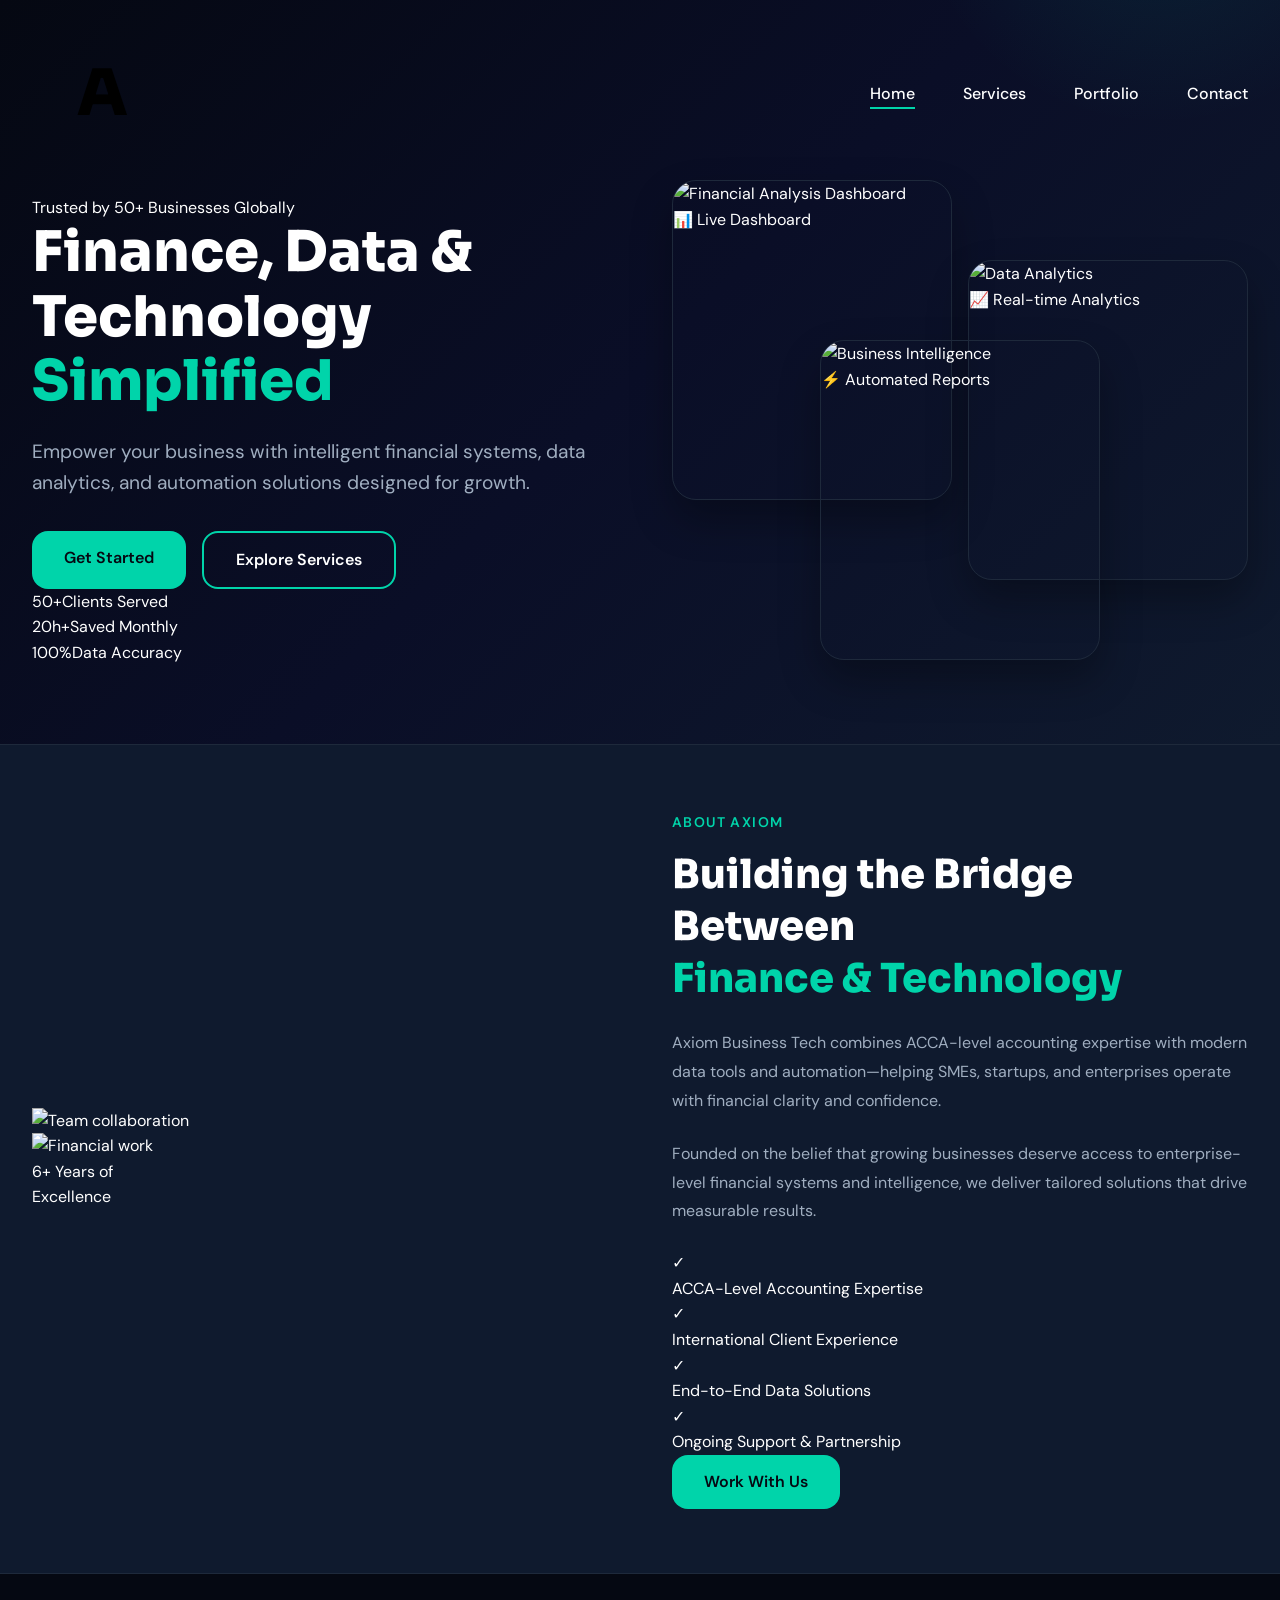
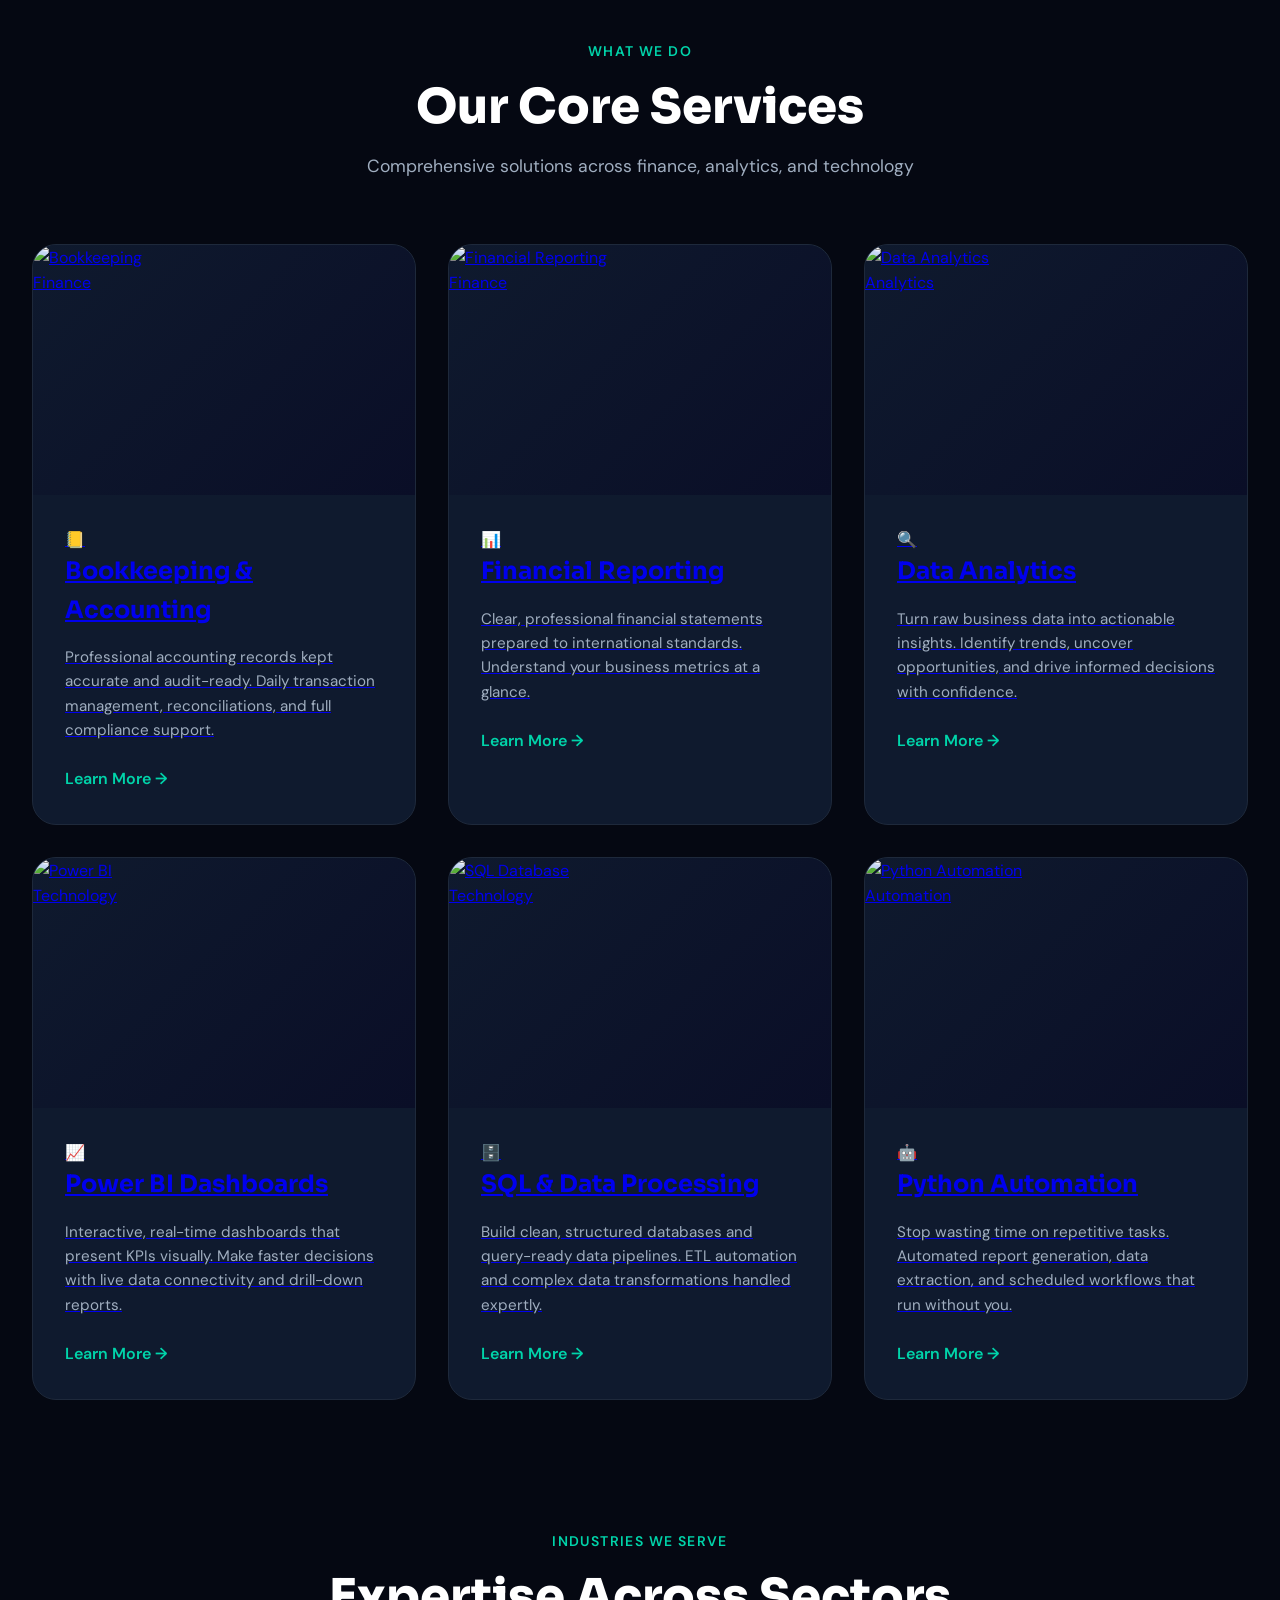
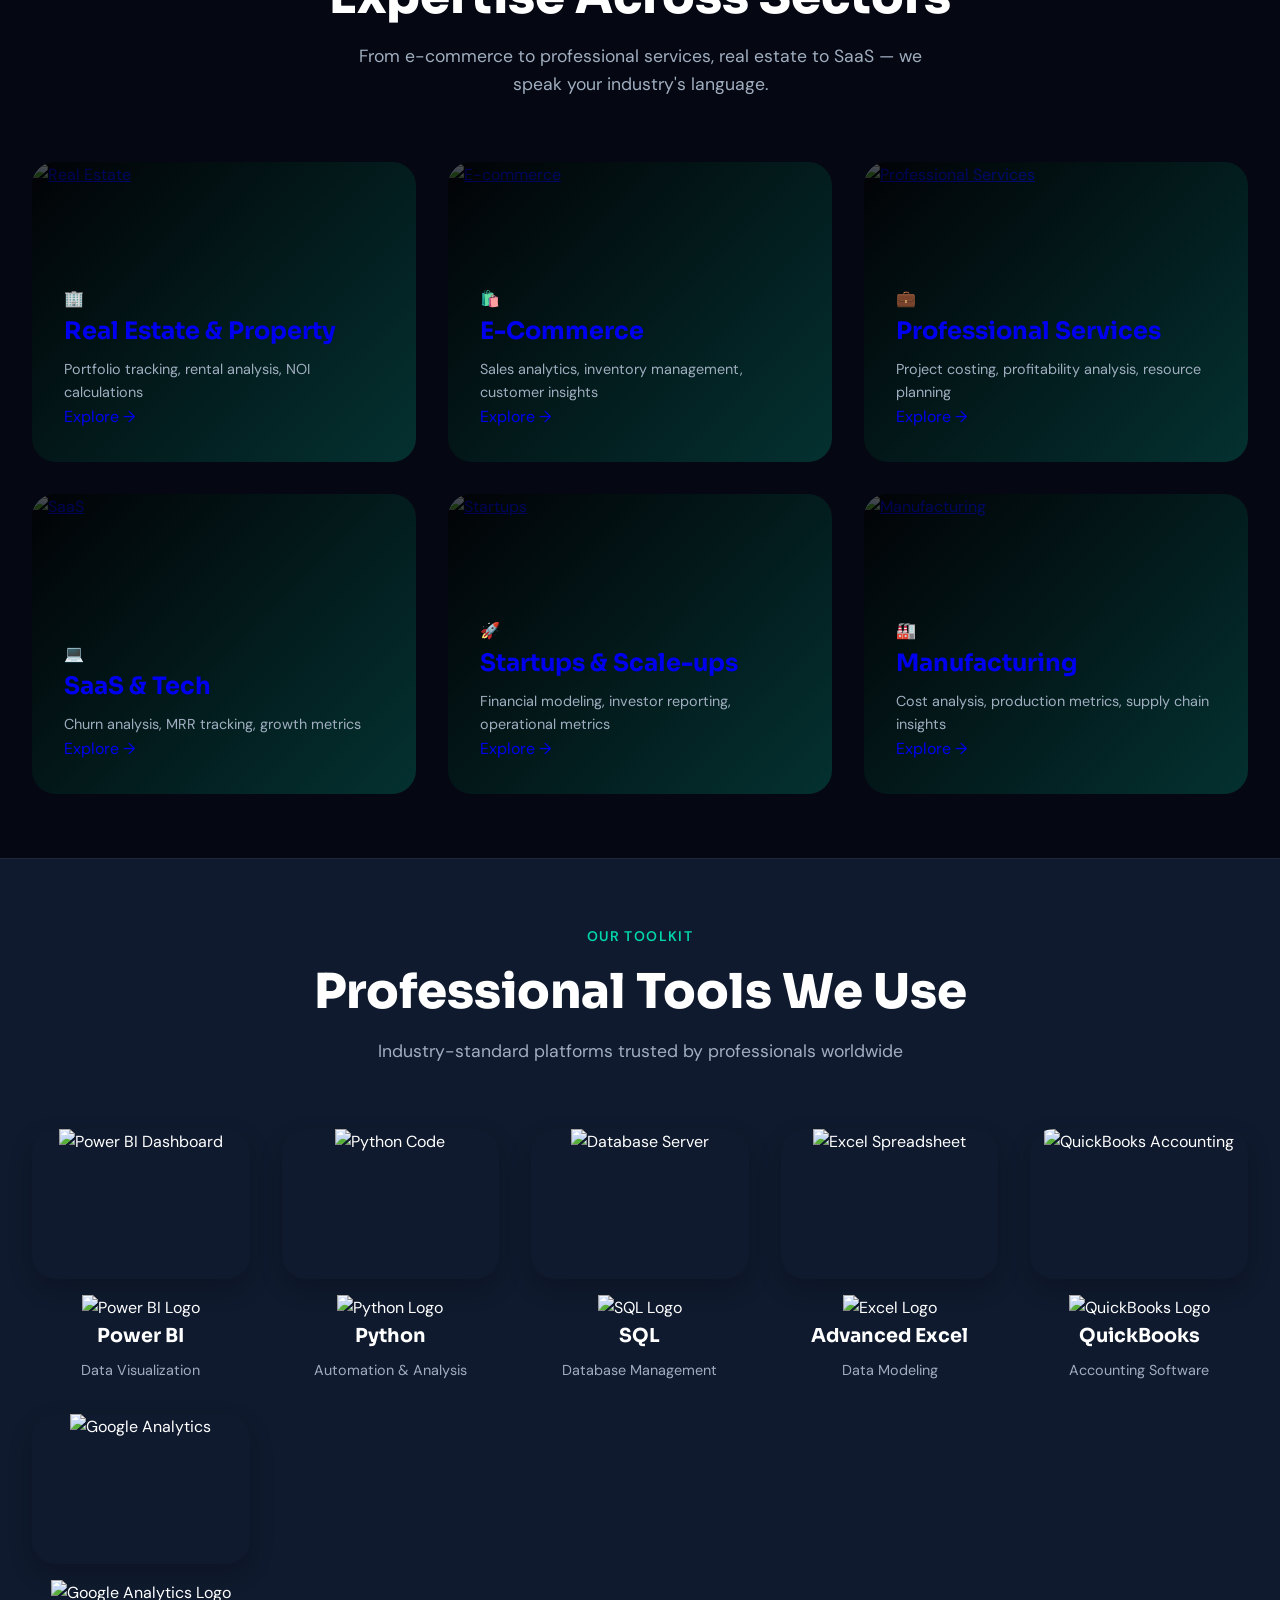
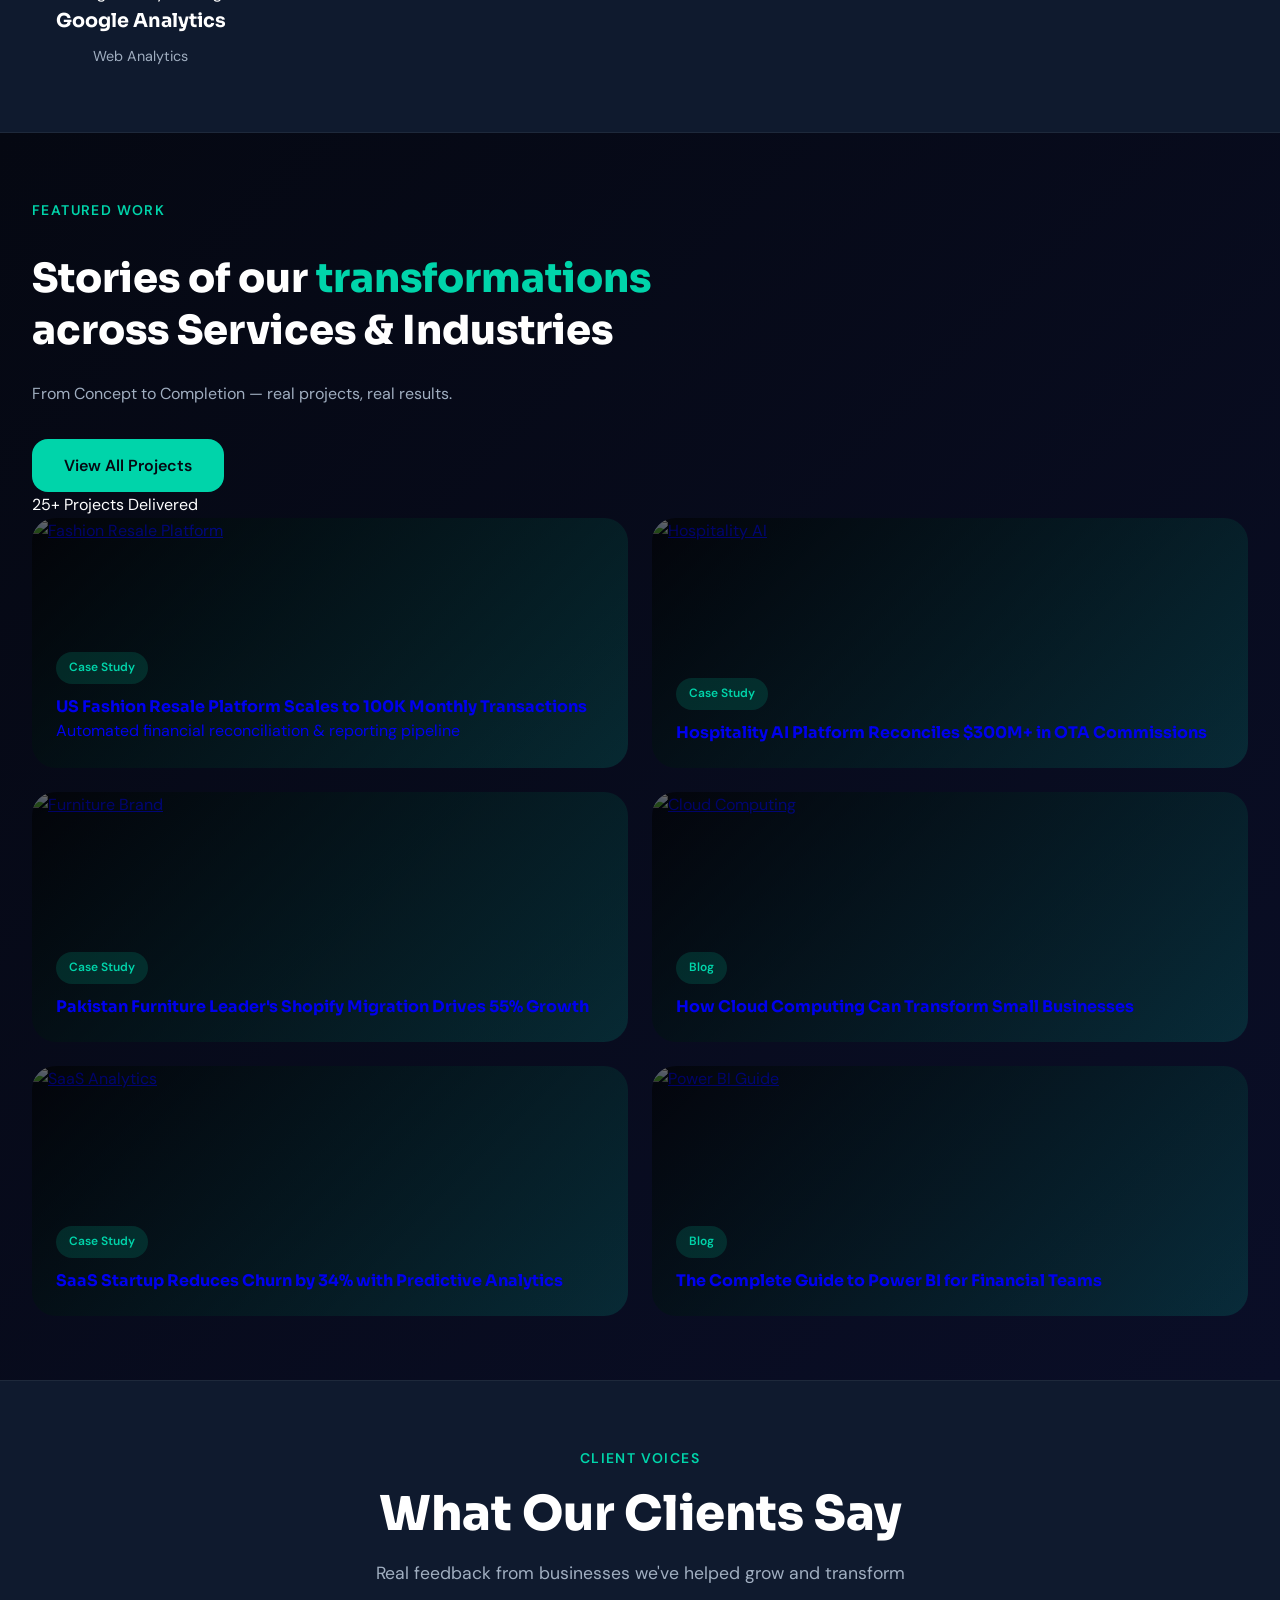
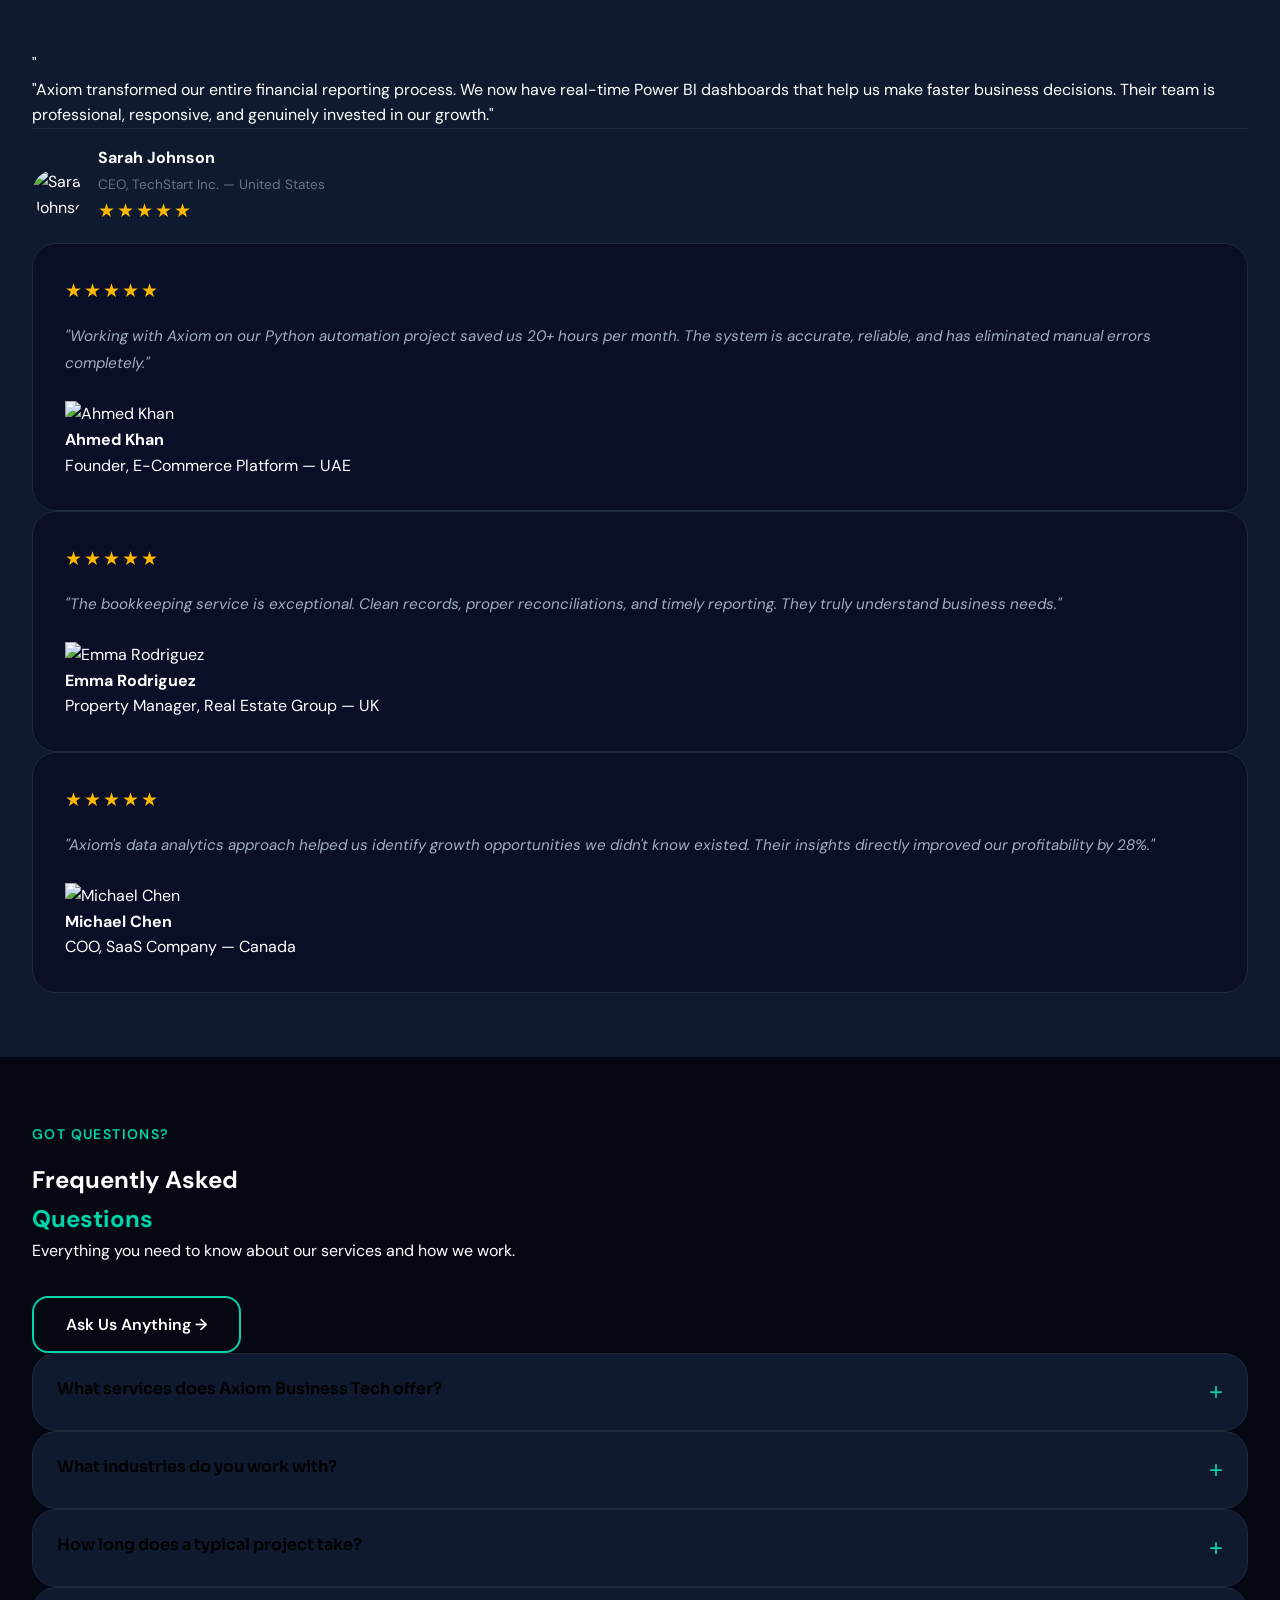
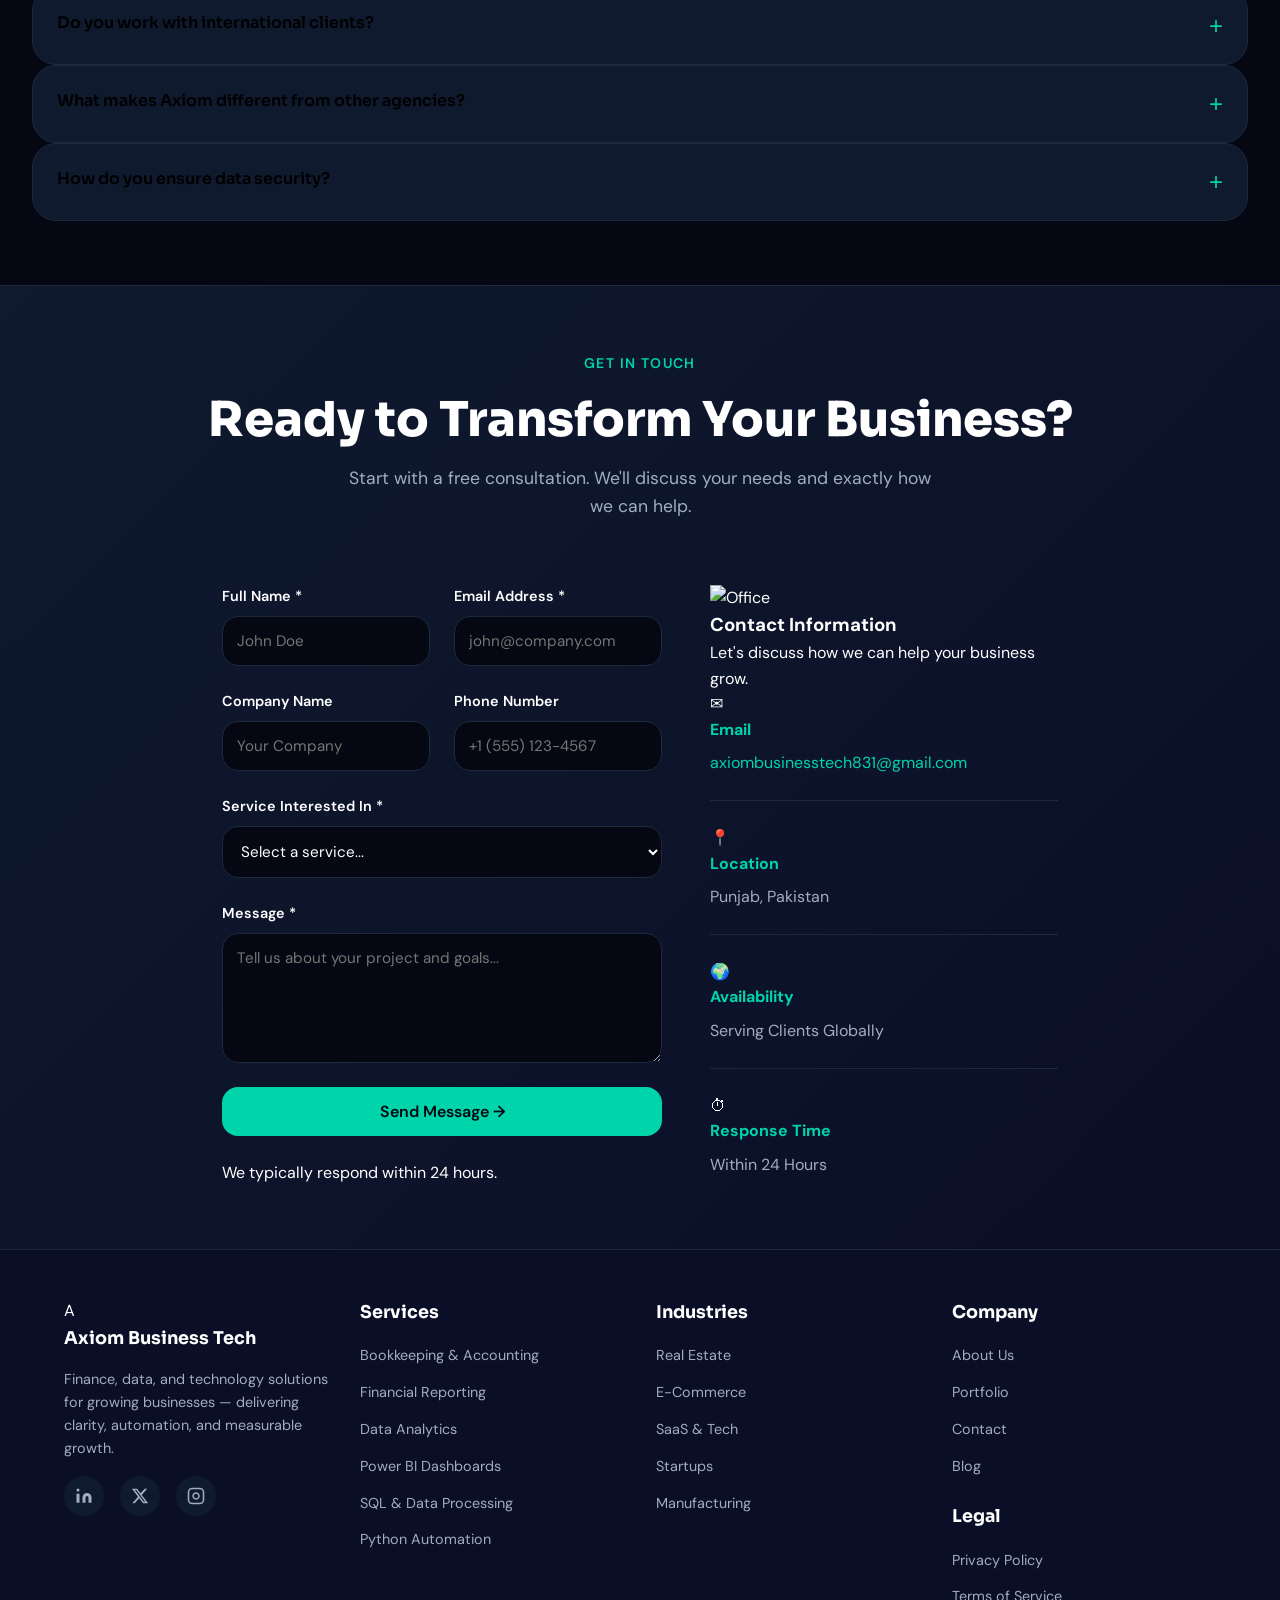
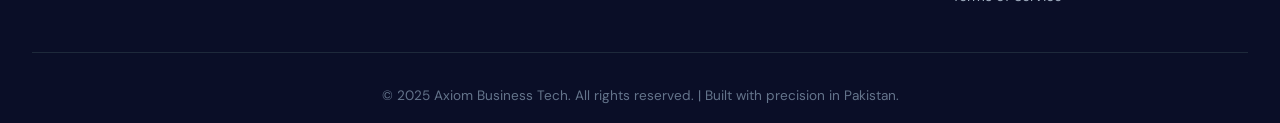
==== index.html @ f7ac33ca "Update index.html" ====
<!DOCTYPE html>
<html lang="en">
<head>
  <meta charset="UTF-8">
  <meta name="viewport" content="width=device-width, initial-scale=1.0">
  <title>Axiom Business Tech — Finance, Data & Technology Solutions</title>
  <meta name="description" content="Modern finance, data analytics, and technology solutions for growing businesses. Bookkeeping, Power BI dashboards, Python automation, and more.">

  <link rel="preconnect" href="https://fonts.googleapis.com">
  <link rel="preconnect" href="https://fonts.gstatic.com" crossorigin>
  <link href="https://fonts.googleapis.com/css2?family=Sora:wght@300;400;500;600;700;800;900&family=DM+Sans:ital,opsz,wght@0,9..40,300;0,9..40,400;0,9..40,500;0,9..40,600;1,9..40,400&display=swap" rel="stylesheet">

  <link rel="stylesheet" href="style.css">
</head>
<body>

<!-- ═══════════════════════════════════════════ NAVBAR ═══════════════════════════════════════════ -->
<nav class="navbar" id="navbar">
  <div class="nav-container">

    <div class="nav-logo-wrapper" id="logoWrapper">
      <div class="nav-logo">A</div>
      <span class="logo-text" id="logoText">Axiom Business Tech</span>
    </div>

    <ul class="nav-links">
      <li><a href="#home"      class="nav-link active">Home</a></li>
      <li><a href="#services"  class="nav-link">Services</a></li>
      <li><a href="#portfolio" class="nav-link">Portfolio</a></li>
      <li><a href="#contact"   class="nav-link">Contact</a></li>
    </ul>

    <button class="hamburger" id="hamburger" aria-label="Toggle menu">
      <span></span><span></span><span></span>
    </button>
  </div>

  <div class="mobile-menu" id="mobileMenu">
    <a href="#home"      class="mobile-link">Home</a>
    <a href="#services"  class="mobile-link">Services</a>
    <a href="#portfolio" class="mobile-link">Portfolio</a>
    <a href="#contact"   class="mobile-link">Contact</a>
  </div>
</nav>

<!-- ═══════════════════════════════════════════ HERO ═══════════════════════════════════════════ -->
<section class="hero" id="home">
  <div class="hero-bg-glow"></div>
  <div class="hero-content">
    <div class="hero-text">
      <span class="hero-badge">Trusted by 50+ Businesses Globally</span>
      <h1 class="hero-title">Finance, Data &amp; Technology<br><span class="accent">Simplified</span></h1>
      <p class="hero-subtitle">Empower your business with intelligent financial systems, data analytics, and automation solutions designed for growth.</p>
      <div class="hero-buttons">
        <a href="#contact" class="btn btn-primary">Get Started</a>
        <a href="#services" class="btn btn-outline">Explore Services</a>
      </div>
      <div class="hero-stats">
        <div class="stat"><span class="stat-num">50+</span><span class="stat-label">Clients Served</span></div>
        <div class="stat-divider"></div>
        <div class="stat"><span class="stat-num">20h+</span><span class="stat-label">Saved Monthly</span></div>
        <div class="stat-divider"></div>
        <div class="stat"><span class="stat-num">100%</span><span class="stat-label">Data Accuracy</span></div>
      </div>
    </div>

    <div class="hero-images">
      <div class="hero-img-card img-1">
        <img src="https://images.unsplash.com/photo-1551288049-bebda4e38f71?w=600&q=80" alt="Financial Analysis Dashboard">
        <div class="img-badge">📊 Live Dashboard</div>
      </div>
      <div class="hero-img-card img-2">
        <img src="https://images.unsplash.com/photo-1460925895917-afdab827c52f?w=600&q=80" alt="Data Analytics">
        <div class="img-badge">📈 Real-time Analytics</div>
      </div>
      <div class="hero-img-card img-3">
        <img src="https://images.unsplash.com/photo-1504868584819-f8e8b4b6d7e3?w=600&q=80" alt="Business Intelligence">
        <div class="img-badge">⚡ Automated Reports</div>
      </div>
    </div>
  </div>
</section>

<!-- ═══════════════════════════════════════════ ABOUT ═══════════════════════════════════════════ -->
<section class="about-preview" id="about">
  <div class="container">
    <div class="about-grid">
      <div class="about-images-collage">
        <div class="collage-main">
          <img src="https://images.unsplash.com/photo-1552664730-d307ca884978?w=700&q=80" alt="Team collaboration">
        </div>
        <div class="collage-secondary">
          <img src="https://images.unsplash.com/photo-1454165804606-c3d57bc86b40?w=400&q=80" alt="Financial work">
        </div>
        <div class="collage-badge">
          <span class="badge-num">6+</span>
          <span class="badge-text">Years of<br>Excellence</span>
        </div>
      </div>
      <div class="about-content">
        <span class="section-label">About Axiom</span>
        <h2>Building the Bridge Between<br><span class="accent">Finance &amp; Technology</span></h2>
        <p>Axiom Business Tech combines ACCA-level accounting expertise with modern data tools and automation—helping SMEs, startups, and enterprises operate with financial clarity and confidence.</p>
        <p>Founded on the belief that growing businesses deserve access to enterprise-level financial systems and intelligence, we deliver tailored solutions that drive measurable results.</p>
        <div class="about-features">
          <div class="about-feature">
            <div class="feature-icon">✓</div>
            <span>ACCA-Level Accounting Expertise</span>
          </div>
          <div class="about-feature">
            <div class="feature-icon">✓</div>
            <span>International Client Experience</span>
          </div>
          <div class="about-feature">
            <div class="feature-icon">✓</div>
            <span>End-to-End Data Solutions</span>
          </div>
          <div class="about-feature">
            <div class="feature-icon">✓</div>
            <span>Ongoing Support & Partnership</span>
          </div>
        </div>
        <a href="#contact" class="btn btn-primary">Work With Us</a>
      </div>
    </div>
  </div>
</section>

<!-- ═══════════════════════════════════════════ SERVICES ═══════════════════════════════════════════ -->
<section class="services" id="services">
  <div class="container">
    <div class="section-header">
      <span class="section-label">What We Do</span>
      <h2 class="section-title">Our Core Services</h2>
      <p class="section-subtitle">Comprehensive solutions across finance, analytics, and technology</p>
    </div>

    <div class="services-grid">
      <a href="services/bookkeeping.html" class="service-card">
        <div class="service-image">
          <img src="Assets/jakub-zerdzicki-heiYgqp0Tsk-unsplash.jpg" alt="Bookkeeping">
          <div class="service-tag">Finance</div>
        </div>
        <div class="service-content">
          <div class="service-icon">📒</div>
          <h3>Bookkeeping &amp; Accounting</h3>
          <p>Professional accounting records kept accurate and audit-ready. Daily transaction management, reconciliations, and full compliance support.</p>
          <span class="service-link">Learn More →</span>
        </div>
      </a>

      <a href="services/financial-reporting.html" class="service-card">
        <div class="service-image">
          <img src="https://images.unsplash.com/photo-1551288049-bebda4e38f71?w=600&q=80" alt="Financial Reporting">
          <div class="service-tag">Finance</div>
        </div>
        <div class="service-content">
          <div class="service-icon">📊</div>
          <h3>Financial Reporting</h3>
          <p>Clear, professional financial statements prepared to international standards. Understand your business metrics at a glance.</p>
          <span class="service-link">Learn More →</span>
        </div>
      </a>

      <a href="services/data-analytics.html" class="service-card">
        <div class="service-image">
          <img src="https://images.unsplash.com/photo-1460925895917-afdab827c52f?w=600&q=80" alt="Data Analytics">
          <div class="service-tag">Analytics</div>
        </div>
        <div class="service-content">
          <div class="service-icon">🔍</div>
          <h3>Data Analytics</h3>
          <p>Turn raw business data into actionable insights. Identify trends, uncover opportunities, and drive informed decisions with confidence.</p>
          <span class="service-link">Learn More →</span>
        </div>
      </a>

      <a href="services/power-bi.html" class="service-card">
        <div class="service-image">
          <img src="https://images.unsplash.com/photo-1504868584819-f8e8b4b6d7e3?w=600&q=80" alt="Power BI">
          <div class="service-tag">Technology</div>
        </div>
        <div class="service-content">
          <div class="service-icon">📈</div>
          <h3>Power BI Dashboards</h3>
          <p>Interactive, real-time dashboards that present KPIs visually. Make faster decisions with live data connectivity and drill-down reports.</p>
          <span class="service-link">Learn More →</span>
        </div>
      </a>

      <a href="services/sql.html" class="service-card">
        <div class="service-image">
          <img src="https://images.unsplash.com/photo-1558494949-ef010cbdcc31?w=600&q=80" alt="SQL Database">
          <div class="service-tag">Technology</div>
        </div>
        <div class="service-content">
          <div class="service-icon">🗄️</div>
          <h3>SQL &amp; Data Processing</h3>
          <p>Build clean, structured databases and query-ready data pipelines. ETL automation and complex data transformations handled expertly.</p>
          <span class="service-link">Learn More →</span>
        </div>
      </a>

      <a href="services/automation.html" class="service-card">
        <div class="service-image">
          <img src="https://images.unsplash.com/photo-1526374965328-7f61d4dc18c5?w=600&q=80" alt="Python Automation">
          <div class="service-tag">Automation</div>
        </div>
        <div class="service-content">
          <div class="service-icon">🤖</div>
          <h3>Python Automation</h3>
          <p>Stop wasting time on repetitive tasks. Automated report generation, data extraction, and scheduled workflows that run without you.</p>
          <span class="service-link">Learn More →</span>
        </div>
      </a>
    </div>
  </div>
</section>

<!-- ═══════════════════════════════════════════ INDUSTRIES ═══════════════════════════════════════════ -->
<section class="industries" id="industries">
  <div class="container">
    <div class="section-header">
      <span class="section-label">Industries We Serve</span>
      <h2 class="section-title">Expertise Across Sectors</h2>
      <p class="section-subtitle">From e-commerce to professional services, real estate to SaaS — we speak your industry's language.</p>
    </div>

    <div class="industries-grid">
      <a href="industries/real-estate.html" class="industry-card">
        <img src="https://images.unsplash.com/photo-1560518883-ce09059eeffa?q=80&w=773&auto=format&fit=crop&ixlib=rb-4.1.0&ixid=M3wxMjA3fDB8MHxwaG90by1wYWdlfHx8fGVufDB8fHx8fA%3D%3D" alt="Real Estate">
        <div class="industry-overlay">
          <div class="industry-icon">🏢</div>
          <h3>Real Estate &amp; Property</h3>
          <p>Portfolio tracking, rental analysis, NOI calculations</p>
          <span class="industry-link">Explore →</span>
        </div>
      </a>

      <a href="industries/ecommerce.html" class="industry-card">
        <img src="https://images.unsplash.com/photo-1556742049-0cfed4f6a45d?w=700&q=80" alt="E-commerce">
        <div class="industry-overlay">
          <div class="industry-icon">🛍️</div>
          <h3>E-Commerce</h3>
          <p>Sales analytics, inventory management, customer insights</p>
          <span class="industry-link">Explore →</span>
        </div>
      </a>

      <a href="industries/professional-services.html" class="industry-card">
        <img src="https://images.unsplash.com/photo-1521737604893-d14cc237f11d?w=700&q=80" alt="Professional Services">
        <div class="industry-overlay">
          <div class="industry-icon">💼</div>
          <h3>Professional Services</h3>
          <p>Project costing, profitability analysis, resource planning</p>
          <span class="industry-link">Explore →</span>
        </div>
      </a>

      <a href="industries/saas.html" class="industry-card">
        <img src="https://images.unsplash.com/photo-1519389950473-47ba0277781c?w=700&q=80" alt="SaaS">
        <div class="industry-overlay">
          <div class="industry-icon">💻</div>
          <h3>SaaS &amp; Tech</h3>
          <p>Churn analysis, MRR tracking, growth metrics</p>
          <span class="industry-link">Explore →</span>
        </div>
      </a>

      <a href="industries/startups.html" class="industry-card">
        <img src="https://images.unsplash.com/photo-1559136555-9303baea8ebd?w=700&q=80" alt="Startups">
        <div class="industry-overlay">
          <div class="industry-icon">🚀</div>
          <h3>Startups &amp; Scale-ups</h3>
          <p>Financial modeling, investor reporting, operational metrics</p>
          <span class="industry-link">Explore →</span>
        </div>
      </a>

      <a href="industries/manufacturing.html" class="industry-card">
        <img src="https://images.unsplash.com/photo-1581091226825-a6a2a5aee158?w=700&q=80" alt="Manufacturing">
        <div class="industry-overlay">
          <div class="industry-icon">🏭</div>
          <h3>Manufacturing</h3>
          <p>Cost analysis, production metrics, supply chain insights</p>
          <span class="industry-link">Explore →</span>
        </div>
      </a>
    </div>
  </div>
</section>

<!-- ═══════════════════════════════════════════ TOOLS ═══════════════════════════════════════════ -->
<section class="tools" id="tools">
  <div class="container">
    <div class="section-header">
      <span class="section-label">Our Toolkit</span>
      <h2 class="section-title">Professional Tools We Use</h2>
      <p class="section-subtitle">Industry-standard platforms trusted by professionals worldwide</p>
    </div>

    <div class="tools-grid">
      <div class="tool-item">
        <div class="tool-image">
          <img src="https://images.unsplash.com/photo-1551288049-bebda4e38f71?w=400&q=80" alt="Power BI Dashboard">
        </div>
        <div class="tool-logo">
          <img src="https://upload.wikimedia.org/wikipedia/commons/c/cf/New_Power_BI_Logo.svg" alt="Power BI Logo" class="tool-logo-img">
        </div>
        <h4>Power BI</h4>
        <p>Data Visualization</p>
      </div>

      <div class="tool-item">
        <div class="tool-image">
          <img src="https://images.unsplash.com/photo-1526374965328-7f61d4dc18c5?w=400&q=80" alt="Python Code">
        </div>
        <div class="tool-logo">
          <img src="https://upload.wikimedia.org/wikipedia/commons/c/c3/Python-logo-notext.svg" alt="Python Logo" class="tool-logo-img">
        </div>
        <h4>Python</h4>
        <p>Automation &amp; Analysis</p>
      </div>

      <div class="tool-item">
        <div class="tool-image">
          <img src="https://images.unsplash.com/photo-1558494949-ef010cbdcc31?w=400&q=80" alt="Database Server">
        </div>
        <div class="tool-logo">
          <img src="https://upload.wikimedia.org/wikipedia/commons/8/87/Sql_data_base_with_logo.png" alt="SQL Logo" class="tool-logo-img tool-logo-white">
        </div>
        <h4>SQL</h4>
        <p>Database Management</p>
      </div>

      <div class="tool-item">
        <div class="tool-image">
          <img src="https://images.unsplash.com/photo-1460925895917-afdab827c52f?w=400&q=80" alt="Excel Spreadsheet">
        </div>
        <div class="tool-logo">
          <img src="https://upload.wikimedia.org/wikipedia/commons/3/34/Microsoft_Office_Excel_%282019%E2%80%93present%29.svg" alt="Excel Logo" class="tool-logo-img">
        </div>
        <h4>Advanced Excel</h4>
        <p>Data Modeling</p>
      </div>

      <div class="tool-item">
        <div class="tool-image">
          <img src="https://images.unsplash.com/photo-1504868584819-f8e8b4b6d7e3?w=400&q=80" alt="QuickBooks Accounting">
        </div>
        <div class="tool-logo">
          <img src="https://upload.wikimedia.org/wikipedia/commons/9/96/Intuit_QuickBooks_logo.png" alt="QuickBooks Logo" class="tool-logo-img">
        </div>
        <h4>QuickBooks</h4>
        <p>Accounting Software</p>
      </div>

      <div class="tool-item">
        <div class="tool-image">
          <img src="https://images.unsplash.com/photo-1573804633927-bfcbcd909acd?w=400&q=80" alt="Google Analytics">
        </div>
        <div class="tool-logo">
          <img src="https://upload.wikimedia.org/wikipedia/commons/8/89/Logo_Google_Analytics.svg" alt="Google Analytics Logo" class="tool-logo-img">
        </div>
        <h4>Google Analytics</h4>
        <p>Web Analytics</p>
      </div>
    </div>
  </div>
</section>

<!-- ═══════════════════════════════════════════ PORTFOLIO ═══════════════════════════════════════════ -->
<section class="portfolio" id="portfolio">
  <div class="container">
    <div class="portfolio-header">
      <div class="portfolio-header-left">
        <span class="section-label">Featured Work</span>
        <h2 class="portfolio-title">Stories of our <span class="accent">transformations</span><br>across Services &amp; Industries</h2>
        <p class="portfolio-subtitle">From Concept to Completion — real projects, real results.</p>
        <a href="portfolio.html" class="btn btn-primary">View All Projects</a>
      </div>
      <div class="portfolio-header-right">
        <div class="portfolio-counter">
          <span class="counter-num">25+</span>
          <span class="counter-text">Projects Delivered</span>
        </div>
      </div>
    </div>

    <div class="portfolio-grid">
      <a href="case-studies/fashion-resale.html" class="portfolio-card portfolio-card-lg">
        <img src="https://images.unsplash.com/photo-1441986300917-64674bd600d8?w=800&q=80" alt="Fashion Resale Platform">
        <div class="portfolio-overlay">
          <span class="portfolio-tag">Case Study</span>
          <h3>US Fashion Resale Platform Scales to 100K Monthly Transactions</h3>
          <p class="portfolio-desc">Automated financial reconciliation &amp; reporting pipeline</p>
        </div>
      </a>

      <a href="case-studies/hospitality-ai.html" class="portfolio-card">
        <img src="https://images.unsplash.com/photo-1566073771259-6a8506099945?w=600&q=80" alt="Hospitality AI">
        <div class="portfolio-overlay">
          <span class="portfolio-tag">Case Study</span>
          <h3>Hospitality AI Platform Reconciles $300M+ in OTA Commissions</h3>
        </div>
      </a>

      <a href="case-studies/furniture-shopify.html" class="portfolio-card">
        <img src="https://images.unsplash.com/photo-1555041469-a586c61ea9bc?w=600&q=80" alt="Furniture Brand">
        <div class="portfolio-overlay">
          <span class="portfolio-tag">Case Study</span>
          <h3>Pakistan Furniture Leader's Shopify Migration Drives 55% Growth</h3>
        </div>
      </a>

      <a href="blog/cloud-computing.html" class="portfolio-card">
        <img src="https://images.unsplash.com/photo-1451187580459-43490279c0fa?w=600&q=80" alt="Cloud Computing">
        <div class="portfolio-overlay">
          <span class="portfolio-tag">Blog</span>
          <h3>How Cloud Computing Can Transform Small Businesses</h3>
        </div>
      </a>

      <a href="case-studies/saas-analytics.html" class="portfolio-card">
        <img src="https://images.unsplash.com/photo-1551288049-bebda4e38f71?w=600&q=80" alt="SaaS Analytics">
        <div class="portfolio-overlay">
          <span class="portfolio-tag">Case Study</span>
          <h3>SaaS Startup Reduces Churn by 34% with Predictive Analytics</h3>
        </div>
      </a>

      <a href="blog/power-bi-guide.html" class="portfolio-card">
        <img src="https://images.unsplash.com/photo-1504868584819-f8e8b4b6d7e3?w=600&q=80" alt="Power BI Guide">
        <div class="portfolio-overlay">
          <span class="portfolio-tag">Blog</span>
          <h3>The Complete Guide to Power BI for Financial Teams</h3>
        </div>
      </a>
    </div>
  </div>
</section>

<!-- ═══════════════════════════════════════════ TESTIMONIALS ═══════════════════════════════════════════ -->
<section class="testimonials" id="testimonials">
  <div class="container">
    <div class="section-header">
      <span class="section-label">Client Voices</span>
      <h2 class="section-title">What Our Clients Say</h2>
      <p class="section-subtitle">Real feedback from businesses we've helped grow and transform</p>
    </div>

    <div class="testimonials-layout">
      <!-- Featured large testimonial -->
      <div class="testimonial-featured">
        <div class="testimonial-quote-mark">"</div>
        <p class="testimonial-text-lg">"Axiom transformed our entire financial reporting process. We now have real-time Power BI dashboards that help us make faster business decisions. Their team is professional, responsive, and genuinely invested in our growth."</p>
        <div class="testimonial-author">
          <div class="author-image">
            <img src="https://images.unsplash.com/photo-1494790108377-be9c29b29330?w=120&q=80" alt="Sarah Johnson">
          </div>
          <div class="author-info">
            <h4>Sarah Johnson</h4>
            <p>CEO, TechStart Inc. — United States</p>
            <div class="testimonial-stars">★★★★★</div>
          </div>
        </div>
      </div>

      <!-- Grid of 3 smaller testimonials -->
      <div class="testimonials-grid-3">
        <div class="testimonial-card">
          <div class="testimonial-stars">★★★★★</div>
          <p class="testimonial-text">"Working with Axiom on our Python automation project saved us 20+ hours per month. The system is accurate, reliable, and has eliminated manual errors completely."</p>
          <div class="testimonial-author-sm">
            <div class="author-image-sm">
              <img src="https://images.unsplash.com/photo-1507003211169-0a1dd7228f2d?w=80&q=80" alt="Ahmed Khan">
            </div>
            <div>
              <h4>Ahmed Khan</h4>
              <p>Founder, E-Commerce Platform — UAE</p>
            </div>
          </div>
        </div>

        <div class="testimonial-card">
          <div class="testimonial-stars">★★★★★</div>
          <p class="testimonial-text">"The bookkeeping service is exceptional. Clean records, proper reconciliations, and timely reporting. They truly understand business needs."</p>
          <div class="testimonial-author-sm">
            <div class="author-image-sm">
              <img src="https://images.unsplash.com/photo-1438761681033-6461ffad8d80?w=80&q=80" alt="Emma Rodriguez">
            </div>
            <div>
              <h4>Emma Rodriguez</h4>
              <p>Property Manager, Real Estate Group — UK</p>
            </div>
          </div>
        </div>

        <div class="testimonial-card">
          <div class="testimonial-stars">★★★★★</div>
          <p class="testimonial-text">"Axiom's data analytics approach helped us identify growth opportunities we didn't know existed. Their insights directly improved our profitability by 28%."</p>
          <div class="testimonial-author-sm">
            <div class="author-image-sm">
              <img src="https://images.unsplash.com/photo-1472099645785-5658abf4ff4e?w=80&q=80" alt="Michael Chen">
            </div>
            <div>
              <h4>Michael Chen</h4>
              <p>COO, SaaS Company — Canada</p>
            </div>
          </div>
        </div>
      </div>
    </div>
  </div>
</section>

<!-- ═══════════════════════════════════════════ FAQ ═══════════════════════════════════════════ -->
<section class="faq" id="faq">
  <div class="container">
    <div class="faq-layout">
      <div class="faq-left">
        <span class="section-label">Got Questions?</span>
        <h2>Frequently Asked<br><span class="accent">Questions</span></h2>
        <p>Everything you need to know about our services and how we work.</p>
        <a href="#contact" class="btn btn-outline" style="margin-top:2rem;display:inline-block;">Ask Us Anything →</a>
      </div>

      <div class="faq-right">
        <div class="faq-list">

          <div class="faq-item">
            <button class="faq-header">
              <h3>What services does Axiom Business Tech offer?</h3>
              <span class="faq-icon">+</span>
            </button>
            <div class="faq-content">
              <p>We provide comprehensive financial and technology solutions including bookkeeping &amp; accounting, financial reporting, data analytics, Power BI dashboards, SQL data processing, and Python automation — all tailored to your business needs.</p>
            </div>
          </div>

          <div class="faq-item">
            <button class="faq-header">
              <h3>What industries do you work with?</h3>
              <span class="faq-icon">+</span>
            </button>
            <div class="faq-content">
              <p>We serve diverse industries including real estate, e-commerce, professional services, SaaS, startups, and manufacturing. Our cross-sector expertise means we understand your unique challenges and metrics.</p>
            </div>
          </div>

          <div class="faq-item">
            <button class="faq-header">
              <h3>How long does a typical project take?</h3>
              <span class="faq-icon">+</span>
            </button>
            <div class="faq-content">
              <p>Project timelines vary by scope. Simple bookkeeping setups take 1–2 weeks. Complex Power BI dashboards or automation systems typically take 3–6 weeks. We always provide a clear timeline after an initial discovery call.</p>
            </div>
          </div>

          <div class="faq-item">
            <button class="faq-header">
              <h3>Do you work with international clients?</h3>
              <span class="faq-icon">+</span>
            </button>
            <div class="faq-content">
              <p>Absolutely. We're based in Pakistan but serve clients across the US, UK, EU, UAE, and beyond. Time zone differences are handled efficiently through async communication and scheduled video calls.</p>
            </div>
          </div>

          <div class="faq-item">
            <button class="faq-header">
              <h3>What makes Axiom different from other agencies?</h3>
              <span class="faq-icon">+</span>
            </button>
            <div class="faq-content">
              <p>We combine ACCA-level accounting expertise with modern technology skills — something most agencies lack. We're not just service providers; we act as long-term partners invested in your growth, offering transparency and personalized solutions.</p>
            </div>
          </div>

          <div class="faq-item">
            <button class="faq-header">
              <h3>How do you ensure data security?</h3>
              <span class="faq-icon">+</span>
            </button>
            <div class="faq-content">
              <p>Data security is paramount to us. We use encrypted connections, secure cloud platforms, NDA agreements, and follow industry best practices. All client data is handled with strict confidentiality and never shared with third parties.</p>
            </div>
          </div>

        </div>
      </div>
    </div>
  </div>
</section>

<!-- ═══════════════════════════════════════════ CONTACT ═══════════════════════════════════════════ -->
<section class="contact-section" id="contact">
  <div class="container">
    <div class="section-header">
      <span class="section-label">Get in Touch</span>
      <h2 class="section-title">Ready to Transform Your Business?</h2>
      <p class="section-subtitle">Start with a free consultation. We'll discuss your needs and exactly how we can help.</p>
    </div>

    <div class="contact-container">
      <form class="contact-form" id="contactForm">
        <div class="form-row">
          <div class="form-group">
            <label for="name">Full Name *</label>
            <input type="text" id="name" name="name" placeholder="John Doe" required>
          </div>
          <div class="form-group">
            <label for="email">Email Address *</label>
            <input type="email" id="email" name="email" placeholder="john@company.com" required>
          </div>
        </div>
        <div class="form-row">
          <div class="form-group">
            <label for="company">Company Name</label>
            <input type="text" id="company" name="company" placeholder="Your Company">
          </div>
          <div class="form-group">
            <label for="phone">Phone Number</label>
            <input type="tel" id="phone" name="phone" placeholder="+1 (555) 123-4567">
          </div>
        </div>
        <div class="form-group full-width">
          <label for="service">Service Interested In *</label>
          <select id="service" name="service" required>
            <option value="">Select a service...</option>
            <option value="bookkeeping">Bookkeeping &amp; Accounting</option>
            <option value="reporting">Financial Reporting</option>
            <option value="analytics">Data Analytics</option>
            <option value="powerbi">Power BI Dashboards</option>
            <option value="sql">SQL &amp; Data Processing</option>
            <option value="automation">Python Automation</option>
            <option value="other">Other</option>
          </select>
        </div>
        <div class="form-group full-width">
          <label for="message">Message *</label>
          <textarea id="message" name="message" placeholder="Tell us about your project and goals..." rows="5" required></textarea>
        </div>
        <button type="submit" class="btn btn-primary full-width">Send Message →</button>
        <p class="form-note">We typically respond within 24 hours.</p>
      </form>

      <div class="contact-info-panel">
        <div class="contact-info-header">
          <img src="https://images.unsplash.com/photo-1497366216548-37526070297c?w=600&q=80" alt="Office" class="contact-info-bg">
          <div class="contact-info-overlay">
            <h3>Contact Information</h3>
            <p>Let's discuss how we can help your business grow.</p>
          </div>
        </div>
        <div class="contact-details">
          <div class="contact-item">
            <div class="contact-item-icon">✉</div>
            <div>
              <strong>Email</strong>
              <p><a href="mailto:axiombusinesstech831@gmail.com">axiombusinesstech831@gmail.com</a></p>
            </div>
          </div>
          <div class="contact-item">
            <div class="contact-item-icon">📍</div>
            <div>
              <strong>Location</strong>
              <p>Punjab, Pakistan</p>
            </div>
          </div>
          <div class="contact-item">
            <div class="contact-item-icon">🌍</div>
            <div>
              <strong>Availability</strong>
              <p>Serving Clients Globally</p>
            </div>
          </div>
          <div class="contact-item">
            <div class="contact-item-icon">⏱</div>
            <div>
              <strong>Response Time</strong>
              <p>Within 24 Hours</p>
            </div>
          </div>
        </div>
      </div>
    </div>
  </div>
</section>

<!-- ═══════════════════════════════════════════ FOOTER ═══════════════════════════════════════════ -->
<footer class="footer">
  <div class="footer-top">
    <div class="container">
      <div class="footer-content">
        <div class="footer-col footer-brand">
          <div class="footer-logo">A</div>
          <h4>Axiom Business Tech</h4>
          <p>Finance, data, and technology solutions for growing businesses — delivering clarity, automation, and measurable growth.</p>
          <div class="social-links">
            <a href="#" title="LinkedIn" aria-label="LinkedIn">
              <svg width="18" height="18" viewBox="0 0 24 24" fill="currentColor"><path d="M16 8a6 6 0 0 1 6 6v7h-4v-7a2 2 0 0 0-2-2 2 2 0 0 0-2 2v7h-4v-7a6 6 0 0 1 6-6z"/><rect x="2" y="9" width="4" height="12"/><circle cx="4" cy="4" r="2"/></svg>
            </a>
            <a href="#" title="Twitter/X" aria-label="Twitter">
              <svg width="18" height="18" viewBox="0 0 24 24" fill="currentColor"><path d="M18.244 2.25h3.308l-7.227 8.26 8.502 11.24H16.17l-5.214-6.817L4.99 21.75H1.68l7.73-8.835L1.254 2.25H8.08l4.713 6.231zm-1.161 17.52h1.833L7.084 4.126H5.117z"/></svg>
            </a>
            <a href="#" title="Instagram" aria-label="Instagram">
              <svg width="18" height="18" viewBox="0 0 24 24" fill="none" stroke="currentColor" stroke-width="2"><rect x="2" y="2" width="20" height="20" rx="5" ry="5"/><path d="M16 11.37A4 4 0 1 1 12.63 8 4 4 0 0 1 16 11.37z"/><line x1="17.5" y1="6.5" x2="17.51" y2="6.5"/></svg>
            </a>
          </div>
        </div>

        <div class="footer-col">
          <h4>Services</h4>
          <ul>
            <li><a href="services/bookkeeping.html">Bookkeeping &amp; Accounting</a></li>
            <li><a href="services/financial-reporting.html">Financial Reporting</a></li>
            <li><a href="services/data-analytics.html">Data Analytics</a></li>
            <li><a href="services/power-bi.html">Power BI Dashboards</a></li>
            <li><a href="services/sql.html">SQL &amp; Data Processing</a></li>
            <li><a href="services/automation.html">Python Automation</a></li>
          </ul>
        </div>

        <div class="footer-col">
          <h4>Industries</h4>
          <ul>
            <li><a href="industries/real-estate.html">Real Estate</a></li>
            <li><a href="industries/ecommerce.html">E-Commerce</a></li>
            <li><a href="industries/saas.html">SaaS &amp; Tech</a></li>
            <li><a href="industries/startups.html">Startups</a></li>
            <li><a href="industries/manufacturing.html">Manufacturing</a></li>
          </ul>
        </div>

        <div class="footer-col">
          <h4>Company</h4>
          <ul>
            <li><a href="#about">About Us</a></li>
            <li><a href="portfolio.html">Portfolio</a></li>
            <li><a href="#contact">Contact</a></li>
            <li><a href="blog.html">Blog</a></li>
          </ul>
          <h4 style="margin-top:1.5rem">Legal</h4>
          <ul>
            <li><a href="#">Privacy Policy</a></li>
            <li><a href="#">Terms of Service</a></li>
          </ul>
        </div>
      </div>
    </div>
  </div>

  <div class="footer-bottom">
    <div class="container">
      <p>&copy; 2025 Axiom Business Tech. All rights reserved. | Built with precision in Pakistan.</p>
    </div>
  </div>
</footer>

<script src="js/main.js"></script>
</body>
</html>
---- style.css ----
/* ═══════════════════════════════════════════════════════════════
   AXIOM BUSINESS TECH - STYLESHEET V2
   Modern Dark Theme with Light Navbar for Black Logo
   ═══════════════════════════════════════════════════════════════ */

:root {
  /* Colors */
  --primary-accent: #00D4AA;
  --secondary-accent: #818CF8;
  --dark-bg: #0A0E27;
  --darker-bg: #050812;
  --card-bg: #0F1A2E;
  --light-bg: #FFFFFF;
  --text-light: #FFFFFF;
  --text-gray: #A0AEC0;
  --text-muted: #64748B;
  --border-color: #1E293B;

  /* Spacing */
  --spacing-xs: 0.5rem;
  --spacing-sm: 1rem;
  --spacing-md: 1.5rem;
  --spacing-lg: 2rem;
  --spacing-xl: 3rem;
  --spacing-2xl: 4rem;

  /* Border Radius */
  --radius-sm: 0.5rem;
  --radius-md: 1rem;
  --radius-lg: 1.5rem;
  --radius-xl: 2rem;

  /* Transitions */
  --transition: all 0.3s cubic-bezier(0.4, 0, 0.2, 1);
  --transition-slow: all 0.5s cubic-bezier(0.4, 0, 0.2, 1);
}

/* ═══════════════════════════════════════════════════════════════
   GLOBAL STYLES
   ═══════════════════════════════════════════════════════════════ */

* {
  margin: 0;
  padding: 0;
  box-sizing: border-box;
}

html {
  scroll-behavior: smooth;
}

body {
  font-family: 'DM Sans', sans-serif;
  background-color: var(--darker-bg);
  color: var(--text-light);
  line-height: 1.6;
  overflow-x: hidden;
}

/* ═══════════════════════════════════════════════════════════════
   NAVBAR - Light on Scroll to Show Black Logo
   ═══════════════════════════════════════════════════════════════ */

.navbar {
  position: fixed;
  top: 0;
  width: 100%;
  z-index: 1000;
  transition: var(--transition);
  background-color: transparent;
  backdrop-filter: none;
}

.navbar.scrolled {
  background-color: rgba(255, 255, 255, 0.95);
  backdrop-filter: blur(10px);
  box-shadow: 0 2px 20px rgba(0, 0, 0, 0.1);
}

.navbar.scrolled .nav-link,
.navbar.scrolled .logo-text {
  color: var(--darker-bg);
}

.navbar.scrolled .nav-link:hover {
  color: var(--primary-accent);
}

.navbar.scrolled .btn-outline {
  color: var(--darker-bg);
  border-color: var(--darker-bg);
}

.navbar.scrolled .btn-outline:hover {
  background-color: var(--darker-bg);
  color: var(--light-bg);
}

.nav-container {
  max-width: 1400px;
  margin: 0 auto;
  padding: 1.5rem 2rem;
  display: flex;
  justify-content: space-between;
  align-items: center;
}

/* Logo - 140px, Black, Hover Shows Name */
.nav-logo-wrapper {
  position: relative;
  display: flex;
  align-items: center;
  gap: 1rem;
  cursor: pointer;
}

.nav-logo {
  width: 140px;
  height: 140px;
  display: flex;
  align-items: center;
  justify-content: center;
  font-size: 4rem;
  font-weight: 900;
  color: black;
  font-family: 'Sora', sans-serif;
  transition: var(--transition);
}

.logo-text {
  color: transparent;
  font-size: 1.2rem;
  font-weight: 600;
  white-space: nowrap;
  font-family: 'Sora', sans-serif;
  transition: var(--transition);
  position: absolute;
  left: 0;
  top: 50%;
  transform: translateY(-50%);
  opacity: 0;
  pointer-events: none;
}

.nav-logo-wrapper:hover .logo-text {
  opacity: 1;
  color: var(--text-light);
  animation: showName 2s ease-in-out forwards;
}

@keyframes showName {
  0% {
    opacity: 0;
    transform: translateY(-50%) translateX(-10px);
  }
  50% {
    opacity: 1;
    transform: translateY(-50%) translateX(0);
  }
  80% {
    opacity: 1;
    transform: translateY(-50%) translateX(0);
  }
  100% {
    opacity: 0;
    transform: translateY(-50%) translateX(10px);
  }
}

.navbar.scrolled .nav-logo-wrapper:hover .logo-text {
  color: var(--darker-bg);
}

/* Navigation Links */
.nav-links {
  display: flex;
  gap: 3rem;
  list-style: none;
  align-items: center;
}

.nav-link {
  color: var(--text-light);
  text-decoration: none;
  font-size: 1rem;
  font-weight: 500;
  transition: var(--transition);
  position: relative;
}

.nav-link:hover {
  color: var(--primary-accent);
}

.nav-link::after {
  content: '';
  position: absolute;
  bottom: -5px;
  left: 0;
  width: 0;
  height: 2px;
  background-color: var(--primary-accent);
  transition: width 0.3s ease;
}

.nav-link:hover::after {
  width: 100%;
}

.nav-link.active::after {
  width: 100%;
}

/* Hamburger Menu */
.hamburger {
  display: none;
  flex-direction: column;
  background: none;
  border: none;
  cursor: pointer;
  gap: 0.4rem;
}

.hamburger span {
  width: 25px;
  height: 3px;
  background-color: var(--text-light);
  border-radius: 2px;
  transition: var(--transition);
}

.navbar.scrolled .hamburger span {
  background-color: var(--darker-bg);
}

.hamburger.open span:nth-child(1) {
  transform: rotate(45deg) translate(10px, 10px);
}

.hamburger.open span:nth-child(2) {
  opacity: 0;
}

.hamburger.open span:nth-child(3) {
  transform: rotate(-45deg) translate(7px, -7px);
}

/* Mobile Menu */
.mobile-menu {
  display: none;
  position: absolute;
  top: 100%;
  left: 0;
  right: 0;
  background-color: var(--darker-bg);
  flex-direction: column;
  padding: 2rem;
  gap: 1rem;
  border-bottom: 1px solid var(--border-color);
}

.mobile-menu.open {
  display: flex;
}

.mobile-link {
  color: var(--text-light);
  text-decoration: none;
  font-size: 1.1rem;
  transition: var(--transition);
}

.mobile-link:hover {
  color: var(--primary-accent);
}

/* ═══════════════════════════════════════════════════════════════
   BUTTONS
   ═══════════════════════════════════════════════════════════════ */

.btn {
  padding: 0.875rem 2rem;
  border: none;
  border-radius: var(--radius-md);
  font-size: 1rem;
  font-weight: 600;
  cursor: pointer;
  transition: var(--transition);
  font-family: 'DM Sans', sans-serif;
  text-decoration: none;
  display: inline-block;
  text-align: center;
}

.btn-primary {
  background-color: var(--primary-accent);
  color: var(--darker-bg);
}

.btn-primary:hover {
  background-color: #00B894;
  transform: translateY(-2px);
  box-shadow: 0 10px 30px rgba(0, 212, 170, 0.3);
}

.btn-outline {
  background-color: transparent;
  color: var(--text-light);
  border: 2px solid var(--primary-accent);
}

.btn-outline:hover {
  background-color: var(--primary-accent);
  color: var(--darker-bg);
  transform: translateY(-2px);
}

.btn.full-width {
  width: 100%;
}

/* ═══════════════════════════════════════════════════════════════
   CONTAINER & LAYOUT
   ═══════════════════════════════════════════════════════════════ */

.container {
  max-width: 1400px;
  margin: 0 auto;
  padding: 0 2rem;
}

section {
  padding: var(--spacing-2xl) 0;
}

.section-header {
  text-align: center;
  margin-bottom: 4rem;
}

.section-label {
  display: inline-block;
  font-size: 0.875rem;
  font-weight: 600;
  color: var(--primary-accent);
  text-transform: uppercase;
  letter-spacing: 0.1em;
  margin-bottom: 1rem;
}

.section-title {
  font-size: 3rem;
  font-weight: 800;
  font-family: 'Sora', sans-serif;
  margin-bottom: 1rem;
  line-height: 1.2;
}

.section-subtitle {
  font-size: 1.1rem;
  color: var(--text-gray);
  max-width: 600px;
  margin: 0 auto;
}

.accent {
  color: var(--primary-accent);
}

/* ═══════════════════════════════════════════════════════════════
   HERO SECTION
   ═══════════════════════════════════════════════════════════════ */

.hero {
  background: linear-gradient(135deg, var(--darker-bg) 0%, var(--dark-bg) 50%, var(--card-bg) 100%);
  padding-top: 180px;
  padding-bottom: var(--spacing-2xl);
  position: relative;
  overflow: hidden;
}

.hero::before {
  content: '';
  position: absolute;
  top: -50%;
  right: -10%;
  width: 500px;
  height: 500px;
  background: radial-gradient(circle, rgba(0, 212, 170, 0.1) 0%, transparent 70%);
  border-radius: 50%;
  pointer-events: none;
}

.hero-content {
  max-width: 1400px;
  margin: 0 auto;
  padding: 0 2rem;
  display: grid;
  grid-template-columns: 1fr 1fr;
  gap: 4rem;
  align-items: center;
  position: relative;
  z-index: 1;
}

.hero-title {
  font-size: 3.5rem;
  font-weight: 900;
  font-family: 'Sora', sans-serif;
  line-height: 1.15;
  margin-bottom: 1.5rem;
}

.hero-subtitle {
  font-size: 1.2rem;
  color: var(--text-gray);
  margin-bottom: 2rem;
  line-height: 1.6;
}

.hero-buttons {
  display: flex;
  gap: 1rem;
}

.hero-images {
  position: relative;
  height: 500px;
}

.hero-img-card {
  position: absolute;
  border-radius: var(--radius-lg);
  overflow: hidden;
  box-shadow: 0 20px 40px rgba(0, 0, 0, 0.3);
  border: 1px solid var(--border-color);
}

.hero-img-card img {
  width: 100%;
  height: 100%;
  object-fit: cover;
}

.hero-img-card.img-1 {
  width: 280px;
  height: 320px;
  top: 0;
  left: 0;
  animation: float 6s ease-in-out infinite;
}

.hero-img-card.img-2 {
  width: 280px;
  height: 320px;
  top: 80px;
  right: 0;
  animation: float 7s ease-in-out infinite 0.5s;
}

.hero-img-card.img-3 {
  width: 280px;
  height: 320px;
  top: 160px;
  left: 50%;
  transform: translateX(-50%);
  animation: float 8s ease-in-out infinite 1s;
}

@keyframes float {
  0%, 100% {
    transform: translateY(0px);
  }
  50% {
    transform: translateY(-20px);
  }
}

/* ═══════════════════════════════════════════════════════════════
   MARQUEE SECTION
   ═══════════════════════════════════════════════════════════════ */

.marquee-section {
  background-color: var(--card-bg);
  border-top: 1px solid var(--border-color);
  border-bottom: 1px solid var(--border-color);
  padding: 2rem 0;
  overflow: hidden;
}

.marquee-container {
  max-width: 100%;
  overflow: hidden;
}

.marquee-track {
  display: flex;
  gap: 2rem;
  animation: marquee 30s linear infinite;
  will-change: transform;
}

@keyframes marquee {
  0% {
    transform: translateX(0);
  }
  100% {
    transform: translateX(-50%);
  }
}

.marquee-item {
  display: flex;
  align-items: center;
  gap: 0.75rem;
  padding: 1rem;
  white-space: nowrap;
  flex-shrink: 0;
}

.marquee-icon {
  width: 40px;
  height: 40px;
  border-radius: var(--radius-md);
  object-fit: cover;
}

/* ═══════════════════════════════════════════════════════════════
   SERVICES SECTION
   ═══════════════════════════════════════════════════════════════ */

.services {
  background-color: var(--darker-bg);
}

.services-grid {
  display: grid;
  grid-template-columns: repeat(auto-fit, minmax(350px, 1fr));
  gap: 2rem;
}

.service-card {
  background-color: var(--card-bg);
  border: 1px solid var(--border-color);
  border-radius: var(--radius-lg);
  overflow: hidden;
  transition: var(--transition-slow);
  cursor: pointer;
}

.service-card:hover {
  border-color: var(--primary-accent);
  transform: translateY(-10px);
  box-shadow: 0 20px 40px rgba(0, 212, 170, 0.15);
}

.service-image {
  width: 100%;
  height: 250px;
  overflow: hidden;
  background: linear-gradient(135deg, var(--card-bg), var(--dark-bg));
}

.service-image img {
  width: 100%;
  height: 100%;
  object-fit: cover;
  transition: var(--transition-slow);
}

.service-card:hover .service-image img {
  transform: scale(1.1);
}

.service-content {
  padding: 2rem;
}

.service-content h3 {
  font-size: 1.5rem;
  font-weight: 700;
  margin-bottom: 1rem;
  font-family: 'Sora', sans-serif;
}

.service-content p {
  color: var(--text-gray);
  margin-bottom: 1.5rem;
  font-size: 0.95rem;
}

.service-link {
  display: inline-flex;
  align-items: center;
  gap: 0.5rem;
  color: var(--primary-accent);
  text-decoration: none;
  font-weight: 600;
  transition: var(--transition);
}

.service-link:hover {
  gap: 1rem;
}

/* ═══════════════════════════════════════════════════════════════
   ABOUT PREVIEW
   ═══════════════════════════════════════════════════════════════ */

.about-preview {
  background-color: var(--card-bg);
  border-top: 1px solid var(--border-color);
  border-bottom: 1px solid var(--border-color);
}

.about-grid {
  display: grid;
  grid-template-columns: 1fr 1fr;
  gap: 4rem;
  align-items: center;
}

.about-content h2 {
  font-size: 2.5rem;
  font-weight: 800;
  font-family: 'Sora', sans-serif;
  margin-bottom: 1.5rem;
  line-height: 1.3;
}

.about-content p {
  color: var(--text-gray);
  margin-bottom: 1.5rem;
  font-size: 1rem;
  line-height: 1.8;
}

.about-image {
  border-radius: var(--radius-lg);
  overflow: hidden;
  box-shadow: 0 20px 40px rgba(0, 0, 0, 0.3);
}

.about-image img {
  width: 100%;
  height: 100%;
  object-fit: cover;
}

/* ═══════════════════════════════════════════════════════════════
   INDUSTRIES SECTION
   ═══════════════════════════════════════════════════════════════ */

.industries {
  background-color: var(--darker-bg);
}

.industries-grid {
  display: grid;
  grid-template-columns: repeat(auto-fit, minmax(300px, 1fr));
  gap: 2rem;
}

.industry-card {
  position: relative;
  height: 300px;
  border-radius: var(--radius-lg);
  overflow: hidden;
  cursor: pointer;
  group: "industry";
}

.industry-card img {
  width: 100%;
  height: 100%;
  object-fit: cover;
  transition: var(--transition-slow);
}

.industry-overlay {
  position: absolute;
  top: 0;
  left: 0;
  right: 0;
  bottom: 0;
  background: linear-gradient(135deg, rgba(0, 0, 0, 0.7) 0%, rgba(0, 212, 170, 0.2) 100%);
  display: flex;
  flex-direction: column;
  justify-content: flex-end;
  padding: 2rem;
  transition: var(--transition);
}

.industry-card:hover img {
  transform: scale(1.1);
}

.industry-card:hover .industry-overlay {
  background: linear-gradient(135deg, rgba(0, 0, 0, 0.8) 0%, rgba(0, 212, 170, 0.3) 100%);
}

.industry-overlay h3 {
  font-size: 1.5rem;
  font-weight: 700;
  margin-bottom: 0.5rem;
  font-family: 'Sora', sans-serif;
}

.industry-overlay p {
  color: var(--text-gray);
  font-size: 0.9rem;
}

/* ═══════════════════════════════════════════════════════════════
   TOOLS SECTION
   ═══════════════════════════════════════════════════════════════ */

.tools {
  background-color: var(--card-bg);
  border-top: 1px solid var(--border-color);
}

.tools-grid {
  display: grid;
  grid-template-columns: repeat(auto-fit, minmax(200px, 1fr));
  gap: 2rem;
}

.tool-item {
  text-align: center;
  transition: var(--transition);
}

.tool-item:hover {
  transform: translateY(-10px);
}

.tool-image {
  width: 100%;
  height: 150px;
  border-radius: var(--radius-lg);
  overflow: hidden;
  margin-bottom: 1rem;
  box-shadow: 0 10px 25px rgba(0, 0, 0, 0.2);
}

.tool-image img {
  width: 100%;
  height: 100%;
  object-fit: cover;
  transition: var(--transition);
}

.tool-item:hover .tool-image img {
  transform: scale(1.1);
}

.tool-item h4 {
  font-size: 1.2rem;
  font-weight: 700;
  margin-bottom: 0.5rem;
  font-family: 'Sora', sans-serif;
}

.tool-item p {
  color: var(--text-gray);
  font-size: 0.9rem;
}

/* ═══════════════════════════════════════════════════════════════
   PORTFOLIO SECTION (Devsinc Style)
   ═══════════════════════════════════════════════════════════════ */

.portfolio {
  background: linear-gradient(135deg, var(--darker-bg) 0%, var(--dark-bg) 100%);
  border-top: 1px solid var(--border-color);
}

.portfolio-container {
  max-width: 1400px;
  margin: 0 auto;
  padding: 0 2rem;
  display: grid;
  grid-template-columns: 1fr 1.2fr;
  gap: 4rem;
  align-items: start;
}

.portfolio-left {
  padding-top: 2rem;
}

.portfolio-title {
  font-size: 2.5rem;
  font-weight: 800;
  font-family: 'Sora', sans-serif;
  line-height: 1.3;
  margin: 1rem 0 1.5rem;
}

.portfolio-subtitle {
  color: var(--text-gray);
  font-size: 1rem;
  margin-bottom: 2rem;
}

.portfolio-right {
  padding-top: 0;
}

.portfolio-grid {
  display: grid;
  grid-template-columns: repeat(2, 1fr);
  gap: 1.5rem;
}

.portfolio-card {
  position: relative;
  height: 250px;
  border-radius: var(--radius-lg);
  overflow: hidden;
  cursor: pointer;
  group: "portfolio";
}

.portfolio-card img {
  width: 100%;
  height: 100%;
  object-fit: cover;
  transition: var(--transition-slow);
}

.portfolio-overlay {
  position: absolute;
  top: 0;
  left: 0;
  right: 0;
  bottom: 0;
  background: linear-gradient(135deg, rgba(0, 0, 0, 0.6) 0%, rgba(0, 212, 170, 0.15) 100%);
  display: flex;
  flex-direction: column;
  justify-content: flex-end;
  padding: 1.5rem;
  transition: var(--transition);
}

.portfolio-card:hover img {
  transform: scale(1.1);
}

.portfolio-card:hover .portfolio-overlay {
  background: linear-gradient(135deg, rgba(0, 0, 0, 0.8) 0%, rgba(0, 212, 170, 0.2) 100%);
}

.portfolio-tag {
  display: inline-block;
  font-size: 0.75rem;
  font-weight: 600;
  color: var(--primary-accent);
  background-color: rgba(0, 212, 170, 0.15);
  padding: 0.4rem 0.8rem;
  border-radius: var(--radius-md);
  margin-bottom: 0.75rem;
  width: fit-content;
}

.portfolio-overlay h3 {
  font-size: 1rem;
  font-weight: 700;
  font-family: 'Sora', sans-serif;
  line-height: 1.4;
}

/* ═══════════════════════════════════════════════════════════════
   TESTIMONIALS SECTION
   ═══════════════════════════════════════════════════════════════ */

.testimonials {
  background-color: var(--card-bg);
  border-top: 1px solid var(--border-color);
}

.testimonials-grid {
  display: grid;
  grid-template-columns: repeat(auto-fit, minmax(300px, 1fr));
  gap: 2rem;
}

.testimonial-card {
  background-color: var(--dark-bg);
  padding: 2rem;
  border-radius: var(--radius-lg);
  border: 1px solid var(--border-color);
  transition: var(--transition);
}

.testimonial-card:hover {
  border-color: var(--primary-accent);
  box-shadow: 0 15px 35px rgba(0, 212, 170, 0.1);
}

.testimonial-stars {
  color: #FFB800;
  font-size: 1.2rem;
  margin-bottom: 1rem;
  letter-spacing: 2px;
}

.testimonial-text {
  color: var(--text-gray);
  font-size: 0.95rem;
  line-height: 1.8;
  margin-bottom: 1.5rem;
  font-style: italic;
}

.testimonial-author {
  display: flex;
  align-items: center;
  gap: 1rem;
  padding-top: 1rem;
  border-top: 1px solid var(--border-color);
}

.author-image {
  width: 50px;
  height: 50px;
  border-radius: 50%;
  overflow: hidden;
  flex-shrink: 0;
}

.author-image img {
  width: 100%;
  height: 100%;
  object-fit: cover;
}

.author-info h4 {
  font-size: 1rem;
  font-weight: 700;
  margin-bottom: 0.25rem;
}

.author-info p {
  color: var(--text-muted);
  font-size: 0.85rem;
}

/* ═══════════════════════════════════════════════════════════════
   FAQ SECTION
   ═══════════════════════════════════════════════════════════════ */

.faq {
  background-color: var(--darker-bg);
}

.faq-grid {
  display: grid;
  grid-template-columns: repeat(auto-fit, minmax(350px, 1fr));
  gap: 1.5rem;
  max-width: 900px;
  margin: 0 auto;
}

.faq-item {
  background-color: var(--card-bg);
  border: 1px solid var(--border-color);
  border-radius: var(--radius-lg);
  overflow: hidden;
  transition: var(--transition);
}

.faq-item.open {
  border-color: var(--primary-accent);
}

.faq-header {
  width: 100%;
  padding: 1.5rem;
  background: none;
  border: none;
  cursor: pointer;
  display: flex;
  justify-content: space-between;
  align-items: flex-start;
  gap: 1rem;
  transition: var(--transition);
}

.faq-item:hover .faq-header {
  background-color: var(--dark-bg);
}

.faq-header h3 {
  font-size: 1rem;
  font-weight: 600;
  text-align: left;
  font-family: 'Sora', sans-serif;
}

.faq-icon {
  font-size: 1.5rem;
  flex-shrink: 0;
  transition: var(--transition);
  color: var(--primary-accent);
}

.faq-item.open .faq-icon {
  transform: rotate(45deg);
}

.faq-content {
  max-height: 0;
  overflow: hidden;
  transition: max-height 0.3s ease-out;
}

.faq-item.open .faq-content {
  max-height: 300px;
}

.faq-content p {
  padding: 0 1.5rem 1.5rem;
  color: var(--text-gray);
  font-size: 0.95rem;
  line-height: 1.6;
}

/* ═══════════════════════════════════════════════════════════════
   CONTACT SECTION
   ═══════════════════════════════════════════════════════════════ */

.contact-section {
  background: linear-gradient(135deg, var(--card-bg) 0%, var(--dark-bg) 100%);
  border-top: 1px solid var(--border-color);
}

.contact-container {
  max-width: 900px;
  margin: 0 auto;
  padding: 0 2rem;
  display: grid;
  grid-template-columns: 1fr 1fr;
  gap: 3rem;
}

.contact-form {
  display: flex;
  flex-direction: column;
  gap: 1.5rem;
}

.form-row {
  display: grid;
  grid-template-columns: 1fr 1fr;
  gap: 1.5rem;
}

.form-group {
  display: flex;
  flex-direction: column;
}

.form-group.full-width {
  grid-column: 1 / -1;
}

.form-group label {
  font-size: 0.9rem;
  font-weight: 600;
  margin-bottom: 0.5rem;
  color: var(--text-light);
}

.form-group input,
.form-group select,
.form-group textarea {
  background-color: var(--darker-bg);
  border: 1px solid var(--border-color);
  border-radius: var(--radius-md);
  padding: 0.875rem;
  color: var(--text-light);
  font-family: 'DM Sans', sans-serif;
  font-size: 0.95rem;
  transition: var(--transition);
}

.form-group input:focus,
.form-group select:focus,
.form-group textarea:focus {
  outline: none;
  border-color: var(--primary-accent);
  background-color: var(--dark-bg);
  box-shadow: 0 0 0 3px rgba(0, 212, 170, 0.1);
}

.contact-info {
  background-color: var(--darker-bg);
  padding: 2rem;
  border-radius: var(--radius-lg);
  border: 1px solid var(--border-color);
  height: fit-content;
}

.contact-info h3 {
  font-size: 1.3rem;
  font-weight: 700;
  margin-bottom: 1.5rem;
  font-family: 'Sora', sans-serif;
}

.contact-item {
  margin-bottom: 1.5rem;
  padding-bottom: 1.5rem;
  border-bottom: 1px solid var(--border-color);
}

.contact-item:last-child {
  border-bottom: none;
  margin-bottom: 0;
  padding-bottom: 0;
}

.contact-item strong {
  color: var(--primary-accent);
  display: block;
  margin-bottom: 0.5rem;
}

.contact-item p {
  color: var(--text-gray);
  margin: 0;
}

.contact-item a {
  color: var(--primary-accent);
  text-decoration: none;
  transition: var(--transition);
}

.contact-item a:hover {
  text-decoration: underline;
}

/* ═══════════════════════════════════════════════════════════════
   FOOTER
   ═══════════════════════════════════════════════════════════════ */

.footer {
  background-color: var(--dark-bg);
  border-top: 1px solid var(--border-color);
  padding: 3rem 0 1rem;
}

.footer-content {
  max-width: 1400px;
  margin: 0 auto;
  padding: 0 2rem;
  display: grid;
  grid-template-columns: repeat(auto-fit, minmax(250px, 1fr));
  gap: 2rem;
  margin-bottom: 2rem;
  padding-bottom: 2rem;
  border-bottom: 1px solid var(--border-color);
}

.footer-col h4 {
  font-size: 1.1rem;
  font-weight: 700;
  margin-bottom: 1rem;
  font-family: 'Sora', sans-serif;
}

.footer-col p {
  color: var(--text-gray);
  font-size: 0.9rem;
  line-height: 1.6;
  margin-bottom: 1rem;
}

.footer-col ul {
  list-style: none;
}

.footer-col li {
  margin-bottom: 0.7rem;
}

.footer-col a {
  color: var(--text-gray);
  text-decoration: none;
  font-size: 0.9rem;
  transition: var(--transition);
}

.footer-col a:hover {
  color: var(--primary-accent);
}

.social-links {
  display: flex;
  gap: 1rem;
}

.social-links a {
  display: inline-flex;
  align-items: center;
  justify-content: center;
  width: 40px;
  height: 40px;
  background-color: var(--card-bg);
  border-radius: 50%;
  transition: var(--transition);
}

.social-links a:hover {
  background-color: var(--primary-accent);
  color: var(--darker-bg);
  transform: translateY(-3px);
}

.footer-bottom {
  text-align: center;
  color: var(--text-muted);
  font-size: 0.85rem;
  padding: 0 2rem;
}

/* ═══════════════════════════════════════════════════════════════
   RESPONSIVE DESIGN
   ═══════════════════════════════════════════════════════════════ */

@media (max-width: 768px) {
  .nav-links {
    display: none;
  }

  .hamburger {
    display: flex;
  }

  .nav-logo {
    width: 100px;
    height: 100px;
    font-size: 2.5rem;
  }

  .hero-content {
    grid-template-columns: 1fr;
    gap: 2rem;
  }

  .hero-title {
    font-size: 2.5rem;
  }

  .hero-images {
    height: 350px;
  }

  .hero-img-card {
    width: 200px !important;
    height: 240px !important;
  }

  .section-title {
    font-size: 2rem;
  }

  .services-grid {
    grid-template-columns: 1fr;
  }

  .about-grid {
    grid-template-columns: 1fr;
    gap: 2rem;
  }

  .about-content h2 {
    font-size: 2rem;
  }

  .industries-grid {
    grid-template-columns: repeat(2, 1fr);
  }

  .portfolio-container {
    grid-template-columns: 1fr;
    gap: 2rem;
  }

  .portfolio-grid {
    grid-template-columns: 1fr;
  }

  .contact-container {
    grid-template-columns: 1fr;
  }

  .form-row {
    grid-template-columns: 1fr;
  }

  .contact-info {
    height: auto;
  }

  .footer-content {
    grid-template-columns: 1fr;
  }
}

@media (max-width: 480px) {
  .nav-logo {
    width: 80px;
    height: 80px;
    font-size: 2rem;
  }

  .nav-container {
    padding: 1rem;
  }

  .hero {
    padding-top: 120px;
  }

  .hero-title {
    font-size: 2rem;
  }

  .hero-buttons {
    flex-direction: column;
  }

  .btn {
    width: 100%;
    text-align: center;
  }

  .section-title {
    font-size: 1.75rem;
  }

  .portfolio-left .portfolio-title {
    font-size: 1.75rem;
  }

  .testimonials-grid {
    grid-template-columns: 1fr;
  }

  .faq-grid {
    grid-template-columns: 1fr;
  }
}
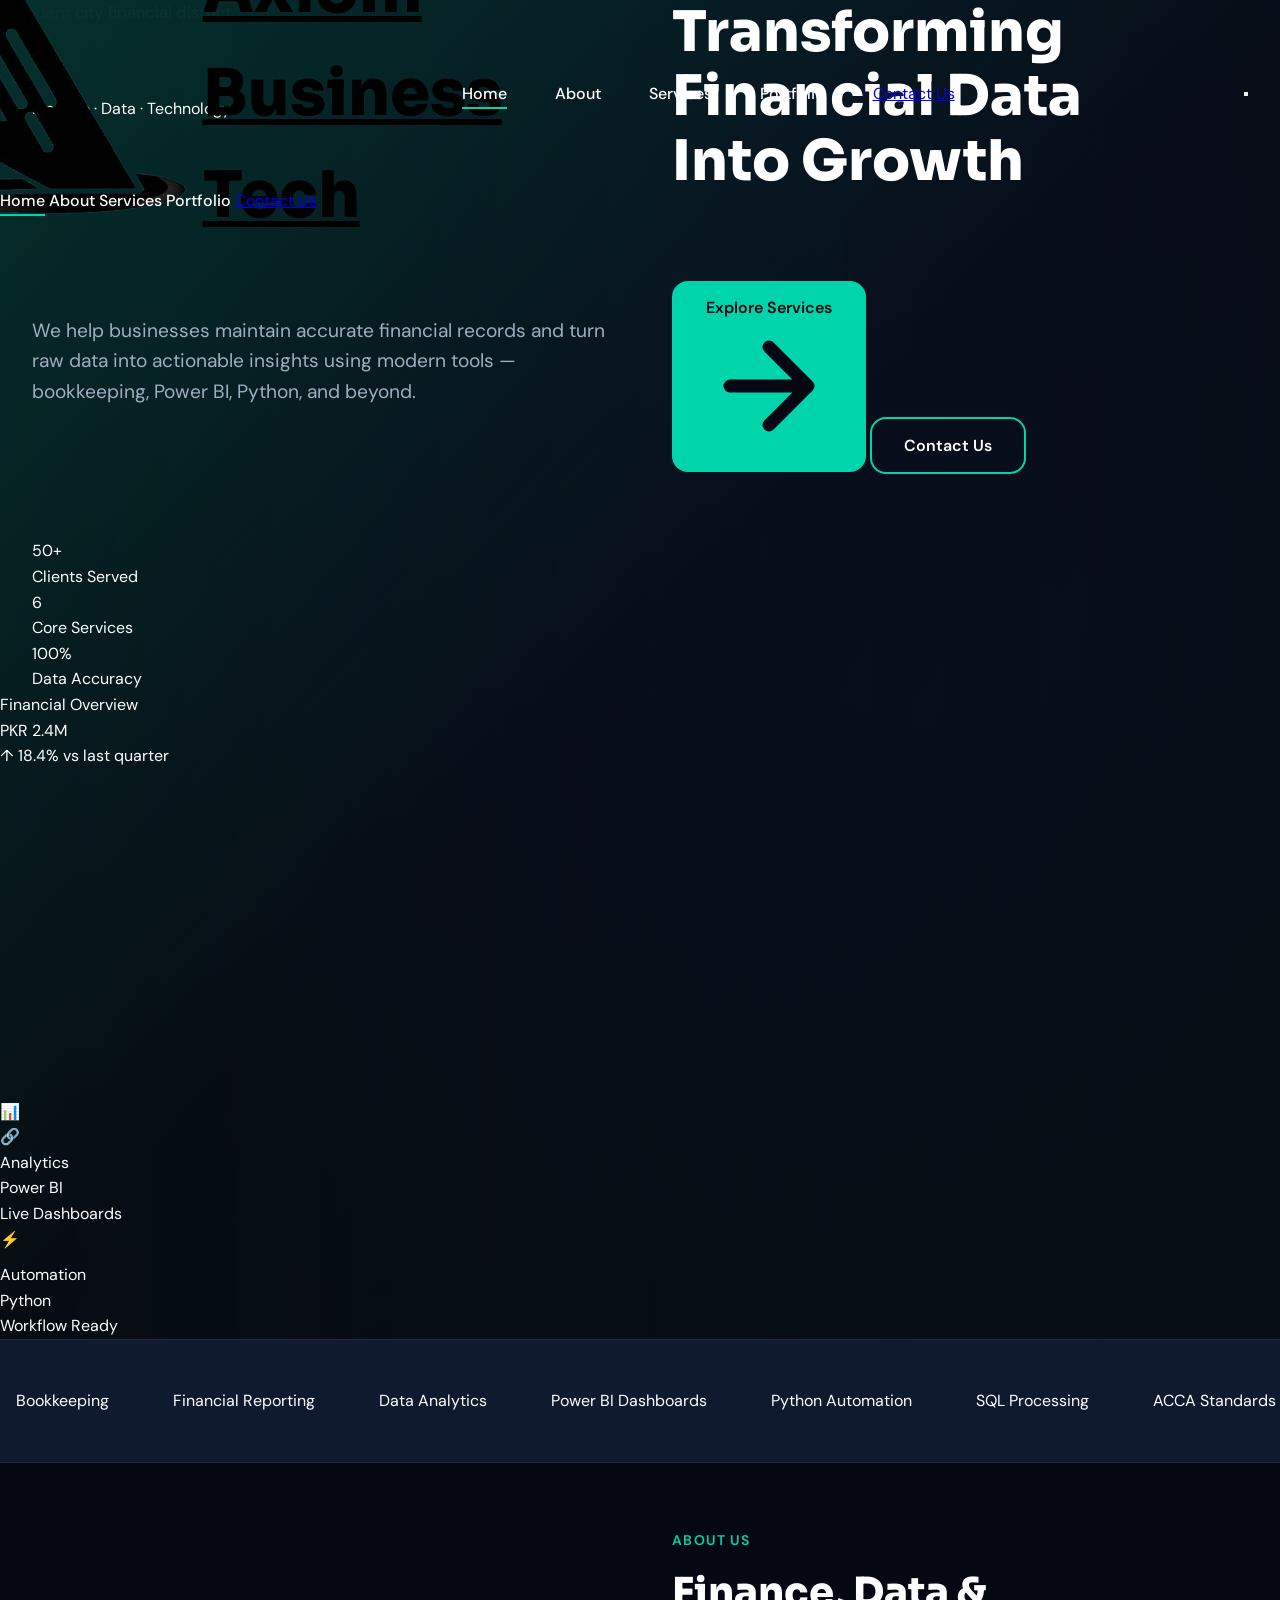
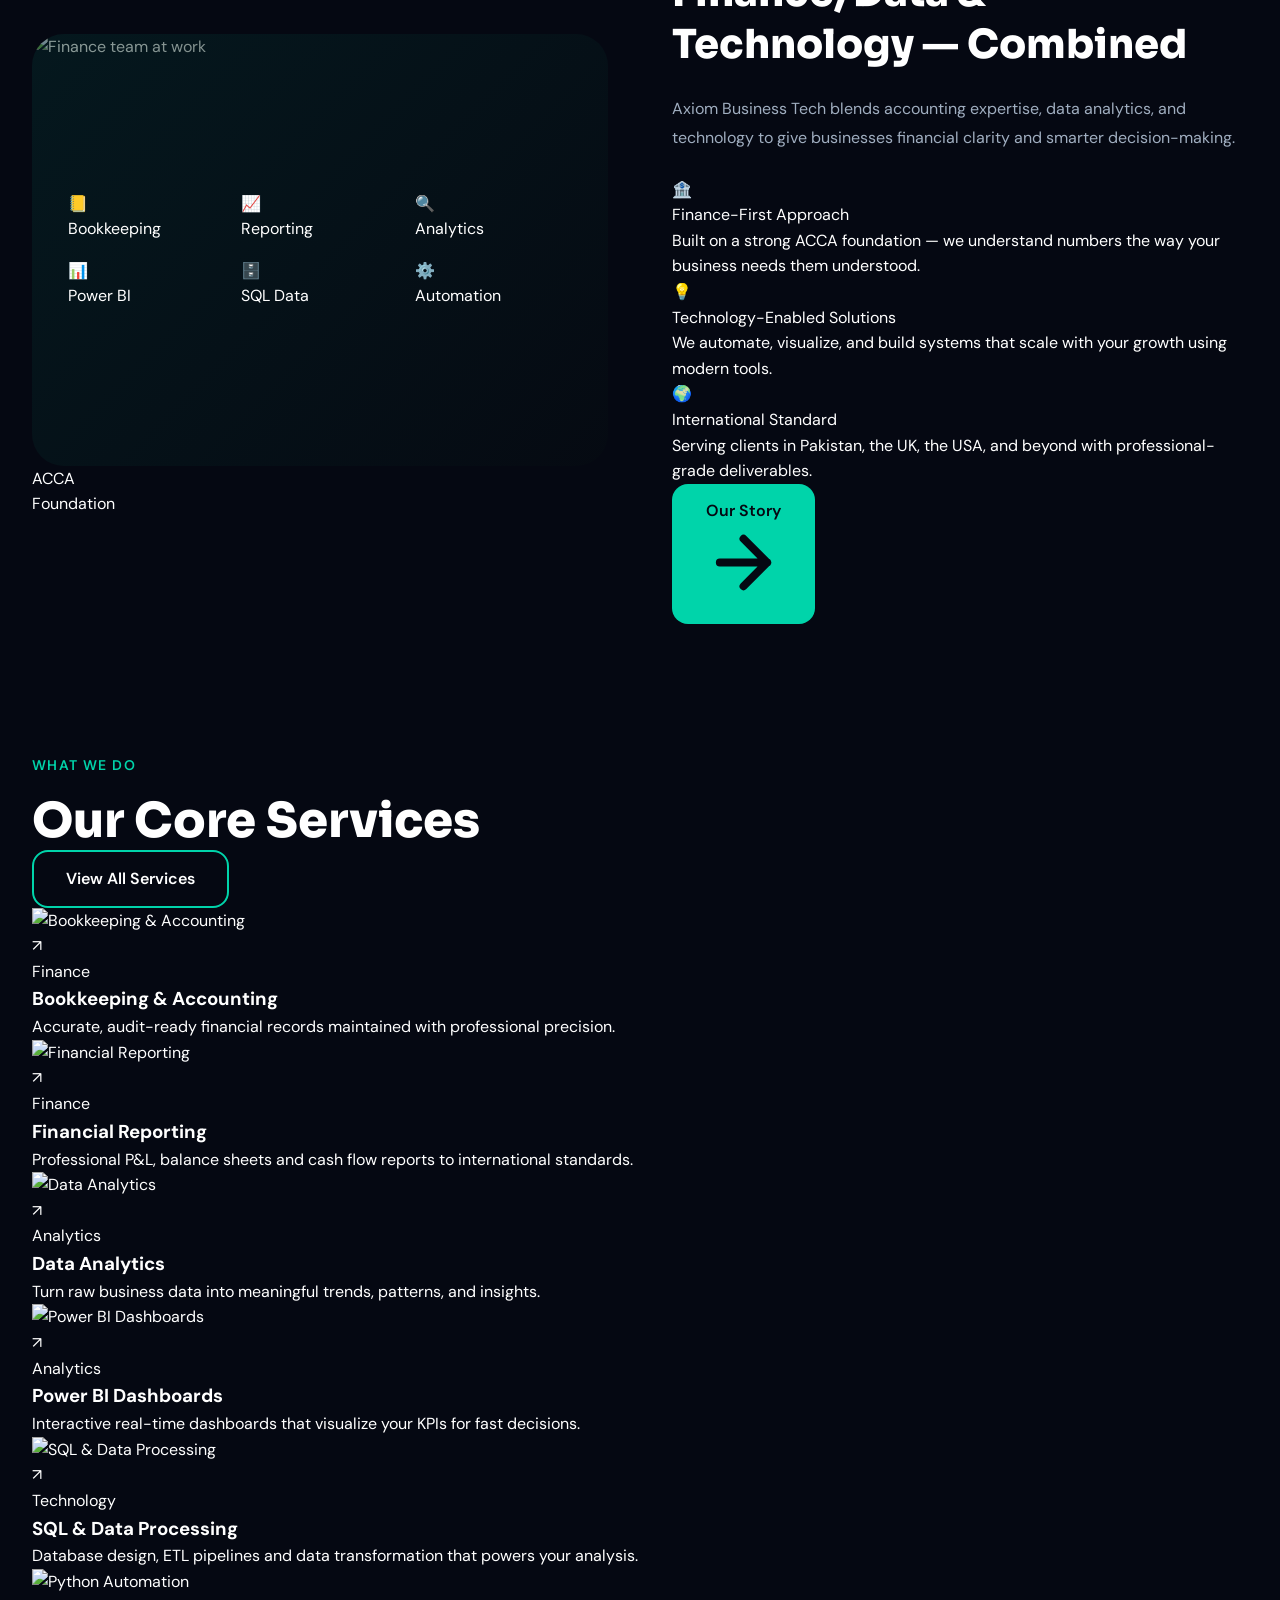
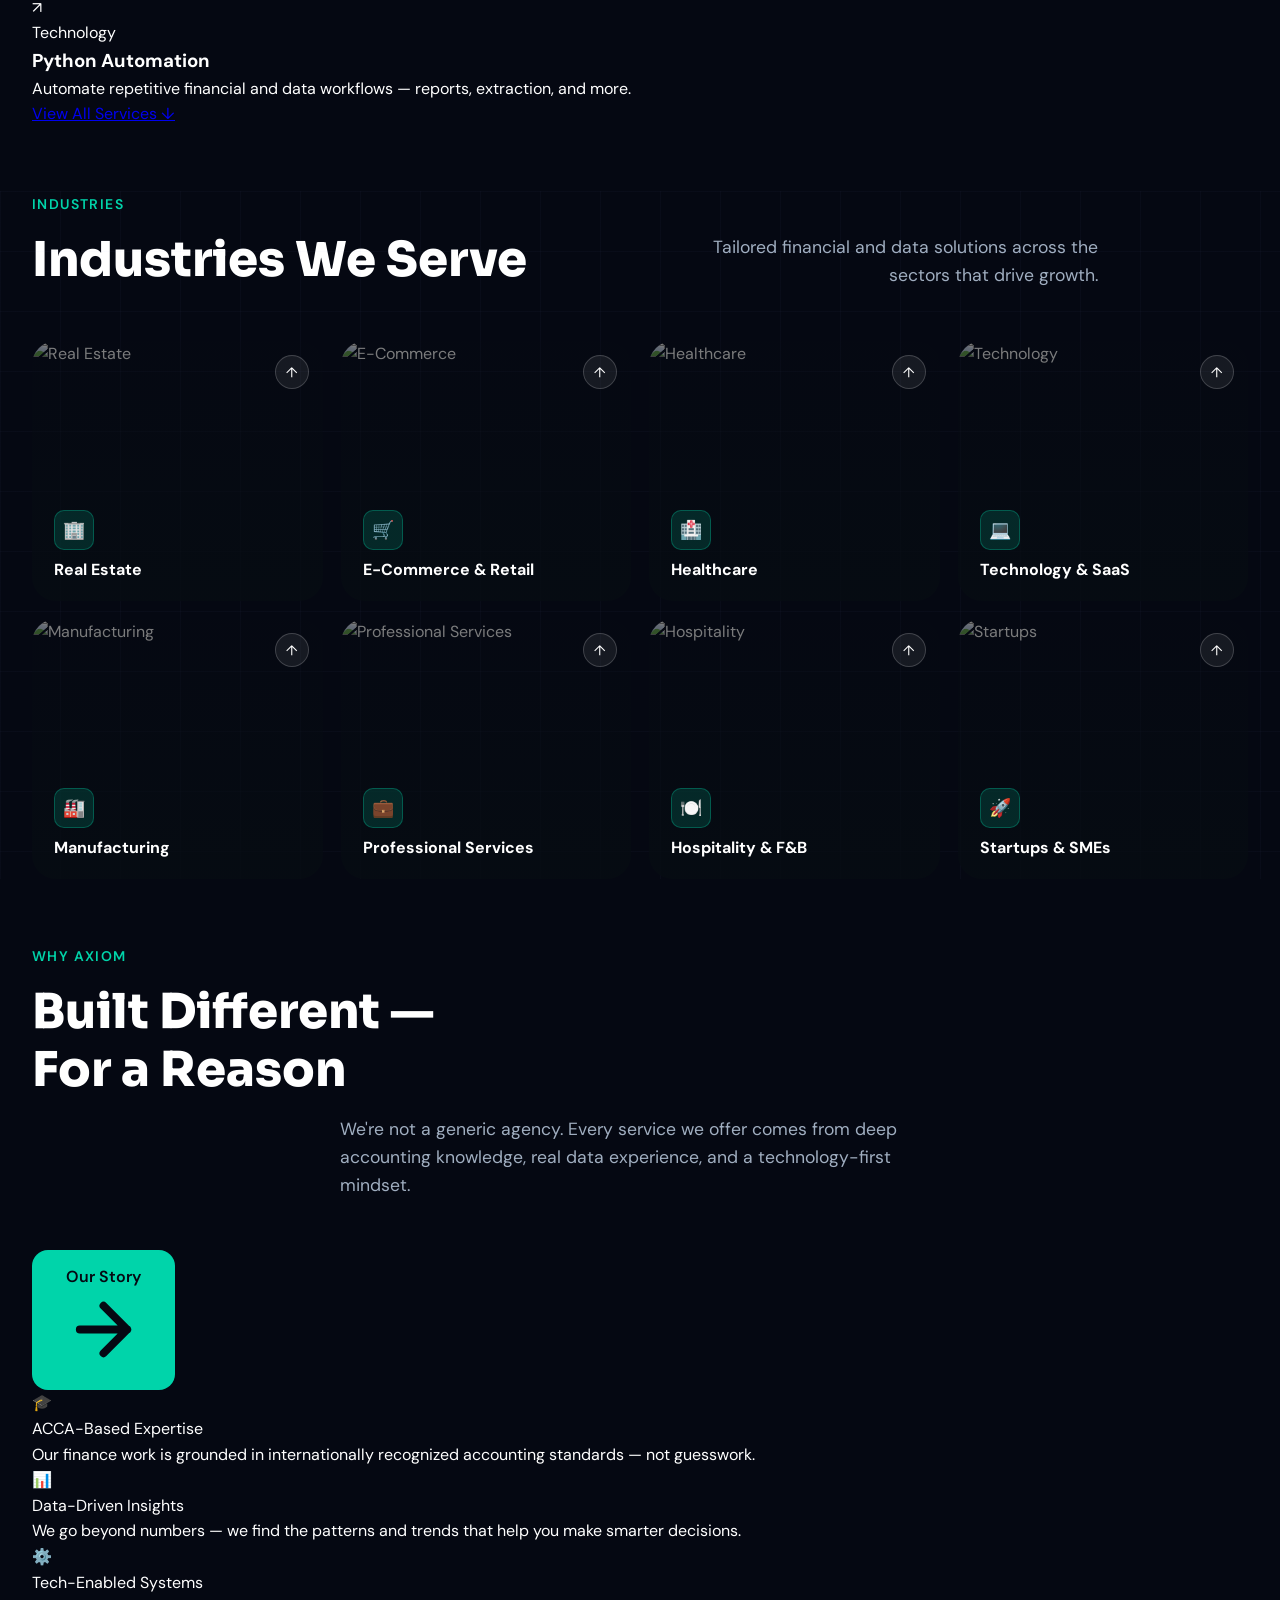
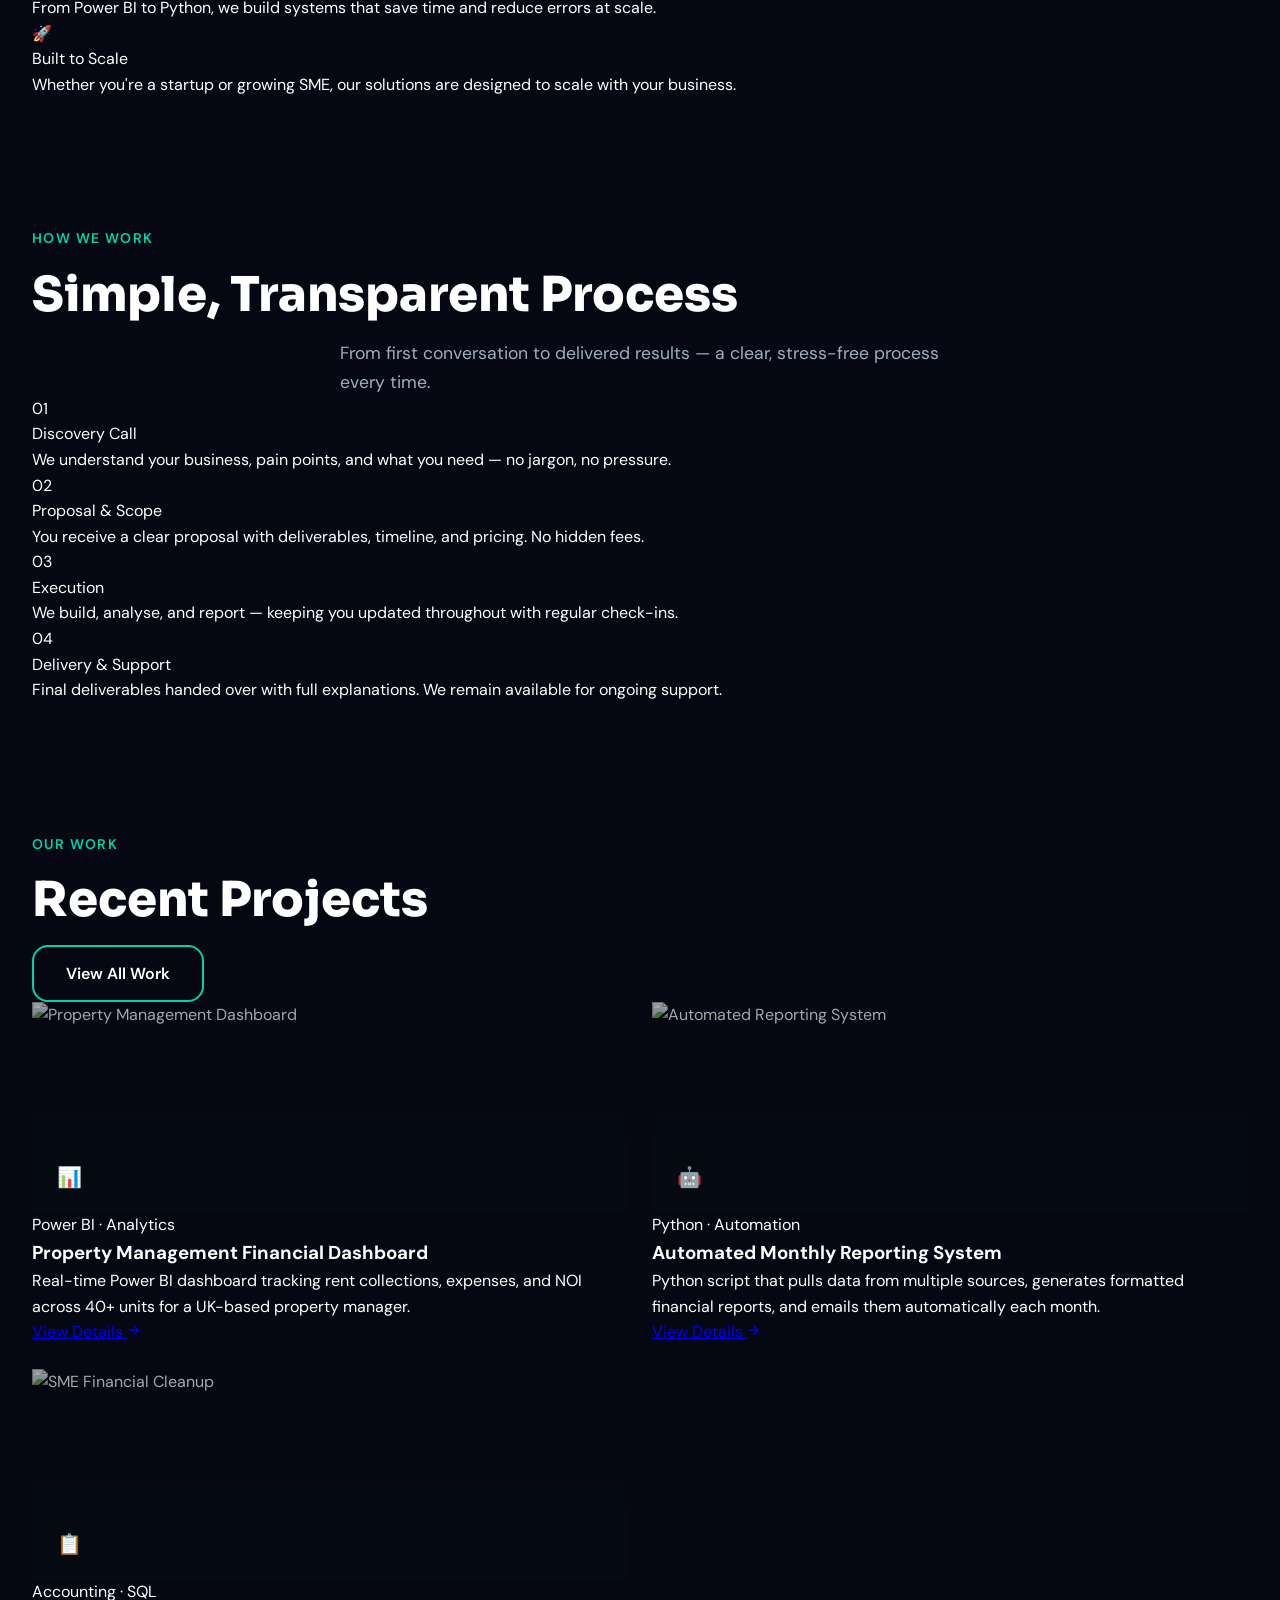
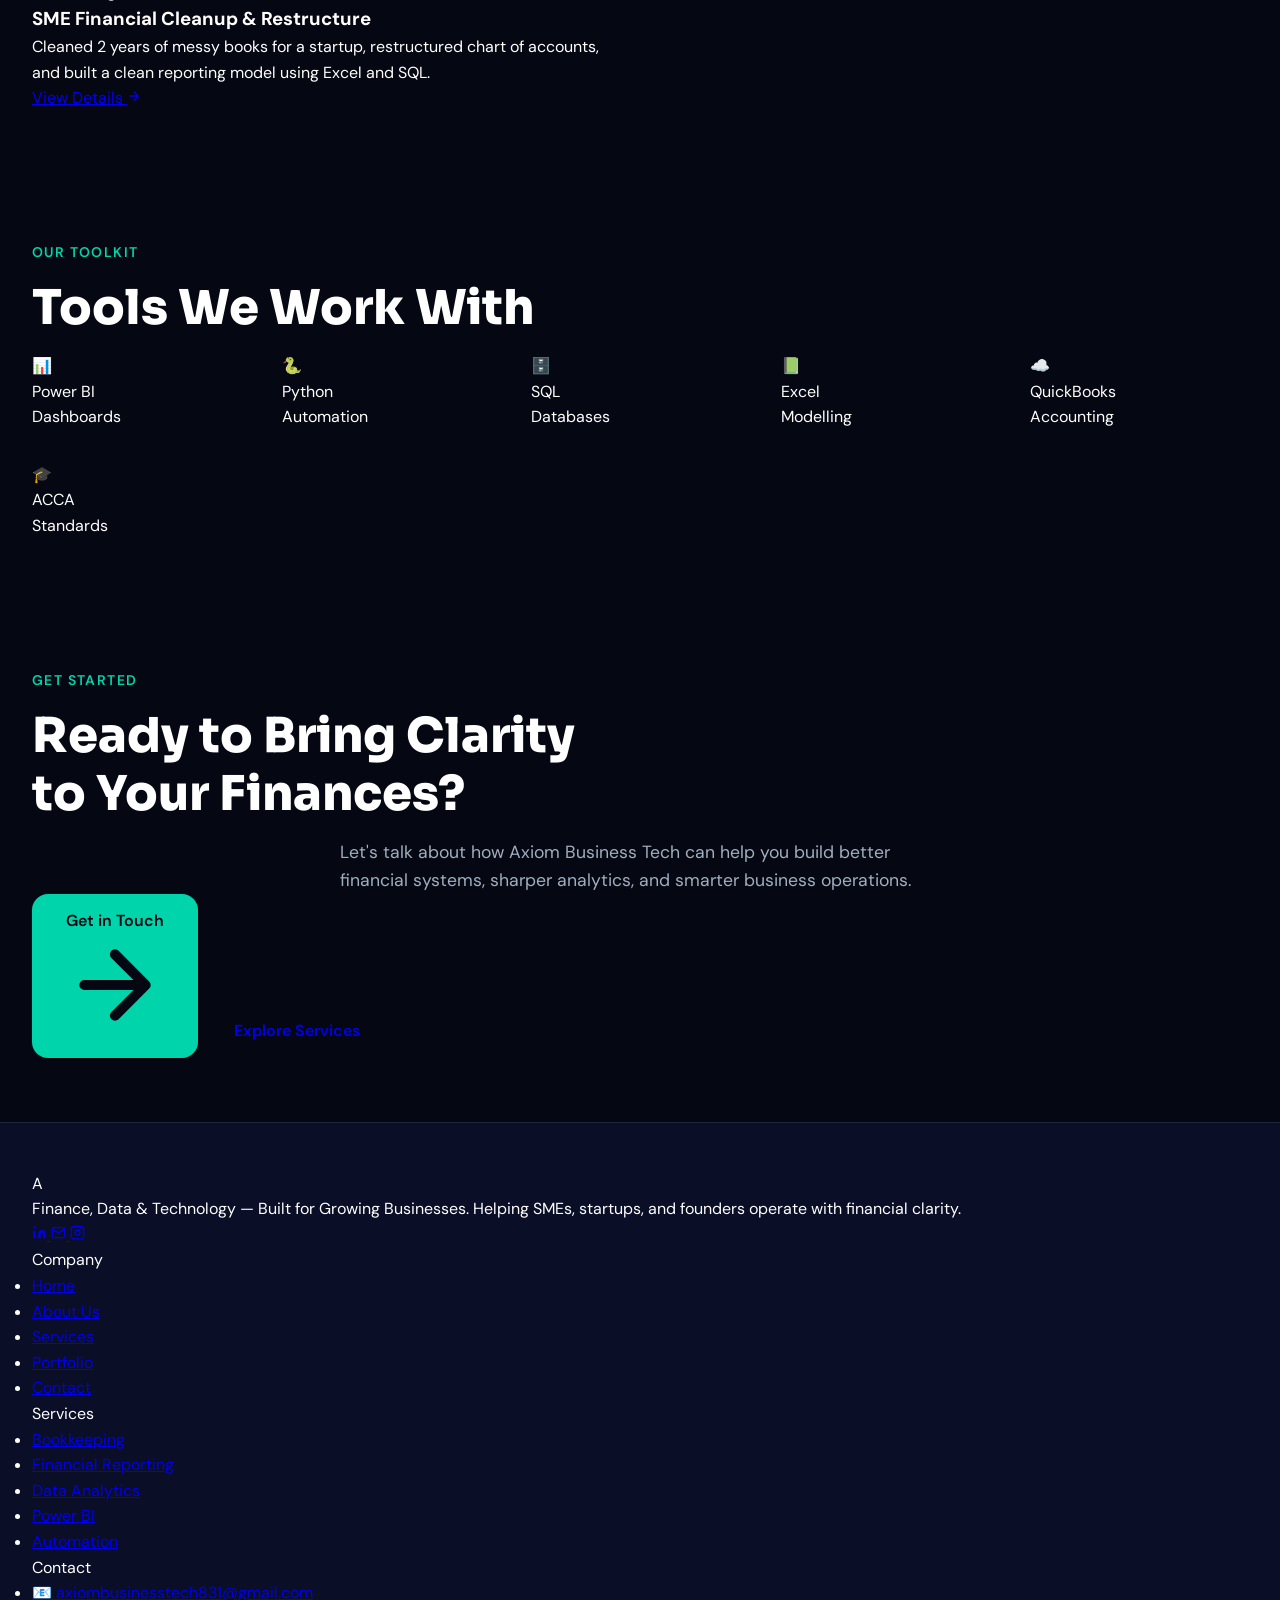
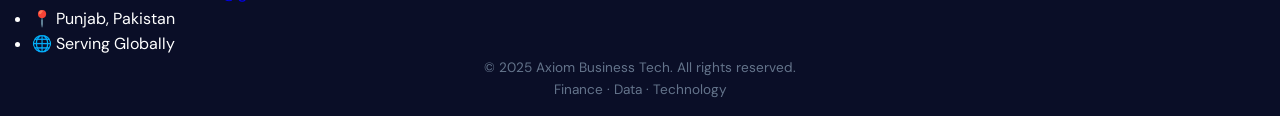
==== commit ef7891d7: "Update index.html" ====
--- a/index.html
+++ b/index.html
@@ -1,764 +1,956 @@
 <!DOCTYPE html>
 <html lang="en">
 <head>
-  <meta charset="UTF-8">
-  <meta name="viewport" content="width=device-width, initial-scale=1.0">
-  <title>Axiom Business Tech — Finance, Data & Technology Solutions</title>
-  <meta name="description" content="Modern finance, data analytics, and technology solutions for growing businesses. Bookkeeping, Power BI dashboards, Python automation, and more.">
-
-  <link rel="preconnect" href="https://fonts.googleapis.com">
-  <link rel="preconnect" href="https://fonts.gstatic.com" crossorigin>
-  <link href="https://fonts.googleapis.com/css2?family=Sora:wght@300;400;500;600;700;800;900&family=DM+Sans:ital,opsz,wght@0,9..40,300;0,9..40,400;0,9..40,500;0,9..40,600;1,9..40,400&display=swap" rel="stylesheet">
-
-  <link rel="stylesheet" href="style.css">
+  <meta charset="UTF-8"/>
+  <meta name="viewport" content="width=device-width, initial-scale=1.0"/>
+  <link rel="icon" href="Assets/axiomlogo.svg" type="image/svg+xml"/>
+  <title>Axiom Business Tech — Finance, Data & Technology</title>
+  <meta name="description" content="Axiom Business Tech combines accounting expertise, data analytics, and technology to help businesses improve financial clarity and make data-driven decisions."/>
+  <meta name="keywords" content="bookkeeping, accounting, financial reporting, data analytics, Power BI dashboards, business intelligence, Python automation, SQL, ACCA"/>
+  <meta name="author" content="Axiom Business Tech"/>
+  <meta name="robots" content="index, follow"/>
+  <meta property="og:title" content="Axiom Business Tech"/>
+  <meta property="og:description" content="Finance, Data & Technology — Built for Growing Businesses"/>
+  <meta property="og:type" content="website"/>
+  <link rel="preconnect" href="https://fonts.googleapis.com"/>
+  <link rel="preconnect" href="https://fonts.gstatic.com" crossorigin/>
+  <link href="https://fonts.googleapis.com/css2?family=Sora:wght@300;400;500;600;700;800;900&family=DM+Sans:ital,opsz,wght@0,9..40,300;0,9..40,400;0,9..40,500;0,9..40,600;1,9..40,400&display=swap" rel="stylesheet"/>
+  <link rel="stylesheet" href="style.css"/>
+
+  <style>
+    /* ── HERO IMAGE UPGRADE ─────────────────────────────── */
+    .hero {
+      position: relative;
+      min-height: 100vh;
+      display: flex;
+      align-items: center;
+      overflow: hidden;
+      padding: calc(var(--nav-h) + 60px) 0 80px;
+    }
+    .hero-bg-image {
+      position: absolute;
+      inset: 0;
+      z-index: 0;
+    }
+    .hero-bg-image img {
+      width: 100%;
+      height: 100%;
+      object-fit: cover;
+      object-position: center;
+      filter: brightness(0.25) saturate(0.6);
+      transform: scale(1.04);
+      animation: heroImageZoom 14s ease-in-out infinite alternate;
+    }
+    @keyframes heroImageZoom {
+      from { transform: scale(1.04); }
+      to   { transform: scale(1.12); }
+    }
+    .hero-bg-gradient {
+      position: absolute;
+      inset: 0;
+      background:
+        linear-gradient(135deg, rgba(0,212,170,0.18) 0%, transparent 50%),
+        linear-gradient(to right, rgba(6,12,18,0.92) 0%, rgba(6,12,18,0.55) 60%, rgba(6,12,18,0.75) 100%),
+        linear-gradient(to top, rgba(6,12,18,0.8) 0%, transparent 50%);
+      z-index: 1;
+    }
+    .hero-grid-bg { z-index: 2; }
+    .hero-orb { z-index: 2; }
+    .hero-container { z-index: 3; }
+
+    /* ── INDUSTRIES SECTION ─────────────────────────────── */
+    .industries-section {
+      padding: var(--section-pad);
+      background: var(--bg-primary);
+      position: relative;
+      overflow: hidden;
+    }
+    .industries-section::before {
+      content: '';
+      position: absolute;
+      inset: 0;
+      background-image:
+        linear-gradient(rgba(129,140,248,.03) 1px, transparent 1px),
+        linear-gradient(90deg, rgba(129,140,248,.03) 1px, transparent 1px);
+      background-size: 60px 60px;
+      pointer-events: none;
+    }
+    .industries-header {
+      display: flex;
+      align-items: flex-end;
+      justify-content: space-between;
+      margin-bottom: 52px;
+      flex-wrap: wrap;
+      gap: 20px;
+    }
+    .industries-grid {
+      display: grid;
+      grid-template-columns: repeat(4, 1fr);
+      gap: 18px;
+    }
+    .ind-card {
+      position: relative;
+      border-radius: var(--radius-lg);
+      overflow: hidden;
+      height: 260px;
+      cursor: pointer;
+      border: 1px solid var(--border);
+      background: var(--bg-card);
+      transition: transform .5s cubic-bezier(.4,0,.2,1), box-shadow .5s ease, border-color .4s ease;
+    }
+    .ind-card:hover {
+      transform: translateY(-8px);
+      box-shadow: 0 24px 60px rgba(0,0,0,.6);
+      border-color: rgba(0,212,170,.35);
+    }
+    .ind-card img {
+      width: 100%;
+      height: 100%;
+      object-fit: cover;
+      display: block;
+      transition: transform .7s cubic-bezier(.4,0,.2,1), filter .5s ease;
+      filter: brightness(.55) saturate(.75);
+    }
+    .ind-card:hover img {
+      transform: scale(1.1);
+      filter: brightness(.4) saturate(.85);
+    }
+    .ind-overlay {
+      position: absolute;
+      inset: 0;
+      background: linear-gradient(180deg, rgba(6,12,18,.1) 0%, rgba(6,12,18,.8) 100%);
+      transition: background .4s ease;
+    }
+    .ind-card:hover .ind-overlay {
+      background: linear-gradient(180deg, rgba(6,12,18,.2) 0%, rgba(6,12,18,.92) 100%);
+    }
+    .ind-content {
+      position: absolute;
+      bottom: 0;
+      left: 0;
+      right: 0;
+      padding: 20px 22px;
+      transform: translateY(4px);
+      transition: transform .4s ease;
+    }
+    .ind-card:hover .ind-content { transform: translateY(0); }
+    .ind-icon {
+      width: 40px; height: 40px;
+      border-radius: 10px;
+      background: rgba(0,212,170,.15);
+      border: 1px solid rgba(0,212,170,.3);
+      display: flex; align-items: center; justify-content: center;
+      font-size: 18px;
+      margin-bottom: 10px;
+      transition: background .3s, transform .3s;
+    }
+    .ind-card:hover .ind-icon {
+      background: rgba(0,212,170,.25);
+      transform: scale(1.1);
+    }
+    .ind-title {
+      font-family: var(--font-head);
+      font-size: 16px;
+      font-weight: 700;
+      color: #fff;
+      margin-bottom: 5px;
+      line-height: 1.25;
+    }
+    .ind-sub {
+      font-size: 12px;
+      color: rgba(255,255,255,.55);
+      line-height: 1.4;
+      max-height: 0;
+      overflow: hidden;
+      opacity: 0;
+      transition: max-height .4s ease, opacity .35s ease;
+    }
+    .ind-card:hover .ind-sub { max-height: 40px; opacity: 1; }
+    .ind-arrow {
+      position: absolute;
+      top: 14px; right: 14px;
+      width: 34px; height: 34px;
+      border-radius: 50%;
+      background: rgba(255,255,255,.07);
+      border: 1px solid rgba(255,255,255,.18);
+      display: flex; align-items: center; justify-content: center;
+      font-size: 14px; color: #fff;
+      transition: var(--transition);
+      transform: rotate(-45deg);
+    }
+    .ind-card:hover .ind-arrow {
+      background: var(--teal);
+      border-color: var(--teal);
+      color: #060C12;
+      transform: rotate(0deg);
+    }
+
+    /* ── PORTFOLIO WITH UNSPLASH ────────────────────────── */
+    .port-card-img-wrap {
+      position: relative;
+      height: 210px;
+      overflow: hidden;
+      border-bottom: 1px solid var(--border);
+    }
+    .port-card-img-wrap img {
+      width: 100%;
+      height: 100%;
+      object-fit: cover;
+      filter: brightness(.65) saturate(.8);
+      transition: transform .6s cubic-bezier(.4,0,.2,1), filter .5s ease;
+    }
+    .port-card:hover .port-card-img-wrap img {
+      transform: scale(1.08);
+      filter: brightness(.5) saturate(.85);
+    }
+    .port-card-img-wrap .port-img-overlay {
+      position: absolute;
+      inset: 0;
+      background: linear-gradient(180deg, transparent 40%, rgba(6,12,18,.7) 100%);
+    }
+    .port-card-img-wrap .port-img-emoji {
+      position: absolute;
+      bottom: 14px; left: 16px;
+      width: 42px; height: 42px;
+      border-radius: 10px;
+      background: rgba(6,12,18,.7);
+      backdrop-filter: blur(8px);
+      border: 1px solid var(--border);
+      display: flex; align-items: center; justify-content: center;
+      font-size: 20px;
+    }
+    /* Remove old port-card-img color styles when using new wrap */
+    .port-card .port-card-img { display: none !important; }
+
+    /* ── ABOUT SECTION IMAGE ────────────────────────────── */
+    .about-img-wrap {
+      position: relative;
+      border-radius: var(--radius-xl);
+      overflow: hidden;
+      aspect-ratio: 4/3;
+      border: 1px solid var(--border);
+    }
+    .about-img-wrap img {
+      width: 100%;
+      height: 100%;
+      object-fit: cover;
+      filter: brightness(.6) saturate(.7);
+      transition: transform .7s ease, filter .5s ease;
+    }
+    .about-img-wrap:hover img {
+      transform: scale(1.05);
+      filter: brightness(.5) saturate(.8);
+    }
+    .about-img-overlay {
+      position: absolute;
+      inset: 0;
+      background: linear-gradient(135deg, rgba(0,212,170,.08) 0%, rgba(6,12,18,.5) 100%);
+    }
+    .about-img-grid-overlay {
+      position: absolute;
+      inset: 0;
+      display: grid;
+      grid-template-columns: repeat(3,1fr);
+      gap: 16px;
+      padding: 36px;
+      align-content: center;
+    }
+
+    /* ── RESPONSIVE INDUSTRIES ──────────────────────────── */
+    @media (max-width: 1100px) {
+      .industries-grid { grid-template-columns: repeat(2, 1fr); }
+    }
+    @media (max-width: 600px) {
+      .industries-grid { grid-template-columns: 1fr; }
+    }
+
+    /* ── SERVICE CARD ARROW TO SERVICES PAGE ───────────── */
+    .svc-img-card-link {
+      display: block;
+      position: relative;
+      height: 100%;
+      color: inherit;
+      text-decoration: none;
+    }
+  </style>
 </head>
 <body>
 
-<!-- ═══════════════════════════════════════════ NAVBAR ═══════════════════════════════════════════ -->
-<nav class="navbar" id="navbar">
+<!-- ── NAVBAR ─────────────────────────────────────────────── -->
+<nav class="navbar" id="mainNav" role="navigation" aria-label="Main navigation">
   <div class="nav-container">
-
-    <div class="nav-logo-wrapper" id="logoWrapper">
-      <div class="nav-logo">A</div>
-      <span class="logo-text" id="logoText">Axiom Business Tech</span>
-    </div>
-
-    <ul class="nav-links">
-      <li><a href="#home"      class="nav-link active">Home</a></li>
-      <li><a href="#services"  class="nav-link">Services</a></li>
-      <li><a href="#portfolio" class="nav-link">Portfolio</a></li>
-      <li><a href="#contact"   class="nav-link">Contact</a></li>
+    <a href="index.html" class="nav-logo" aria-label="Axiom Business Tech">
+      <img src="Assets/axiomlogo.png" alt="Axiom Business Tech" class="nav-logo-img" onerror="this.style.display='none'"/>
+      <span class="nav-logo-text">Axiom Business Tech</span>
+    </a>
+    <ul class="nav-links" role="list">
+      <li><a href="index.html" class="nav-link active">Home</a></li>
+      <li><a href="about.html" class="nav-link">About</a></li>
+      <li><a href="services.html" class="nav-link">Services</a></li>
+      <li><a href="portfolio.html" class="nav-link">Portfolio</a></li>
+      <li><a href="contact.html" class="nav-cta">Contact Us</a></li>
     </ul>
-
-    <button class="hamburger" id="hamburger" aria-label="Toggle menu">
+    <button id="hamburgerBtn" class="nav-hamburger" aria-label="Toggle menu" aria-expanded="false">
       <span></span><span></span><span></span>
     </button>
   </div>
-
-  <div class="mobile-menu" id="mobileMenu">
-    <a href="#home"      class="mobile-link">Home</a>
-    <a href="#services"  class="mobile-link">Services</a>
-    <a href="#portfolio" class="mobile-link">Portfolio</a>
-    <a href="#contact"   class="mobile-link">Contact</a>
+  <div id="mobileMenu" class="nav-mobile">
+    <a href="index.html" class="nav-link active">Home</a>
+    <a href="about.html" class="nav-link">About</a>
+    <a href="services.html" class="nav-link">Services</a>
+    <a href="portfolio.html" class="nav-link">Portfolio</a>
+    <a href="contact.html" class="nav-cta">Contact Us</a>
   </div>
 </nav>
 
-<!-- ═══════════════════════════════════════════ HERO ═══════════════════════════════════════════ -->
-<section class="hero" id="home">
-  <div class="hero-bg-glow"></div>
-  <div class="hero-content">
-    <div class="hero-text">
-      <span class="hero-badge">Trusted by 50+ Businesses Globally</span>
-      <h1 class="hero-title">Finance, Data &amp; Technology<br><span class="accent">Simplified</span></h1>
-      <p class="hero-subtitle">Empower your business with intelligent financial systems, data analytics, and automation solutions designed for growth.</p>
-      <div class="hero-buttons">
-        <a href="#contact" class="btn btn-primary">Get Started</a>
-        <a href="#services" class="btn btn-outline">Explore Services</a>
+<main>
+
+<!-- ── HERO ───────────────────────────────────────────────── -->
+<section class="hero" id="home" aria-label="Hero">
+
+  <!-- Background Unsplash Image -->
+  <div class="hero-bg-image">
+    <img
+      src="https://images.unsplash.com/photo-1486406146926-c627a92ad1ab?w=1800&q=80"
+      alt="Modern city financial district"
+      fetchpriority="high"
+    />
+  </div>
+  <div class="hero-bg-gradient"></div>
+
+  <div class="hero-grid-bg" aria-hidden="true"></div>
+  <div class="hero-orb hero-orb-1" aria-hidden="true"></div>
+  <div class="hero-orb hero-orb-2" aria-hidden="true"></div>
+  <div class="hero-orb hero-orb-3" aria-hidden="true"></div>
+
+  <div class="hero-container">
+    <div class="hero-content">
+      <div class="hero-badge">
+        <span class="hero-badge-pulse" aria-hidden="true"></span>
+        Finance · Data · Technology
+      </div>
+      <h1 class="hero-title">
+        Transforming<br/><span class="grad">Financial Data</span><br/>Into Growth
+      </h1>
+      <p class="hero-subtitle">
+        We help businesses maintain accurate financial records and turn raw data into actionable insights using modern tools — bookkeeping, Power BI, Python, and beyond.
+      </p>
+      <div class="hero-actions">
+        <a href="services.html" class="btn btn-primary">
+          Explore Services
+          <svg class="btn-icon" viewBox="0 0 20 20" fill="none" aria-hidden="true"><path d="M4 10h12M10 4l6 6-6 6" stroke="currentColor" stroke-width="2" stroke-linecap="round" stroke-linejoin="round"/></svg>
+        </a>
+        <a href="contact.html" class="btn btn-outline">Contact Us</a>
       </div>
       <div class="hero-stats">
-        <div class="stat"><span class="stat-num">50+</span><span class="stat-label">Clients Served</span></div>
-        <div class="stat-divider"></div>
-        <div class="stat"><span class="stat-num">20h+</span><span class="stat-label">Saved Monthly</span></div>
-        <div class="stat-divider"></div>
-        <div class="stat"><span class="stat-num">100%</span><span class="stat-label">Data Accuracy</span></div>
-      </div>
-    </div>
-
-    <div class="hero-images">
-      <div class="hero-img-card img-1">
-        <img src="https://images.unsplash.com/photo-1551288049-bebda4e38f71?w=600&q=80" alt="Financial Analysis Dashboard">
-        <div class="img-badge">📊 Live Dashboard</div>
-      </div>
-      <div class="hero-img-card img-2">
-        <img src="https://images.unsplash.com/photo-1460925895917-afdab827c52f?w=600&q=80" alt="Data Analytics">
-        <div class="img-badge">📈 Real-time Analytics</div>
-      </div>
-      <div class="hero-img-card img-3">
-        <img src="https://images.unsplash.com/photo-1504868584819-f8e8b4b6d7e3?w=600&q=80" alt="Business Intelligence">
-        <div class="img-badge">⚡ Automated Reports</div>
+        <div class="hero-stat">
+          <div class="hero-stat-val" data-count="50" data-suffix="+">50+</div>
+          <div class="hero-stat-label">Clients Served</div>
+        </div>
+        <div class="hero-stat">
+          <div class="hero-stat-val" data-count="6" data-suffix="">6</div>
+          <div class="hero-stat-label">Core Services</div>
+        </div>
+        <div class="hero-stat">
+          <div class="hero-stat-val" data-count="100" data-suffix="%">100%</div>
+          <div class="hero-stat-label">Data Accuracy</div>
+        </div>
+      </div>
+    </div>
+
+    <div class="hero-visual" aria-hidden="true">
+      <div class="hero-cards">
+        <div class="hcard hcard-main">
+          <div class="hcard-label">Financial Overview</div>
+          <div class="hcard-value">PKR 2.4M</div>
+          <div class="hcard-sub">↑ 18.4% vs last quarter</div>
+          <div class="hcard-bars">
+            <div class="hcard-bar" style="height:30px"></div>
+            <div class="hcard-bar" style="height:45px"></div>
+            <div class="hcard-bar" style="height:35px"></div>
+            <div class="hcard-bar" style="height:60px"></div>
+            <div class="hcard-bar" style="height:40px"></div>
+            <div class="hcard-bar" style="height:70px"></div>
+            <div class="hcard-bar" style="height:50px"></div>
+          </div>
+        </div>
+        <div class="hcard hcard-float-1">
+          <div class="hcard-icon-row">
+            <div class="hcard-icon">📊</div>
+            <div class="hcard-icon">🔗</div>
+          </div>
+          <div class="hcard-label">Analytics</div>
+          <div class="hcard-name">Power BI</div>
+          <div class="hcard-hint">Live Dashboards</div>
+        </div>
+        <div class="hcard hcard-float-2">
+          <div class="hcard-icon" style="margin-bottom:10px">⚡</div>
+          <div class="hcard-label">Automation</div>
+          <div class="hcard-name">Python</div>
+          <div class="hcard-hint" style="color:var(--indigo)">Workflow Ready</div>
+        </div>
       </div>
     </div>
   </div>
 </section>
 
-<!-- ═══════════════════════════════════════════ ABOUT ═══════════════════════════════════════════ -->
-<section class="about-preview" id="about">
+<!-- ── MARQUEE ─────────────────────────────────────────────── -->
+<div class="marquee-section" aria-hidden="true">
+  <div class="marquee-track">
+    <span class="marquee-item">Bookkeeping</span>
+    <span class="marquee-item">Financial Reporting</span>
+    <span class="marquee-item">Data Analytics</span>
+    <span class="marquee-item">Power BI Dashboards</span>
+    <span class="marquee-item">Python Automation</span>
+    <span class="marquee-item">SQL Processing</span>
+    <span class="marquee-item">ACCA Standards</span>
+    <span class="marquee-item">Business Intelligence</span>
+    <span class="marquee-item">Cash Flow Analysis</span>
+    <span class="marquee-item">KPI Tracking</span>
+    <span class="marquee-item">ETL Pipelines</span>
+    <span class="marquee-item">Report Automation</span>
+    <span class="marquee-item">Bookkeeping</span>
+    <span class="marquee-item">Financial Reporting</span>
+    <span class="marquee-item">Data Analytics</span>
+    <span class="marquee-item">Power BI Dashboards</span>
+    <span class="marquee-item">Python Automation</span>
+    <span class="marquee-item">SQL Processing</span>
+    <span class="marquee-item">ACCA Standards</span>
+    <span class="marquee-item">Business Intelligence</span>
+    <span class="marquee-item">Cash Flow Analysis</span>
+    <span class="marquee-item">KPI Tracking</span>
+    <span class="marquee-item">ETL Pipelines</span>
+    <span class="marquee-item">Report Automation</span>
+  </div>
+</div>
+
+<!-- ── ABOUT SECTION ───────────────────────────────────────── -->
+<section class="about-section" id="about" aria-label="About">
   <div class="container">
     <div class="about-grid">
-      <div class="about-images-collage">
-        <div class="collage-main">
-          <img src="https://images.unsplash.com/photo-1552664730-d307ca884978?w=700&q=80" alt="Team collaboration">
-        </div>
-        <div class="collage-secondary">
-          <img src="https://images.unsplash.com/photo-1454165804606-c3d57bc86b40?w=400&q=80" alt="Financial work">
-        </div>
-        <div class="collage-badge">
-          <span class="badge-num">6+</span>
-          <span class="badge-text">Years of<br>Excellence</span>
-        </div>
-      </div>
-      <div class="about-content">
-        <span class="section-label">About Axiom</span>
-        <h2>Building the Bridge Between<br><span class="accent">Finance &amp; Technology</span></h2>
-        <p>Axiom Business Tech combines ACCA-level accounting expertise with modern data tools and automation—helping SMEs, startups, and enterprises operate with financial clarity and confidence.</p>
-        <p>Founded on the belief that growing businesses deserve access to enterprise-level financial systems and intelligence, we deliver tailored solutions that drive measurable results.</p>
+      <div class="about-visual fade-up">
+        <div class="about-img-wrap">
+          <img
+            src="https://images.unsplash.com/photo-1507003211169-0a1dd7228f2d?w=800&q=75"
+            alt="Finance team at work"
+            loading="lazy"
+          />
+          <div class="about-img-overlay"></div>
+          <div class="about-img-grid-overlay">
+            <div class="about-icon-item"><div class="about-icon-box teal">📒</div><div class="about-icon-label">Bookkeeping</div></div>
+            <div class="about-icon-item"><div class="about-icon-box indigo">📈</div><div class="about-icon-label">Reporting</div></div>
+            <div class="about-icon-item"><div class="about-icon-box teal">🔍</div><div class="about-icon-label">Analytics</div></div>
+            <div class="about-icon-item"><div class="about-icon-box indigo">📊</div><div class="about-icon-label">Power BI</div></div>
+            <div class="about-icon-item"><div class="about-icon-box teal">🗄️</div><div class="about-icon-label">SQL Data</div></div>
+            <div class="about-icon-item"><div class="about-icon-box indigo">⚙️</div><div class="about-icon-label">Automation</div></div>
+          </div>
+        </div>
+        <div class="about-badge-box">
+          <div class="about-badge-num">ACCA</div>
+          <div class="about-badge-txt">Foundation</div>
+        </div>
+      </div>
+
+      <div class="about-content fade-up delay-2">
+        <div class="section-label">About Us</div>
+        <h2 class="section-title">Finance, Data &<br/>Technology — Combined</h2>
+        <p class="section-subtitle">Axiom Business Tech blends accounting expertise, data analytics, and technology to give businesses financial clarity and smarter decision-making.</p>
         <div class="about-features">
           <div class="about-feature">
-            <div class="feature-icon">✓</div>
-            <span>ACCA-Level Accounting Expertise</span>
+            <div class="about-feat-icon">🏦</div>
+            <div>
+              <div class="about-feat-title">Finance-First Approach</div>
+              <div class="about-feat-text">Built on a strong ACCA foundation — we understand numbers the way your business needs them understood.</div>
+            </div>
           </div>
           <div class="about-feature">
-            <div class="feature-icon">✓</div>
-            <span>International Client Experience</span>
+            <div class="about-feat-icon">💡</div>
+            <div>
+              <div class="about-feat-title">Technology-Enabled Solutions</div>
+              <div class="about-feat-text">We automate, visualize, and build systems that scale with your growth using modern tools.</div>
+            </div>
           </div>
           <div class="about-feature">
-            <div class="feature-icon">✓</div>
-            <span>End-to-End Data Solutions</span>
-          </div>
-          <div class="about-feature">
-            <div class="feature-icon">✓</div>
-            <span>Ongoing Support & Partnership</span>
-          </div>
-        </div>
-        <a href="#contact" class="btn btn-primary">Work With Us</a>
+            <div class="about-feat-icon">🌍</div>
+            <div>
+              <div class="about-feat-title">International Standard</div>
+              <div class="about-feat-text">Serving clients in Pakistan, the UK, the USA, and beyond with professional-grade deliverables.</div>
+            </div>
+          </div>
+        </div>
+        <a href="about.html" class="btn btn-primary">
+          Our Story
+          <svg class="btn-icon" viewBox="0 0 20 20" fill="none" aria-hidden="true"><path d="M4 10h12M10 4l6 6-6 6" stroke="currentColor" stroke-width="2" stroke-linecap="round" stroke-linejoin="round"/></svg>
+        </a>
       </div>
     </div>
   </div>
 </section>
 
-<!-- ═══════════════════════════════════════════ SERVICES ═══════════════════════════════════════════ -->
-<section class="services" id="services">
+<!-- ── SERVICES SHOWCASE ──────────────────────────────────── -->
+<section class="services-showcase" id="services" aria-label="Services">
   <div class="container">
-    <div class="section-header">
-      <span class="section-label">What We Do</span>
-      <h2 class="section-title">Our Core Services</h2>
-      <p class="section-subtitle">Comprehensive solutions across finance, analytics, and technology</p>
-    </div>
-
-    <div class="services-grid">
-      <a href="services/bookkeeping.html" class="service-card">
-        <div class="service-image">
-          <img src="Assets/jakub-zerdzicki-heiYgqp0Tsk-unsplash.jpg" alt="Bookkeeping">
-          <div class="service-tag">Finance</div>
-        </div>
-        <div class="service-content">
-          <div class="service-icon">📒</div>
-          <h3>Bookkeeping &amp; Accounting</h3>
-          <p>Professional accounting records kept accurate and audit-ready. Daily transaction management, reconciliations, and full compliance support.</p>
-          <span class="service-link">Learn More →</span>
-        </div>
+    <div class="showcase-header">
+      <div class="showcase-header-left fade-up">
+        <div class="section-label">What We Do</div>
+        <h2 class="section-title" style="margin-bottom:0">Our Core Services</h2>
+      </div>
+      <div class="showcase-header-right fade-up delay-2">
+        <a href="services.html" class="btn btn-outline">View All Services</a>
+      </div>
+    </div>
+
+    <div class="showcase-grid">
+
+      <!-- Card 1: Bookkeeping -->
+      <div class="svc-img-card fade-up delay-1">
+        <a href="services.html" class="svc-img-card-link" aria-label="Bookkeeping & Accounting">
+          <img src="https://images.unsplash.com/photo-1554224155-6726b3ff858f?w=700&q=75" alt="Bookkeeping & Accounting" loading="lazy"/>
+          <div class="svc-img-overlay"></div>
+          <div class="svc-img-arrow">↗</div>
+          <div class="svc-img-content">
+            <span class="svc-img-tag">Finance</span>
+            <h3 class="svc-img-title">Bookkeeping & Accounting</h3>
+            <p class="svc-img-desc">Accurate, audit-ready financial records maintained with professional precision.</p>
+          </div>
+        </a>
+      </div>
+
+      <!-- Card 2: Financial Reporting -->
+      <div class="svc-img-card fade-up delay-2">
+        <a href="services.html" class="svc-img-card-link" aria-label="Financial Reporting">
+          <img src="https://images.unsplash.com/photo-1551288049-bebda4e38f71?w=700&q=75" alt="Financial Reporting" loading="lazy"/>
+          <div class="svc-img-overlay"></div>
+          <div class="svc-img-arrow">↗</div>
+          <div class="svc-img-content">
+            <span class="svc-img-tag">Finance</span>
+            <h3 class="svc-img-title">Financial Reporting</h3>
+            <p class="svc-img-desc">Professional P&L, balance sheets and cash flow reports to international standards.</p>
+          </div>
+        </a>
+      </div>
+
+      <!-- Card 3: Data Analytics -->
+      <div class="svc-img-card fade-up delay-3">
+        <a href="services.html" class="svc-img-card-link" aria-label="Data Analytics">
+          <img src="https://images.unsplash.com/photo-1460925895917-afdab827c52f?w=700&q=75" alt="Data Analytics" loading="lazy"/>
+          <div class="svc-img-overlay"></div>
+          <div class="svc-img-arrow">↗</div>
+          <div class="svc-img-content">
+            <span class="svc-img-tag">Analytics</span>
+            <h3 class="svc-img-title">Data Analytics</h3>
+            <p class="svc-img-desc">Turn raw business data into meaningful trends, patterns, and insights.</p>
+          </div>
+        </a>
+      </div>
+
+      <!-- Card 4: Power BI -->
+      <div class="svc-img-card fade-up delay-4">
+        <a href="services.html" class="svc-img-card-link" aria-label="Power BI Dashboards">
+          <img src="https://images.unsplash.com/photo-1504868584819-f8e8b4b6d7e3?w=700&q=75" alt="Power BI Dashboards" loading="lazy"/>
+          <div class="svc-img-overlay"></div>
+          <div class="svc-img-arrow">↗</div>
+          <div class="svc-img-content">
+            <span class="svc-img-tag">Analytics</span>
+            <h3 class="svc-img-title">Power BI Dashboards</h3>
+            <p class="svc-img-desc">Interactive real-time dashboards that visualize your KPIs for fast decisions.</p>
+          </div>
+        </a>
+      </div>
+
+      <!-- Card 5: SQL -->
+      <div class="svc-img-card fade-up delay-1">
+        <a href="services.html" class="svc-img-card-link" aria-label="SQL & Data Processing">
+          <img src="https://images.unsplash.com/photo-1558494949-ef010cbdcc31?w=700&q=75" alt="SQL & Data Processing" loading="lazy"/>
+          <div class="svc-img-overlay"></div>
+          <div class="svc-img-arrow">↗</div>
+          <div class="svc-img-content">
+            <span class="svc-img-tag">Technology</span>
+            <h3 class="svc-img-title">SQL & Data Processing</h3>
+            <p class="svc-img-desc">Database design, ETL pipelines and data transformation that powers your analysis.</p>
+          </div>
+        </a>
+      </div>
+
+      <!-- Card 6: Python -->
+      <div class="svc-img-card fade-up delay-2">
+        <a href="services.html" class="svc-img-card-link" aria-label="Python Automation">
+          <img src="https://images.unsplash.com/photo-1526374965328-7f61d4dc18c5?w=700&q=75" alt="Python Automation" loading="lazy"/>
+          <div class="svc-img-overlay"></div>
+          <div class="svc-img-arrow">↗</div>
+          <div class="svc-img-content">
+            <span class="svc-img-tag">Technology</span>
+            <h3 class="svc-img-title">Python Automation</h3>
+            <p class="svc-img-desc">Automate repetitive financial and data workflows — reports, extraction, and more.</p>
+          </div>
+        </a>
+      </div>
+
+    </div>
+
+    <div class="showcase-cta fade-up delay-3">
+      <a href="services.html" class="btn-showcase">
+        View All Services
+        <span class="btn-showcase-arr">↓</span>
       </a>
-
-      <a href="services/financial-reporting.html" class="service-card">
-        <div class="service-image">
-          <img src="https://images.unsplash.com/photo-1551288049-bebda4e38f71?w=600&q=80" alt="Financial Reporting">
-          <div class="service-tag">Finance</div>
-        </div>
-        <div class="service-content">
-          <div class="service-icon">📊</div>
-          <h3>Financial Reporting</h3>
-          <p>Clear, professional financial statements prepared to international standards. Understand your business metrics at a glance.</p>
-          <span class="service-link">Learn More →</span>
-        </div>
-      </a>
-
-      <a href="services/data-analytics.html" class="service-card">
-        <div class="service-image">
-          <img src="https://images.unsplash.com/photo-1460925895917-afdab827c52f?w=600&q=80" alt="Data Analytics">
-          <div class="service-tag">Analytics</div>
-        </div>
-        <div class="service-content">
-          <div class="service-icon">🔍</div>
-          <h3>Data Analytics</h3>
-          <p>Turn raw business data into actionable insights. Identify trends, uncover opportunities, and drive informed decisions with confidence.</p>
-          <span class="service-link">Learn More →</span>
-        </div>
-      </a>
-
-      <a href="services/power-bi.html" class="service-card">
-        <div class="service-image">
-          <img src="https://images.unsplash.com/photo-1504868584819-f8e8b4b6d7e3?w=600&q=80" alt="Power BI">
-          <div class="service-tag">Technology</div>
-        </div>
-        <div class="service-content">
-          <div class="service-icon">📈</div>
-          <h3>Power BI Dashboards</h3>
-          <p>Interactive, real-time dashboards that present KPIs visually. Make faster decisions with live data connectivity and drill-down reports.</p>
-          <span class="service-link">Learn More →</span>
-        </div>
-      </a>
-
-      <a href="services/sql.html" class="service-card">
-        <div class="service-image">
-          <img src="https://images.unsplash.com/photo-1558494949-ef010cbdcc31?w=600&q=80" alt="SQL Database">
-          <div class="service-tag">Technology</div>
-        </div>
-        <div class="service-content">
-          <div class="service-icon">🗄️</div>
-          <h3>SQL &amp; Data Processing</h3>
-          <p>Build clean, structured databases and query-ready data pipelines. ETL automation and complex data transformations handled expertly.</p>
-          <span class="service-link">Learn More →</span>
-        </div>
-      </a>
-
-      <a href="services/automation.html" class="service-card">
-        <div class="service-image">
-          <img src="https://images.unsplash.com/photo-1526374965328-7f61d4dc18c5?w=600&q=80" alt="Python Automation">
-          <div class="service-tag">Automation</div>
-        </div>
-        <div class="service-content">
-          <div class="service-icon">🤖</div>
-          <h3>Python Automation</h3>
-          <p>Stop wasting time on repetitive tasks. Automated report generation, data extraction, and scheduled workflows that run without you.</p>
-          <span class="service-link">Learn More →</span>
-        </div>
-      </a>
     </div>
   </div>
 </section>
 
-<!-- ═══════════════════════════════════════════ INDUSTRIES ═══════════════════════════════════════════ -->
-<section class="industries" id="industries">
+<!-- ── INDUSTRIES WE SERVE ────────────────────────────────── -->
+<section class="industries-section" id="industries" aria-label="Industries We Serve">
   <div class="container">
-    <div class="section-header">
-      <span class="section-label">Industries We Serve</span>
-      <h2 class="section-title">Expertise Across Sectors</h2>
-      <p class="section-subtitle">From e-commerce to professional services, real estate to SaaS — we speak your industry's language.</p>
+    <div class="industries-header">
+      <div class="fade-up">
+        <div class="section-label">Industries</div>
+        <h2 class="section-title" style="margin-bottom:0">Industries We Serve</h2>
+      </div>
+      <p class="section-subtitle fade-up delay-2" style="max-width:400px; text-align:right;">
+        Tailored financial and data solutions across the sectors that drive growth.
+      </p>
     </div>
 
     <div class="industries-grid">
-      <a href="industries/real-estate.html" class="industry-card">
-        <img src="https://images.unsplash.com/photo-1560518883-ce09059eeffa?q=80&w=773&auto=format&fit=crop&ixlib=rb-4.1.0&ixid=M3wxMjA3fDB8MHxwaG90by1wYWdlfHx8fGVufDB8fHx8fA%3D%3D" alt="Real Estate">
-        <div class="industry-overlay">
-          <div class="industry-icon">🏢</div>
-          <h3>Real Estate &amp; Property</h3>
-          <p>Portfolio tracking, rental analysis, NOI calculations</p>
-          <span class="industry-link">Explore →</span>
-        </div>
-      </a>
-
-      <a href="industries/ecommerce.html" class="industry-card">
-        <img src="https://images.unsplash.com/photo-1556742049-0cfed4f6a45d?w=700&q=80" alt="E-commerce">
-        <div class="industry-overlay">
-          <div class="industry-icon">🛍️</div>
-          <h3>E-Commerce</h3>
-          <p>Sales analytics, inventory management, customer insights</p>
-          <span class="industry-link">Explore →</span>
-        </div>
-      </a>
-
-      <a href="industries/professional-services.html" class="industry-card">
-        <img src="https://images.unsplash.com/photo-1521737604893-d14cc237f11d?w=700&q=80" alt="Professional Services">
-        <div class="industry-overlay">
-          <div class="industry-icon">💼</div>
-          <h3>Professional Services</h3>
-          <p>Project costing, profitability analysis, resource planning</p>
-          <span class="industry-link">Explore →</span>
-        </div>
-      </a>
-
-      <a href="industries/saas.html" class="industry-card">
-        <img src="https://images.unsplash.com/photo-1519389950473-47ba0277781c?w=700&q=80" alt="SaaS">
-        <div class="industry-overlay">
-          <div class="industry-icon">💻</div>
-          <h3>SaaS &amp; Tech</h3>
-          <p>Churn analysis, MRR tracking, growth metrics</p>
-          <span class="industry-link">Explore →</span>
-        </div>
-      </a>
-
-      <a href="industries/startups.html" class="industry-card">
-        <img src="https://images.unsplash.com/photo-1559136555-9303baea8ebd?w=700&q=80" alt="Startups">
-        <div class="industry-overlay">
-          <div class="industry-icon">🚀</div>
-          <h3>Startups &amp; Scale-ups</h3>
-          <p>Financial modeling, investor reporting, operational metrics</p>
-          <span class="industry-link">Explore →</span>
-        </div>
-      </a>
-
-      <a href="industries/manufacturing.html" class="industry-card">
-        <img src="https://images.unsplash.com/photo-1581091226825-a6a2a5aee158?w=700&q=80" alt="Manufacturing">
-        <div class="industry-overlay">
-          <div class="industry-icon">🏭</div>
-          <h3>Manufacturing</h3>
-          <p>Cost analysis, production metrics, supply chain insights</p>
-          <span class="industry-link">Explore →</span>
-        </div>
-      </a>
+
+      <!-- 1. Real Estate -->
+      <div class="ind-card fade-up delay-1">
+        <img src="https://images.unsplash.com/photo-1560518883-ce09059eeffa?w=700&q=75" alt="Real Estate" loading="lazy"/>
+        <div class="ind-overlay"></div>
+        <div class="ind-arrow">↗</div>
+        <div class="ind-content">
+          <div class="ind-icon">🏢</div>
+          <div class="ind-title">Real Estate</div>
+          <div class="ind-sub">Property finances, NOI tracking & rent analytics</div>
+        </div>
+      </div>
+
+      <!-- 2. E-Commerce -->
+      <div class="ind-card fade-up delay-2">
+        <img src="https://images.unsplash.com/photo-1522204523234-8729aa6e3d5f?w=700&q=75" alt="E-Commerce" loading="lazy"/>
+        <div class="ind-overlay"></div>
+        <div class="ind-arrow">↗</div>
+        <div class="ind-content">
+          <div class="ind-icon">🛒</div>
+          <div class="ind-title">E-Commerce & Retail</div>
+          <div class="ind-sub">Sales reporting, inventory & margin analysis</div>
+        </div>
+      </div>
+
+      <!-- 3. Healthcare -->
+      <div class="ind-card fade-up delay-3">
+        <img src="https://images.unsplash.com/photo-1576091160550-2173dba999ef?w=700&q=75" alt="Healthcare" loading="lazy"/>
+        <div class="ind-overlay"></div>
+        <div class="ind-arrow">↗</div>
+        <div class="ind-content">
+          <div class="ind-icon">🏥</div>
+          <div class="ind-title">Healthcare</div>
+          <div class="ind-sub">Revenue cycle, billing & compliance reporting</div>
+        </div>
+      </div>
+
+      <!-- 4. Technology & SaaS -->
+      <div class="ind-card fade-up delay-4">
+        <img src="https://images.unsplash.com/photo-1518770660439-4636190af475?w=700&q=75" alt="Technology" loading="lazy"/>
+        <div class="ind-overlay"></div>
+        <div class="ind-arrow">↗</div>
+        <div class="ind-content">
+          <div class="ind-icon">💻</div>
+          <div class="ind-title">Technology & SaaS</div>
+          <div class="ind-sub">MRR/ARR tracking, burn rate & growth KPIs</div>
+        </div>
+      </div>
+
+      <!-- 5. Manufacturing -->
+      <div class="ind-card fade-up delay-1">
+        <img src="https://images.unsplash.com/photo-1581091226825-a6a2a5aee158?w=700&q=75" alt="Manufacturing" loading="lazy"/>
+        <div class="ind-overlay"></div>
+        <div class="ind-arrow">↗</div>
+        <div class="ind-content">
+          <div class="ind-icon">🏭</div>
+          <div class="ind-title">Manufacturing</div>
+          <div class="ind-sub">Cost of goods, supply chain & production analytics</div>
+        </div>
+      </div>
+
+      <!-- 6. Professional Services -->
+      <div class="ind-card fade-up delay-2">
+        <img src="https://images.unsplash.com/photo-1521737711867-e3b97375f902?w=700&q=75" alt="Professional Services" loading="lazy"/>
+        <div class="ind-overlay"></div>
+        <div class="ind-arrow">↗</div>
+        <div class="ind-content">
+          <div class="ind-icon">💼</div>
+          <div class="ind-title">Professional Services</div>
+          <div class="ind-sub">Consulting, legal & advisory firm financials</div>
+        </div>
+      </div>
+
+      <!-- 7. Hospitality & Food -->
+      <div class="ind-card fade-up delay-3">
+        <img src="https://images.unsplash.com/photo-1414235077428-338989a2e8c0?w=700&q=75" alt="Hospitality" loading="lazy"/>
+        <div class="ind-overlay"></div>
+        <div class="ind-arrow">↗</div>
+        <div class="ind-content">
+          <div class="ind-icon">🍽️</div>
+          <div class="ind-title">Hospitality & F&B</div>
+          <div class="ind-sub">Revenue per cover, food cost & operational reports</div>
+        </div>
+      </div>
+
+      <!-- 8. Startups & SMEs -->
+      <div class="ind-card fade-up delay-4">
+        <img src="https://images.unsplash.com/photo-1559136555-9303baea8ebd?w=700&q=75" alt="Startups" loading="lazy"/>
+        <div class="ind-overlay"></div>
+        <div class="ind-arrow">↗</div>
+        <div class="ind-content">
+          <div class="ind-icon">🚀</div>
+          <div class="ind-title">Startups & SMEs</div>
+          <div class="ind-sub">Runway, investor reporting & financial modelling</div>
+        </div>
+      </div>
+
     </div>
   </div>
 </section>
 
-<!-- ═══════════════════════════════════════════ TOOLS ═══════════════════════════════════════════ -->
-<section class="tools" id="tools">
+<!-- ── WHY CHOOSE US ───────────────────────────────────────── -->
+<section class="why-section" id="why-us" aria-label="Why Choose Axiom">
   <div class="container">
-    <div class="section-header">
-      <span class="section-label">Our Toolkit</span>
-      <h2 class="section-title">Professional Tools We Use</h2>
-      <p class="section-subtitle">Industry-standard platforms trusted by professionals worldwide</p>
-    </div>
-
-    <div class="tools-grid">
-      <div class="tool-item">
-        <div class="tool-image">
-          <img src="https://images.unsplash.com/photo-1551288049-bebda4e38f71?w=400&q=80" alt="Power BI Dashboard">
-        </div>
-        <div class="tool-logo">
-          <img src="https://upload.wikimedia.org/wikipedia/commons/c/cf/New_Power_BI_Logo.svg" alt="Power BI Logo" class="tool-logo-img">
-        </div>
-        <h4>Power BI</h4>
-        <p>Data Visualization</p>
-      </div>
-
-      <div class="tool-item">
-        <div class="tool-image">
-          <img src="https://images.unsplash.com/photo-1526374965328-7f61d4dc18c5?w=400&q=80" alt="Python Code">
-        </div>
-        <div class="tool-logo">
-          <img src="https://upload.wikimedia.org/wikipedia/commons/c/c3/Python-logo-notext.svg" alt="Python Logo" class="tool-logo-img">
-        </div>
-        <h4>Python</h4>
-        <p>Automation &amp; Analysis</p>
-      </div>
-
-      <div class="tool-item">
-        <div class="tool-image">
-          <img src="https://images.unsplash.com/photo-1558494949-ef010cbdcc31?w=400&q=80" alt="Database Server">
-        </div>
-        <div class="tool-logo">
-          <img src="https://upload.wikimedia.org/wikipedia/commons/8/87/Sql_data_base_with_logo.png" alt="SQL Logo" class="tool-logo-img tool-logo-white">
-        </div>
-        <h4>SQL</h4>
-        <p>Database Management</p>
-      </div>
-
-      <div class="tool-item">
-        <div class="tool-image">
-          <img src="https://images.unsplash.com/photo-1460925895917-afdab827c52f?w=400&q=80" alt="Excel Spreadsheet">
-        </div>
-        <div class="tool-logo">
-          <img src="https://upload.wikimedia.org/wikipedia/commons/3/34/Microsoft_Office_Excel_%282019%E2%80%93present%29.svg" alt="Excel Logo" class="tool-logo-img">
-        </div>
-        <h4>Advanced Excel</h4>
-        <p>Data Modeling</p>
-      </div>
-
-      <div class="tool-item">
-        <div class="tool-image">
-          <img src="https://images.unsplash.com/photo-1504868584819-f8e8b4b6d7e3?w=400&q=80" alt="QuickBooks Accounting">
-        </div>
-        <div class="tool-logo">
-          <img src="https://upload.wikimedia.org/wikipedia/commons/9/96/Intuit_QuickBooks_logo.png" alt="QuickBooks Logo" class="tool-logo-img">
-        </div>
-        <h4>QuickBooks</h4>
-        <p>Accounting Software</p>
-      </div>
-
-      <div class="tool-item">
-        <div class="tool-image">
-          <img src="https://images.unsplash.com/photo-1573804633927-bfcbcd909acd?w=400&q=80" alt="Google Analytics">
-        </div>
-        <div class="tool-logo">
-          <img src="https://upload.wikimedia.org/wikipedia/commons/8/89/Logo_Google_Analytics.svg" alt="Google Analytics Logo" class="tool-logo-img">
-        </div>
-        <h4>Google Analytics</h4>
-        <p>Web Analytics</p>
+    <div class="why-grid">
+      <div class="fade-up">
+        <div class="section-label">Why Axiom</div>
+        <h2 class="section-title">Built Different —<br/>For a Reason</h2>
+        <p class="section-subtitle">We're not a generic agency. Every service we offer comes from deep accounting knowledge, real data experience, and a technology-first mindset.</p>
+        <br/><br/>
+        <a href="about.html" class="btn btn-primary">
+          Our Story
+          <svg class="btn-icon" viewBox="0 0 20 20" fill="none" aria-hidden="true"><path d="M4 10h12M10 4l6 6-6 6" stroke="currentColor" stroke-width="2" stroke-linecap="round" stroke-linejoin="round"/></svg>
+        </a>
+      </div>
+      <div class="why-cards">
+        <div class="why-card fade-up delay-1">
+          <div class="why-icon">🎓</div>
+          <div class="why-title">ACCA-Based Expertise</div>
+          <div class="why-text">Our finance work is grounded in internationally recognized accounting standards — not guesswork.</div>
+        </div>
+        <div class="why-card fade-up delay-2">
+          <div class="why-icon">📊</div>
+          <div class="why-title">Data-Driven Insights</div>
+          <div class="why-text">We go beyond numbers — we find the patterns and trends that help you make smarter decisions.</div>
+        </div>
+        <div class="why-card fade-up delay-3">
+          <div class="why-icon">⚙️</div>
+          <div class="why-title">Tech-Enabled Systems</div>
+          <div class="why-text">From Power BI to Python, we build systems that save time and reduce errors at scale.</div>
+        </div>
+        <div class="why-card fade-up delay-4">
+          <div class="why-icon">🚀</div>
+          <div class="why-title">Built to Scale</div>
+          <div class="why-text">Whether you're a startup or growing SME, our solutions are designed to scale with your business.</div>
+        </div>
       </div>
     </div>
   </div>
 </section>
 
-<!-- ═══════════════════════════════════════════ PORTFOLIO ═══════════════════════════════════════════ -->
-<section class="portfolio" id="portfolio">
+<!-- ── PROCESS ─────────────────────────────────────────────── -->
+<section class="process-section" aria-label="Our Process">
+  <div class="container">
+    <div class="process-header fade-up">
+      <div class="section-label">How We Work</div>
+      <h2 class="section-title">Simple, Transparent Process</h2>
+      <p class="section-subtitle">From first conversation to delivered results — a clear, stress-free process every time.</p>
+    </div>
+    <div class="process-grid">
+      <div class="process-step fade-up delay-1">
+        <div class="process-num">01</div>
+        <div class="process-title">Discovery Call</div>
+        <p class="process-text">We understand your business, pain points, and what you need — no jargon, no pressure.</p>
+      </div>
+      <div class="process-step fade-up delay-2">
+        <div class="process-num">02</div>
+        <div class="process-title">Proposal & Scope</div>
+        <p class="process-text">You receive a clear proposal with deliverables, timeline, and pricing. No hidden fees.</p>
+      </div>
+      <div class="process-step fade-up delay-3">
+        <div class="process-num">03</div>
+        <div class="process-title">Execution</div>
+        <p class="process-text">We build, analyse, and report — keeping you updated throughout with regular check-ins.</p>
+      </div>
+      <div class="process-step fade-up delay-4">
+        <div class="process-num">04</div>
+        <div class="process-title">Delivery & Support</div>
+        <p class="process-text">Final deliverables handed over with full explanations. We remain available for ongoing support.</p>
+      </div>
+    </div>
+  </div>
+</section>
+
+<!-- ── PORTFOLIO PREVIEW ───────────────────────────────────── -->
+<section class="portfolio-section" id="portfolio" aria-label="Portfolio Preview">
   <div class="container">
     <div class="portfolio-header">
-      <div class="portfolio-header-left">
-        <span class="section-label">Featured Work</span>
-        <h2 class="portfolio-title">Stories of our <span class="accent">transformations</span><br>across Services &amp; Industries</h2>
-        <p class="portfolio-subtitle">From Concept to Completion — real projects, real results.</p>
-        <a href="portfolio.html" class="btn btn-primary">View All Projects</a>
-      </div>
-      <div class="portfolio-header-right">
-        <div class="portfolio-counter">
-          <span class="counter-num">25+</span>
-          <span class="counter-text">Projects Delivered</span>
-        </div>
-      </div>
-    </div>
-
+      <div>
+        <div class="section-label fade-up">Our Work</div>
+        <h2 class="section-title fade-up delay-1">Recent Projects</h2>
+      </div>
+      <a href="portfolio.html" class="btn btn-outline fade-up delay-2">View All Work</a>
+    </div>
     <div class="portfolio-grid">
-      <a href="case-studies/fashion-resale.html" class="portfolio-card portfolio-card-lg">
-        <img src="https://images.unsplash.com/photo-1441986300917-64674bd600d8?w=800&q=80" alt="Fashion Resale Platform">
-        <div class="portfolio-overlay">
-          <span class="portfolio-tag">Case Study</span>
-          <h3>US Fashion Resale Platform Scales to 100K Monthly Transactions</h3>
-          <p class="portfolio-desc">Automated financial reconciliation &amp; reporting pipeline</p>
-        </div>
-      </a>
-
-      <a href="case-studies/hospitality-ai.html" class="portfolio-card">
-        <img src="https://images.unsplash.com/photo-1566073771259-6a8506099945?w=600&q=80" alt="Hospitality AI">
-        <div class="portfolio-overlay">
-          <span class="portfolio-tag">Case Study</span>
-          <h3>Hospitality AI Platform Reconciles $300M+ in OTA Commissions</h3>
-        </div>
-      </a>
-
-      <a href="case-studies/furniture-shopify.html" class="portfolio-card">
-        <img src="https://images.unsplash.com/photo-1555041469-a586c61ea9bc?w=600&q=80" alt="Furniture Brand">
-        <div class="portfolio-overlay">
-          <span class="portfolio-tag">Case Study</span>
-          <h3>Pakistan Furniture Leader's Shopify Migration Drives 55% Growth</h3>
-        </div>
-      </a>
-
-      <a href="blog/cloud-computing.html" class="portfolio-card">
-        <img src="https://images.unsplash.com/photo-1451187580459-43490279c0fa?w=600&q=80" alt="Cloud Computing">
-        <div class="portfolio-overlay">
-          <span class="portfolio-tag">Blog</span>
-          <h3>How Cloud Computing Can Transform Small Businesses</h3>
-        </div>
-      </a>
-
-      <a href="case-studies/saas-analytics.html" class="portfolio-card">
-        <img src="https://images.unsplash.com/photo-1551288049-bebda4e38f71?w=600&q=80" alt="SaaS Analytics">
-        <div class="portfolio-overlay">
-          <span class="portfolio-tag">Case Study</span>
-          <h3>SaaS Startup Reduces Churn by 34% with Predictive Analytics</h3>
-        </div>
-      </a>
-
-      <a href="blog/power-bi-guide.html" class="portfolio-card">
-        <img src="https://images.unsplash.com/photo-1504868584819-f8e8b4b6d7e3?w=600&q=80" alt="Power BI Guide">
-        <div class="portfolio-overlay">
-          <span class="portfolio-tag">Blog</span>
-          <h3>The Complete Guide to Power BI for Financial Teams</h3>
-        </div>
-      </a>
+
+      <!-- Project 1 -->
+      <article class="port-card fade-up delay-1">
+        <div class="port-card-img-wrap">
+          <img
+            src="https://images.unsplash.com/photo-1560472354-b33ff0c44a43?w=700&q=75"
+            alt="Property Management Dashboard"
+            loading="lazy"
+          />
+          <div class="port-img-overlay"></div>
+          <div class="port-img-emoji">📊</div>
+        </div>
+        <div class="port-card-body">
+          <div class="port-tag">Power BI · Analytics</div>
+          <h3 class="port-title">Property Management Financial Dashboard</h3>
+          <p class="port-desc">Real-time Power BI dashboard tracking rent collections, expenses, and NOI across 40+ units for a UK-based property manager.</p>
+          <a href="portfolio.html" class="port-link">View Details <svg width="14" height="14" viewBox="0 0 20 20" fill="none" aria-hidden="true"><path d="M4 10h12M10 4l6 6-6 6" stroke="currentColor" stroke-width="2" stroke-linecap="round" stroke-linejoin="round"/></svg></a>
+        </div>
+      </article>
+
+      <!-- Project 2 -->
+      <article class="port-card fade-up delay-2">
+        <div class="port-card-img-wrap">
+          <img
+            src="https://images.unsplash.com/photo-1526374965328-7f61d4dc18c5?w=700&q=75"
+            alt="Automated Reporting System"
+            loading="lazy"
+          />
+          <div class="port-img-overlay"></div>
+          <div class="port-img-emoji">🤖</div>
+        </div>
+        <div class="port-card-body">
+          <div class="port-tag">Python · Automation</div>
+          <h3 class="port-title">Automated Monthly Reporting System</h3>
+          <p class="port-desc">Python script that pulls data from multiple sources, generates formatted financial reports, and emails them automatically each month.</p>
+          <a href="portfolio.html" class="port-link">View Details <svg width="14" height="14" viewBox="0 0 20 20" fill="none" aria-hidden="true"><path d="M4 10h12M10 4l6 6-6 6" stroke="currentColor" stroke-width="2" stroke-linecap="round" stroke-linejoin="round"/></svg></a>
+        </div>
+      </article>
+
+      <!-- Project 3 -->
+      <article class="port-card fade-up delay-3">
+        <div class="port-card-img-wrap">
+          <img
+            src="https://images.unsplash.com/photo-1554224155-8d04cb21cd6c?w=700&q=75"
+            alt="SME Financial Cleanup"
+            loading="lazy"
+          />
+          <div class="port-img-overlay"></div>
+          <div class="port-img-emoji">📋</div>
+        </div>
+        <div class="port-card-body">
+          <div class="port-tag">Accounting · SQL</div>
+          <h3 class="port-title">SME Financial Cleanup & Restructure</h3>
+          <p class="port-desc">Cleaned 2 years of messy books for a startup, restructured chart of accounts, and built a clean reporting model using Excel and SQL.</p>
+          <a href="portfolio.html" class="port-link">View Details <svg width="14" height="14" viewBox="0 0 20 20" fill="none" aria-hidden="true"><path d="M4 10h12M10 4l6 6-6 6" stroke="currentColor" stroke-width="2" stroke-linecap="round" stroke-linejoin="round"/></svg></a>
+        </div>
+      </article>
+
     </div>
   </div>
 </section>
 
-<!-- ═══════════════════════════════════════════ TESTIMONIALS ═══════════════════════════════════════════ -->
-<section class="testimonials" id="testimonials">
+<!-- ── TOOLS ───────────────────────────────────────────────── -->
+<section class="tools-section" aria-label="Tools We Use">
   <div class="container">
-    <div class="section-header">
-      <span class="section-label">Client Voices</span>
-      <h2 class="section-title">What Our Clients Say</h2>
-      <p class="section-subtitle">Real feedback from businesses we've helped grow and transform</p>
-    </div>
-
-    <div class="testimonials-layout">
-      <!-- Featured large testimonial -->
-      <div class="testimonial-featured">
-        <div class="testimonial-quote-mark">"</div>
-        <p class="testimonial-text-lg">"Axiom transformed our entire financial reporting process. We now have real-time Power BI dashboards that help us make faster business decisions. Their team is professional, responsive, and genuinely invested in our growth."</p>
-        <div class="testimonial-author">
-          <div class="author-image">
-            <img src="https://images.unsplash.com/photo-1494790108377-be9c29b29330?w=120&q=80" alt="Sarah Johnson">
-          </div>
-          <div class="author-info">
-            <h4>Sarah Johnson</h4>
-            <p>CEO, TechStart Inc. — United States</p>
-            <div class="testimonial-stars">★★★★★</div>
-          </div>
-        </div>
-      </div>
-
-      <!-- Grid of 3 smaller testimonials -->
-      <div class="testimonials-grid-3">
-        <div class="testimonial-card">
-          <div class="testimonial-stars">★★★★★</div>
-          <p class="testimonial-text">"Working with Axiom on our Python automation project saved us 20+ hours per month. The system is accurate, reliable, and has eliminated manual errors completely."</p>
-          <div class="testimonial-author-sm">
-            <div class="author-image-sm">
-              <img src="https://images.unsplash.com/photo-1507003211169-0a1dd7228f2d?w=80&q=80" alt="Ahmed Khan">
-            </div>
-            <div>
-              <h4>Ahmed Khan</h4>
-              <p>Founder, E-Commerce Platform — UAE</p>
-            </div>
-          </div>
-        </div>
-
-        <div class="testimonial-card">
-          <div class="testimonial-stars">★★★★★</div>
-          <p class="testimonial-text">"The bookkeeping service is exceptional. Clean records, proper reconciliations, and timely reporting. They truly understand business needs."</p>
-          <div class="testimonial-author-sm">
-            <div class="author-image-sm">
-              <img src="https://images.unsplash.com/photo-1438761681033-6461ffad8d80?w=80&q=80" alt="Emma Rodriguez">
-            </div>
-            <div>
-              <h4>Emma Rodriguez</h4>
-              <p>Property Manager, Real Estate Group — UK</p>
-            </div>
-          </div>
-        </div>
-
-        <div class="testimonial-card">
-          <div class="testimonial-stars">★★★★★</div>
-          <p class="testimonial-text">"Axiom's data analytics approach helped us identify growth opportunities we didn't know existed. Their insights directly improved our profitability by 28%."</p>
-          <div class="testimonial-author-sm">
-            <div class="author-image-sm">
-              <img src="https://images.unsplash.com/photo-1472099645785-5658abf4ff4e?w=80&q=80" alt="Michael Chen">
-            </div>
-            <div>
-              <h4>Michael Chen</h4>
-              <p>COO, SaaS Company — Canada</p>
-            </div>
-          </div>
-        </div>
-      </div>
+    <div class="tools-header fade-up">
+      <div class="section-label">Our Toolkit</div>
+      <h2 class="section-title">Tools We Work With</h2>
+    </div>
+    <div class="tools-grid">
+      <div class="tool-chip fade-up delay-1"><div class="tool-icon">📊</div><div class="tool-name">Power BI</div><div class="tool-type">Dashboards</div></div>
+      <div class="tool-chip fade-up delay-2"><div class="tool-icon">🐍</div><div class="tool-name">Python</div><div class="tool-type">Automation</div></div>
+      <div class="tool-chip fade-up delay-3"><div class="tool-icon">🗄️</div><div class="tool-name">SQL</div><div class="tool-type">Databases</div></div>
+      <div class="tool-chip fade-up delay-1"><div class="tool-icon">📗</div><div class="tool-name">Excel</div><div class="tool-type">Modelling</div></div>
+      <div class="tool-chip fade-up delay-2"><div class="tool-icon">☁️</div><div class="tool-name">QuickBooks</div><div class="tool-type">Accounting</div></div>
+      <div class="tool-chip fade-up delay-3"><div class="tool-icon">🎓</div><div class="tool-name">ACCA</div><div class="tool-type">Standards</div></div>
     </div>
   </div>
 </section>
 
-<!-- ═══════════════════════════════════════════ FAQ ═══════════════════════════════════════════ -->
-<section class="faq" id="faq">
+<!-- ── CTA ─────────────────────────────────────────────────── -->
+<section class="cta-section" aria-label="Call to Action">
   <div class="container">
-    <div class="faq-layout">
-      <div class="faq-left">
-        <span class="section-label">Got Questions?</span>
-        <h2>Frequently Asked<br><span class="accent">Questions</span></h2>
-        <p>Everything you need to know about our services and how we work.</p>
-        <a href="#contact" class="btn btn-outline" style="margin-top:2rem;display:inline-block;">Ask Us Anything →</a>
-      </div>
-
-      <div class="faq-right">
-        <div class="faq-list">
-
-          <div class="faq-item">
-            <button class="faq-header">
-              <h3>What services does Axiom Business Tech offer?</h3>
-              <span class="faq-icon">+</span>
-            </button>
-            <div class="faq-content">
-              <p>We provide comprehensive financial and technology solutions including bookkeeping &amp; accounting, financial reporting, data analytics, Power BI dashboards, SQL data processing, and Python automation — all tailored to your business needs.</p>
-            </div>
-          </div>
-
-          <div class="faq-item">
-            <button class="faq-header">
-              <h3>What industries do you work with?</h3>
-              <span class="faq-icon">+</span>
-            </button>
-            <div class="faq-content">
-              <p>We serve diverse industries including real estate, e-commerce, professional services, SaaS, startups, and manufacturing. Our cross-sector expertise means we understand your unique challenges and metrics.</p>
-            </div>
-          </div>
-
-          <div class="faq-item">
-            <button class="faq-header">
-              <h3>How long does a typical project take?</h3>
-              <span class="faq-icon">+</span>
-            </button>
-            <div class="faq-content">
-              <p>Project timelines vary by scope. Simple bookkeeping setups take 1–2 weeks. Complex Power BI dashboards or automation systems typically take 3–6 weeks. We always provide a clear timeline after an initial discovery call.</p>
-            </div>
-          </div>
-
-          <div class="faq-item">
-            <button class="faq-header">
-              <h3>Do you work with international clients?</h3>
-              <span class="faq-icon">+</span>
-            </button>
-            <div class="faq-content">
-              <p>Absolutely. We're based in Pakistan but serve clients across the US, UK, EU, UAE, and beyond. Time zone differences are handled efficiently through async communication and scheduled video calls.</p>
-            </div>
-          </div>
-
-          <div class="faq-item">
-            <button class="faq-header">
-              <h3>What makes Axiom different from other agencies?</h3>
-              <span class="faq-icon">+</span>
-            </button>
-            <div class="faq-content">
-              <p>We combine ACCA-level accounting expertise with modern technology skills — something most agencies lack. We're not just service providers; we act as long-term partners invested in your growth, offering transparency and personalized solutions.</p>
-            </div>
-          </div>
-
-          <div class="faq-item">
-            <button class="faq-header">
-              <h3>How do you ensure data security?</h3>
-              <span class="faq-icon">+</span>
-            </button>
-            <div class="faq-content">
-              <p>Data security is paramount to us. We use encrypted connections, secure cloud platforms, NDA agreements, and follow industry best practices. All client data is handled with strict confidentiality and never shared with third parties.</p>
-            </div>
-          </div>
-
-        </div>
+    <div class="cta-inner fade-up">
+      <div class="section-label" style="justify-content:center">Get Started</div>
+      <h2 class="section-title cta-title">Ready to Bring Clarity<br/>to Your Finances?</h2>
+      <p class="section-subtitle cta-subtitle">Let's talk about how Axiom Business Tech can help you build better financial systems, sharper analytics, and smarter business operations.</p>
+      <div class="cta-actions">
+        <a href="contact.html" class="btn btn-primary">
+          Get in Touch
+          <svg class="btn-icon" viewBox="0 0 20 20" fill="none" aria-hidden="true"><path d="M4 10h12M10 4l6 6-6 6" stroke="currentColor" stroke-width="2" stroke-linecap="round" stroke-linejoin="round"/></svg>
+        </a>
+        <a href="services.html" class="btn btn-ghost">Explore Services</a>
       </div>
     </div>
   </div>
 </section>
 
-<!-- ═══════════════════════════════════════════ CONTACT ═══════════════════════════════════════════ -->
-<section class="contact-section" id="contact">
+</main>
+
+<!-- ── FOOTER ──────────────────────────────────────────────── -->
+<footer class="footer" role="contentinfo">
   <div class="container">
-    <div class="section-header">
-      <span class="section-label">Get in Touch</span>
-      <h2 class="section-title">Ready to Transform Your Business?</h2>
-      <p class="section-subtitle">Start with a free consultation. We'll discuss your needs and exactly how we can help.</p>
-    </div>
-
-    <div class="contact-container">
-      <form class="contact-form" id="contactForm">
-        <div class="form-row">
-          <div class="form-group">
-            <label for="name">Full Name *</label>
-            <input type="text" id="name" name="name" placeholder="John Doe" required>
-          </div>
-          <div class="form-group">
-            <label for="email">Email Address *</label>
-            <input type="email" id="email" name="email" placeholder="john@company.com" required>
-          </div>
-        </div>
-        <div class="form-row">
-          <div class="form-group">
-            <label for="company">Company Name</label>
-            <input type="text" id="company" name="company" placeholder="Your Company">
-          </div>
-          <div class="form-group">
-            <label for="phone">Phone Number</label>
-            <input type="tel" id="phone" name="phone" placeholder="+1 (555) 123-4567">
-          </div>
-        </div>
-        <div class="form-group full-width">
-          <label for="service">Service Interested In *</label>
-          <select id="service" name="service" required>
-            <option value="">Select a service...</option>
-            <option value="bookkeeping">Bookkeeping &amp; Accounting</option>
-            <option value="reporting">Financial Reporting</option>
-            <option value="analytics">Data Analytics</option>
-            <option value="powerbi">Power BI Dashboards</option>
-            <option value="sql">SQL &amp; Data Processing</option>
-            <option value="automation">Python Automation</option>
-            <option value="other">Other</option>
-          </select>
-        </div>
-        <div class="form-group full-width">
-          <label for="message">Message *</label>
-          <textarea id="message" name="message" placeholder="Tell us about your project and goals..." rows="5" required></textarea>
-        </div>
-        <button type="submit" class="btn btn-primary full-width">Send Message →</button>
-        <p class="form-note">We typically respond within 24 hours.</p>
-      </form>
-
-      <div class="contact-info-panel">
-        <div class="contact-info-header">
-          <img src="https://images.unsplash.com/photo-1497366216548-37526070297c?w=600&q=80" alt="Office" class="contact-info-bg">
-          <div class="contact-info-overlay">
-            <h3>Contact Information</h3>
-            <p>Let's discuss how we can help your business grow.</p>
-          </div>
-        </div>
-        <div class="contact-details">
-          <div class="contact-item">
-            <div class="contact-item-icon">✉</div>
-            <div>
-              <strong>Email</strong>
-              <p><a href="mailto:axiombusinesstech831@gmail.com">axiombusinesstech831@gmail.com</a></p>
-            </div>
-          </div>
-          <div class="contact-item">
-            <div class="contact-item-icon">📍</div>
-            <div>
-              <strong>Location</strong>
-              <p>Punjab, Pakistan</p>
-            </div>
-          </div>
-          <div class="contact-item">
-            <div class="contact-item-icon">🌍</div>
-            <div>
-              <strong>Availability</strong>
-              <p>Serving Clients Globally</p>
-            </div>
-          </div>
-          <div class="contact-item">
-            <div class="contact-item-icon">⏱</div>
-            <div>
-              <strong>Response Time</strong>
-              <p>Within 24 Hours</p>
-            </div>
-          </div>
-        </div>
-      </div>
-    </div>
-  </div>
-</section>
-
-<!-- ═══════════════════════════════════════════ FOOTER ═══════════════════════════════════════════ -->
-<footer class="footer">
-  <div class="footer-top">
-    <div class="container">
-      <div class="footer-content">
-        <div class="footer-col footer-brand">
-          <div class="footer-logo">A</div>
-          <h4>Axiom Business Tech</h4>
-          <p>Finance, data, and technology solutions for growing businesses — delivering clarity, automation, and measurable growth.</p>
-          <div class="social-links">
-            <a href="#" title="LinkedIn" aria-label="LinkedIn">
-              <svg width="18" height="18" viewBox="0 0 24 24" fill="currentColor"><path d="M16 8a6 6 0 0 1 6 6v7h-4v-7a2 2 0 0 0-2-2 2 2 0 0 0-2 2v7h-4v-7a6 6 0 0 1 6-6z"/><rect x="2" y="9" width="4" height="12"/><circle cx="4" cy="4" r="2"/></svg>
-            </a>
-            <a href="#" title="Twitter/X" aria-label="Twitter">
-              <svg width="18" height="18" viewBox="0 0 24 24" fill="currentColor"><path d="M18.244 2.25h3.308l-7.227 8.26 8.502 11.24H16.17l-5.214-6.817L4.99 21.75H1.68l7.73-8.835L1.254 2.25H8.08l4.713 6.231zm-1.161 17.52h1.833L7.084 4.126H5.117z"/></svg>
-            </a>
-            <a href="#" title="Instagram" aria-label="Instagram">
-              <svg width="18" height="18" viewBox="0 0 24 24" fill="none" stroke="currentColor" stroke-width="2"><rect x="2" y="2" width="20" height="20" rx="5" ry="5"/><path d="M16 11.37A4 4 0 1 1 12.63 8 4 4 0 0 1 16 11.37z"/><line x1="17.5" y1="6.5" x2="17.51" y2="6.5"/></svg>
-            </a>
-          </div>
-        </div>
-
-        <div class="footer-col">
-          <h4>Services</h4>
-          <ul>
-            <li><a href="services/bookkeeping.html">Bookkeeping &amp; Accounting</a></li>
-            <li><a href="services/financial-reporting.html">Financial Reporting</a></li>
-            <li><a href="services/data-analytics.html">Data Analytics</a></li>
-            <li><a href="services/power-bi.html">Power BI Dashboards</a></li>
-            <li><a href="services/sql.html">SQL &amp; Data Processing</a></li>
-            <li><a href="services/automation.html">Python Automation</a></li>
-          </ul>
-        </div>
-
-        <div class="footer-col">
-          <h4>Industries</h4>
-          <ul>
-            <li><a href="industries/real-estate.html">Real Estate</a></li>
-            <li><a href="industries/ecommerce.html">E-Commerce</a></li>
-            <li><a href="industries/saas.html">SaaS &amp; Tech</a></li>
-            <li><a href="industries/startups.html">Startups</a></li>
-            <li><a href="industries/manufacturing.html">Manufacturing</a></li>
-          </ul>
-        </div>
-
-        <div class="footer-col">
-          <h4>Company</h4>
-          <ul>
-            <li><a href="#about">About Us</a></li>
-            <li><a href="portfolio.html">Portfolio</a></li>
-            <li><a href="#contact">Contact</a></li>
-            <li><a href="blog.html">Blog</a></li>
-          </ul>
-          <h4 style="margin-top:1.5rem">Legal</h4>
-          <ul>
-            <li><a href="#">Privacy Policy</a></li>
-            <li><a href="#">Terms of Service</a></li>
-          </ul>
-        </div>
-      </div>
-    </div>
-  </div>
-
-  <div class="footer-bottom">
-    <div class="container">
-      <p>&copy; 2025 Axiom Business Tech. All rights reserved. | Built with precision in Pakistan.</p>
+    <div class="footer-grid">
+      <div>
+        <div class="footer-brand-logo" aria-label="Axiom Business Tech">A</div>
+        <p class="footer-tagline">Finance, Data & Technology — Built for Growing Businesses. Helping SMEs, startups, and founders operate with financial clarity.</p>
+        <div class="footer-socials">
+          <a href="https://www.linkedin.com/company/axiombusinesstech831" target="_blank" rel="noopener" class="footer-social" aria-label="LinkedIn">
+            <svg width="15" height="15" viewBox="0 0 24 24" fill="currentColor"><path d="M16 8a6 6 0 016 6v7h-4v-7a2 2 0 00-2-2 2 2 0 00-2 2v7h-4v-7a6 6 0 016-6zM2 9h4v12H2z"/><circle cx="4" cy="4" r="2"/></svg>
+          </a>
+          <a href="mailto:axiombusinesstech831@gmail.com" class="footer-social" aria-label="Email">
+            <svg width="15" height="15" viewBox="0 0 24 24" fill="none" stroke="currentColor" stroke-width="2"><path d="M4 4h16c1.1 0 2 .9 2 2v12c0 1.1-.9 2-2 2H4c-1.1 0-2-.9-2-2V6c0-1.1.9-2 2-2z"/><polyline points="22,6 12,13 2,6"/></svg>
+          </a>
+          <a href="https://www.instagram.com/axiombusinesstech831" target="_blank" rel="noopener" class="footer-social" aria-label="Instagram">
+            <svg width="15" height="15" viewBox="0 0 24 24" fill="none" stroke="currentColor" stroke-width="2"><rect x="2" y="2" width="20" height="20" rx="5" ry="5"/><circle cx="12" cy="12" r="4"/><circle cx="17.5" cy="6.5" r="0.5" fill="currentColor"/></svg>
+          </a>
+        </div>
+      </div>
+      <div>
+        <div class="footer-col-title">Company</div>
+        <ul class="footer-links">
+          <li><a href="index.html" class="footer-link">Home</a></li>
+          <li><a href="about.html" class="footer-link">About Us</a></li>
+          <li><a href="services.html" class="footer-link">Services</a></li>
+          <li><a href="portfolio.html" class="footer-link">Portfolio</a></li>
+          <li><a href="contact.html" class="footer-link">Contact</a></li>
+        </ul>
+      </div>
+      <div>
+        <div class="footer-col-title">Services</div>
+        <ul class="footer-links">
+          <li><a href="services.html" class="footer-link">Bookkeeping</a></li>
+          <li><a href="services.html" class="footer-link">Financial Reporting</a></li>
+          <li><a href="services.html" class="footer-link">Data Analytics</a></li>
+          <li><a href="services.html" class="footer-link">Power BI</a></li>
+          <li><a href="services.html" class="footer-link">Automation</a></li>
+        </ul>
+      </div>
+      <div>
+        <div class="footer-col-title">Contact</div>
+        <ul class="footer-links">
+          <li><a href="mailto:axiombusinesstech831@gmail.com" class="footer-link">📧 axiombusinesstech831@gmail.com</a></li>
+          <li><span class="footer-link" style="cursor:default">📍 Punjab, Pakistan</span></li>
+          <li><span class="footer-link" style="cursor:default">🌐 Serving Globally</span></li>
+        </ul>
+      </div>
+    </div>
+    <div class="footer-bottom">
+      <p class="footer-copy">© 2025 <span>Axiom Business Tech</span>. All rights reserved.</p>
+      <p class="footer-made">Finance · Data · Technology</p>
     </div>
   </div>
 </footer>
 
-<script src="js/main.js"></script>
+<script src="main.js"></script>
 </body>
 </html>
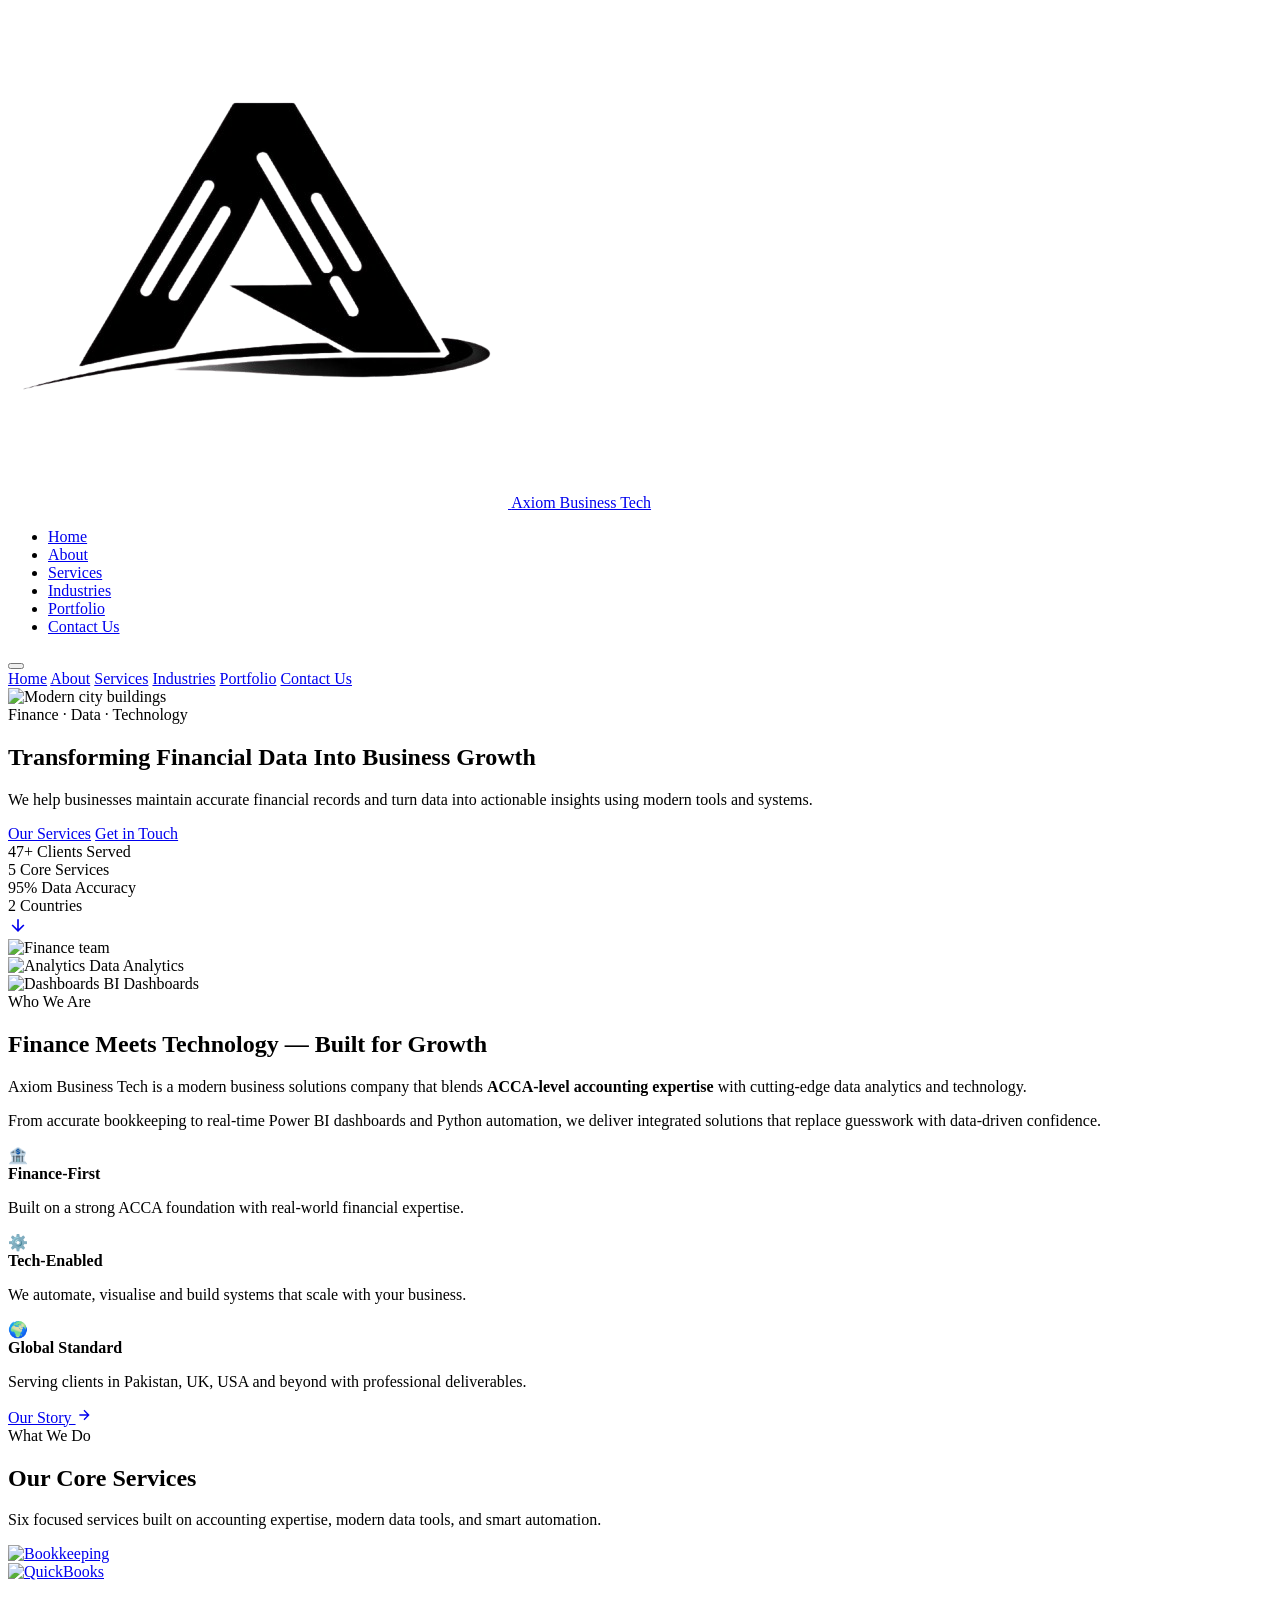
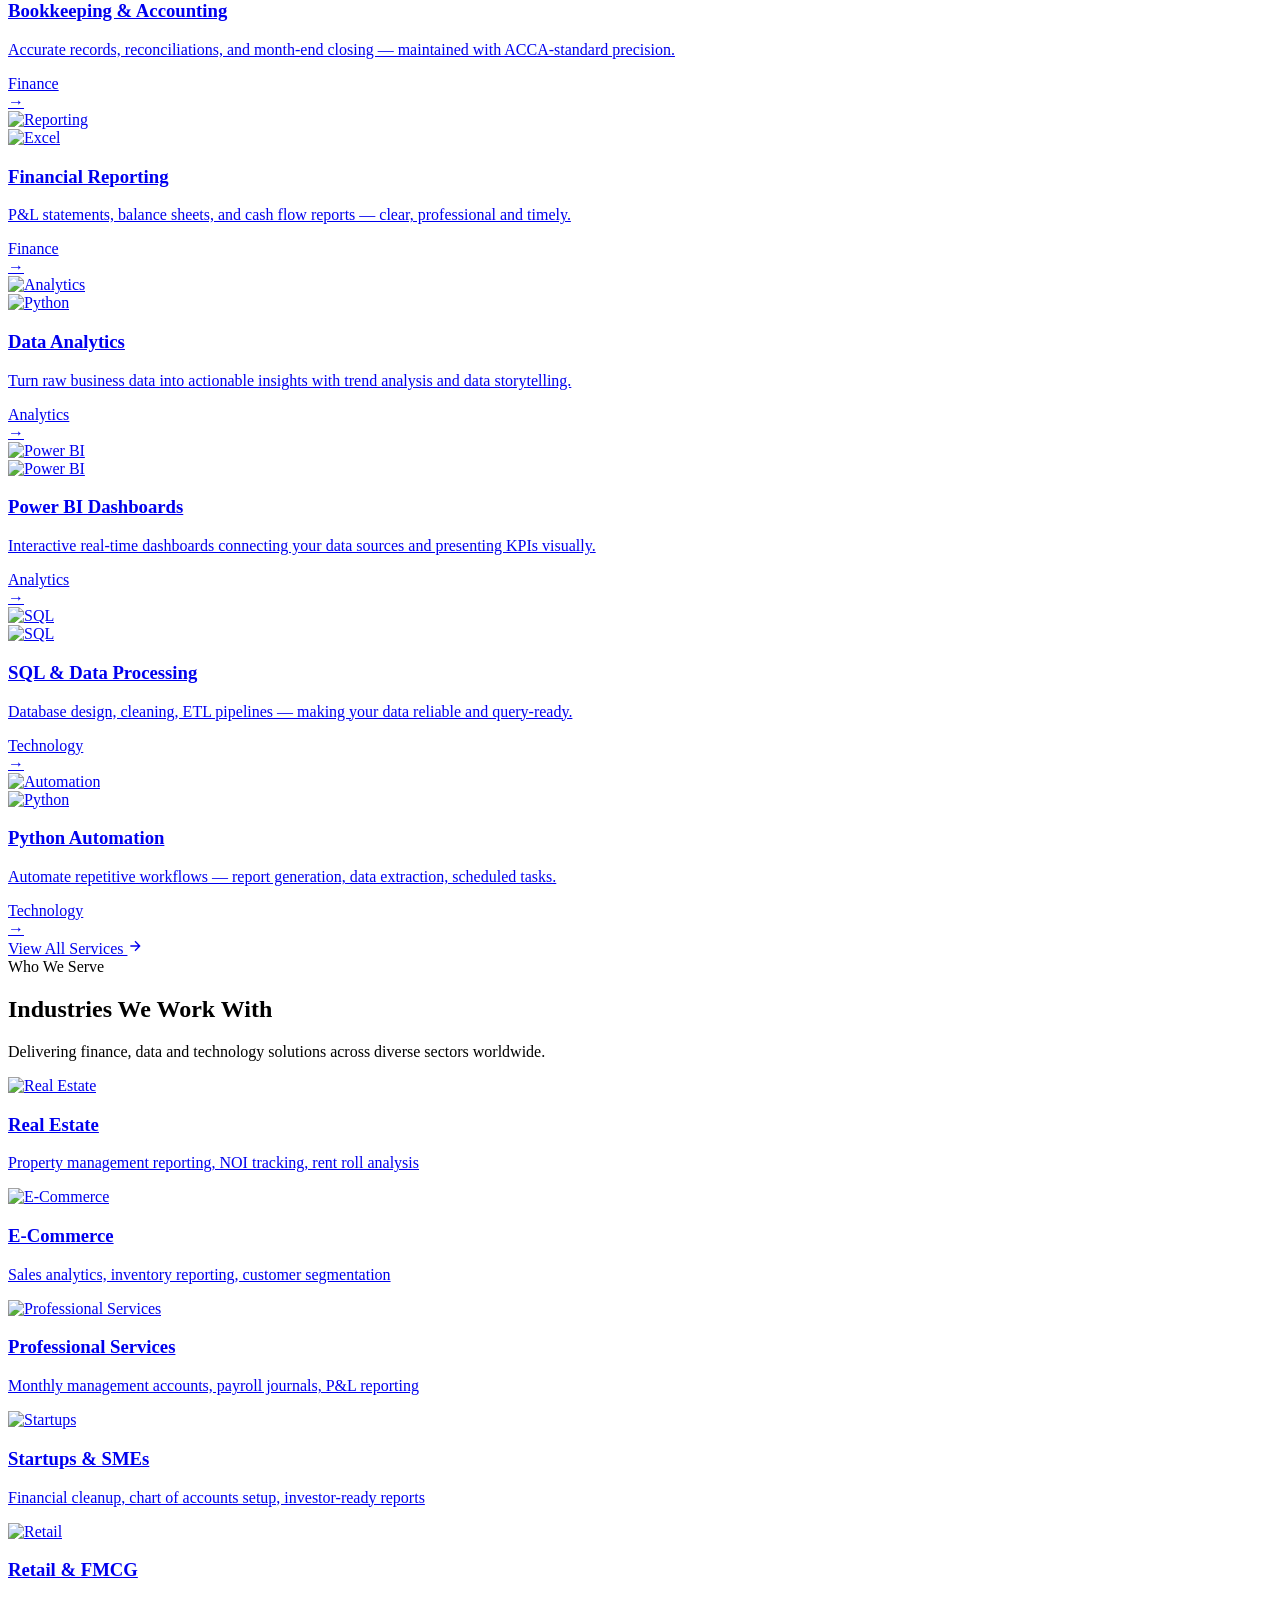
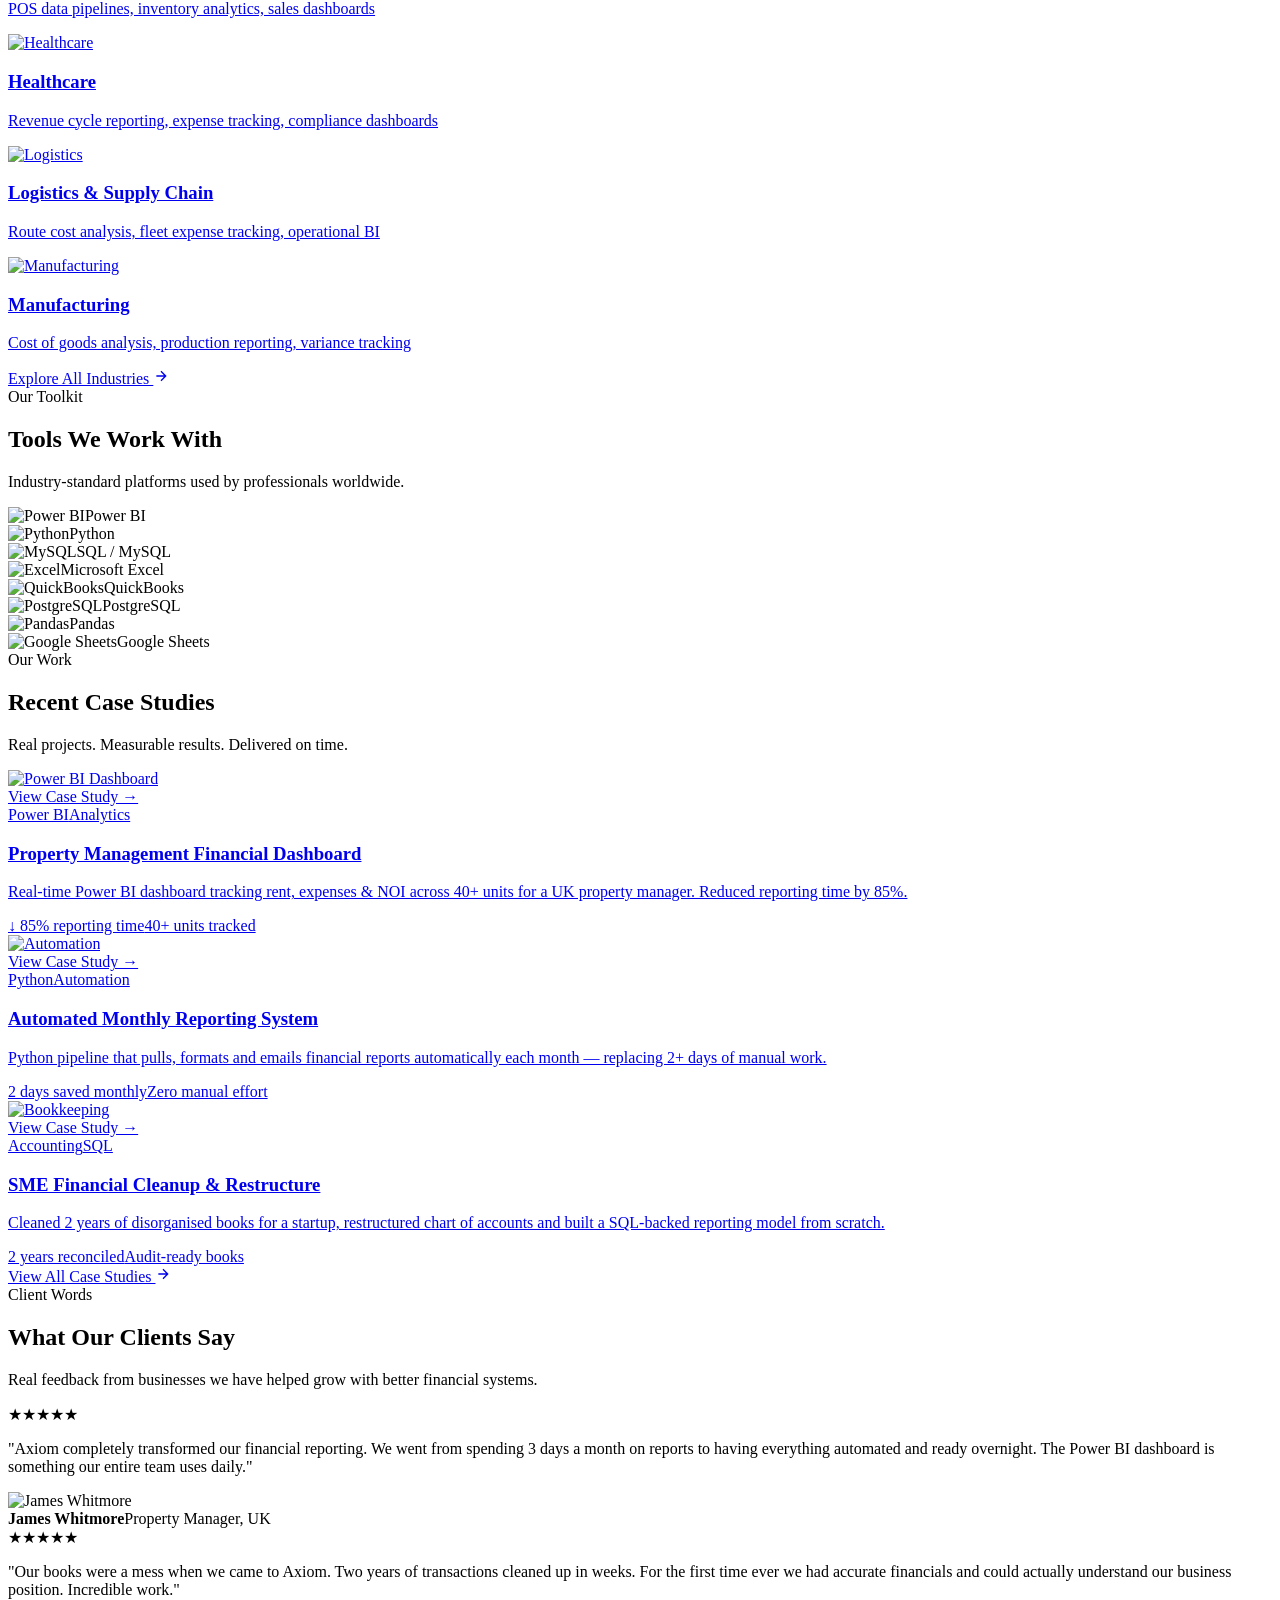
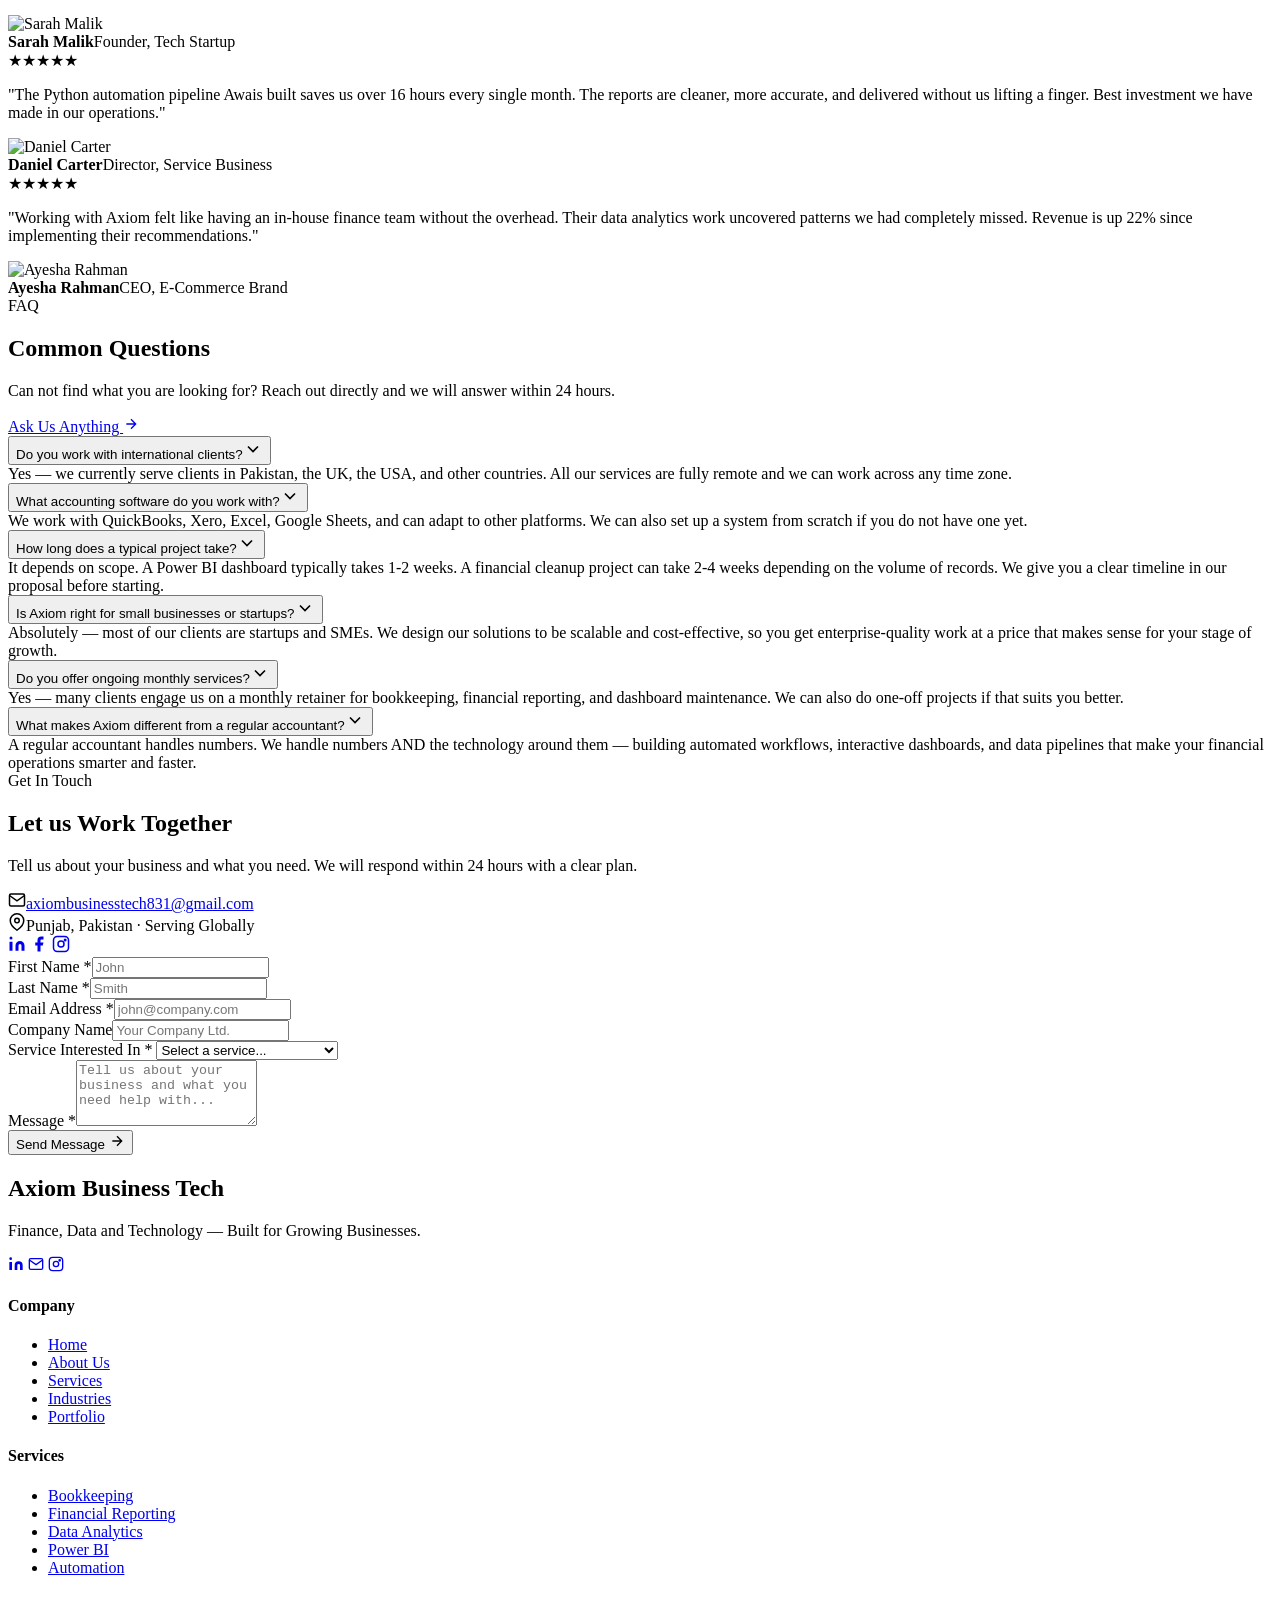
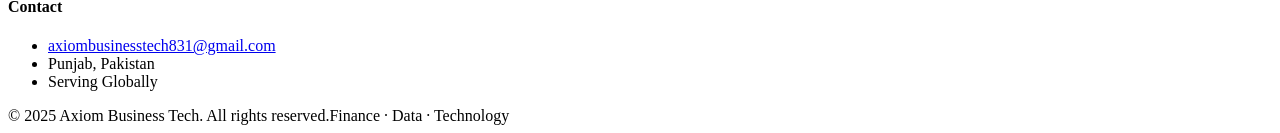
==== commit 4ead4962: "Update index.html" ====
--- a/index.html
+++ b/index.html
@@ -1,956 +1,533 @@
 <!DOCTYPE html>
 <html lang="en">
 <head>
-  <meta charset="UTF-8"/>
-  <meta name="viewport" content="width=device-width, initial-scale=1.0"/>
-  <link rel="icon" href="Assets/axiomlogo.svg" type="image/svg+xml"/>
+  <meta charset="UTF-8" />
+  <meta name="viewport" content="width=device-width, initial-scale=1.0" />
   <title>Axiom Business Tech — Finance, Data & Technology</title>
-  <meta name="description" content="Axiom Business Tech combines accounting expertise, data analytics, and technology to help businesses improve financial clarity and make data-driven decisions."/>
-  <meta name="keywords" content="bookkeeping, accounting, financial reporting, data analytics, Power BI dashboards, business intelligence, Python automation, SQL, ACCA"/>
-  <meta name="author" content="Axiom Business Tech"/>
-  <meta name="robots" content="index, follow"/>
-  <meta property="og:title" content="Axiom Business Tech"/>
-  <meta property="og:description" content="Finance, Data & Technology — Built for Growing Businesses"/>
-  <meta property="og:type" content="website"/>
-  <link rel="preconnect" href="https://fonts.googleapis.com"/>
-  <link rel="preconnect" href="https://fonts.gstatic.com" crossorigin/>
-  <link href="https://fonts.googleapis.com/css2?family=Sora:wght@300;400;500;600;700;800;900&family=DM+Sans:ital,opsz,wght@0,9..40,300;0,9..40,400;0,9..40,500;0,9..40,600;1,9..40,400&display=swap" rel="stylesheet"/>
-  <link rel="stylesheet" href="style.css"/>
-
-  <style>
-    /* ── HERO IMAGE UPGRADE ─────────────────────────────── */
-    .hero {
-      position: relative;
-      min-height: 100vh;
-      display: flex;
-      align-items: center;
-      overflow: hidden;
-      padding: calc(var(--nav-h) + 60px) 0 80px;
-    }
-    .hero-bg-image {
-      position: absolute;
-      inset: 0;
-      z-index: 0;
-    }
-    .hero-bg-image img {
-      width: 100%;
-      height: 100%;
-      object-fit: cover;
-      object-position: center;
-      filter: brightness(0.25) saturate(0.6);
-      transform: scale(1.04);
-      animation: heroImageZoom 14s ease-in-out infinite alternate;
-    }
-    @keyframes heroImageZoom {
-      from { transform: scale(1.04); }
-      to   { transform: scale(1.12); }
-    }
-    .hero-bg-gradient {
-      position: absolute;
-      inset: 0;
-      background:
-        linear-gradient(135deg, rgba(0,212,170,0.18) 0%, transparent 50%),
-        linear-gradient(to right, rgba(6,12,18,0.92) 0%, rgba(6,12,18,0.55) 60%, rgba(6,12,18,0.75) 100%),
-        linear-gradient(to top, rgba(6,12,18,0.8) 0%, transparent 50%);
-      z-index: 1;
-    }
-    .hero-grid-bg { z-index: 2; }
-    .hero-orb { z-index: 2; }
-    .hero-container { z-index: 3; }
-
-    /* ── INDUSTRIES SECTION ─────────────────────────────── */
-    .industries-section {
-      padding: var(--section-pad);
-      background: var(--bg-primary);
-      position: relative;
-      overflow: hidden;
-    }
-    .industries-section::before {
-      content: '';
-      position: absolute;
-      inset: 0;
-      background-image:
-        linear-gradient(rgba(129,140,248,.03) 1px, transparent 1px),
-        linear-gradient(90deg, rgba(129,140,248,.03) 1px, transparent 1px);
-      background-size: 60px 60px;
-      pointer-events: none;
-    }
-    .industries-header {
-      display: flex;
-      align-items: flex-end;
-      justify-content: space-between;
-      margin-bottom: 52px;
-      flex-wrap: wrap;
-      gap: 20px;
-    }
-    .industries-grid {
-      display: grid;
-      grid-template-columns: repeat(4, 1fr);
-      gap: 18px;
-    }
-    .ind-card {
-      position: relative;
-      border-radius: var(--radius-lg);
-      overflow: hidden;
-      height: 260px;
-      cursor: pointer;
-      border: 1px solid var(--border);
-      background: var(--bg-card);
-      transition: transform .5s cubic-bezier(.4,0,.2,1), box-shadow .5s ease, border-color .4s ease;
-    }
-    .ind-card:hover {
-      transform: translateY(-8px);
-      box-shadow: 0 24px 60px rgba(0,0,0,.6);
-      border-color: rgba(0,212,170,.35);
-    }
-    .ind-card img {
-      width: 100%;
-      height: 100%;
-      object-fit: cover;
-      display: block;
-      transition: transform .7s cubic-bezier(.4,0,.2,1), filter .5s ease;
-      filter: brightness(.55) saturate(.75);
-    }
-    .ind-card:hover img {
-      transform: scale(1.1);
-      filter: brightness(.4) saturate(.85);
-    }
-    .ind-overlay {
-      position: absolute;
-      inset: 0;
-      background: linear-gradient(180deg, rgba(6,12,18,.1) 0%, rgba(6,12,18,.8) 100%);
-      transition: background .4s ease;
-    }
-    .ind-card:hover .ind-overlay {
-      background: linear-gradient(180deg, rgba(6,12,18,.2) 0%, rgba(6,12,18,.92) 100%);
-    }
-    .ind-content {
-      position: absolute;
-      bottom: 0;
-      left: 0;
-      right: 0;
-      padding: 20px 22px;
-      transform: translateY(4px);
-      transition: transform .4s ease;
-    }
-    .ind-card:hover .ind-content { transform: translateY(0); }
-    .ind-icon {
-      width: 40px; height: 40px;
-      border-radius: 10px;
-      background: rgba(0,212,170,.15);
-      border: 1px solid rgba(0,212,170,.3);
-      display: flex; align-items: center; justify-content: center;
-      font-size: 18px;
-      margin-bottom: 10px;
-      transition: background .3s, transform .3s;
-    }
-    .ind-card:hover .ind-icon {
-      background: rgba(0,212,170,.25);
-      transform: scale(1.1);
-    }
-    .ind-title {
-      font-family: var(--font-head);
-      font-size: 16px;
-      font-weight: 700;
-      color: #fff;
-      margin-bottom: 5px;
-      line-height: 1.25;
-    }
-    .ind-sub {
-      font-size: 12px;
-      color: rgba(255,255,255,.55);
-      line-height: 1.4;
-      max-height: 0;
-      overflow: hidden;
-      opacity: 0;
-      transition: max-height .4s ease, opacity .35s ease;
-    }
-    .ind-card:hover .ind-sub { max-height: 40px; opacity: 1; }
-    .ind-arrow {
-      position: absolute;
-      top: 14px; right: 14px;
-      width: 34px; height: 34px;
-      border-radius: 50%;
-      background: rgba(255,255,255,.07);
-      border: 1px solid rgba(255,255,255,.18);
-      display: flex; align-items: center; justify-content: center;
-      font-size: 14px; color: #fff;
-      transition: var(--transition);
-      transform: rotate(-45deg);
-    }
-    .ind-card:hover .ind-arrow {
-      background: var(--teal);
-      border-color: var(--teal);
-      color: #060C12;
-      transform: rotate(0deg);
-    }
-
-    /* ── PORTFOLIO WITH UNSPLASH ────────────────────────── */
-    .port-card-img-wrap {
-      position: relative;
-      height: 210px;
-      overflow: hidden;
-      border-bottom: 1px solid var(--border);
-    }
-    .port-card-img-wrap img {
-      width: 100%;
-      height: 100%;
-      object-fit: cover;
-      filter: brightness(.65) saturate(.8);
-      transition: transform .6s cubic-bezier(.4,0,.2,1), filter .5s ease;
-    }
-    .port-card:hover .port-card-img-wrap img {
-      transform: scale(1.08);
-      filter: brightness(.5) saturate(.85);
-    }
-    .port-card-img-wrap .port-img-overlay {
-      position: absolute;
-      inset: 0;
-      background: linear-gradient(180deg, transparent 40%, rgba(6,12,18,.7) 100%);
-    }
-    .port-card-img-wrap .port-img-emoji {
-      position: absolute;
-      bottom: 14px; left: 16px;
-      width: 42px; height: 42px;
-      border-radius: 10px;
-      background: rgba(6,12,18,.7);
-      backdrop-filter: blur(8px);
-      border: 1px solid var(--border);
-      display: flex; align-items: center; justify-content: center;
-      font-size: 20px;
-    }
-    /* Remove old port-card-img color styles when using new wrap */
-    .port-card .port-card-img { display: none !important; }
-
-    /* ── ABOUT SECTION IMAGE ────────────────────────────── */
-    .about-img-wrap {
-      position: relative;
-      border-radius: var(--radius-xl);
-      overflow: hidden;
-      aspect-ratio: 4/3;
-      border: 1px solid var(--border);
-    }
-    .about-img-wrap img {
-      width: 100%;
-      height: 100%;
-      object-fit: cover;
-      filter: brightness(.6) saturate(.7);
-      transition: transform .7s ease, filter .5s ease;
-    }
-    .about-img-wrap:hover img {
-      transform: scale(1.05);
-      filter: brightness(.5) saturate(.8);
-    }
-    .about-img-overlay {
-      position: absolute;
-      inset: 0;
-      background: linear-gradient(135deg, rgba(0,212,170,.08) 0%, rgba(6,12,18,.5) 100%);
-    }
-    .about-img-grid-overlay {
-      position: absolute;
-      inset: 0;
-      display: grid;
-      grid-template-columns: repeat(3,1fr);
-      gap: 16px;
-      padding: 36px;
-      align-content: center;
-    }
-
-    /* ── RESPONSIVE INDUSTRIES ──────────────────────────── */
-    @media (max-width: 1100px) {
-      .industries-grid { grid-template-columns: repeat(2, 1fr); }
-    }
-    @media (max-width: 600px) {
-      .industries-grid { grid-template-columns: 1fr; }
-    }
-
-    /* ── SERVICE CARD ARROW TO SERVICES PAGE ───────────── */
-    .svc-img-card-link {
-      display: block;
-      position: relative;
-      height: 100%;
-      color: inherit;
-      text-decoration: none;
-    }
-  </style>
+  <meta name="description" content="Axiom Business Tech combines accounting expertise, data analytics, and technology to help businesses grow with financial clarity." />
+  <link rel="preconnect" href="https://fonts.googleapis.com" />
+  <link rel="preconnect" href="https://fonts.gstatic.com" crossorigin />
+  <link href="https://fonts.googleapis.com/css2?family=Sora:wght@300;400;500;600;700;800&family=DM+Sans:ital,opsz,wght@0,9..40,300;0,9..40,400;0,9..40,500;0,9..40,600;1,9..40,400&display=swap" rel="stylesheet" />
+  <link rel="stylesheet" href="style.css" />
 </head>
 <body>
 
-<!-- ── NAVBAR ─────────────────────────────────────────────── -->
-<nav class="navbar" id="mainNav" role="navigation" aria-label="Main navigation">
-  <div class="nav-container">
-    <a href="index.html" class="nav-logo" aria-label="Axiom Business Tech">
-      <img src="Assets/axiomlogo.png" alt="Axiom Business Tech" class="nav-logo-img" onerror="this.style.display='none'"/>
-      <span class="nav-logo-text">Axiom Business Tech</span>
-    </a>
-    <ul class="nav-links" role="list">
-      <li><a href="index.html" class="nav-link active">Home</a></li>
-      <li><a href="about.html" class="nav-link">About</a></li>
-      <li><a href="services.html" class="nav-link">Services</a></li>
-      <li><a href="portfolio.html" class="nav-link">Portfolio</a></li>
-      <li><a href="contact.html" class="nav-cta">Contact Us</a></li>
-    </ul>
-    <button id="hamburgerBtn" class="nav-hamburger" aria-label="Toggle menu" aria-expanded="false">
-      <span></span><span></span><span></span>
-    </button>
-  </div>
-  <div id="mobileMenu" class="nav-mobile">
-    <a href="index.html" class="nav-link active">Home</a>
-    <a href="about.html" class="nav-link">About</a>
-    <a href="services.html" class="nav-link">Services</a>
-    <a href="portfolio.html" class="nav-link">Portfolio</a>
-    <a href="contact.html" class="nav-cta">Contact Us</a>
-  </div>
-</nav>
-
-<main>
-
-<!-- ── HERO ───────────────────────────────────────────────── -->
-<section class="hero" id="home" aria-label="Hero">
-
-  <!-- Background Unsplash Image -->
-  <div class="hero-bg-image">
-    <img
-      src="https://images.unsplash.com/photo-1486406146926-c627a92ad1ab?w=1800&q=80"
-      alt="Modern city financial district"
-      fetchpriority="high"
-    />
-  </div>
-  <div class="hero-bg-gradient"></div>
-
-  <div class="hero-grid-bg" aria-hidden="true"></div>
-  <div class="hero-orb hero-orb-1" aria-hidden="true"></div>
-  <div class="hero-orb hero-orb-2" aria-hidden="true"></div>
-  <div class="hero-orb hero-orb-3" aria-hidden="true"></div>
-
-  <div class="hero-container">
+  <!-- NAVBAR -->
+  <nav class="navbar" id="navbar">
+    <div class="nav-inner">
+      <a href="index.html" class="nav-logo" id="navLogo">
+        <img src="Assets/axiomlogo.png" alt="Axiom" class="logo-img" />
+        <span class="logo-name">Axiom Business Tech</span>
+      </a>
+      <ul class="nav-links">
+        <li><a href="index.html" class="nav-link active">Home</a></li>
+        <li><a href="about.html" class="nav-link">About</a></li>
+        <li><a href="services.html" class="nav-link">Services</a></li>
+        <li><a href="industries.html" class="nav-link">Industries</a></li>
+        <li><a href="portfolio.html" class="nav-link">Portfolio</a></li>
+        <li><a href="contact.html" class="nav-link nav-cta">Contact Us</a></li>
+      </ul>
+      <button class="hamburger" id="hamburgerBtn" aria-label="Menu">
+        <span></span><span></span><span></span>
+      </button>
+    </div>
+    <div class="mobile-menu" id="mobileMenu">
+      <a href="index.html" class="mob-link">Home</a>
+      <a href="about.html" class="mob-link">About</a>
+      <a href="services.html" class="mob-link">Services</a>
+      <a href="industries.html" class="mob-link">Industries</a>
+      <a href="portfolio.html" class="mob-link">Portfolio</a>
+      <a href="contact.html" class="mob-link mob-cta">Contact Us</a>
+    </div>
+  </nav>
+
+  <!-- HERO -->
+  <section class="hero" id="home">
+    <div class="hero-bg">
+      <img src="https://images.unsplash.com/photo-1486406146926-c627a92ad1ab?w=1920&q=80&auto=format&fit=crop" alt="Modern city buildings" class="hero-bg-img" />
+      <div class="hero-overlay"></div>
+    </div>
     <div class="hero-content">
-      <div class="hero-badge">
-        <span class="hero-badge-pulse" aria-hidden="true"></span>
-        Finance · Data · Technology
-      </div>
-      <h1 class="hero-title">
-        Transforming<br/><span class="grad">Financial Data</span><br/>Into Growth
-      </h1>
-      <p class="hero-subtitle">
-        We help businesses maintain accurate financial records and turn raw data into actionable insights using modern tools — bookkeeping, Power BI, Python, and beyond.
-      </p>
+      <div class="hero-badge">Finance · Data · Technology</div>
+      <h1 class="hero-title">Transforming <span class="hero-accent">Financial Data</span> Into Business Growth</h1>
+      <p class="hero-sub">We help businesses maintain accurate financial records and turn data into actionable insights using modern tools and systems.</p>
       <div class="hero-actions">
-        <a href="services.html" class="btn btn-primary">
-          Explore Services
-          <svg class="btn-icon" viewBox="0 0 20 20" fill="none" aria-hidden="true"><path d="M4 10h12M10 4l6 6-6 6" stroke="currentColor" stroke-width="2" stroke-linecap="round" stroke-linejoin="round"/></svg>
-        </a>
-        <a href="contact.html" class="btn btn-outline">Contact Us</a>
+        <a href="services.html" class="btn btn-white">Our Services</a>
+        <a href="contact.html" class="btn btn-outline-white">Get in Touch</a>
       </div>
       <div class="hero-stats">
         <div class="hero-stat">
-          <div class="hero-stat-val" data-count="50" data-suffix="+">50+</div>
-          <div class="hero-stat-label">Clients Served</div>
-        </div>
+          <span class="stat-val" data-count="50" data-suffix="+">50+</span>
+          <span class="stat-label">Clients Served</span>
+        </div>
+        <div class="hero-stat-divider"></div>
         <div class="hero-stat">
-          <div class="hero-stat-val" data-count="6" data-suffix="">6</div>
-          <div class="hero-stat-label">Core Services</div>
-        </div>
+          <span class="stat-val" data-count="6" data-suffix="">6</span>
+          <span class="stat-label">Core Services</span>
+        </div>
+        <div class="hero-stat-divider"></div>
         <div class="hero-stat">
-          <div class="hero-stat-val" data-count="100" data-suffix="%">100%</div>
-          <div class="hero-stat-label">Data Accuracy</div>
-        </div>
-      </div>
-    </div>
-
-    <div class="hero-visual" aria-hidden="true">
-      <div class="hero-cards">
-        <div class="hcard hcard-main">
-          <div class="hcard-label">Financial Overview</div>
-          <div class="hcard-value">PKR 2.4M</div>
-          <div class="hcard-sub">↑ 18.4% vs last quarter</div>
-          <div class="hcard-bars">
-            <div class="hcard-bar" style="height:30px"></div>
-            <div class="hcard-bar" style="height:45px"></div>
-            <div class="hcard-bar" style="height:35px"></div>
-            <div class="hcard-bar" style="height:60px"></div>
-            <div class="hcard-bar" style="height:40px"></div>
-            <div class="hcard-bar" style="height:70px"></div>
-            <div class="hcard-bar" style="height:50px"></div>
-          </div>
-        </div>
-        <div class="hcard hcard-float-1">
-          <div class="hcard-icon-row">
-            <div class="hcard-icon">📊</div>
-            <div class="hcard-icon">🔗</div>
-          </div>
-          <div class="hcard-label">Analytics</div>
-          <div class="hcard-name">Power BI</div>
-          <div class="hcard-hint">Live Dashboards</div>
-        </div>
-        <div class="hcard hcard-float-2">
-          <div class="hcard-icon" style="margin-bottom:10px">⚡</div>
-          <div class="hcard-label">Automation</div>
-          <div class="hcard-name">Python</div>
-          <div class="hcard-hint" style="color:var(--indigo)">Workflow Ready</div>
-        </div>
-      </div>
-    </div>
-  </div>
-</section>
-
-<!-- ── MARQUEE ─────────────────────────────────────────────── -->
-<div class="marquee-section" aria-hidden="true">
-  <div class="marquee-track">
-    <span class="marquee-item">Bookkeeping</span>
-    <span class="marquee-item">Financial Reporting</span>
-    <span class="marquee-item">Data Analytics</span>
-    <span class="marquee-item">Power BI Dashboards</span>
-    <span class="marquee-item">Python Automation</span>
-    <span class="marquee-item">SQL Processing</span>
-    <span class="marquee-item">ACCA Standards</span>
-    <span class="marquee-item">Business Intelligence</span>
-    <span class="marquee-item">Cash Flow Analysis</span>
-    <span class="marquee-item">KPI Tracking</span>
-    <span class="marquee-item">ETL Pipelines</span>
-    <span class="marquee-item">Report Automation</span>
-    <span class="marquee-item">Bookkeeping</span>
-    <span class="marquee-item">Financial Reporting</span>
-    <span class="marquee-item">Data Analytics</span>
-    <span class="marquee-item">Power BI Dashboards</span>
-    <span class="marquee-item">Python Automation</span>
-    <span class="marquee-item">SQL Processing</span>
-    <span class="marquee-item">ACCA Standards</span>
-    <span class="marquee-item">Business Intelligence</span>
-    <span class="marquee-item">Cash Flow Analysis</span>
-    <span class="marquee-item">KPI Tracking</span>
-    <span class="marquee-item">ETL Pipelines</span>
-    <span class="marquee-item">Report Automation</span>
-  </div>
-</div>
-
-<!-- ── ABOUT SECTION ───────────────────────────────────────── -->
-<section class="about-section" id="about" aria-label="About">
-  <div class="container">
-    <div class="about-grid">
-      <div class="about-visual fade-up">
-        <div class="about-img-wrap">
-          <img
-            src="https://images.unsplash.com/photo-1507003211169-0a1dd7228f2d?w=800&q=75"
-            alt="Finance team at work"
-            loading="lazy"
-          />
-          <div class="about-img-overlay"></div>
-          <div class="about-img-grid-overlay">
-            <div class="about-icon-item"><div class="about-icon-box teal">📒</div><div class="about-icon-label">Bookkeeping</div></div>
-            <div class="about-icon-item"><div class="about-icon-box indigo">📈</div><div class="about-icon-label">Reporting</div></div>
-            <div class="about-icon-item"><div class="about-icon-box teal">🔍</div><div class="about-icon-label">Analytics</div></div>
-            <div class="about-icon-item"><div class="about-icon-box indigo">📊</div><div class="about-icon-label">Power BI</div></div>
-            <div class="about-icon-item"><div class="about-icon-box teal">🗄️</div><div class="about-icon-label">SQL Data</div></div>
-            <div class="about-icon-item"><div class="about-icon-box indigo">⚙️</div><div class="about-icon-label">Automation</div></div>
-          </div>
-        </div>
-        <div class="about-badge-box">
-          <div class="about-badge-num">ACCA</div>
-          <div class="about-badge-txt">Foundation</div>
-        </div>
-      </div>
-
-      <div class="about-content fade-up delay-2">
-        <div class="section-label">About Us</div>
-        <h2 class="section-title">Finance, Data &<br/>Technology — Combined</h2>
-        <p class="section-subtitle">Axiom Business Tech blends accounting expertise, data analytics, and technology to give businesses financial clarity and smarter decision-making.</p>
-        <div class="about-features">
-          <div class="about-feature">
-            <div class="about-feat-icon">🏦</div>
-            <div>
-              <div class="about-feat-title">Finance-First Approach</div>
-              <div class="about-feat-text">Built on a strong ACCA foundation — we understand numbers the way your business needs them understood.</div>
+          <span class="stat-val" data-count="100" data-suffix="%">100%</span>
+          <span class="stat-label">Data Accuracy</span>
+        </div>
+        <div class="hero-stat-divider"></div>
+        <div class="hero-stat">
+          <span class="stat-val" data-count="3" data-suffix="">3</span>
+          <span class="stat-label">Countries</span>
+        </div>
+      </div>
+    </div>
+    <a href="#about" class="hero-scroll-cue" aria-label="Scroll down">
+      <svg width="20" height="20" viewBox="0 0 24 24" fill="none" stroke="currentColor" stroke-width="2"><path d="M12 5v14M5 12l7 7 7-7"/></svg>
+    </a>
+  </section>
+
+  <!-- ABOUT -->
+  <section class="section about-section" id="about">
+    <div class="container">
+      <div class="about-grid">
+        <div class="about-visual reveal">
+          <div class="about-img-wrap">
+            <img src="https://images.unsplash.com/photo-1554224155-6726b3ff858f?w=800&q=80&auto=format&fit=crop" alt="Finance team" class="about-img" />
+          </div>
+          <div class="about-mini-cards">
+            <div class="about-mini-card">
+              <img src="https://images.unsplash.com/photo-1460925895917-afdab827c52f?w=200&q=70&auto=format&fit=crop" alt="Analytics" />
+              <span>Data Analytics</span>
             </div>
-          </div>
-          <div class="about-feature">
-            <div class="about-feat-icon">💡</div>
-            <div>
-              <div class="about-feat-title">Technology-Enabled Solutions</div>
-              <div class="about-feat-text">We automate, visualize, and build systems that scale with your growth using modern tools.</div>
+            <div class="about-mini-card">
+              <img src="https://images.unsplash.com/photo-1551288049-bebda4e38f71?w=200&q=70&auto=format&fit=crop" alt="Dashboards" />
+              <span>BI Dashboards</span>
             </div>
           </div>
-          <div class="about-feature">
-            <div class="about-feat-icon">🌍</div>
-            <div>
-              <div class="about-feat-title">International Standard</div>
-              <div class="about-feat-text">Serving clients in Pakistan, the UK, the USA, and beyond with professional-grade deliverables.</div>
+        </div>
+        <div class="about-text reveal reveal-delay-1">
+          <div class="section-label">Who We Are</div>
+          <h2 class="section-title">Finance Meets Technology — Built for Growth</h2>
+          <p class="section-body">Axiom Business Tech is a modern business solutions company that blends <strong>ACCA-level accounting expertise</strong> with cutting-edge data analytics and technology.</p>
+          <p class="section-body">From accurate bookkeeping to real-time Power BI dashboards and Python automation, we deliver integrated solutions that replace guesswork with data-driven confidence.</p>
+          <div class="about-features">
+            <div class="about-feat"><span class="feat-icon">🏦</span><div><strong>Finance-First</strong><p>Built on a strong ACCA foundation with real-world financial expertise.</p></div></div>
+            <div class="about-feat"><span class="feat-icon">⚙️</span><div><strong>Tech-Enabled</strong><p>We automate, visualise and build systems that scale with your business.</p></div></div>
+            <div class="about-feat"><span class="feat-icon">🌍</span><div><strong>Global Standard</strong><p>Serving clients in Pakistan, UK, USA and beyond with professional deliverables.</p></div></div>
+          </div>
+          <a href="about.html" class="btn btn-dark">Our Story <svg width="16" height="16" viewBox="0 0 24 24" fill="none" stroke="currentColor" stroke-width="2"><path d="M5 12h14M12 5l7 7-7 7"/></svg></a>
+        </div>
+      </div>
+    </div>
+  </section>
+
+  <!-- SERVICES -->
+  <section class="section services-section" id="services">
+    <div class="container">
+      <div class="section-header reveal">
+        <div class="section-label">What We Do</div>
+        <h2 class="section-title">Our Core Services</h2>
+        <p class="section-subtitle">Six focused services built on accounting expertise, modern data tools, and smart automation.</p>
+      </div>
+      <div class="services-grid">
+        <a href="services.html#bookkeeping" class="service-card reveal reveal-delay-1">
+          <div class="service-card-img"><img src="https://images.unsplash.com/photo-1554224154-26032ffc0d07?w=600&q=80&auto=format&fit=crop" alt="Bookkeeping" /><div class="service-card-overlay"></div></div>
+          <div class="service-card-body">
+            <div class="service-icon-wrap"><img src="https://cdn.simpleicons.org/quickbooks/2CA01C" alt="QuickBooks" class="tool-logo" /></div>
+            <h3>Bookkeeping & Accounting</h3>
+            <p>Accurate records, reconciliations, and month-end closing — maintained with ACCA-standard precision.</p>
+            <span class="service-tag">Finance</span>
+          </div>
+          <div class="service-card-arrow">→</div>
+        </a>
+        <a href="services.html#reporting" class="service-card reveal reveal-delay-2">
+          <div class="service-card-img"><img src="https://images.unsplash.com/photo-1543286386-713bdd548da4?w=600&q=80&auto=format&fit=crop" alt="Reporting" /><div class="service-card-overlay"></div></div>
+          <div class="service-card-body">
+            <div class="service-icon-wrap"><img src="https://img.icons8.com/fluency/96/microsoft-excel-2019.png" alt="Excel" class="tool-logo" /></div>
+            <h3>Financial Reporting</h3>
+            <p>P&amp;L statements, balance sheets, and cash flow reports — clear, professional and timely.</p>
+            <span class="service-tag">Finance</span>
+          </div>
+          <div class="service-card-arrow">→</div>
+        </a>
+        <a href="services.html#analytics" class="service-card reveal reveal-delay-3">
+          <div class="service-card-img"><img src="https://images.unsplash.com/photo-1551288049-bebda4e38f71?w=600&q=80&auto=format&fit=crop" alt="Analytics" /><div class="service-card-overlay"></div></div>
+          <div class="service-card-body">
+            <div class="service-icon-wrap"><img src="https://cdn.simpleicons.org/python/3776AB" alt="Python" class="tool-logo" /></div>
+            <h3>Data Analytics</h3>
+            <p>Turn raw business data into actionable insights with trend analysis and data storytelling.</p>
+            <span class="service-tag">Analytics</span>
+          </div>
+          <div class="service-card-arrow">→</div>
+        </a>
+        <a href="services.html#powerbi" class="service-card reveal reveal-delay-1">
+          <div class="service-card-img"><img src="https://images.unsplash.com/photo-1460925895917-afdab827c52f?w=600&q=80&auto=format&fit=crop" alt="Power BI" /><div class="service-card-overlay"></div></div>
+          <div class="service-card-body">
+            <div class="service-icon-wrap"><img src="https://upload.wikimedia.org/wikipedia/commons/c/cf/New_Power_BI_Logo.svg" alt="Power BI" class="tool-logo" /></div>
+            <h3>Power BI Dashboards</h3>
+            <p>Interactive real-time dashboards connecting your data sources and presenting KPIs visually.</p>
+            <span class="service-tag">Analytics</span>
+          </div>
+          <div class="service-card-arrow">→</div>
+        </a>
+        <a href="services.html#sql" class="service-card reveal reveal-delay-2">
+          <div class="service-card-img"><img src="https://images.unsplash.com/photo-1544383835-bda2bc66a55d?w=600&q=80&auto=format&fit=crop" alt="SQL" /><div class="service-card-overlay"></div></div>
+          <div class="service-card-body">
+            <div class="service-icon-wrap"><img src="https://cdn.simpleicons.org/mysql/4479A1" alt="SQL" class="tool-logo" /></div>
+            <h3>SQL & Data Processing</h3>
+            <p>Database design, cleaning, ETL pipelines — making your data reliable and query-ready.</p>
+            <span class="service-tag">Technology</span>
+          </div>
+          <div class="service-card-arrow">→</div>
+        </a>
+        <a href="services.html#automation" class="service-card reveal reveal-delay-3">
+          <div class="service-card-img"><img src="https://images.unsplash.com/photo-1518432031352-d6fc5c10da5a?w=600&q=80&auto=format&fit=crop" alt="Automation" /><div class="service-card-overlay"></div></div>
+          <div class="service-card-body">
+            <div class="service-icon-wrap"><img src="https://cdn.simpleicons.org/python/3776AB" alt="Python" class="tool-logo" /></div>
+            <h3>Python Automation</h3>
+            <p>Automate repetitive workflows — report generation, data extraction, scheduled tasks.</p>
+            <span class="service-tag">Technology</span>
+          </div>
+          <div class="service-card-arrow">→</div>
+        </a>
+      </div>
+      <div class="section-cta reveal"><a href="services.html" class="btn btn-dark">View All Services <svg width="16" height="16" viewBox="0 0 24 24" fill="none" stroke="currentColor" stroke-width="2"><path d="M5 12h14M12 5l7 7-7 7"/></svg></a></div>
+    </div>
+  </section>
+
+  <!-- INDUSTRIES -->
+  <section class="section industries-section" id="industries">
+    <div class="container">
+      <div class="section-header reveal">
+        <div class="section-label">Who We Serve</div>
+        <h2 class="section-title">Industries We Work With</h2>
+        <p class="section-subtitle">Delivering finance, data and technology solutions across diverse sectors worldwide.</p>
+      </div>
+      <div class="industries-grid">
+        <a href="industries.html#realestate" class="industry-card reveal reveal-delay-1"><img src="https://images.unsplash.com/photo-1560518883-ce09059eeffa?w=600&q=80&auto=format&fit=crop" alt="Real Estate" /><div class="industry-overlay"><h3>Real Estate</h3><p>Property management reporting, NOI tracking, rent roll analysis</p></div></a>
+        <a href="industries.html#ecommerce" class="industry-card reveal reveal-delay-2"><img src="https://images.unsplash.com/photo-1563013544-824ae1b704d3?w=600&q=80&auto=format&fit=crop" alt="E-Commerce" /><div class="industry-overlay"><h3>E-Commerce</h3><p>Sales analytics, inventory reporting, customer segmentation</p></div></a>
+        <a href="industries.html#professional" class="industry-card reveal reveal-delay-3"><img src="https://images.unsplash.com/photo-1507679799987-c73779587ccf?w=600&q=80&auto=format&fit=crop" alt="Professional Services" /><div class="industry-overlay"><h3>Professional Services</h3><p>Monthly management accounts, payroll journals, P&amp;L reporting</p></div></a>
+        <a href="industries.html#startups" class="industry-card reveal reveal-delay-1"><img src="https://images.unsplash.com/photo-1559136555-9303baea8ebd?w=600&q=80&auto=format&fit=crop" alt="Startups" /><div class="industry-overlay"><h3>Startups &amp; SMEs</h3><p>Financial cleanup, chart of accounts setup, investor-ready reports</p></div></a>
+        <a href="industries.html#retail" class="industry-card reveal reveal-delay-2"><img src="https://images.unsplash.com/photo-1441986300917-64674bd600d8?w=600&q=80&auto=format&fit=crop" alt="Retail" /><div class="industry-overlay"><h3>Retail &amp; FMCG</h3><p>POS data pipelines, inventory analytics, sales dashboards</p></div></a>
+        <a href="industries.html#healthcare" class="industry-card reveal reveal-delay-3"><img src="https://images.unsplash.com/photo-1631815589968-fdb09a223b1e?w=600&q=80&auto=format&fit=crop" alt="Healthcare" /><div class="industry-overlay"><h3>Healthcare</h3><p>Revenue cycle reporting, expense tracking, compliance dashboards</p></div></a>
+        <a href="industries.html#logistics" class="industry-card reveal reveal-delay-1"><img src="https://images.unsplash.com/photo-1586528116311-ad8dd3c8310d?w=600&q=80&auto=format&fit=crop" alt="Logistics" /><div class="industry-overlay"><h3>Logistics &amp; Supply Chain</h3><p>Route cost analysis, fleet expense tracking, operational BI</p></div></a>
+        <a href="industries.html#manufacturing" class="industry-card reveal reveal-delay-2"><img src="https://images.unsplash.com/photo-1565043589221-1a6fd9ae45c7?w=600&q=80&auto=format&fit=crop" alt="Manufacturing" /><div class="industry-overlay"><h3>Manufacturing</h3><p>Cost of goods analysis, production reporting, variance tracking</p></div></a>
+      </div>
+      <div class="section-cta reveal"><a href="industries.html" class="btn btn-dark">Explore All Industries <svg width="16" height="16" viewBox="0 0 24 24" fill="none" stroke="currentColor" stroke-width="2"><path d="M5 12h14M12 5l7 7-7 7"/></svg></a></div>
+    </div>
+  </section>
+
+  <!-- TOOLS -->
+  <section class="section tools-section" id="tools">
+    <div class="container">
+      <div class="section-header reveal">
+        <div class="section-label">Our Toolkit</div>
+        <h2 class="section-title">Tools We Work With</h2>
+        <p class="section-subtitle">Industry-standard platforms used by professionals worldwide.</p>
+      </div>
+      <div class="tools-grid">
+        <div class="tool-item reveal reveal-delay-1"><img src="https://upload.wikimedia.org/wikipedia/commons/c/cf/New_Power_BI_Logo.svg" alt="Power BI" /><span>Power BI</span></div>
+        <div class="tool-item reveal reveal-delay-2"><img src="https://cdn.simpleicons.org/python/3776AB" alt="Python" /><span>Python</span></div>
+        <div class="tool-item reveal reveal-delay-3"><img src="https://cdn.simpleicons.org/mysql/4479A1" alt="MySQL" /><span>SQL / MySQL</span></div>
+        <div class="tool-item reveal reveal-delay-1"><img src="https://img.icons8.com/fluency/96/microsoft-excel-2019.png" alt="Excel" /><span>Microsoft Excel</span></div>
+        <div class="tool-item reveal reveal-delay-2"><img src="https://cdn.simpleicons.org/quickbooks/2CA01C" alt="QuickBooks" /><span>QuickBooks</span></div>
+        <div class="tool-item reveal reveal-delay-3"><img src="https://cdn.simpleicons.org/postgresql/4169E1" alt="PostgreSQL" /><span>PostgreSQL</span></div>
+        <div class="tool-item reveal reveal-delay-1"><img src="https://cdn.simpleicons.org/pandas/150458" alt="Pandas" /><span>Pandas</span></div>
+        <div class="tool-item reveal reveal-delay-2"><img src="https://cdn.simpleicons.org/googlesheets/34A853" alt="Google Sheets" /><span>Google Sheets</span></div>
+      </div>
+    </div>
+  </section>
+
+  <!-- PORTFOLIO -->
+  <section class="section portfolio-section" id="portfolio">
+    <div class="container">
+      <div class="section-header reveal">
+        <div class="section-label">Our Work</div>
+        <h2 class="section-title">Recent Case Studies</h2>
+        <p class="section-subtitle">Real projects. Measurable results. Delivered on time.</p>
+      </div>
+      <div class="portfolio-grid">
+        <a href="portfolio.html#project1" class="portfolio-card reveal reveal-delay-1">
+          <div class="portfolio-card-img"><img src="https://images.unsplash.com/photo-1460925895917-afdab827c52f?w=800&q=80&auto=format&fit=crop" alt="Power BI Dashboard" /><div class="portfolio-card-overlay"><span class="portfolio-view">View Case Study →</span></div></div>
+          <div class="portfolio-card-body">
+            <div class="portfolio-tags"><span class="p-tag">Power BI</span><span class="p-tag">Analytics</span></div>
+            <h3>Property Management Financial Dashboard</h3>
+            <p>Real-time Power BI dashboard tracking rent, expenses & NOI across 40+ units for a UK property manager. Reduced reporting time by 85%.</p>
+            <div class="portfolio-result"><span>↓ 85% reporting time</span><span>40+ units tracked</span></div>
+          </div>
+        </a>
+        <a href="portfolio.html#project2" class="portfolio-card reveal reveal-delay-2">
+          <div class="portfolio-card-img"><img src="https://images.unsplash.com/photo-1518432031352-d6fc5c10da5a?w=800&q=80&auto=format&fit=crop" alt="Automation" /><div class="portfolio-card-overlay"><span class="portfolio-view">View Case Study →</span></div></div>
+          <div class="portfolio-card-body">
+            <div class="portfolio-tags"><span class="p-tag">Python</span><span class="p-tag">Automation</span></div>
+            <h3>Automated Monthly Reporting System</h3>
+            <p>Python pipeline that pulls, formats and emails financial reports automatically each month — replacing 2+ days of manual work.</p>
+            <div class="portfolio-result"><span>2 days saved monthly</span><span>Zero manual effort</span></div>
+          </div>
+        </a>
+        <a href="portfolio.html#project3" class="portfolio-card reveal reveal-delay-3">
+          <div class="portfolio-card-img"><img src="https://images.unsplash.com/photo-1554224154-26032ffc0d07?w=800&q=80&auto=format&fit=crop" alt="Bookkeeping" /><div class="portfolio-card-overlay"><span class="portfolio-view">View Case Study →</span></div></div>
+          <div class="portfolio-card-body">
+            <div class="portfolio-tags"><span class="p-tag">Accounting</span><span class="p-tag">SQL</span></div>
+            <h3>SME Financial Cleanup & Restructure</h3>
+            <p>Cleaned 2 years of disorganised books for a startup, restructured chart of accounts and built a SQL-backed reporting model from scratch.</p>
+            <div class="portfolio-result"><span>2 years reconciled</span><span>Audit-ready books</span></div>
+          </div>
+        </a>
+      </div>
+      <div class="section-cta reveal"><a href="portfolio.html" class="btn btn-dark">View All Case Studies <svg width="16" height="16" viewBox="0 0 24 24" fill="none" stroke="currentColor" stroke-width="2"><path d="M5 12h14M12 5l7 7-7 7"/></svg></a></div>
+    </div>
+  </section>
+
+  <!-- TESTIMONIALS -->
+  <section class="section testimonials-section" id="testimonials">
+    <div class="container">
+      <div class="section-header reveal">
+        <div class="section-label">Client Words</div>
+        <h2 class="section-title">What Our Clients Say</h2>
+        <p class="section-subtitle">Real feedback from businesses we have helped grow with better financial systems.</p>
+      </div>
+      <div class="testimonials-grid">
+        <div class="testimonial-card reveal reveal-delay-1">
+          <div class="testimonial-stars">★★★★★</div>
+          <p class="testimonial-text">"Axiom completely transformed our financial reporting. We went from spending 3 days a month on reports to having everything automated and ready overnight. The Power BI dashboard is something our entire team uses daily."</p>
+          <div class="testimonial-author">
+            <img src="https://images.unsplash.com/photo-1507003211169-0a1dd7228f2d?w=80&q=80&auto=format&fit=crop&facepad=3" alt="James Whitmore" class="testimonial-avatar" />
+            <div><strong>James Whitmore</strong><span>Property Manager, UK</span></div>
+          </div>
+        </div>
+        <div class="testimonial-card reveal reveal-delay-2">
+          <div class="testimonial-stars">★★★★★</div>
+          <p class="testimonial-text">"Our books were a mess when we came to Axiom. Two years of transactions cleaned up in weeks. For the first time ever we had accurate financials and could actually understand our business position. Incredible work."</p>
+          <div class="testimonial-author">
+            <img src="https://images.unsplash.com/photo-1494790108377-be9c29b29330?w=80&q=80&auto=format&fit=crop&facepad=3" alt="Sarah Malik" class="testimonial-avatar" />
+            <div><strong>Sarah Malik</strong><span>Founder, Tech Startup</span></div>
+          </div>
+        </div>
+        <div class="testimonial-card reveal reveal-delay-3">
+          <div class="testimonial-stars">★★★★★</div>
+          <p class="testimonial-text">"The Python automation pipeline Awais built saves us over 16 hours every single month. The reports are cleaner, more accurate, and delivered without us lifting a finger. Best investment we have made in our operations."</p>
+          <div class="testimonial-author">
+            <img src="https://images.unsplash.com/photo-1500648767791-00dcc994a43e?w=80&q=80&auto=format&fit=crop&facepad=3" alt="Daniel Carter" class="testimonial-avatar" />
+            <div><strong>Daniel Carter</strong><span>Director, Service Business</span></div>
+          </div>
+        </div>
+        <div class="testimonial-card reveal reveal-delay-1">
+          <div class="testimonial-stars">★★★★★</div>
+          <p class="testimonial-text">"Working with Axiom felt like having an in-house finance team without the overhead. Their data analytics work uncovered patterns we had completely missed. Revenue is up 22% since implementing their recommendations."</p>
+          <div class="testimonial-author">
+            <img src="https://images.unsplash.com/photo-1580489944761-15a19d654956?w=80&q=80&auto=format&fit=crop&facepad=3" alt="Ayesha Rahman" class="testimonial-avatar" />
+            <div><strong>Ayesha Rahman</strong><span>CEO, E-Commerce Brand</span></div>
+          </div>
+        </div>
+      </div>
+    </div>
+  </section>
+
+  <!-- FAQ -->
+  <section class="section faq-section" id="faq">
+    <div class="container">
+      <div class="faq-inner">
+        <div class="faq-left reveal">
+          <div class="section-label">FAQ</div>
+          <h2 class="section-title">Common Questions</h2>
+          <p class="section-body">Can not find what you are looking for? Reach out directly and we will answer within 24 hours.</p>
+          <a href="contact.html" class="btn btn-dark" style="margin-top:24px">Ask Us Anything <svg width="16" height="16" viewBox="0 0 24 24" fill="none" stroke="currentColor" stroke-width="2"><path d="M5 12h14M12 5l7 7-7 7"/></svg></a>
+        </div>
+        <div class="faq-right reveal reveal-delay-1">
+          <div class="faq-item">
+            <button class="faq-q" onclick="toggleFaq(this)">Do you work with international clients?<svg class="faq-icon" width="20" height="20" viewBox="0 0 24 24" fill="none" stroke="currentColor" stroke-width="2"><path d="M6 9l6 6 6-6"/></svg></button>
+            <div class="faq-a">Yes — we currently serve clients in Pakistan, the UK, the USA, and other countries. All our services are fully remote and we can work across any time zone.</div>
+          </div>
+          <div class="faq-item">
+            <button class="faq-q" onclick="toggleFaq(this)">What accounting software do you work with?<svg class="faq-icon" width="20" height="20" viewBox="0 0 24 24" fill="none" stroke="currentColor" stroke-width="2"><path d="M6 9l6 6 6-6"/></svg></button>
+            <div class="faq-a">We work with QuickBooks, Xero, Excel, Google Sheets, and can adapt to other platforms. We can also set up a system from scratch if you do not have one yet.</div>
+          </div>
+          <div class="faq-item">
+            <button class="faq-q" onclick="toggleFaq(this)">How long does a typical project take?<svg class="faq-icon" width="20" height="20" viewBox="0 0 24 24" fill="none" stroke="currentColor" stroke-width="2"><path d="M6 9l6 6 6-6"/></svg></button>
+            <div class="faq-a">It depends on scope. A Power BI dashboard typically takes 1-2 weeks. A financial cleanup project can take 2-4 weeks depending on the volume of records. We give you a clear timeline in our proposal before starting.</div>
+          </div>
+          <div class="faq-item">
+            <button class="faq-q" onclick="toggleFaq(this)">Is Axiom right for small businesses or startups?<svg class="faq-icon" width="20" height="20" viewBox="0 0 24 24" fill="none" stroke="currentColor" stroke-width="2"><path d="M6 9l6 6 6-6"/></svg></button>
+            <div class="faq-a">Absolutely — most of our clients are startups and SMEs. We design our solutions to be scalable and cost-effective, so you get enterprise-quality work at a price that makes sense for your stage of growth.</div>
+          </div>
+          <div class="faq-item">
+            <button class="faq-q" onclick="toggleFaq(this)">Do you offer ongoing monthly services?<svg class="faq-icon" width="20" height="20" viewBox="0 0 24 24" fill="none" stroke="currentColor" stroke-width="2"><path d="M6 9l6 6 6-6"/></svg></button>
+            <div class="faq-a">Yes — many clients engage us on a monthly retainer for bookkeeping, financial reporting, and dashboard maintenance. We can also do one-off projects if that suits you better.</div>
+          </div>
+          <div class="faq-item">
+            <button class="faq-q" onclick="toggleFaq(this)">What makes Axiom different from a regular accountant?<svg class="faq-icon" width="20" height="20" viewBox="0 0 24 24" fill="none" stroke="currentColor" stroke-width="2"><path d="M6 9l6 6 6-6"/></svg></button>
+            <div class="faq-a">A regular accountant handles numbers. We handle numbers AND the technology around them — building automated workflows, interactive dashboards, and data pipelines that make your financial operations smarter and faster.</div>
+          </div>
+        </div>
+      </div>
+    </div>
+  </section>
+
+  <!-- CONTACT -->
+  <section class="section contact-section" id="contact">
+    <div class="container">
+      <div class="contact-inner">
+        <div class="contact-left reveal">
+          <div class="section-label">Get In Touch</div>
+          <h2 class="section-title">Let us Work Together</h2>
+          <p class="section-body">Tell us about your business and what you need. We will respond within 24 hours with a clear plan.</p>
+          <div class="contact-details">
+            <div class="contact-detail"><svg width="18" height="18" viewBox="0 0 24 24" fill="none" stroke="currentColor" stroke-width="2"><path d="M4 4h16c1.1 0 2 .9 2 2v12c0 1.1-.9 2-2 2H4c-1.1 0-2-.9-2-2V6c0-1.1.9-2 2-2z"/><polyline points="22,6 12,13 2,6"/></svg><a href="mailto:axiombusinesstech831@gmail.com">axiombusinesstech831@gmail.com</a></div>
+            <div class="contact-detail"><svg width="18" height="18" viewBox="0 0 24 24" fill="none" stroke="currentColor" stroke-width="2"><path d="M21 10c0 7-9 13-9 13s-9-6-9-13a9 9 0 0118 0z"/><circle cx="12" cy="10" r="3"/></svg><span>Punjab, Pakistan · Serving Globally</span></div>
+          </div>
+          <div class="contact-socials">
+            <a href="https://linkedin.com/company/axiombusinesstech831" target="_blank" class="contact-social" aria-label="LinkedIn"><svg width="18" height="18" viewBox="0 0 24 24" fill="currentColor"><path d="M16 8a6 6 0 016 6v7h-4v-7a2 2 0 00-4 0v7h-4v-7a6 6 0 016-6zM2 9h4v12H2z"/><circle cx="4" cy="4" r="2"/></svg></a>
+            <a href="https://facebook.com/axiombusinesstech831" target="_blank" class="contact-social" aria-label="Facebook"><svg width="18" height="18" viewBox="0 0 24 24" fill="currentColor"><path d="M18 2h-3a5 5 0 00-5 5v3H7v4h3v8h4v-8h3l1-4h-4V7a1 1 0 011-1h3z"/></svg></a>
+            <a href="https://instagram.com/axiombusinesstech831" target="_blank" class="contact-social" aria-label="Instagram"><svg width="18" height="18" viewBox="0 0 24 24" fill="none" stroke="currentColor" stroke-width="2"><rect x="2" y="2" width="20" height="20" rx="5"/><circle cx="12" cy="12" r="4"/><circle cx="17.5" cy="6.5" r="1" fill="currentColor"/></svg></a>
+          </div>
+        </div>
+        <div class="contact-right reveal reveal-delay-1">
+          <form class="contact-form" id="contactForm">
+            <div class="form-row">
+              <div class="form-group"><label>First Name *</label><input type="text" placeholder="John" required /></div>
+              <div class="form-group"><label>Last Name *</label><input type="text" placeholder="Smith" required /></div>
             </div>
-          </div>
-        </div>
-        <a href="about.html" class="btn btn-primary">
-          Our Story
-          <svg class="btn-icon" viewBox="0 0 20 20" fill="none" aria-hidden="true"><path d="M4 10h12M10 4l6 6-6 6" stroke="currentColor" stroke-width="2" stroke-linecap="round" stroke-linejoin="round"/></svg>
-        </a>
-      </div>
-    </div>
-  </div>
-</section>
-
-<!-- ── SERVICES SHOWCASE ──────────────────────────────────── -->
-<section class="services-showcase" id="services" aria-label="Services">
-  <div class="container">
-    <div class="showcase-header">
-      <div class="showcase-header-left fade-up">
-        <div class="section-label">What We Do</div>
-        <h2 class="section-title" style="margin-bottom:0">Our Core Services</h2>
-      </div>
-      <div class="showcase-header-right fade-up delay-2">
-        <a href="services.html" class="btn btn-outline">View All Services</a>
-      </div>
-    </div>
-
-    <div class="showcase-grid">
-
-      <!-- Card 1: Bookkeeping -->
-      <div class="svc-img-card fade-up delay-1">
-        <a href="services.html" class="svc-img-card-link" aria-label="Bookkeeping & Accounting">
-          <img src="https://images.unsplash.com/photo-1554224155-6726b3ff858f?w=700&q=75" alt="Bookkeeping & Accounting" loading="lazy"/>
-          <div class="svc-img-overlay"></div>
-          <div class="svc-img-arrow">↗</div>
-          <div class="svc-img-content">
-            <span class="svc-img-tag">Finance</span>
-            <h3 class="svc-img-title">Bookkeeping & Accounting</h3>
-            <p class="svc-img-desc">Accurate, audit-ready financial records maintained with professional precision.</p>
-          </div>
-        </a>
-      </div>
-
-      <!-- Card 2: Financial Reporting -->
-      <div class="svc-img-card fade-up delay-2">
-        <a href="services.html" class="svc-img-card-link" aria-label="Financial Reporting">
-          <img src="https://images.unsplash.com/photo-1551288049-bebda4e38f71?w=700&q=75" alt="Financial Reporting" loading="lazy"/>
-          <div class="svc-img-overlay"></div>
-          <div class="svc-img-arrow">↗</div>
-          <div class="svc-img-content">
-            <span class="svc-img-tag">Finance</span>
-            <h3 class="svc-img-title">Financial Reporting</h3>
-            <p class="svc-img-desc">Professional P&L, balance sheets and cash flow reports to international standards.</p>
-          </div>
-        </a>
-      </div>
-
-      <!-- Card 3: Data Analytics -->
-      <div class="svc-img-card fade-up delay-3">
-        <a href="services.html" class="svc-img-card-link" aria-label="Data Analytics">
-          <img src="https://images.unsplash.com/photo-1460925895917-afdab827c52f?w=700&q=75" alt="Data Analytics" loading="lazy"/>
-          <div class="svc-img-overlay"></div>
-          <div class="svc-img-arrow">↗</div>
-          <div class="svc-img-content">
-            <span class="svc-img-tag">Analytics</span>
-            <h3 class="svc-img-title">Data Analytics</h3>
-            <p class="svc-img-desc">Turn raw business data into meaningful trends, patterns, and insights.</p>
-          </div>
-        </a>
-      </div>
-
-      <!-- Card 4: Power BI -->
-      <div class="svc-img-card fade-up delay-4">
-        <a href="services.html" class="svc-img-card-link" aria-label="Power BI Dashboards">
-          <img src="https://images.unsplash.com/photo-1504868584819-f8e8b4b6d7e3?w=700&q=75" alt="Power BI Dashboards" loading="lazy"/>
-          <div class="svc-img-overlay"></div>
-          <div class="svc-img-arrow">↗</div>
-          <div class="svc-img-content">
-            <span class="svc-img-tag">Analytics</span>
-            <h3 class="svc-img-title">Power BI Dashboards</h3>
-            <p class="svc-img-desc">Interactive real-time dashboards that visualize your KPIs for fast decisions.</p>
-          </div>
-        </a>
-      </div>
-
-      <!-- Card 5: SQL -->
-      <div class="svc-img-card fade-up delay-1">
-        <a href="services.html" class="svc-img-card-link" aria-label="SQL & Data Processing">
-          <img src="https://images.unsplash.com/photo-1558494949-ef010cbdcc31?w=700&q=75" alt="SQL & Data Processing" loading="lazy"/>
-          <div class="svc-img-overlay"></div>
-          <div class="svc-img-arrow">↗</div>
-          <div class="svc-img-content">
-            <span class="svc-img-tag">Technology</span>
-            <h3 class="svc-img-title">SQL & Data Processing</h3>
-            <p class="svc-img-desc">Database design, ETL pipelines and data transformation that powers your analysis.</p>
-          </div>
-        </a>
-      </div>
-
-      <!-- Card 6: Python -->
-      <div class="svc-img-card fade-up delay-2">
-        <a href="services.html" class="svc-img-card-link" aria-label="Python Automation">
-          <img src="https://images.unsplash.com/photo-1526374965328-7f61d4dc18c5?w=700&q=75" alt="Python Automation" loading="lazy"/>
-          <div class="svc-img-overlay"></div>
-          <div class="svc-img-arrow">↗</div>
-          <div class="svc-img-content">
-            <span class="svc-img-tag">Technology</span>
-            <h3 class="svc-img-title">Python Automation</h3>
-            <p class="svc-img-desc">Automate repetitive financial and data workflows — reports, extraction, and more.</p>
-          </div>
-        </a>
-      </div>
-
-    </div>
-
-    <div class="showcase-cta fade-up delay-3">
-      <a href="services.html" class="btn-showcase">
-        View All Services
-        <span class="btn-showcase-arr">↓</span>
-      </a>
-    </div>
-  </div>
-</section>
-
-<!-- ── INDUSTRIES WE SERVE ────────────────────────────────── -->
-<section class="industries-section" id="industries" aria-label="Industries We Serve">
-  <div class="container">
-    <div class="industries-header">
-      <div class="fade-up">
-        <div class="section-label">Industries</div>
-        <h2 class="section-title" style="margin-bottom:0">Industries We Serve</h2>
-      </div>
-      <p class="section-subtitle fade-up delay-2" style="max-width:400px; text-align:right;">
-        Tailored financial and data solutions across the sectors that drive growth.
-      </p>
-    </div>
-
-    <div class="industries-grid">
-
-      <!-- 1. Real Estate -->
-      <div class="ind-card fade-up delay-1">
-        <img src="https://images.unsplash.com/photo-1560518883-ce09059eeffa?w=700&q=75" alt="Real Estate" loading="lazy"/>
-        <div class="ind-overlay"></div>
-        <div class="ind-arrow">↗</div>
-        <div class="ind-content">
-          <div class="ind-icon">🏢</div>
-          <div class="ind-title">Real Estate</div>
-          <div class="ind-sub">Property finances, NOI tracking & rent analytics</div>
-        </div>
-      </div>
-
-      <!-- 2. E-Commerce -->
-      <div class="ind-card fade-up delay-2">
-        <img src="https://images.unsplash.com/photo-1522204523234-8729aa6e3d5f?w=700&q=75" alt="E-Commerce" loading="lazy"/>
-        <div class="ind-overlay"></div>
-        <div class="ind-arrow">↗</div>
-        <div class="ind-content">
-          <div class="ind-icon">🛒</div>
-          <div class="ind-title">E-Commerce & Retail</div>
-          <div class="ind-sub">Sales reporting, inventory & margin analysis</div>
-        </div>
-      </div>
-
-      <!-- 3. Healthcare -->
-      <div class="ind-card fade-up delay-3">
-        <img src="https://images.unsplash.com/photo-1576091160550-2173dba999ef?w=700&q=75" alt="Healthcare" loading="lazy"/>
-        <div class="ind-overlay"></div>
-        <div class="ind-arrow">↗</div>
-        <div class="ind-content">
-          <div class="ind-icon">🏥</div>
-          <div class="ind-title">Healthcare</div>
-          <div class="ind-sub">Revenue cycle, billing & compliance reporting</div>
-        </div>
-      </div>
-
-      <!-- 4. Technology & SaaS -->
-      <div class="ind-card fade-up delay-4">
-        <img src="https://images.unsplash.com/photo-1518770660439-4636190af475?w=700&q=75" alt="Technology" loading="lazy"/>
-        <div class="ind-overlay"></div>
-        <div class="ind-arrow">↗</div>
-        <div class="ind-content">
-          <div class="ind-icon">💻</div>
-          <div class="ind-title">Technology & SaaS</div>
-          <div class="ind-sub">MRR/ARR tracking, burn rate & growth KPIs</div>
-        </div>
-      </div>
-
-      <!-- 5. Manufacturing -->
-      <div class="ind-card fade-up delay-1">
-        <img src="https://images.unsplash.com/photo-1581091226825-a6a2a5aee158?w=700&q=75" alt="Manufacturing" loading="lazy"/>
-        <div class="ind-overlay"></div>
-        <div class="ind-arrow">↗</div>
-        <div class="ind-content">
-          <div class="ind-icon">🏭</div>
-          <div class="ind-title">Manufacturing</div>
-          <div class="ind-sub">Cost of goods, supply chain & production analytics</div>
-        </div>
-      </div>
-
-      <!-- 6. Professional Services -->
-      <div class="ind-card fade-up delay-2">
-        <img src="https://images.unsplash.com/photo-1521737711867-e3b97375f902?w=700&q=75" alt="Professional Services" loading="lazy"/>
-        <div class="ind-overlay"></div>
-        <div class="ind-arrow">↗</div>
-        <div class="ind-content">
-          <div class="ind-icon">💼</div>
-          <div class="ind-title">Professional Services</div>
-          <div class="ind-sub">Consulting, legal & advisory firm financials</div>
-        </div>
-      </div>
-
-      <!-- 7. Hospitality & Food -->
-      <div class="ind-card fade-up delay-3">
-        <img src="https://images.unsplash.com/photo-1414235077428-338989a2e8c0?w=700&q=75" alt="Hospitality" loading="lazy"/>
-        <div class="ind-overlay"></div>
-        <div class="ind-arrow">↗</div>
-        <div class="ind-content">
-          <div class="ind-icon">🍽️</div>
-          <div class="ind-title">Hospitality & F&B</div>
-          <div class="ind-sub">Revenue per cover, food cost & operational reports</div>
-        </div>
-      </div>
-
-      <!-- 8. Startups & SMEs -->
-      <div class="ind-card fade-up delay-4">
-        <img src="https://images.unsplash.com/photo-1559136555-9303baea8ebd?w=700&q=75" alt="Startups" loading="lazy"/>
-        <div class="ind-overlay"></div>
-        <div class="ind-arrow">↗</div>
-        <div class="ind-content">
-          <div class="ind-icon">🚀</div>
-          <div class="ind-title">Startups & SMEs</div>
-          <div class="ind-sub">Runway, investor reporting & financial modelling</div>
-        </div>
-      </div>
-
-    </div>
-  </div>
-</section>
-
-<!-- ── WHY CHOOSE US ───────────────────────────────────────── -->
-<section class="why-section" id="why-us" aria-label="Why Choose Axiom">
-  <div class="container">
-    <div class="why-grid">
-      <div class="fade-up">
-        <div class="section-label">Why Axiom</div>
-        <h2 class="section-title">Built Different —<br/>For a Reason</h2>
-        <p class="section-subtitle">We're not a generic agency. Every service we offer comes from deep accounting knowledge, real data experience, and a technology-first mindset.</p>
-        <br/><br/>
-        <a href="about.html" class="btn btn-primary">
-          Our Story
-          <svg class="btn-icon" viewBox="0 0 20 20" fill="none" aria-hidden="true"><path d="M4 10h12M10 4l6 6-6 6" stroke="currentColor" stroke-width="2" stroke-linecap="round" stroke-linejoin="round"/></svg>
-        </a>
-      </div>
-      <div class="why-cards">
-        <div class="why-card fade-up delay-1">
-          <div class="why-icon">🎓</div>
-          <div class="why-title">ACCA-Based Expertise</div>
-          <div class="why-text">Our finance work is grounded in internationally recognized accounting standards — not guesswork.</div>
-        </div>
-        <div class="why-card fade-up delay-2">
-          <div class="why-icon">📊</div>
-          <div class="why-title">Data-Driven Insights</div>
-          <div class="why-text">We go beyond numbers — we find the patterns and trends that help you make smarter decisions.</div>
-        </div>
-        <div class="why-card fade-up delay-3">
-          <div class="why-icon">⚙️</div>
-          <div class="why-title">Tech-Enabled Systems</div>
-          <div class="why-text">From Power BI to Python, we build systems that save time and reduce errors at scale.</div>
-        </div>
-        <div class="why-card fade-up delay-4">
-          <div class="why-icon">🚀</div>
-          <div class="why-title">Built to Scale</div>
-          <div class="why-text">Whether you're a startup or growing SME, our solutions are designed to scale with your business.</div>
-        </div>
-      </div>
-    </div>
-  </div>
-</section>
-
-<!-- ── PROCESS ─────────────────────────────────────────────── -->
-<section class="process-section" aria-label="Our Process">
-  <div class="container">
-    <div class="process-header fade-up">
-      <div class="section-label">How We Work</div>
-      <h2 class="section-title">Simple, Transparent Process</h2>
-      <p class="section-subtitle">From first conversation to delivered results — a clear, stress-free process every time.</p>
-    </div>
-    <div class="process-grid">
-      <div class="process-step fade-up delay-1">
-        <div class="process-num">01</div>
-        <div class="process-title">Discovery Call</div>
-        <p class="process-text">We understand your business, pain points, and what you need — no jargon, no pressure.</p>
-      </div>
-      <div class="process-step fade-up delay-2">
-        <div class="process-num">02</div>
-        <div class="process-title">Proposal & Scope</div>
-        <p class="process-text">You receive a clear proposal with deliverables, timeline, and pricing. No hidden fees.</p>
-      </div>
-      <div class="process-step fade-up delay-3">
-        <div class="process-num">03</div>
-        <div class="process-title">Execution</div>
-        <p class="process-text">We build, analyse, and report — keeping you updated throughout with regular check-ins.</p>
-      </div>
-      <div class="process-step fade-up delay-4">
-        <div class="process-num">04</div>
-        <div class="process-title">Delivery & Support</div>
-        <p class="process-text">Final deliverables handed over with full explanations. We remain available for ongoing support.</p>
-      </div>
-    </div>
-  </div>
-</section>
-
-<!-- ── PORTFOLIO PREVIEW ───────────────────────────────────── -->
-<section class="portfolio-section" id="portfolio" aria-label="Portfolio Preview">
-  <div class="container">
-    <div class="portfolio-header">
-      <div>
-        <div class="section-label fade-up">Our Work</div>
-        <h2 class="section-title fade-up delay-1">Recent Projects</h2>
-      </div>
-      <a href="portfolio.html" class="btn btn-outline fade-up delay-2">View All Work</a>
-    </div>
-    <div class="portfolio-grid">
-
-      <!-- Project 1 -->
-      <article class="port-card fade-up delay-1">
-        <div class="port-card-img-wrap">
-          <img
-            src="https://images.unsplash.com/photo-1560472354-b33ff0c44a43?w=700&q=75"
-            alt="Property Management Dashboard"
-            loading="lazy"
-          />
-          <div class="port-img-overlay"></div>
-          <div class="port-img-emoji">📊</div>
-        </div>
-        <div class="port-card-body">
-          <div class="port-tag">Power BI · Analytics</div>
-          <h3 class="port-title">Property Management Financial Dashboard</h3>
-          <p class="port-desc">Real-time Power BI dashboard tracking rent collections, expenses, and NOI across 40+ units for a UK-based property manager.</p>
-          <a href="portfolio.html" class="port-link">View Details <svg width="14" height="14" viewBox="0 0 20 20" fill="none" aria-hidden="true"><path d="M4 10h12M10 4l6 6-6 6" stroke="currentColor" stroke-width="2" stroke-linecap="round" stroke-linejoin="round"/></svg></a>
-        </div>
-      </article>
-
-      <!-- Project 2 -->
-      <article class="port-card fade-up delay-2">
-        <div class="port-card-img-wrap">
-          <img
-            src="https://images.unsplash.com/photo-1526374965328-7f61d4dc18c5?w=700&q=75"
-            alt="Automated Reporting System"
-            loading="lazy"
-          />
-          <div class="port-img-overlay"></div>
-          <div class="port-img-emoji">🤖</div>
-        </div>
-        <div class="port-card-body">
-          <div class="port-tag">Python · Automation</div>
-          <h3 class="port-title">Automated Monthly Reporting System</h3>
-          <p class="port-desc">Python script that pulls data from multiple sources, generates formatted financial reports, and emails them automatically each month.</p>
-          <a href="portfolio.html" class="port-link">View Details <svg width="14" height="14" viewBox="0 0 20 20" fill="none" aria-hidden="true"><path d="M4 10h12M10 4l6 6-6 6" stroke="currentColor" stroke-width="2" stroke-linecap="round" stroke-linejoin="round"/></svg></a>
-        </div>
-      </article>
-
-      <!-- Project 3 -->
-      <article class="port-card fade-up delay-3">
-        <div class="port-card-img-wrap">
-          <img
-            src="https://images.unsplash.com/photo-1554224155-8d04cb21cd6c?w=700&q=75"
-            alt="SME Financial Cleanup"
-            loading="lazy"
-          />
-          <div class="port-img-overlay"></div>
-          <div class="port-img-emoji">📋</div>
-        </div>
-        <div class="port-card-body">
-          <div class="port-tag">Accounting · SQL</div>
-          <h3 class="port-title">SME Financial Cleanup & Restructure</h3>
-          <p class="port-desc">Cleaned 2 years of messy books for a startup, restructured chart of accounts, and built a clean reporting model using Excel and SQL.</p>
-          <a href="portfolio.html" class="port-link">View Details <svg width="14" height="14" viewBox="0 0 20 20" fill="none" aria-hidden="true"><path d="M4 10h12M10 4l6 6-6 6" stroke="currentColor" stroke-width="2" stroke-linecap="round" stroke-linejoin="round"/></svg></a>
-        </div>
-      </article>
-
-    </div>
-  </div>
-</section>
-
-<!-- ── TOOLS ───────────────────────────────────────────────── -->
-<section class="tools-section" aria-label="Tools We Use">
-  <div class="container">
-    <div class="tools-header fade-up">
-      <div class="section-label">Our Toolkit</div>
-      <h2 class="section-title">Tools We Work With</h2>
-    </div>
-    <div class="tools-grid">
-      <div class="tool-chip fade-up delay-1"><div class="tool-icon">📊</div><div class="tool-name">Power BI</div><div class="tool-type">Dashboards</div></div>
-      <div class="tool-chip fade-up delay-2"><div class="tool-icon">🐍</div><div class="tool-name">Python</div><div class="tool-type">Automation</div></div>
-      <div class="tool-chip fade-up delay-3"><div class="tool-icon">🗄️</div><div class="tool-name">SQL</div><div class="tool-type">Databases</div></div>
-      <div class="tool-chip fade-up delay-1"><div class="tool-icon">📗</div><div class="tool-name">Excel</div><div class="tool-type">Modelling</div></div>
-      <div class="tool-chip fade-up delay-2"><div class="tool-icon">☁️</div><div class="tool-name">QuickBooks</div><div class="tool-type">Accounting</div></div>
-      <div class="tool-chip fade-up delay-3"><div class="tool-icon">🎓</div><div class="tool-name">ACCA</div><div class="tool-type">Standards</div></div>
-    </div>
-  </div>
-</section>
-
-<!-- ── CTA ─────────────────────────────────────────────────── -->
-<section class="cta-section" aria-label="Call to Action">
-  <div class="container">
-    <div class="cta-inner fade-up">
-      <div class="section-label" style="justify-content:center">Get Started</div>
-      <h2 class="section-title cta-title">Ready to Bring Clarity<br/>to Your Finances?</h2>
-      <p class="section-subtitle cta-subtitle">Let's talk about how Axiom Business Tech can help you build better financial systems, sharper analytics, and smarter business operations.</p>
-      <div class="cta-actions">
-        <a href="contact.html" class="btn btn-primary">
-          Get in Touch
-          <svg class="btn-icon" viewBox="0 0 20 20" fill="none" aria-hidden="true"><path d="M4 10h12M10 4l6 6-6 6" stroke="currentColor" stroke-width="2" stroke-linecap="round" stroke-linejoin="round"/></svg>
-        </a>
-        <a href="services.html" class="btn btn-ghost">Explore Services</a>
-      </div>
-    </div>
-  </div>
-</section>
-
-</main>
-
-<!-- ── FOOTER ──────────────────────────────────────────────── -->
-<footer class="footer" role="contentinfo">
-  <div class="container">
-    <div class="footer-grid">
-      <div>
-        <div class="footer-brand-logo" aria-label="Axiom Business Tech">A</div>
-        <p class="footer-tagline">Finance, Data & Technology — Built for Growing Businesses. Helping SMEs, startups, and founders operate with financial clarity.</p>
-        <div class="footer-socials">
-          <a href="https://www.linkedin.com/company/axiombusinesstech831" target="_blank" rel="noopener" class="footer-social" aria-label="LinkedIn">
-            <svg width="15" height="15" viewBox="0 0 24 24" fill="currentColor"><path d="M16 8a6 6 0 016 6v7h-4v-7a2 2 0 00-2-2 2 2 0 00-2 2v7h-4v-7a6 6 0 016-6zM2 9h4v12H2z"/><circle cx="4" cy="4" r="2"/></svg>
-          </a>
-          <a href="mailto:axiombusinesstech831@gmail.com" class="footer-social" aria-label="Email">
-            <svg width="15" height="15" viewBox="0 0 24 24" fill="none" stroke="currentColor" stroke-width="2"><path d="M4 4h16c1.1 0 2 .9 2 2v12c0 1.1-.9 2-2 2H4c-1.1 0-2-.9-2-2V6c0-1.1.9-2 2-2z"/><polyline points="22,6 12,13 2,6"/></svg>
-          </a>
-          <a href="https://www.instagram.com/axiombusinesstech831" target="_blank" rel="noopener" class="footer-social" aria-label="Instagram">
-            <svg width="15" height="15" viewBox="0 0 24 24" fill="none" stroke="currentColor" stroke-width="2"><rect x="2" y="2" width="20" height="20" rx="5" ry="5"/><circle cx="12" cy="12" r="4"/><circle cx="17.5" cy="6.5" r="0.5" fill="currentColor"/></svg>
-          </a>
-        </div>
-      </div>
-      <div>
-        <div class="footer-col-title">Company</div>
-        <ul class="footer-links">
-          <li><a href="index.html" class="footer-link">Home</a></li>
-          <li><a href="about.html" class="footer-link">About Us</a></li>
-          <li><a href="services.html" class="footer-link">Services</a></li>
-          <li><a href="portfolio.html" class="footer-link">Portfolio</a></li>
-          <li><a href="contact.html" class="footer-link">Contact</a></li>
-        </ul>
-      </div>
-      <div>
-        <div class="footer-col-title">Services</div>
-        <ul class="footer-links">
-          <li><a href="services.html" class="footer-link">Bookkeeping</a></li>
-          <li><a href="services.html" class="footer-link">Financial Reporting</a></li>
-          <li><a href="services.html" class="footer-link">Data Analytics</a></li>
-          <li><a href="services.html" class="footer-link">Power BI</a></li>
-          <li><a href="services.html" class="footer-link">Automation</a></li>
-        </ul>
-      </div>
-      <div>
-        <div class="footer-col-title">Contact</div>
-        <ul class="footer-links">
-          <li><a href="mailto:axiombusinesstech831@gmail.com" class="footer-link">📧 axiombusinesstech831@gmail.com</a></li>
-          <li><span class="footer-link" style="cursor:default">📍 Punjab, Pakistan</span></li>
-          <li><span class="footer-link" style="cursor:default">🌐 Serving Globally</span></li>
-        </ul>
-      </div>
-    </div>
-    <div class="footer-bottom">
-      <p class="footer-copy">© 2025 <span>Axiom Business Tech</span>. All rights reserved.</p>
-      <p class="footer-made">Finance · Data · Technology</p>
-    </div>
-  </div>
-</footer>
-
-<script src="main.js"></script>
+            <div class="form-group"><label>Email Address *</label><input type="email" placeholder="john@company.com" required /></div>
+            <div class="form-group"><label>Company Name</label><input type="text" placeholder="Your Company Ltd." /></div>
+            <div class="form-group"><label>Service Interested In *</label>
+              <select required>
+                <option value="" disabled selected>Select a service...</option>
+                <option>Bookkeeping &amp; Accounting</option>
+                <option>Financial Reporting</option>
+                <option>Data Analytics</option>
+                <option>Power BI Dashboards</option>
+                <option>SQL &amp; Data Processing</option>
+                <option>Python Automation</option>
+                <option>Other / Not Sure Yet</option>
+              </select>
+            </div>
+            <div class="form-group"><label>Message *</label><textarea rows="4" placeholder="Tell us about your business and what you need help with..." required></textarea></div>
+            <button type="submit" class="btn btn-dark btn-full">Send Message <svg width="16" height="16" viewBox="0 0 24 24" fill="none" stroke="currentColor" stroke-width="2"><path d="M5 12h14M12 5l7 7-7 7"/></svg></button>
+          </form>
+        </div>
+      </div>
+    </div>
+  </section>
+
+  <!-- FOOTER -->
+  <footer class="footer">
+    <div class="container">
+      <div class="footer-grid">
+       <div class="footer-brand">
+  <h2 class="footer-brand-name">Axiom Business Tech</h2>
+  <p>Finance, Data and Technology — Built for Growing Businesses.</p>
+          <div class="footer-socials">
+            <a href="https://linkedin.com/company/axiombusinesstech831" target="_blank" aria-label="LinkedIn"><svg width="16" height="16" viewBox="0 0 24 24" fill="currentColor"><path d="M16 8a6 6 0 016 6v7h-4v-7a2 2 0 00-4 0v7h-4v-7a6 6 0 016-6zM2 9h4v12H2z"/><circle cx="4" cy="4" r="2"/></svg></a>
+            <a href="mailto:axiombusinesstech831@gmail.com" aria-label="Email"><svg width="16" height="16" viewBox="0 0 24 24" fill="none" stroke="currentColor" stroke-width="2"><path d="M4 4h16c1.1 0 2 .9 2 2v12c0 1.1-.9 2-2 2H4c-1.1 0-2-.9-2-2V6c0-1.1.9-2 2-2z"/><polyline points="22,6 12,13 2,6"/></svg></a>
+            <a href="https://instagram.com/axiombusinesstech831" target="_blank" aria-label="Instagram"><svg width="16" height="16" viewBox="0 0 24 24" fill="none" stroke="currentColor" stroke-width="2"><rect x="2" y="2" width="20" height="20" rx="5"/><circle cx="12" cy="12" r="4"/><circle cx="17.5" cy="6.5" r="1" fill="currentColor"/></svg></a>
+          </div>
+        </div>
+        <div class="footer-col"><h4>Company</h4><ul><li><a href="index.html">Home</a></li><li><a href="about.html">About Us</a></li><li><a href="services.html">Services</a></li><li><a href="industries.html">Industries</a></li><li><a href="portfolio.html">Portfolio</a></li></ul></div>
+        <div class="footer-col"><h4>Services</h4><ul><li><a href="services.html#bookkeeping">Bookkeeping</a></li><li><a href="services.html#reporting">Financial Reporting</a></li><li><a href="services.html#analytics">Data Analytics</a></li><li><a href="services.html#powerbi">Power BI</a></li><li><a href="services.html#automation">Automation</a></li></ul></div>
+        <div class="footer-col"><h4>Contact</h4><ul><li><a href="mailto:axiombusinesstech831@gmail.com">axiombusinesstech831@gmail.com</a></li><li><span>Punjab, Pakistan</span></li><li><span>Serving Globally</span></li></ul></div>
+      </div>
+      <div class="footer-bottom"><span>© 2025 Axiom Business Tech. All rights reserved.</span><span>Finance · Data · Technology</span></div>
+    </div>
+  </footer>
+
+  <script>
+    // MOBILE MENU
+    var hamburger = document.getElementById('hamburgerBtn');
+    var mobileMenu = document.getElementById('mobileMenu');
+    if (hamburger && mobileMenu) {
+      hamburger.onclick = function(e) {
+        e.stopPropagation();
+        var open = mobileMenu.style.display === 'flex';
+        mobileMenu.style.display = open ? 'none' : 'flex';
+        hamburger.classList.toggle('open', !open);
+      };
+      mobileMenu.querySelectorAll('a').forEach(function(a) {
+        a.onclick = function() { mobileMenu.style.display = 'none'; hamburger.classList.remove('open'); };
+      });
+      document.addEventListener('click', function(e) {
+        if (!hamburger.contains(e.target) && !mobileMenu.contains(e.target)) {
+          mobileMenu.style.display = 'none'; hamburger.classList.remove('open');
+        }
+      });
+    }
+
+    // NAVBAR SCROLL
+    var navbar = document.getElementById('navbar');
+    window.addEventListener('scroll', function() {
+      navbar.classList.toggle('scrolled', window.scrollY > 60);
+    }, { passive: true });
+
+    // LOGO HOVER NAME
+    var navLogo = document.getElementById('navLogo');
+    var logoName = navLogo ? navLogo.querySelector('.logo-name') : null;
+    if (navLogo && logoName) {
+      var hideTimer;
+      navLogo.addEventListener('mouseenter', function() { clearTimeout(hideTimer); logoName.classList.add('visible'); });
+      navLogo.addEventListener('mouseleave', function() { hideTimer = setTimeout(function() { logoName.classList.remove('visible'); }, 800); });
+      navLogo.addEventListener('touchstart', function(e) {
+        e.preventDefault();
+        logoName.classList.toggle('visible');
+        clearTimeout(hideTimer);
+        hideTimer = setTimeout(function() { logoName.classList.remove('visible'); }, 1500);
+      });
+    }
+
+    // SCROLL REVEAL
+    function revealOnScroll() {
+      document.querySelectorAll('.reveal').forEach(function(el) {
+        if (el.getBoundingClientRect().top < window.innerHeight - 60) el.classList.add('visible');
+      });
+    }
+    window.addEventListener('scroll', revealOnScroll, { passive: true });
+    revealOnScroll();
+
+    // COUNTER ANIMATION
+    var countersStarted = false;
+    function startCounters() {
+      if (countersStarted) return;
+      countersStarted = true;
+      document.querySelectorAll('.stat-val[data-count]').forEach(function(el) {
+        var target = +el.dataset.count;
+        var suffix = el.dataset.suffix || '';
+        var cur = 0, step = target / 60;
+        var t = setInterval(function() {
+          cur += step;
+          if (cur >= target) { cur = target; clearInterval(t); }
+          el.textContent = Math.floor(cur) + suffix;
+        }, 25);
+      });
+    }
+    setTimeout(startCounters, 800);
+
+    // FAQ
+    function toggleFaq(btn) {
+      var item = btn.closest('.faq-item');
+      var isOpen = item.classList.contains('open');
+      document.querySelectorAll('.faq-item.open').forEach(function(i) { i.classList.remove('open'); });
+      if (!isOpen) item.classList.add('open');
+    }
+
+    // SMOOTH SCROLL
+    document.querySelectorAll('a[href^="#"]').forEach(function(a) {
+      a.addEventListener('click', function(e) {
+        var target = document.querySelector(this.getAttribute('href'));
+        if (target) { e.preventDefault(); window.scrollTo({ top: target.getBoundingClientRect().top + window.pageYOffset - 80, behavior: 'smooth' }); }
+      });
+    });
+
+    // CONTACT FORM
+    var form = document.getElementById('contactForm');
+    if (form) {
+      form.addEventListener('submit', function(e) {
+        e.preventDefault();
+        var btn = form.querySelector('button[type=submit]');
+        btn.textContent = 'Sending...';
+        btn.disabled = true;
+        setTimeout(function() {
+          btn.innerHTML = '✓ Message Sent!';
+          btn.style.background = '#16a34a';
+          form.reset();
+          setTimeout(function() { btn.innerHTML = 'Send Message <svg width="16" height="16" viewBox="0 0 24 24" fill="none" stroke="currentColor" stroke-width="2"><path d="M5 12h14M12 5l7 7-7 7"/></svg>'; btn.style.background = ''; btn.disabled = false; }, 3000);
+        }, 1200);
+      });
+    }
+  </script>
 </body>
 </html>
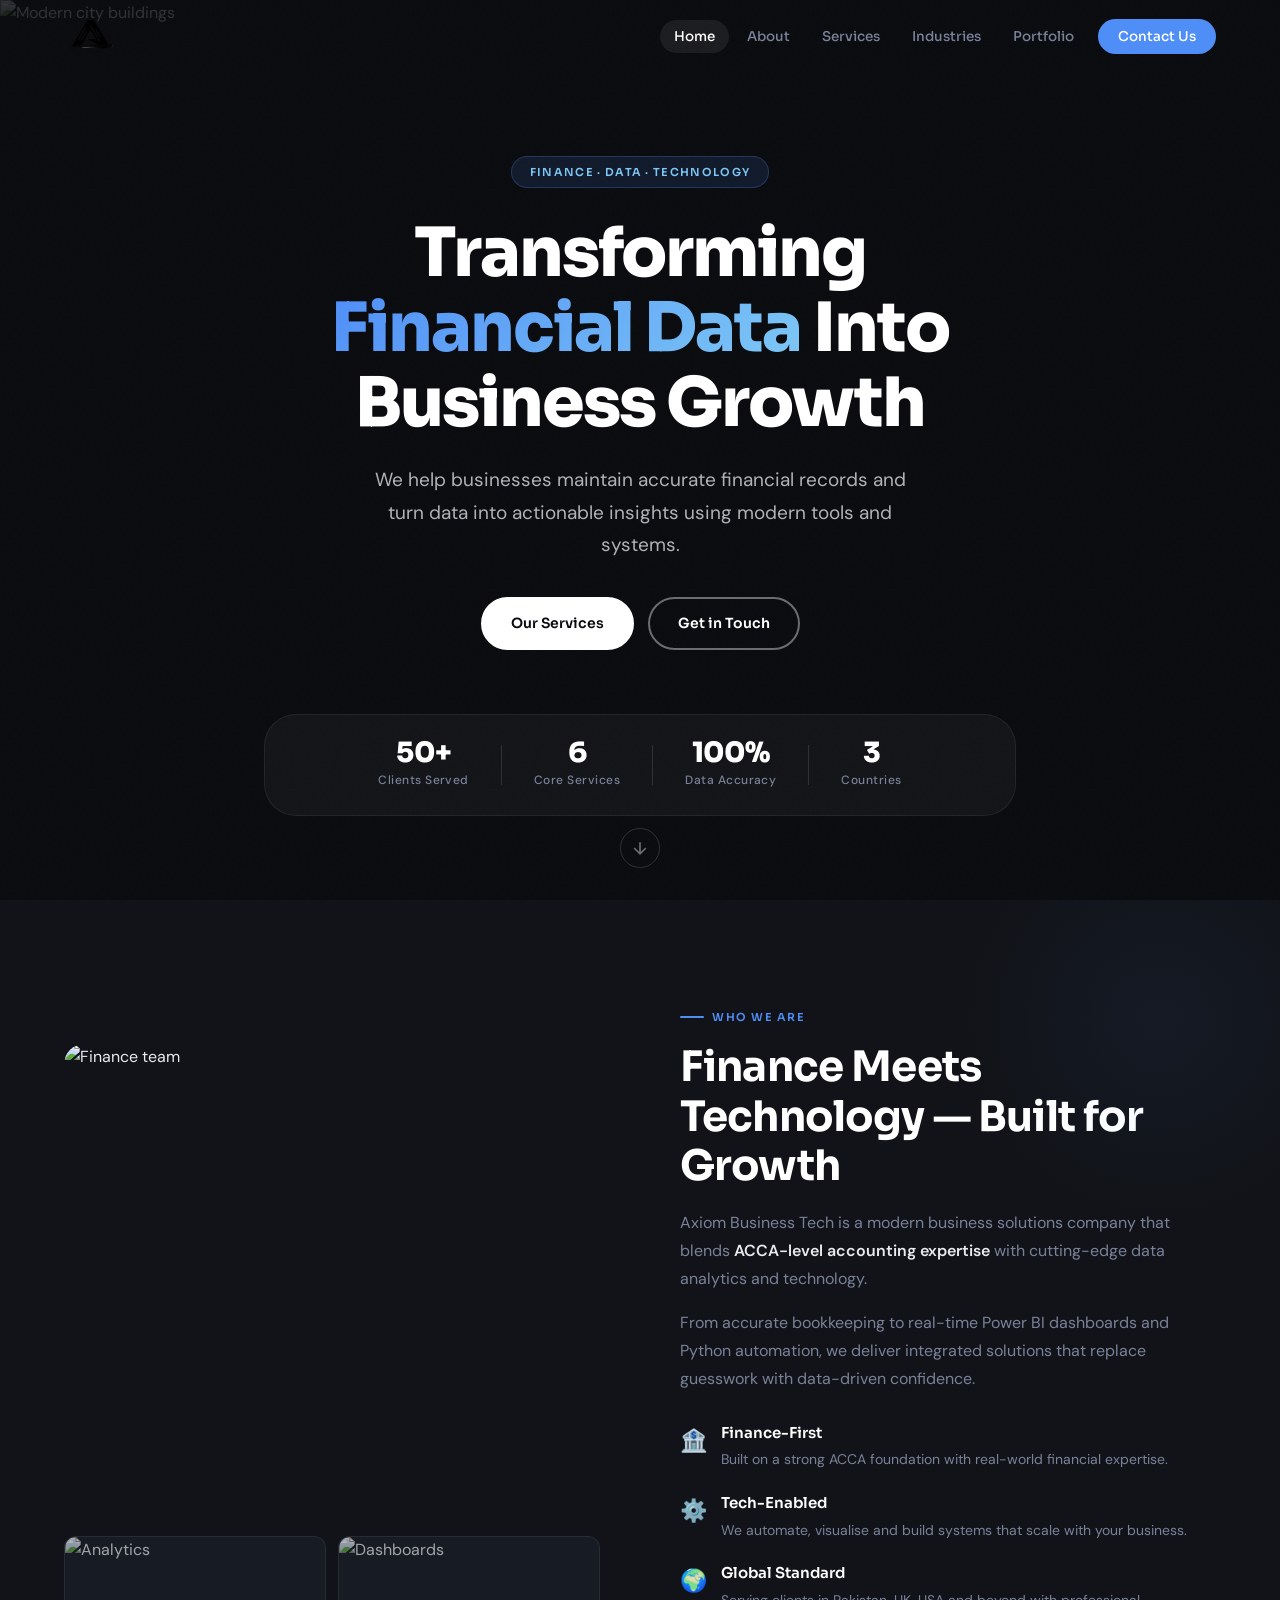
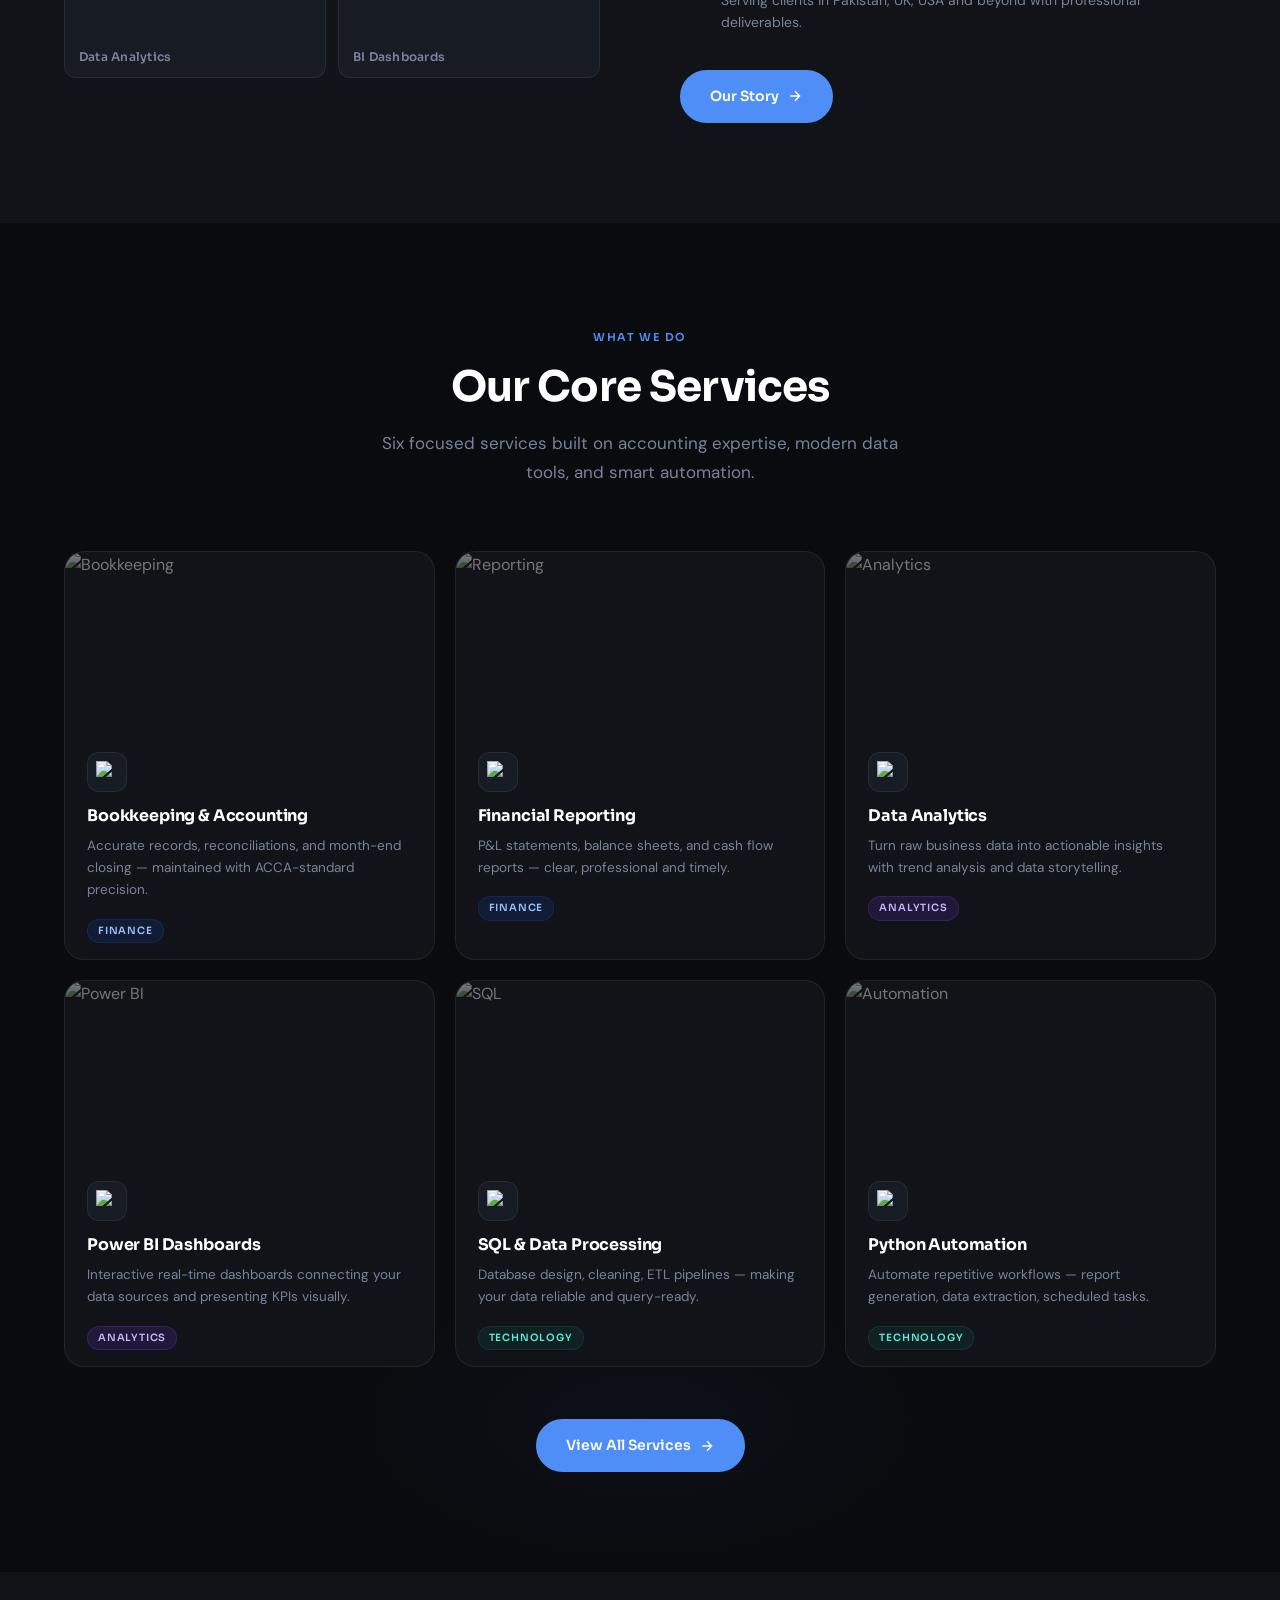
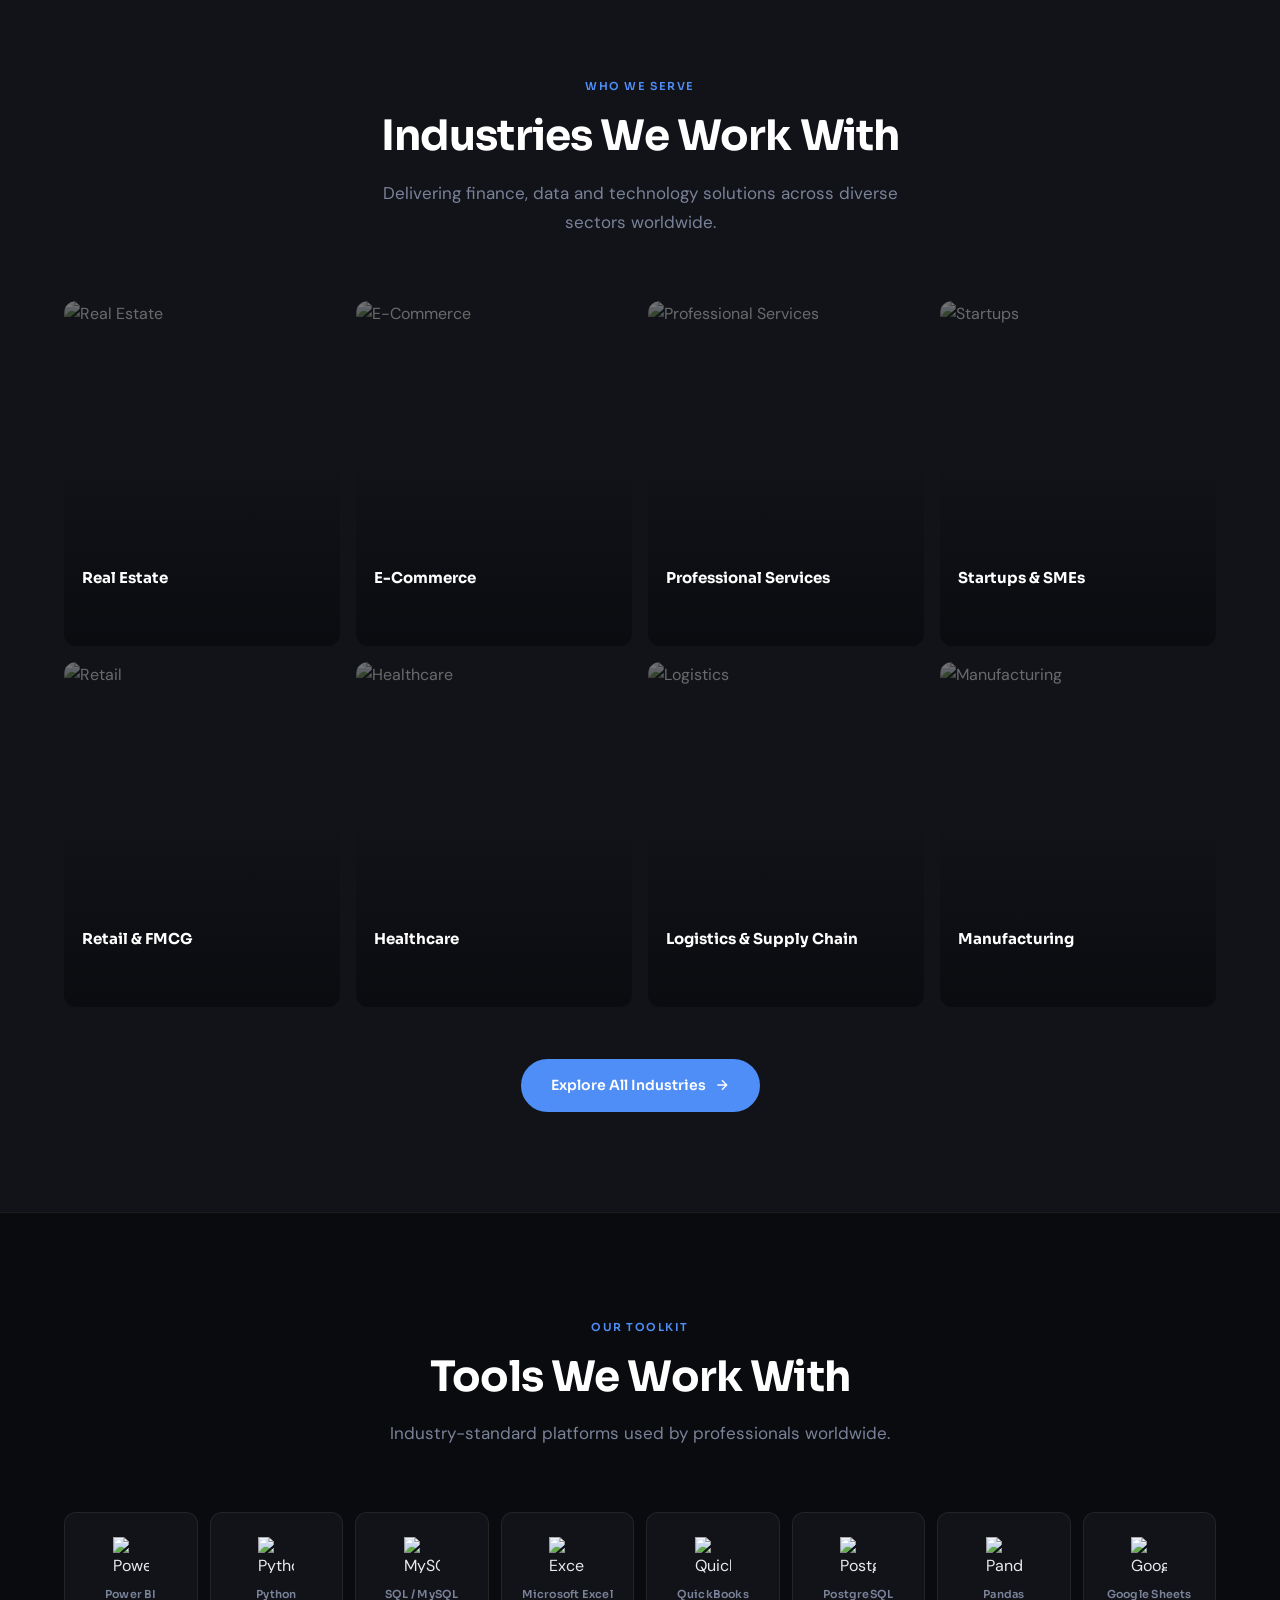
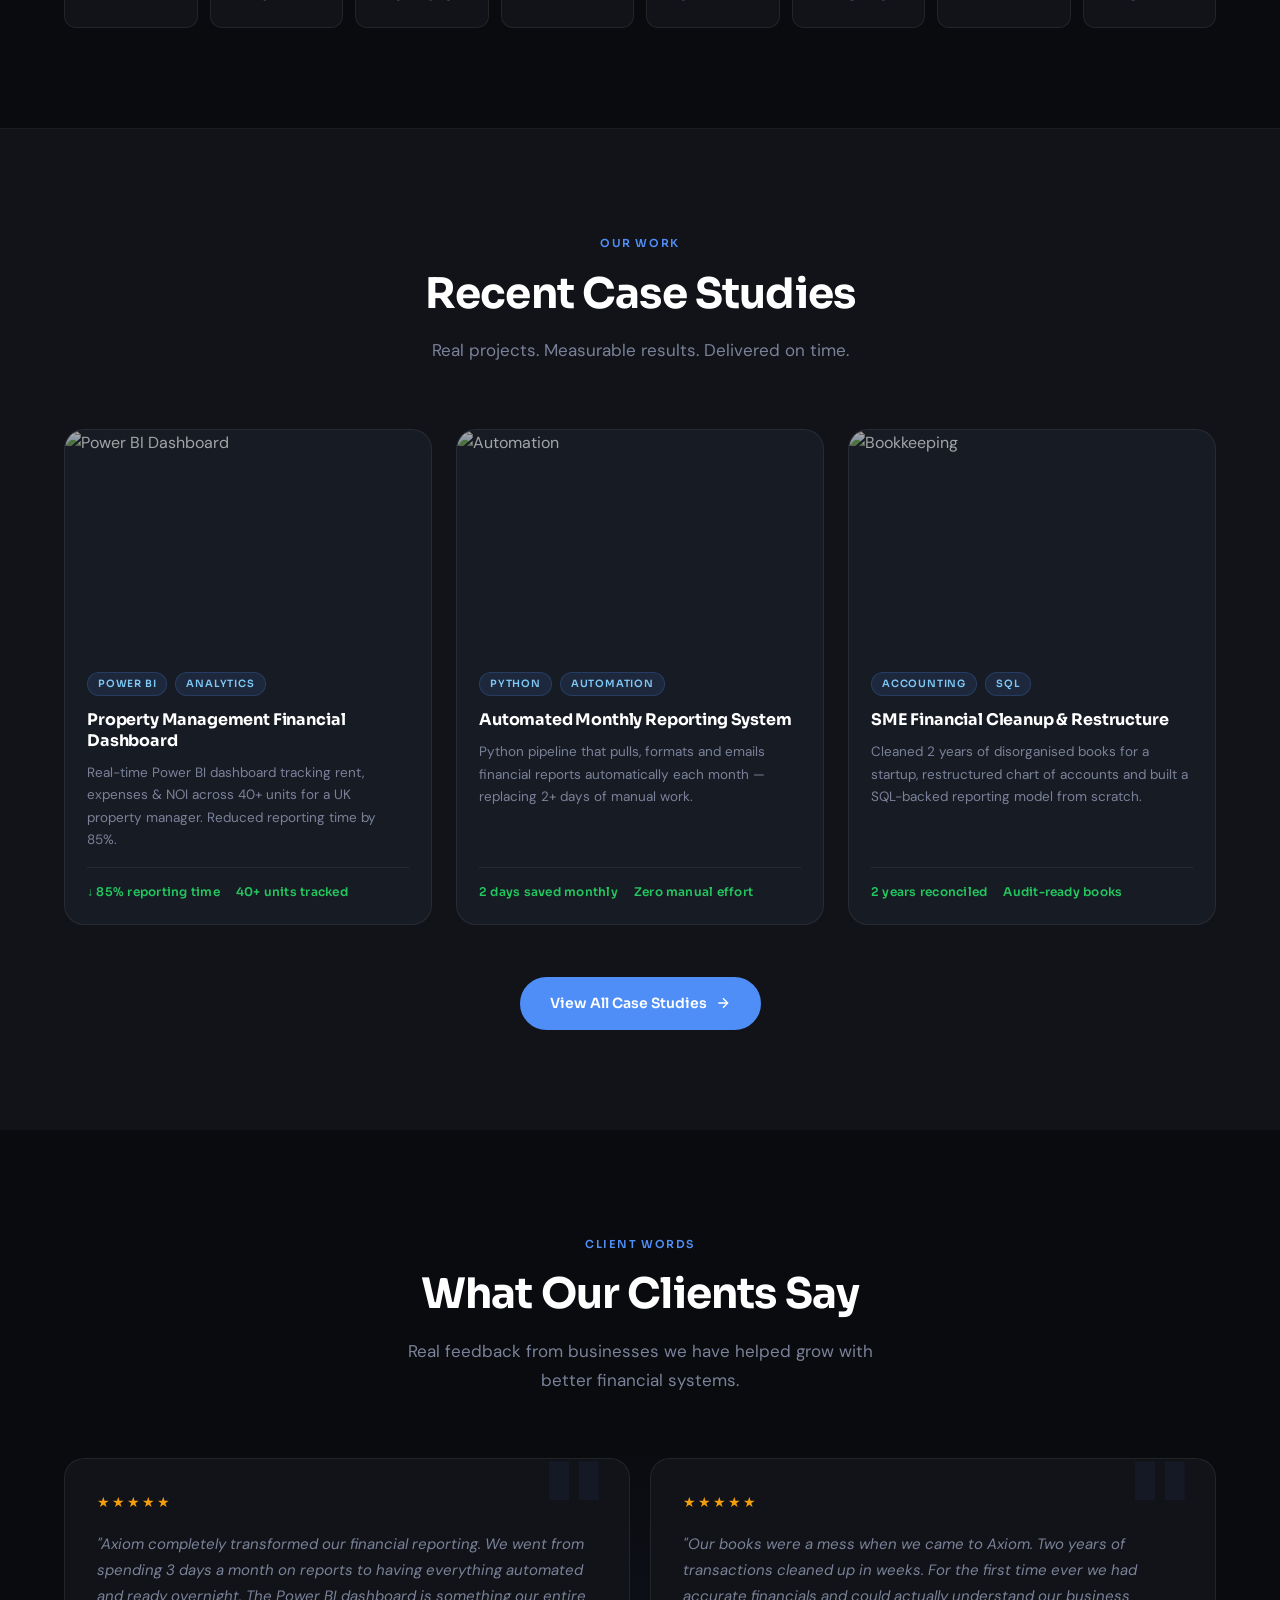
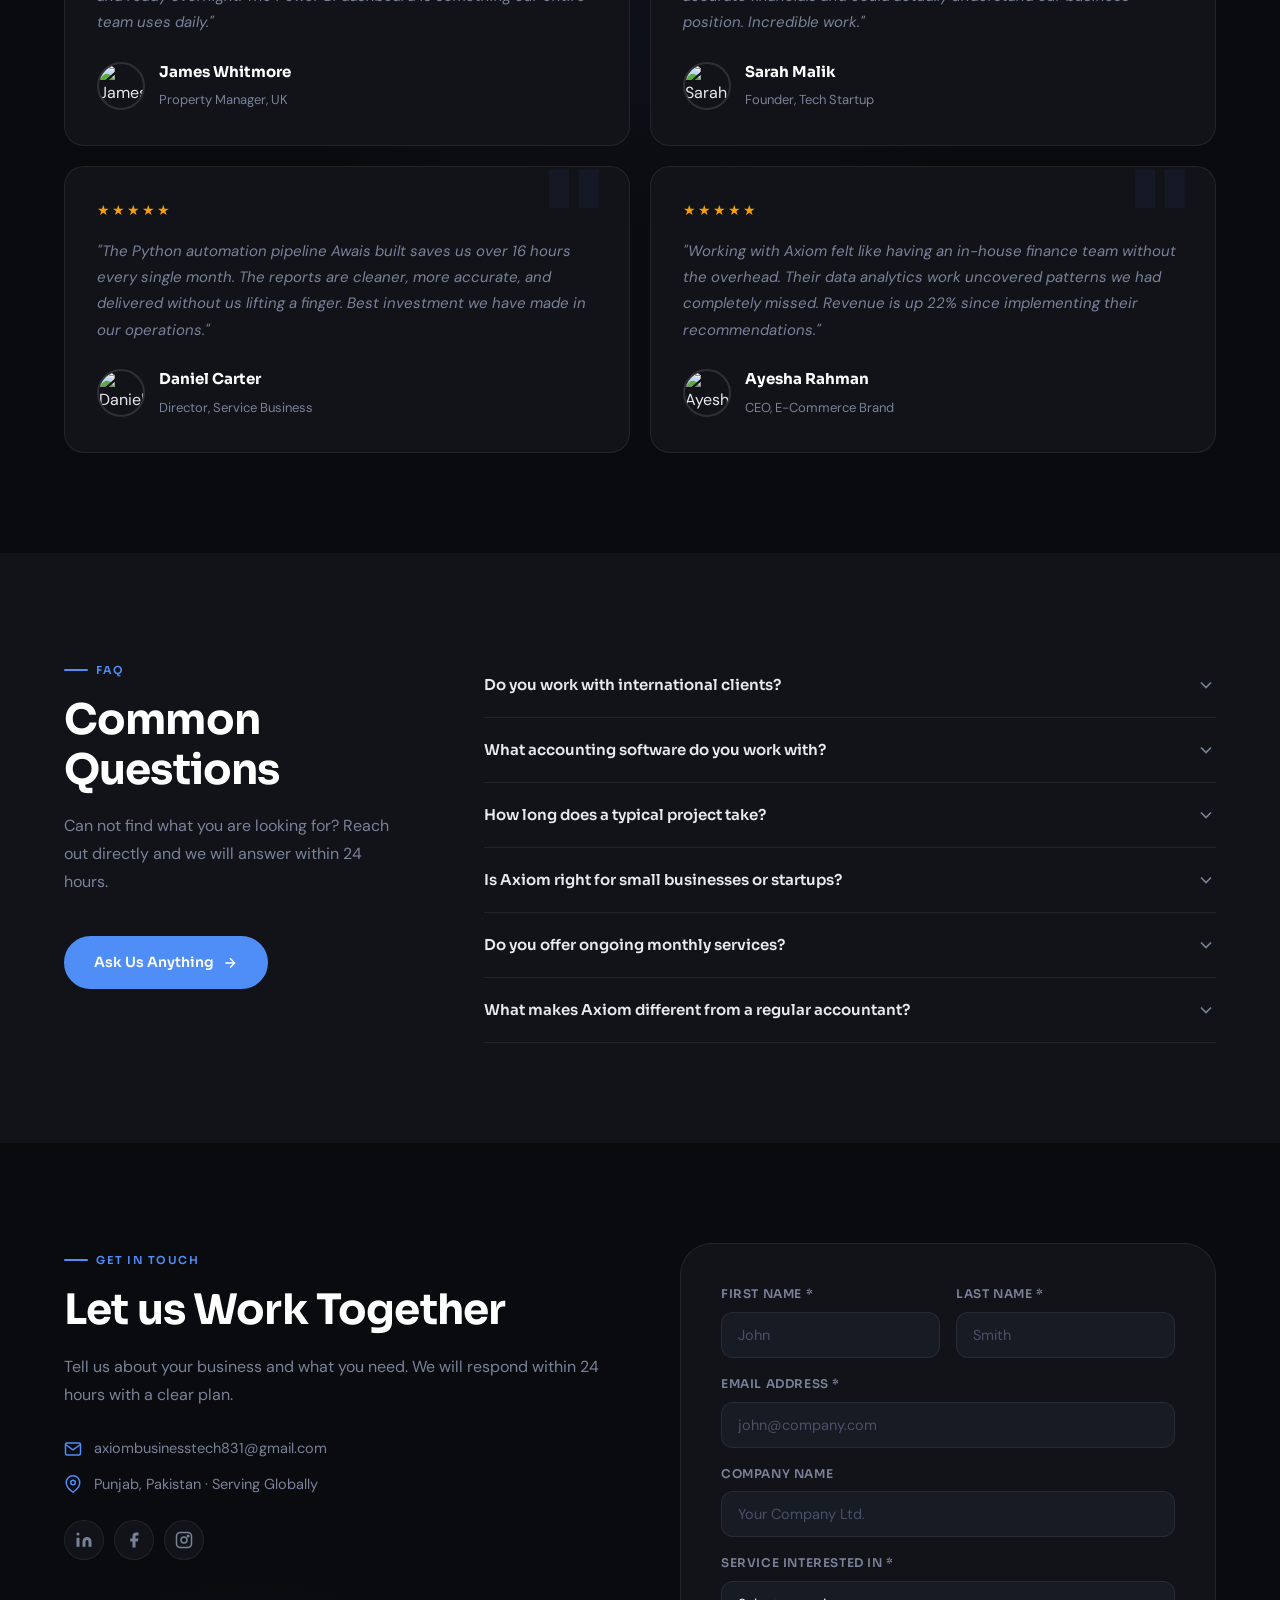
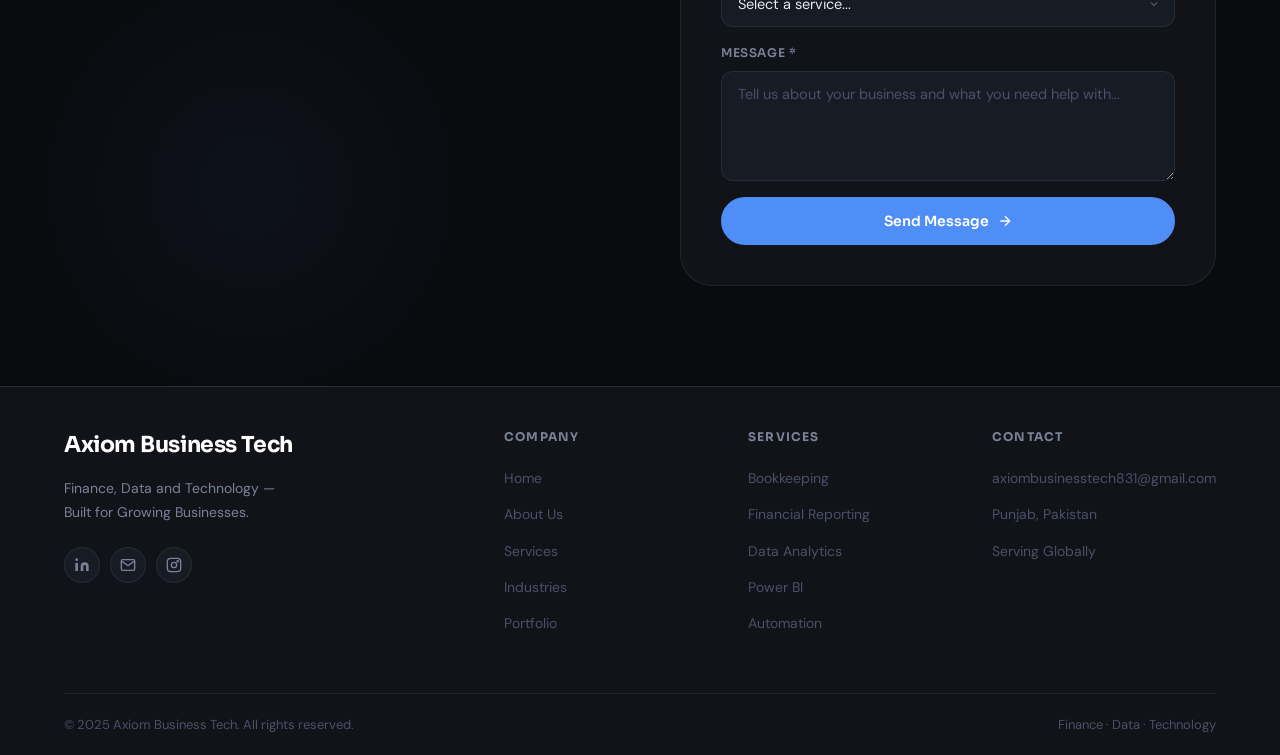
==== commit 96ccbd59: "Update index.html" ====
--- a/index.html
+++ b/index.html
@@ -3,6 +3,7 @@
 <head>
   <meta charset="UTF-8" />
   <meta name="viewport" content="width=device-width, initial-scale=1.0" />
+  <link rel="icon" type="image/svg+xml" href="Assets/axiologo.svg">
   <title>Axiom Business Tech — Finance, Data & Technology</title>
   <meta name="description" content="Axiom Business Tech combines accounting expertise, data analytics, and technology to help businesses grow with financial clarity." />
   <link rel="preconnect" href="https://fonts.googleapis.com" />
--- a/style.css
+++ b/style.css
@@ -0,0 +1,1619 @@
+/* ============================================================
+   AXIOM BUSINESS TECH — style.css
+   Finance · Data · Technology
+   ============================================================ */
+
+/* ── DESIGN TOKENS ───────────────────────────────────────── */
+:root {
+  --clr-bg:         #0a0b0f;
+  --clr-surface:    #111318;
+  --clr-surface-2:  #171b24;
+  --clr-border:     rgba(255,255,255,0.07);
+  --clr-border-med: rgba(255,255,255,0.12);
+
+  --clr-text:       #e8eaf0;
+  --clr-muted:      #7a8299;
+  --clr-subtle:     #4a5068;
+
+  --clr-accent:     #4f8ef7;
+  --clr-accent-2:   #7ec8f5;
+  --clr-accent-glow:rgba(79,142,247,0.18);
+
+  --clr-white:      #ffffff;
+  --clr-dark:       #0a0b0f;
+
+  --clr-green:      #22c55e;
+  --clr-amber:      #f59e0b;
+
+  /* Finance tag colours */
+  --tag-finance:    #1d4ed8;
+  --tag-analytics:  #7c3aed;
+  --tag-tech:       #0f766e;
+
+  --radius-sm:  6px;
+  --radius-md:  12px;
+  --radius-lg:  20px;
+  --radius-xl:  32px;
+  --radius-full: 9999px;
+
+  --shadow-sm:  0 2px 8px rgba(0,0,0,0.4);
+  --shadow-md:  0 8px 32px rgba(0,0,0,0.5);
+  --shadow-lg:  0 20px 60px rgba(0,0,0,0.6);
+  --glow:       0 0 40px rgba(79,142,247,0.15);
+
+  --font-display: 'Sora', sans-serif;
+  --font-body:    'DM Sans', sans-serif;
+
+  --nav-h: 72px;
+  --container: 1200px;
+  --transition: 0.28s cubic-bezier(0.4,0,0.2,1);
+}
+
+/* ── RESET & BASE ────────────────────────────────────────── */
+*, *::before, *::after { box-sizing: border-box; margin: 0; padding: 0; }
+
+html {
+  font-size: 16px;
+  scroll-behavior: smooth;
+  -webkit-font-smoothing: antialiased;
+}
+
+body {
+  font-family: var(--font-body);
+  background: var(--clr-bg);
+  color: var(--clr-text);
+  line-height: 1.65;
+  overflow-x: hidden;
+}
+
+img { display: block; max-width: 100%; height: auto; }
+a   { color: inherit; text-decoration: none; }
+ul  { list-style: none; }
+button, select { font-family: inherit; cursor: pointer; }
+
+/* ── SCROLLBAR ───────────────────────────────────────────── */
+::-webkit-scrollbar { width: 6px; }
+::-webkit-scrollbar-track { background: var(--clr-surface); }
+::-webkit-scrollbar-thumb { background: var(--clr-subtle); border-radius: 3px; }
+::-webkit-scrollbar-thumb:hover { background: var(--clr-muted); }
+
+/* ── TYPOGRAPHY HELPERS ──────────────────────────────────── */
+.section-label {
+  display: inline-flex;
+  align-items: center;
+  gap: 8px;
+  font-family: var(--font-display);
+  font-size: 11px;
+  font-weight: 600;
+  letter-spacing: 0.14em;
+  text-transform: uppercase;
+  color: var(--clr-accent);
+  margin-bottom: 16px;
+}
+.section-label::before {
+  content: '';
+  display: inline-block;
+  width: 24px;
+  height: 2px;
+  background: var(--clr-accent);
+  border-radius: 1px;
+}
+
+.section-title {
+  font-family: var(--font-display);
+  font-size: clamp(26px, 3.5vw, 42px);
+  font-weight: 700;
+  line-height: 1.18;
+  letter-spacing: -0.02em;
+  color: var(--clr-white);
+  margin-bottom: 18px;
+}
+
+.section-subtitle {
+  font-size: 17px;
+  color: var(--clr-muted);
+  max-width: 520px;
+  line-height: 1.7;
+}
+
+.section-body {
+  font-size: 16px;
+  color: var(--clr-muted);
+  line-height: 1.75;
+  margin-bottom: 16px;
+}
+.section-body strong { color: var(--clr-text); font-weight: 600; }
+
+/* ── CONTAINER ───────────────────────────────────────────── */
+.container {
+  width: 100%;
+  max-width: var(--container);
+  margin: 0 auto;
+  padding: 0 24px;
+}
+
+/* ── SECTION ─────────────────────────────────────────────── */
+.section { padding: 100px 0; }
+.section-header {
+  text-align: center;
+  margin-bottom: 64px;
+}
+.section-header .section-label { justify-content: center; }
+.section-header .section-label::before { display: none; }
+.section-header .section-subtitle { margin: 0 auto; }
+
+.section-cta {
+  text-align: center;
+  margin-top: 52px;
+}
+
+/* ── BUTTONS ─────────────────────────────────────────────── */
+.btn {
+  display: inline-flex;
+  align-items: center;
+  gap: 8px;
+  padding: 13px 28px;
+  font-family: var(--font-display);
+  font-size: 14px;
+  font-weight: 600;
+  border-radius: var(--radius-full);
+  border: 2px solid transparent;
+  transition: all var(--transition);
+  cursor: pointer;
+  white-space: nowrap;
+}
+
+.btn-dark {
+  background: var(--clr-accent);
+  color: var(--clr-white);
+  border-color: var(--clr-accent);
+}
+.btn-dark:hover {
+  background: transparent;
+  color: var(--clr-accent);
+  transform: translateY(-2px);
+  box-shadow: 0 8px 24px rgba(79,142,247,0.3);
+}
+
+.btn-white {
+  background: var(--clr-white);
+  color: var(--clr-dark);
+  border-color: var(--clr-white);
+}
+.btn-white:hover {
+  background: transparent;
+  color: var(--clr-white);
+  transform: translateY(-2px);
+}
+
+.btn-outline-white {
+  background: transparent;
+  color: var(--clr-white);
+  border-color: rgba(255,255,255,0.4);
+}
+.btn-outline-white:hover {
+  background: rgba(255,255,255,0.1);
+  border-color: var(--clr-white);
+  transform: translateY(-2px);
+}
+
+.btn-full { width: 100%; justify-content: center; }
+
+/* ── SCROLL REVEAL ───────────────────────────────────────── */
+.reveal {
+  opacity: 0;
+  transform: translateY(32px);
+  transition: opacity 0.65s ease, transform 0.65s ease;
+}
+.reveal.visible { opacity: 1; transform: none; }
+
+.reveal-delay-1 { transition-delay: 0.1s; }
+.reveal-delay-2 { transition-delay: 0.2s; }
+.reveal-delay-3 { transition-delay: 0.3s; }
+
+/* ── NAVBAR ──────────────────────────────────────────────── */
+.navbar {
+  position: fixed;
+  top: 0;
+  left: 0;
+  right: 0;
+  z-index: 999;
+  height: var(--nav-h);
+  transition: background var(--transition), box-shadow var(--transition), backdrop-filter var(--transition);
+}
+
+.navbar.scrolled {
+  background: rgba(255, 255, 255, 0.96);
+  backdrop-filter: blur(20px);
+  -webkit-backdrop-filter: blur(20px);
+  box-shadow: 0 1px 0 rgba(0,0,0,0.08), 0 2px 12px rgba(0,0,0,0.1);
+}
+.navbar.scrolled .hamburger span {
+  background: #000;  /* or #333 to match nav-link */
+}
+
+.navbar.scrolled .nav-link {
+  color: #333;
+}
+.navbar.scrolled .logo-name {
+  color: #000;
+}
+.navbar.scrolled .nav-link:hover,
+.navbar.scrolled .nav-link.active {
+  color: #000;
+  background: rgba(0,0,0,0.06);
+}
+
+.nav-inner {
+  display: flex;
+  align-items: center;
+  justify-content: space-between;
+  max-width: var(--container);
+  margin: 0 auto;
+  padding: 0 24px;
+  height: 100%;
+}
+
+/* Logo */
+.nav-logo {
+  display: flex;
+  align-items: center;
+  gap: 10px;
+  text-decoration: none;
+  flex-shrink: 0;
+}
+
+.logo-img {
+  width: 52px;
+  height: 52px;
+  border-radius: var(--radius-sm);
+  object-fit: contain;
+}
+
+.logo-name {
+  font-family: var(--font-display);
+  font-size: 20px;
+  font-weight: 700;
+  color: var(--clr-white);
+  letter-spacing: -0.01em;
+  opacity: 0;
+  transform: translateX(-6px);
+  transition: opacity 0.3s ease, transform 0.3s ease;
+  pointer-events: none;
+}
+.logo-name.visible {
+  opacity: 1;
+  transform: none;
+}
+
+/* Nav links */
+.nav-links {
+  display: flex;
+  align-items: center;
+  gap: 4px;
+}
+
+.nav-link {
+  font-family: var(--font-display);
+  font-size: 13.5px;
+  font-weight: 500;
+  color: var(--clr-muted);
+  padding: 8px 14px;
+  border-radius: var(--radius-full);
+  transition: color var(--transition), background var(--transition);
+}
+.nav-link:hover,
+.nav-link.active {
+  color: var(--clr-white);
+  background: rgba(255,255,255,0.07);
+}
+
+.nav-cta {
+  background: var(--clr-accent);
+  color: var(--clr-white) !important;
+  padding: 9px 20px;
+  margin-left: 6px;
+}
+.nav-cta:hover {
+  background: #3b78e8 !important;
+  color: var(--clr-white) !important;
+}
+
+/* Hamburger */
+.hamburger {
+  display: none;
+  flex-direction: column;
+  gap: 5px;
+  background: none;
+  border: none;
+  padding: 8px;
+  border-radius: var(--radius-sm);
+  transition: background var(--transition);
+}
+.hamburger:hover { background: rgba(255,255,255,0.07); }
+.hamburger span {
+  display: block;
+  width: 22px;
+  height: 2px;
+  background: var(--clr-white);
+  border-radius: 1px;
+  transition: all 0.28s ease;
+  transform-origin: center;
+}
+.hamburger.open span:nth-child(1) { transform: translateY(7px) rotate(45deg); }
+.hamburger.open span:nth-child(2) { opacity: 0; transform: scaleX(0); }
+.hamburger.open span:nth-child(3) { transform: translateY(-7px) rotate(-45deg); }
+
+/* Mobile menu */
+.mobile-menu {
+  display: none;
+  flex-direction: column;
+  gap: 2px;
+  padding: 16px 24px 24px;
+  background: rgba(10,11,15,0.97);
+  backdrop-filter: blur(24px);
+  border-top: 1px solid var(--clr-border);
+}
+
+.mob-link {
+  font-family: var(--font-display);
+  font-size: 15px;
+  font-weight: 500;
+  color: var(--clr-muted);
+  padding: 12px 16px;
+  border-radius: var(--radius-md);
+  transition: all var(--transition);
+}
+.mob-link:hover { color: var(--clr-white); background: rgba(255,255,255,0.06); }
+
+.mob-cta {
+  background: var(--clr-accent);
+  color: var(--clr-white) !important;
+  text-align: center;
+  margin-top: 8px;
+}
+.mob-cta:hover { background: #3b78e8; }
+
+/* ── HERO ─────────────────────────────────────────────────── */
+.hero {
+  position: relative;
+  min-height: 100vh;
+  display: flex;
+  align-items: center;
+  justify-content: center;
+  overflow: hidden;
+  padding-top: var(--nav-h);
+}
+
+.hero-bg {
+  position: absolute;
+  inset: 0;
+  z-index: 0;
+}
+
+.hero-bg-img {
+  width: 100%;
+  height: 100%;
+  object-fit: cover;
+  object-position: center;
+  filter: brightness(0.35) saturate(0.7);
+}
+
+.hero-overlay {
+  position: absolute;
+  inset: 0;
+  background: linear-gradient(
+    160deg,
+    rgba(10,11,15,0.5) 0%,
+    rgba(10,11,15,0.2) 40%,
+    rgba(10,11,15,0.85) 100%
+  );
+}
+
+/* Grain texture overlay */
+.hero::after {
+  content: '';
+  position: absolute;
+  inset: 0;
+  z-index: 1;
+  background-image: url("data:image/svg+xml,%3Csvg viewBox='0 0 256 256' xmlns='http://www.w3.org/2000/svg'%3E%3Cfilter id='n'%3E%3CfeTurbulence type='fractalNoise' baseFrequency='0.9' numOctaves='4' stitchTiles='stitch'/%3E%3C/filter%3E%3Crect width='100%25' height='100%25' filter='url(%23n)' opacity='0.04'/%3E%3C/svg%3E");
+  background-size: 200px 200px;
+  pointer-events: none;
+  opacity: 0.6;
+}
+
+.hero-content {
+  position: relative;
+  z-index: 2;
+  text-align: center;
+  max-width: 800px;
+  padding: 0 24px;
+  animation: heroFadeIn 1s ease both;
+}
+
+@keyframes heroFadeIn {
+  from { opacity: 0; transform: translateY(24px); }
+  to   { opacity: 1; transform: none; }
+}
+
+.hero-badge {
+  display: inline-flex;
+  align-items: center;
+  gap: 8px;
+  padding: 6px 18px;
+  font-family: var(--font-display);
+  font-size: 11px;
+  font-weight: 600;
+  letter-spacing: 0.12em;
+  text-transform: uppercase;
+  color: var(--clr-accent-2);
+  background: rgba(79,142,247,0.12);
+  border: 1px solid rgba(79,142,247,0.25);
+  border-radius: var(--radius-full);
+  margin-bottom: 28px;
+  animation: heroFadeIn 1s 0.15s ease both;
+}
+
+.hero-title {
+  font-family: var(--font-display);
+  font-size: clamp(36px, 5.5vw, 68px);
+  font-weight: 800;
+  line-height: 1.1;
+  letter-spacing: -0.03em;
+  color: var(--clr-white);
+  margin-bottom: 24px;
+  animation: heroFadeIn 1s 0.25s ease both;
+}
+
+.hero-accent {
+  color: transparent;
+  background: linear-gradient(135deg, var(--clr-accent) 0%, var(--clr-accent-2) 100%);
+  -webkit-background-clip: text;
+  background-clip: text;
+}
+
+.hero-sub {
+  font-size: clamp(16px, 2vw, 19px);
+  color: rgba(232,234,240,0.75);
+  max-width: 560px;
+  margin: 0 auto 36px;
+  line-height: 1.7;
+  animation: heroFadeIn 1s 0.35s ease both;
+}
+
+.hero-actions {
+  display: flex;
+  align-items: center;
+  justify-content: center;
+  gap: 14px;
+  flex-wrap: wrap;
+  margin-bottom: 64px;
+  animation: heroFadeIn 1s 0.45s ease both;
+}
+
+/* Hero stats */
+.hero-stats {
+  display: flex;
+  align-items: center;
+  justify-content: center;
+  gap: 0;
+  flex-wrap: wrap;
+  background: rgba(255,255,255,0.04);
+  border: 1px solid var(--clr-border);
+  border-radius: var(--radius-xl);
+  padding: 24px 40px;
+  backdrop-filter: blur(12px);
+  animation: heroFadeIn 1s 0.55s ease both;
+}
+
+.hero-stat {
+  display: flex;
+  flex-direction: column;
+  align-items: center;
+  padding: 0 32px;
+}
+
+.hero-stat-divider {
+  width: 1px;
+  height: 40px;
+  background: var(--clr-border-med);
+}
+
+.stat-val {
+  font-family: var(--font-display);
+  font-size: 28px;
+  font-weight: 800;
+  color: var(--clr-white);
+  letter-spacing: -0.03em;
+  line-height: 1;
+  margin-bottom: 4px;
+}
+
+.stat-label {
+  font-size: 12px;
+  color: var(--clr-muted);
+  font-weight: 500;
+  letter-spacing: 0.04em;
+}
+
+/* Scroll cue */
+.hero-scroll-cue {
+  position: absolute;
+  bottom: 32px;
+  left: 50%;
+  transform: translateX(-50%);
+  z-index: 2;
+  color: rgba(255,255,255,0.4);
+  display: flex;
+  align-items: center;
+  justify-content: center;
+  width: 40px;
+  height: 40px;
+  border: 1px solid rgba(255,255,255,0.15);
+  border-radius: var(--radius-full);
+  transition: all var(--transition);
+  animation: scrollBounce 2.5s 1.5s ease infinite;
+}
+.hero-scroll-cue:hover {
+  color: var(--clr-white);
+  border-color: rgba(255,255,255,0.4);
+}
+
+@keyframes scrollBounce {
+  0%, 100% { transform: translateX(-50%) translateY(0); }
+  50%       { transform: translateX(-50%) translateY(8px); }
+}
+
+/* ── ABOUT SECTION ───────────────────────────────────────── */
+.about-section {
+  background: var(--clr-surface);
+  position: relative;
+  overflow: hidden;
+}
+
+.about-section::before {
+  content: '';
+  position: absolute;
+  top: -80px;
+  right: -80px;
+  width: 400px;
+  height: 400px;
+  background: radial-gradient(circle, rgba(79,142,247,0.06) 0%, transparent 70%);
+  pointer-events: none;
+}
+
+.about-grid {
+  display: grid;
+  grid-template-columns: 1fr 1fr;
+  gap: 80px;
+  align-items: center;
+}
+
+/* About visual */
+.about-visual {
+  position: relative;
+}
+
+.about-img-wrap {
+  position: relative;
+  border-radius: var(--radius-lg);
+  overflow: hidden;
+}
+
+.about-img {
+  width: 100%;
+  height: 480px;
+  object-fit: cover;
+  border-radius: var(--radius-lg);
+  transition: transform 0.6s ease;
+}
+.about-img-wrap:hover .about-img { transform: scale(1.03); }
+
+.about-img-badge {
+  position: absolute;
+  bottom: 20px;
+  left: 20px;
+  background: var(--clr-accent);
+  color: var(--clr-white);
+  padding: 10px 16px;
+  border-radius: var(--radius-md);
+  display: flex;
+  flex-direction: column;
+  align-items: flex-start;
+}
+
+.badge-num {
+  font-family: var(--font-display);
+  font-size: 18px;
+  font-weight: 800;
+  line-height: 1;
+}
+.badge-text {
+  font-size: 11px;
+  font-weight: 500;
+  opacity: 0.85;
+  letter-spacing: 0.06em;
+  text-transform: uppercase;
+}
+
+.about-mini-cards {
+  display: grid;
+  grid-template-columns: 1fr 1fr;
+  gap: 12px;
+  margin-top: 12px;
+}
+
+.about-mini-card {
+  background: var(--clr-surface-2);
+  border: 1px solid var(--clr-border);
+  border-radius: var(--radius-md);
+  overflow: hidden;
+  transition: all var(--transition);
+}
+.about-mini-card:hover {
+  border-color: var(--clr-border-med);
+  transform: translateY(-3px);
+  box-shadow: var(--shadow-md);
+}
+
+.about-mini-card img {
+  width: 100%;
+  height: 100px;
+  object-fit: cover;
+  filter: brightness(0.7) saturate(0.8);
+  transition: filter var(--transition);
+}
+.about-mini-card:hover img { filter: brightness(0.85) saturate(1); }
+
+.about-mini-card span {
+  display: block;
+  padding: 10px 14px;
+  font-family: var(--font-display);
+  font-size: 12px;
+  font-weight: 600;
+  color: var(--clr-muted);
+  letter-spacing: 0.02em;
+}
+
+/* About text */
+.about-text {}
+
+.about-features {
+  display: flex;
+  flex-direction: column;
+  gap: 20px;
+  margin: 28px 0 36px;
+}
+
+.about-feat {
+  display: flex;
+  align-items: flex-start;
+  gap: 14px;
+}
+
+.feat-icon {
+  font-size: 22px;
+  flex-shrink: 0;
+  margin-top: 2px;
+}
+
+.about-feat strong {
+  font-family: var(--font-display);
+  font-size: 15px;
+  font-weight: 600;
+  color: var(--clr-white);
+  display: block;
+  margin-bottom: 3px;
+}
+
+.about-feat p {
+  font-size: 14px;
+  color: var(--clr-muted);
+  line-height: 1.6;
+}
+
+/* ── SERVICES SECTION ────────────────────────────────────── */
+.services-section {
+  background: var(--clr-bg);
+  position: relative;
+}
+
+.services-section::before {
+  content: '';
+  position: absolute;
+  bottom: 0;
+  left: 50%;
+  transform: translateX(-50%);
+  width: 600px;
+  height: 300px;
+  background: radial-gradient(ellipse, rgba(79,142,247,0.04) 0%, transparent 70%);
+  pointer-events: none;
+}
+
+.services-grid {
+  display: grid;
+  grid-template-columns: repeat(3, 1fr);
+  gap: 20px;
+}
+
+.service-card {
+  position: relative;
+  background: var(--clr-surface);
+  border: 1px solid var(--clr-border);
+  border-radius: var(--radius-lg);
+  overflow: hidden;
+  transition: all var(--transition);
+  display: flex;
+  flex-direction: column;
+  text-decoration: none;
+}
+
+.service-card:hover {
+  border-color: rgba(79,142,247,0.3);
+  transform: translateY(-6px);
+  box-shadow: var(--shadow-lg), 0 0 0 1px rgba(79,142,247,0.1);
+}
+
+.service-card-img {
+  position: relative;
+  height: 180px;
+  overflow: hidden;
+}
+
+.service-card-img img {
+  width: 100%;
+  height: 100%;
+  object-fit: cover;
+  transition: transform 0.6s ease, filter 0.6s ease;
+  filter: brightness(0.5) saturate(0.6);
+}
+
+.service-card:hover .service-card-img img {
+  transform: scale(1.07);
+  filter: brightness(0.6) saturate(0.8);
+}
+
+.service-card-overlay {
+  position: absolute;
+  inset: 0;
+  background: linear-gradient(to bottom, transparent 40%, rgba(17,19,24,0.9) 100%);
+}
+
+.service-card-body {
+  padding: 20px 22px 16px;
+  flex: 1;
+}
+
+.service-icon-wrap {
+  width: 40px;
+  height: 40px;
+  border-radius: var(--radius-md);
+  background: var(--clr-surface-2);
+  border: 1px solid var(--clr-border);
+  display: flex;
+  align-items: center;
+  justify-content: center;
+  margin-bottom: 14px;
+  padding: 8px;
+}
+
+.tool-logo {
+  width: 100%;
+  height: 100%;
+  object-fit: contain;
+}
+
+.service-card-body h3 {
+  font-family: var(--font-display);
+  font-size: 16px;
+  font-weight: 700;
+  color: var(--clr-white);
+  margin-bottom: 8px;
+  letter-spacing: -0.01em;
+  line-height: 1.3;
+}
+
+.service-card-body p {
+  font-size: 13.5px;
+  color: var(--clr-muted);
+  line-height: 1.65;
+  margin-bottom: 14px;
+}
+
+.service-tag {
+  display: inline-block;
+  font-family: var(--font-display);
+  font-size: 10px;
+  font-weight: 600;
+  letter-spacing: 0.08em;
+  text-transform: uppercase;
+  padding: 3px 10px;
+  border-radius: var(--radius-full);
+}
+
+.service-card:nth-child(1) .service-tag,
+.service-card:nth-child(2) .service-tag {
+  background: rgba(29,78,216,0.15);
+  color: #93c5fd;
+  border: 1px solid rgba(29,78,216,0.25);
+}
+
+.service-card:nth-child(3) .service-tag,
+.service-card:nth-child(4) .service-tag {
+  background: rgba(124,58,237,0.15);
+  color: #c4b5fd;
+  border: 1px solid rgba(124,58,237,0.25);
+}
+
+.service-card:nth-child(5) .service-tag,
+.service-card:nth-child(6) .service-tag {
+  background: rgba(15,118,110,0.15);
+  color: #5eead4;
+  border: 1px solid rgba(15,118,110,0.25);
+}
+
+.service-card-arrow {
+  position: absolute;
+  top: 16px;
+  right: 16px;
+  width: 32px;
+  height: 32px;
+  background: rgba(255,255,255,0.08);
+  border-radius: var(--radius-full);
+  display: flex;
+  align-items: center;
+  justify-content: center;
+  font-size: 14px;
+  color: var(--clr-muted);
+  opacity: 0;
+  transform: translateY(4px);
+  transition: all var(--transition);
+}
+.service-card:hover .service-card-arrow {
+  opacity: 1;
+  transform: none;
+  color: var(--clr-white);
+  background: var(--clr-accent);
+}
+
+/* ── INDUSTRIES ──────────────────────────────────────────── */
+.industries-section {
+  background: var(--clr-surface);
+}
+
+.industries-grid {
+  display: grid;
+  grid-template-columns: repeat(4, 1fr);
+  gap: 16px;
+}
+
+.industry-card {
+  position: relative;
+  border-radius: var(--radius-md);
+  overflow: hidden;
+  aspect-ratio: 4/5;
+  display: block;
+}
+
+.industry-card img {
+  width: 100%;
+  height: 100%;
+  object-fit: cover;
+  transition: transform 0.6s ease, filter 0.6s ease;
+  filter: brightness(0.45) saturate(0.5);
+}
+
+.industry-card:hover img {
+  transform: scale(1.06);
+  filter: brightness(0.55) saturate(0.8);
+}
+
+.industry-overlay {
+  position: absolute;
+  inset: 0;
+  background: linear-gradient(to top, rgba(10,11,15,0.92) 0%, transparent 55%);
+  display: flex;
+  flex-direction: column;
+  justify-content: flex-end;
+  padding: 18px;
+  transition: background var(--transition);
+}
+
+.industry-card:hover .industry-overlay {
+  background: linear-gradient(to top, rgba(10,11,15,0.95) 0%, rgba(79,142,247,0.08) 100%);
+}
+
+.industry-overlay h3 {
+  font-family: var(--font-display);
+  font-size: 15px;
+  font-weight: 700;
+  color: var(--clr-white);
+  margin-bottom: 5px;
+  line-height: 1.2;
+}
+
+.industry-overlay p {
+  font-size: 12px;
+  color: var(--clr-muted);
+  line-height: 1.5;
+  opacity: 0;
+  transform: translateY(8px);
+  transition: all 0.3s ease;
+}
+
+.industry-card:hover .industry-overlay p {
+  opacity: 1;
+  transform: none;
+}
+
+/* ── TOOLS ───────────────────────────────────────────────── */
+.tools-section {
+  background: var(--clr-bg);
+  border-top: 1px solid var(--clr-border);
+  border-bottom: 1px solid var(--clr-border);
+}
+
+.tools-grid {
+  display: grid;
+  grid-template-columns: repeat(8, 1fr);
+  gap: 12px;
+}
+
+.tool-item {
+  display: flex;
+  flex-direction: column;
+  align-items: center;
+  gap: 12px;
+  padding: 24px 12px;
+  background: var(--clr-surface);
+  border: 1px solid var(--clr-border);
+  border-radius: var(--radius-md);
+  transition: all var(--transition);
+}
+
+.tool-item:hover {
+  border-color: var(--clr-border-med);
+  background: var(--clr-surface-2);
+  transform: translateY(-4px);
+  box-shadow: var(--shadow-md);
+}
+
+.tool-item img {
+  width: 36px;
+  height: 36px;
+  object-fit: contain;
+  filter: grayscale(0.2);
+  transition: filter var(--transition), transform var(--transition);
+}
+.tool-item:hover img {
+  filter: none;
+  transform: scale(1.08);
+}
+
+.tool-item span {
+  font-family: var(--font-display);
+  font-size: 11px;
+  font-weight: 600;
+  color: var(--clr-muted);
+  text-align: center;
+  letter-spacing: 0.02em;
+  transition: color var(--transition);
+}
+.tool-item:hover span { color: var(--clr-text); }
+
+/* ── PORTFOLIO ───────────────────────────────────────────── */
+.portfolio-section {
+  background: var(--clr-surface);
+}
+
+.portfolio-grid {
+  display: grid;
+  grid-template-columns: repeat(3, 1fr);
+  gap: 24px;
+}
+
+.portfolio-card {
+  background: var(--clr-surface-2);
+  border: 1px solid var(--clr-border);
+  border-radius: var(--radius-lg);
+  overflow: hidden;
+  transition: all var(--transition);
+  display: flex;
+  flex-direction: column;
+  text-decoration: none;
+}
+
+.portfolio-card:hover {
+  border-color: rgba(79,142,247,0.25);
+  transform: translateY(-6px);
+  box-shadow: var(--shadow-lg);
+}
+
+.portfolio-card-img {
+  position: relative;
+  height: 220px;
+  overflow: hidden;
+}
+
+.portfolio-card-img img {
+  width: 100%;
+  height: 100%;
+  object-fit: cover;
+  transition: transform 0.6s ease, filter 0.4s ease;
+  filter: brightness(0.7) saturate(0.7);
+}
+
+.portfolio-card:hover .portfolio-card-img img {
+  transform: scale(1.05);
+  filter: brightness(0.85) saturate(0.9);
+}
+
+.portfolio-card-overlay {
+  position: absolute;
+  inset: 0;
+  background: rgba(10,11,15,0.5);
+  display: flex;
+  align-items: center;
+  justify-content: center;
+  opacity: 0;
+  transition: opacity var(--transition);
+}
+
+.portfolio-card:hover .portfolio-card-overlay { opacity: 1; }
+
+.portfolio-view {
+  font-family: var(--font-display);
+  font-size: 13px;
+  font-weight: 600;
+  color: var(--clr-white);
+  background: var(--clr-accent);
+  padding: 9px 20px;
+  border-radius: var(--radius-full);
+  letter-spacing: 0.02em;
+}
+
+.portfolio-card-body {
+  padding: 22px;
+  flex: 1;
+  display: flex;
+  flex-direction: column;
+}
+
+.portfolio-tags {
+  display: flex;
+  gap: 8px;
+  margin-bottom: 14px;
+}
+
+.p-tag {
+  font-family: var(--font-display);
+  font-size: 10px;
+  font-weight: 600;
+  letter-spacing: 0.08em;
+  text-transform: uppercase;
+  padding: 3px 10px;
+  border-radius: var(--radius-full);
+  background: rgba(79,142,247,0.12);
+  color: var(--clr-accent-2);
+  border: 1px solid rgba(79,142,247,0.2);
+}
+
+.portfolio-card-body h3 {
+  font-family: var(--font-display);
+  font-size: 16px;
+  font-weight: 700;
+  color: var(--clr-white);
+  margin-bottom: 10px;
+  line-height: 1.3;
+  letter-spacing: -0.01em;
+}
+
+.portfolio-card-body p {
+  font-size: 13.5px;
+  color: var(--clr-muted);
+  line-height: 1.65;
+  margin-bottom: 16px;
+  flex: 1;
+}
+
+.portfolio-result {
+  display: flex;
+  gap: 16px;
+  flex-wrap: wrap;
+  border-top: 1px solid var(--clr-border);
+  padding-top: 14px;
+}
+
+.portfolio-result span {
+  font-family: var(--font-display);
+  font-size: 12px;
+  font-weight: 600;
+  color: var(--clr-green);
+  letter-spacing: 0.02em;
+}
+
+/* ── TESTIMONIALS ────────────────────────────────────────── */
+.testimonials-section {
+  background: var(--clr-bg);
+  position: relative;
+  overflow: hidden;
+}
+
+.testimonials-section::before {
+  content: '';
+  position: absolute;
+  top: 50%;
+  left: 50%;
+  transform: translate(-50%, -50%);
+  width: 800px;
+  height: 400px;
+  background: radial-gradient(ellipse, rgba(79,142,247,0.04) 0%, transparent 70%);
+  pointer-events: none;
+}
+
+.testimonials-grid {
+  display: grid;
+  grid-template-columns: repeat(2, 1fr);
+  gap: 20px;
+}
+
+.testimonial-card {
+  background: var(--clr-surface);
+  border: 1px solid var(--clr-border);
+  border-radius: var(--radius-lg);
+  padding: 32px;
+  transition: all var(--transition);
+  position: relative;
+  overflow: hidden;
+}
+
+.testimonial-card::before {
+  content: '"';
+  position: absolute;
+  top: -10px;
+  right: 24px;
+  font-family: var(--font-display);
+  font-size: 120px;
+  font-weight: 800;
+  color: rgba(79,142,247,0.06);
+  line-height: 1;
+  pointer-events: none;
+}
+
+.testimonial-card:hover {
+  border-color: var(--clr-border-med);
+  transform: translateY(-4px);
+  box-shadow: var(--shadow-md);
+}
+
+.testimonial-stars {
+  color: var(--clr-amber);
+  font-size: 14px;
+  letter-spacing: 2px;
+  margin-bottom: 16px;
+}
+
+.testimonial-text {
+  font-size: 15px;
+  color: var(--clr-muted);
+  line-height: 1.75;
+  margin-bottom: 24px;
+  font-style: italic;
+}
+
+.testimonial-author {
+  display: flex;
+  align-items: center;
+  gap: 14px;
+}
+
+.testimonial-avatar {
+  width: 48px;
+  height: 48px;
+  border-radius: var(--radius-full);
+  object-fit: cover;
+  border: 2px solid var(--clr-border-med);
+  flex-shrink: 0;
+}
+
+.testimonial-author strong {
+  display: block;
+  font-family: var(--font-display);
+  font-size: 15px;
+  font-weight: 700;
+  color: var(--clr-white);
+  margin-bottom: 2px;
+}
+
+.testimonial-author span {
+  font-size: 13px;
+  color: var(--clr-muted);
+}
+
+/* ── FAQ ─────────────────────────────────────────────────── */
+.faq-section {
+  background: var(--clr-surface);
+}
+
+.faq-inner {
+  display: grid;
+  grid-template-columns: 340px 1fr;
+  gap: 80px;
+  align-items: start;
+}
+
+.faq-left {
+  position: sticky;
+  top: calc(var(--nav-h) + 24px);
+}
+
+.faq-item {
+  border-bottom: 1px solid var(--clr-border);
+}
+
+.faq-q {
+  display: flex;
+  align-items: center;
+  justify-content: space-between;
+  gap: 16px;
+  width: 100%;
+  background: none;
+  border: none;
+  padding: 22px 0;
+  font-family: var(--font-display);
+  font-size: 15px;
+  font-weight: 600;
+  color: var(--clr-text);
+  text-align: left;
+  transition: color var(--transition);
+  cursor: pointer;
+}
+.faq-q:hover { color: var(--clr-white); }
+
+.faq-icon {
+  flex-shrink: 0;
+  transition: transform 0.3s ease;
+  color: var(--clr-muted);
+}
+
+.faq-item.open .faq-q { color: var(--clr-accent); }
+.faq-item.open .faq-icon { transform: rotate(180deg); color: var(--clr-accent); }
+
+.faq-a {
+  max-height: 0;
+  overflow: hidden;
+  font-size: 14.5px;
+  color: var(--clr-muted);
+  line-height: 1.75;
+  transition: max-height 0.4s ease, padding 0.4s ease;
+}
+
+.faq-item.open .faq-a {
+  max-height: 300px;
+  padding-bottom: 22px;
+}
+
+/* ── CONTACT ─────────────────────────────────────────────── */
+.contact-section {
+  background: var(--clr-bg);
+  position: relative;
+  overflow: hidden;
+}
+
+.contact-section::before {
+  content: '';
+  position: absolute;
+  bottom: 0;
+  left: 0;
+  width: 500px;
+  height: 400px;
+  background: radial-gradient(circle, rgba(79,142,247,0.05) 0%, transparent 70%);
+  pointer-events: none;
+}
+
+.contact-inner {
+  display: grid;
+  grid-template-columns: 1fr 1fr;
+  gap: 80px;
+  align-items: start;
+}
+
+.contact-details {
+  display: flex;
+  flex-direction: column;
+  gap: 12px;
+  margin: 28px 0 24px;
+}
+
+.contact-detail {
+  display: flex;
+  align-items: center;
+  gap: 12px;
+  font-size: 14.5px;
+  color: var(--clr-muted);
+}
+
+.contact-detail svg { color: var(--clr-accent); flex-shrink: 0; }
+.contact-detail a { color: var(--clr-muted); transition: color var(--transition); }
+.contact-detail a:hover { color: var(--clr-accent); }
+
+.contact-socials {
+  display: flex;
+  gap: 10px;
+}
+
+.contact-social {
+  width: 40px;
+  height: 40px;
+  background: var(--clr-surface);
+  border: 1px solid var(--clr-border);
+  border-radius: var(--radius-full);
+  display: flex;
+  align-items: center;
+  justify-content: center;
+  color: var(--clr-muted);
+  transition: all var(--transition);
+}
+.contact-social:hover {
+  background: var(--clr-accent);
+  border-color: var(--clr-accent);
+  color: var(--clr-white);
+  transform: translateY(-2px);
+}
+
+/* Contact Form */
+.contact-form {
+  background: var(--clr-surface);
+  border: 1px solid var(--clr-border);
+  border-radius: var(--radius-xl);
+  padding: 40px;
+}
+
+.form-row {
+  display: grid;
+  grid-template-columns: 1fr 1fr;
+  gap: 16px;
+}
+
+.form-group {
+  display: flex;
+  flex-direction: column;
+  gap: 8px;
+  margin-bottom: 16px;
+}
+
+.form-group label {
+  font-family: var(--font-display);
+  font-size: 12px;
+  font-weight: 600;
+  letter-spacing: 0.05em;
+  text-transform: uppercase;
+  color: var(--clr-muted);
+}
+
+.form-group input,
+.form-group select,
+.form-group textarea {
+  background: var(--clr-surface-2);
+  border: 1px solid var(--clr-border);
+  border-radius: var(--radius-md);
+  padding: 13px 16px;
+  font-family: var(--font-body);
+  font-size: 14.5px;
+  color: var(--clr-text);
+  transition: border-color var(--transition), box-shadow var(--transition);
+  width: 100%;
+  appearance: none;
+}
+
+.form-group select {
+  background-image: url("data:image/svg+xml,%3Csvg xmlns='http://www.w3.org/2000/svg' width='12' height='12' viewBox='0 0 24 24' fill='none' stroke='%237a8299' stroke-width='2'%3E%3Cpath d='M6 9l6 6 6-6'/%3E%3C/svg%3E");
+  background-repeat: no-repeat;
+  background-position: right 14px center;
+  padding-right: 40px;
+  cursor: pointer;
+}
+
+.form-group select option {
+  background: var(--clr-surface-2);
+  color: var(--clr-text);
+}
+
+.form-group input::placeholder,
+.form-group textarea::placeholder { color: var(--clr-subtle); }
+
+.form-group input:focus,
+.form-group select:focus,
+.form-group textarea:focus {
+  outline: none;
+  border-color: var(--clr-accent);
+  box-shadow: 0 0 0 3px rgba(79,142,247,0.12);
+}
+
+.form-group textarea { resize: vertical; min-height: 110px; }
+
+/* ── FOOTER ──────────────────────────────────────────────── */
+.footer-brand-name {
+  font-family: var(--font-display);
+  font-size: 22px;
+  font-weight: 700;
+  color: var(--clr-white);
+  letter-spacing: -0.02em;
+  margin-bottom: 12px;
+}
+.footer {
+  background: var(--clr-surface);
+  border-top: 1px solid #2a3040;
+}
+.footer-brand p { color: #555; }
+.footer-col h4 { color: #888; }
+.footer-col li a, .footer-col li span { color: #666; }
+.footer-col li a:hover { color: #000; }
+.footer-bottom { border-top: 1px solid #ddd; }
+.footer-bottom span { color: #888; }
+
+.footer-grid {
+  display: grid;
+  grid-template-columns: 2fr 1fr 1fr 1fr;
+  gap: 48px;
+  padding-bottom: 56px;
+  padding-top: 40px;
+}
+
+.footer-brand p {
+  font-size: 14px;
+  color: var(--clr-muted);
+  line-height: 1.7;
+  margin: 14px 0 22px;
+  max-width: 240px;
+}
+
+.footer-logo img {
+  height: 56px;
+  width: auto;
+  object-fit: contain;
+}
+
+.footer-socials {
+  display: flex;
+  gap: 10px;
+}
+
+.footer-socials a {
+  width: 36px;
+  height: 36px;
+  background: var(--clr-surface-2);
+  border: 1px solid var(--clr-border);
+  border-radius: var(--radius-full);
+  display: flex;
+  align-items: center;
+  justify-content: center;
+  color: var(--clr-muted);
+  transition: all var(--transition);
+}
+.footer-socials a:hover {
+  background: var(--clr-accent);
+  border-color: var(--clr-accent);
+  color: var(--clr-white);
+  transform: translateY(-2px);
+}
+
+.footer-col h4 {
+  font-family: var(--font-display);
+  font-size: 12px;
+  font-weight: 700;
+  letter-spacing: 0.1em;
+  text-transform: uppercase;
+  color: var(--clr-muted);
+  margin-bottom: 18px;
+}
+
+.footer-col ul { display: flex; flex-direction: column; gap: 10px; }
+
+.footer-col li a,
+.footer-col li span {
+  font-size: 14px;
+  color: var(--clr-subtle);
+  transition: color var(--transition);
+}
+.footer-col li a:hover { color: var(--clr-text); }
+
+.footer-bottom {
+  border-top: 1px solid var(--clr-border);
+  padding: 20px 0;
+  display: flex;
+  align-items: center;
+  justify-content: space-between;
+  gap: 16px;
+}
+
+.footer-bottom span {
+  font-size: 13px;
+  color: var(--clr-subtle);
+}
+
+/* ── RESPONSIVE ──────────────────────────────────────────── */
+@media (max-width: 1100px) {
+  .tools-grid { grid-template-columns: repeat(4, 1fr); }
+  .industries-grid { grid-template-columns: repeat(2, 1fr); }
+}
+
+@media (max-width: 900px) {
+  .nav-links { display: none; }
+  .hamburger { display: flex; }
+
+  .hero-stats {
+    flex-wrap: wrap;
+    gap: 16px;
+    padding: 20px 24px;
+  }
+  .hero-stat { flex: 1 1 40%; }
+  .hero-stat-divider { display: none; }
+
+  .about-grid { grid-template-columns: 1fr; gap: 48px; }
+  .about-img { height: 320px; }
+
+  .services-grid { grid-template-columns: repeat(2, 1fr); }
+  .portfolio-grid { grid-template-columns: 1fr 1fr; }
+
+  .faq-inner { grid-template-columns: 1fr; gap: 40px; }
+  .faq-left { position: static; }
+
+  .contact-inner { grid-template-columns: 1fr; gap: 48px; }
+  .contact-form { padding: 28px; }
+
+  .footer-grid { grid-template-columns: 1fr 1fr; gap: 36px; }
+}
+
+@media (max-width: 640px) {
+  :root { --nav-h: 60px; }
+
+  .section { padding: 72px 0; }
+
+  .services-grid { grid-template-columns: 1fr; }
+  .industries-grid { grid-template-columns: repeat(2, 1fr); }
+  .portfolio-grid { grid-template-columns: 1fr; }
+  .testimonials-grid { grid-template-columns: 1fr; }
+
+  .tools-grid { grid-template-columns: repeat(4, 1fr); }
+  .tool-item { padding: 16px 8px; }
+  .tool-item img { width: 28px; height: 28px; }
+
+  .form-row { grid-template-columns: 1fr; }
+
+  .footer-grid { grid-template-columns: 1fr; }
+  .footer-bottom { flex-direction: column; text-align: center; gap: 8px; }
+
+  .hero-actions { flex-direction: column; align-items: center; }
+  .hero-stats { padding: 16px; gap: 12px; }
+  .hero-stat { flex: 1 1 45%; }
+  .stat-val { font-size: 22px; }
+}
+
+@media (max-width: 400px) {
+  .tools-grid { grid-template-columns: repeat(2, 1fr); }
+  .industries-grid { grid-template-columns: 1fr; }
+  .hero-stat { flex: 1 1 100%; }
+}
+
+/* ── ACCESSIBILITY ───────────────────────────────────────── */
+@media (prefers-reduced-motion: reduce) {
+  *, *::before, *::after {
+    animation-duration: 0.01ms !important;
+    animation-iteration-count: 1 !important;
+    transition-duration: 0.01ms !important;
+  }
+  .hero-scroll-cue { animation: none; }
+}
+
+:focus-visible {
+  outline: 2px solid var(--clr-accent);
+  outline-offset: 3px;
+  border-radius: 4px;
+}
+
+/* ── SELECTION ───────────────────────────────────────────── */
+::selection {
+  background: rgba(79,142,247,0.3);
+  color: var(--clr-white);
+}
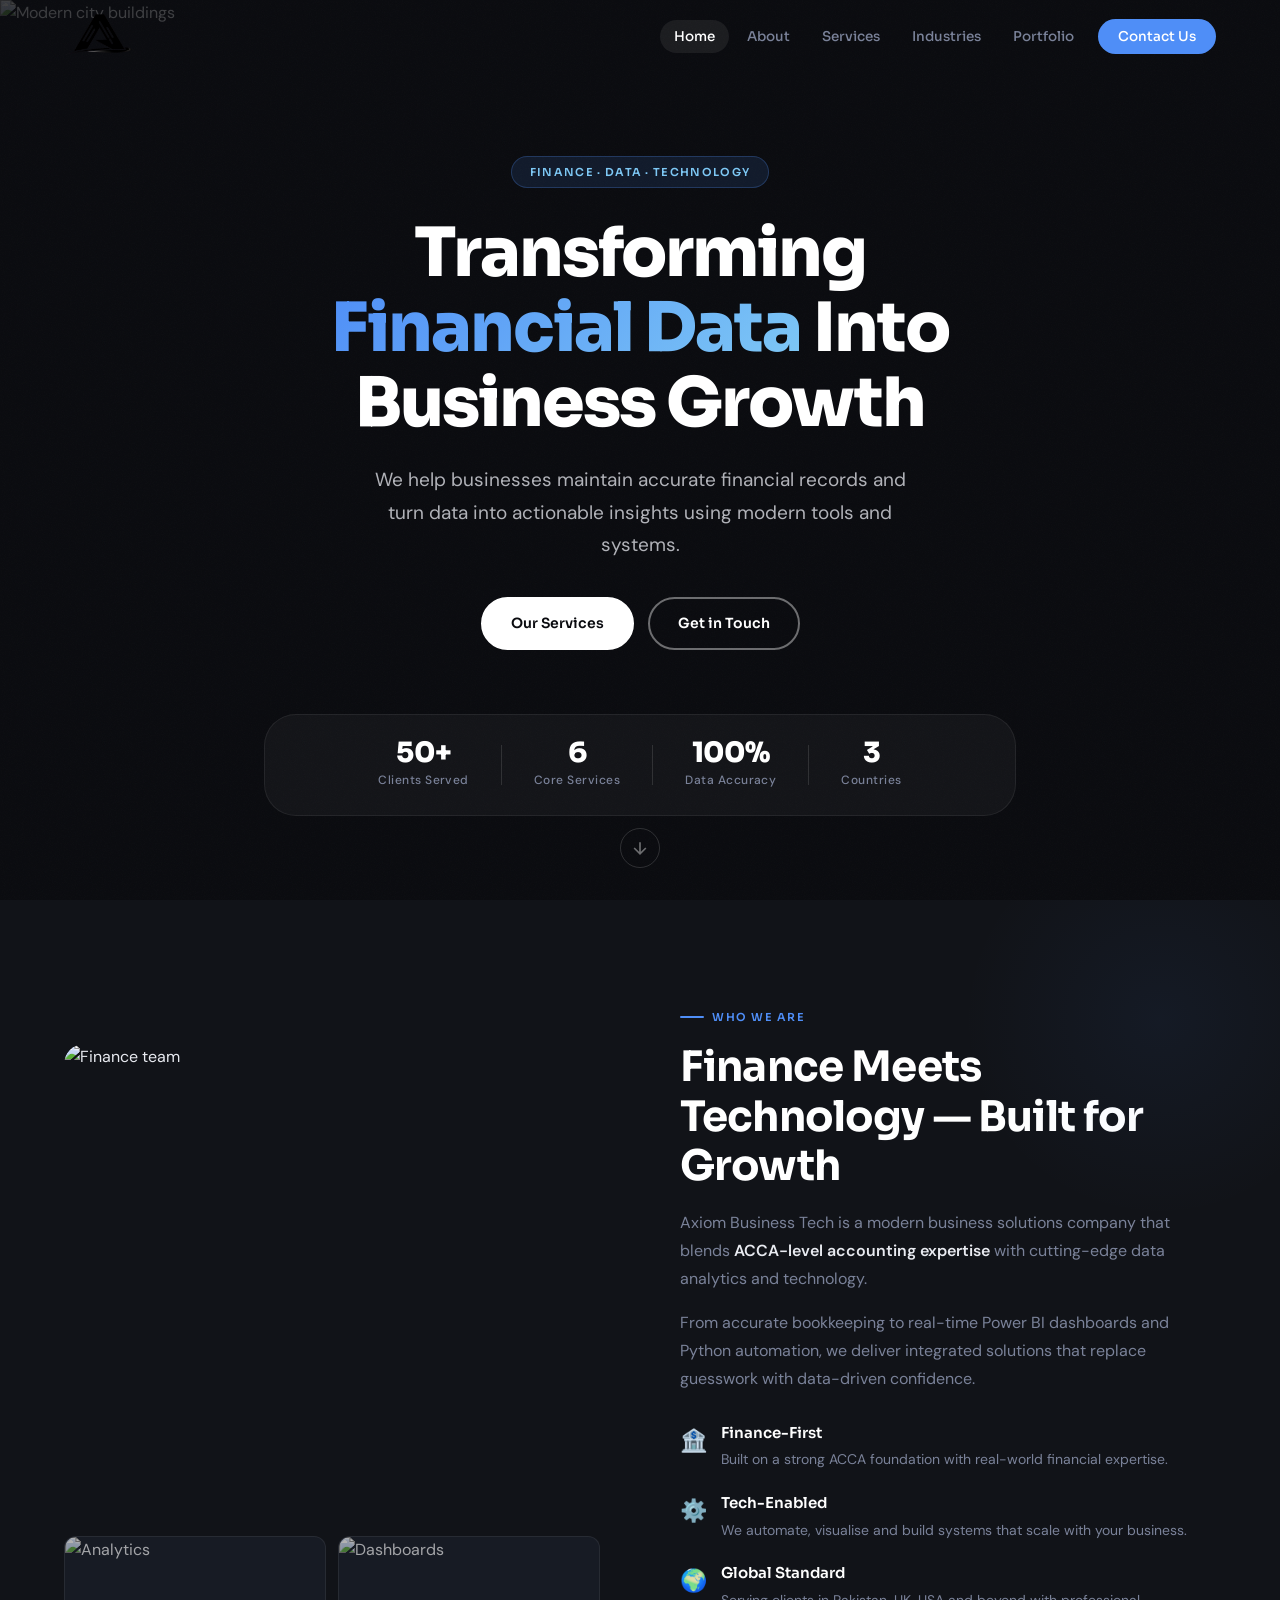
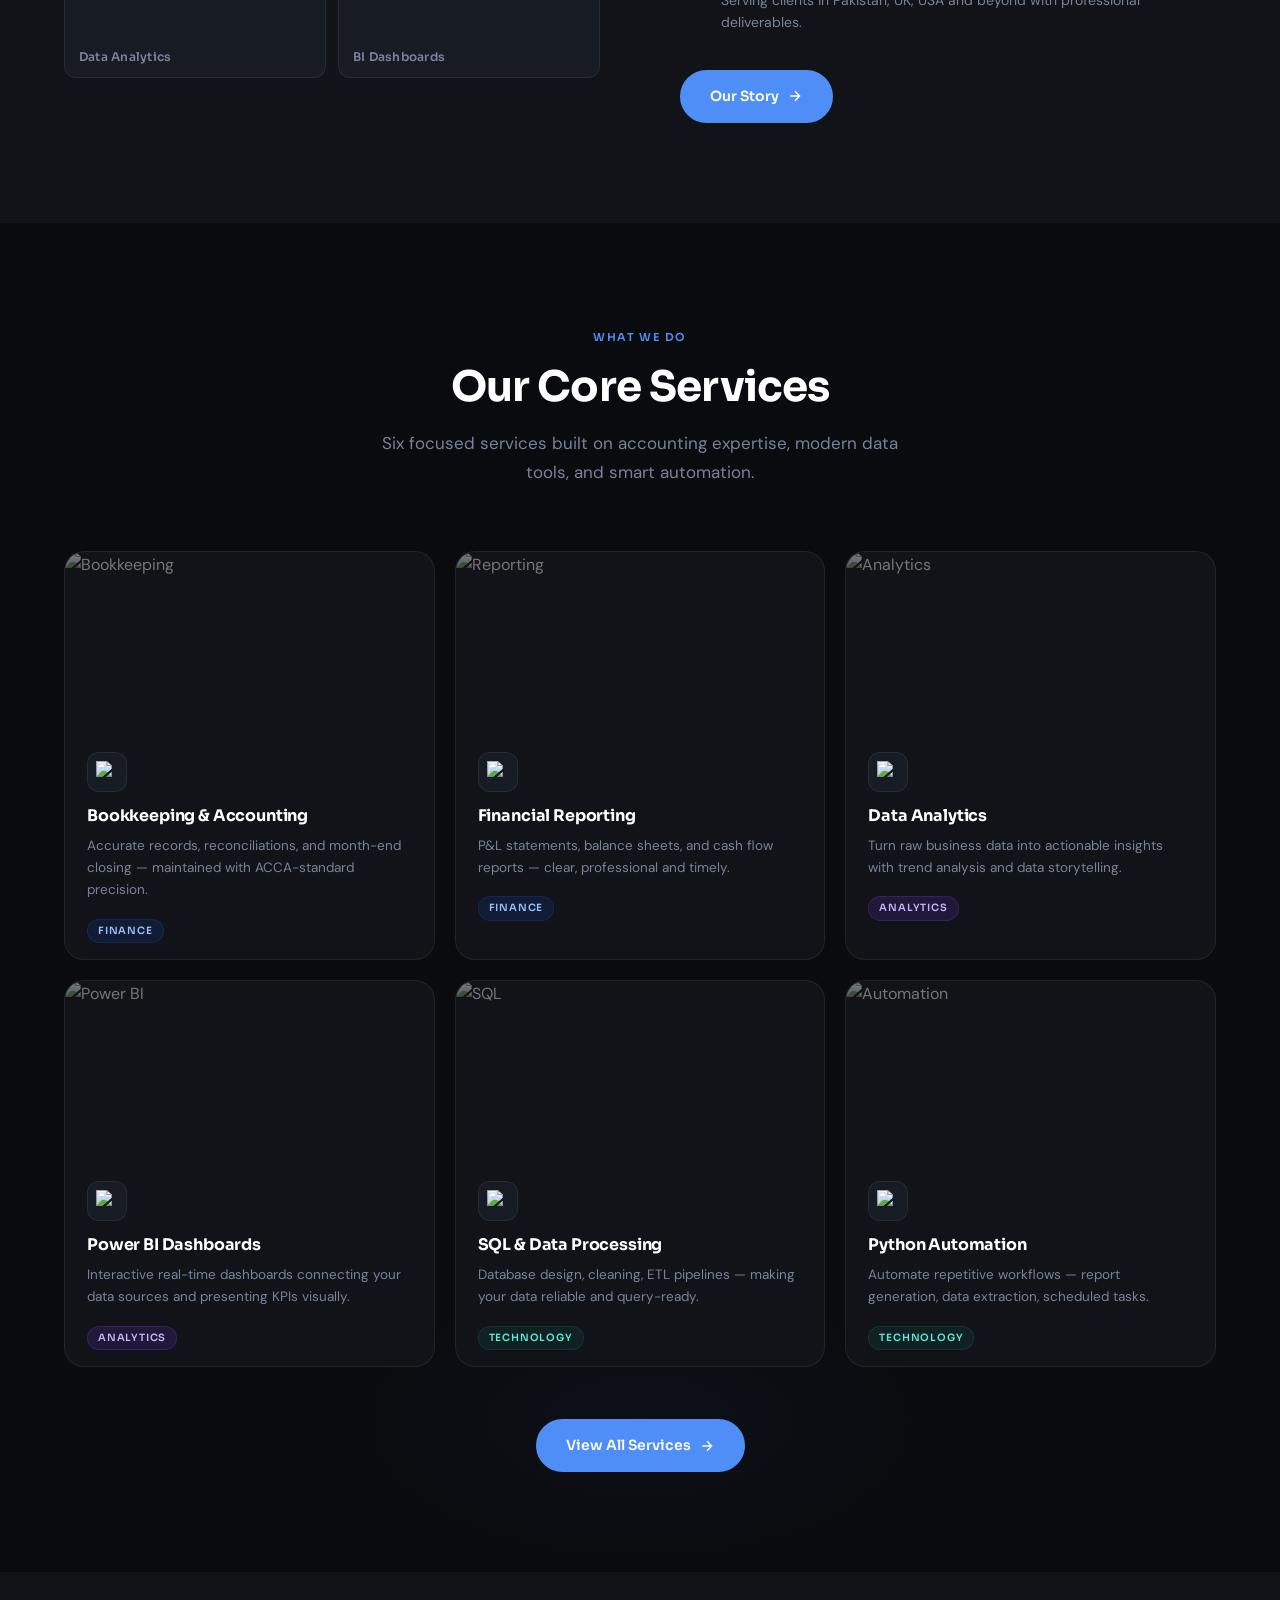
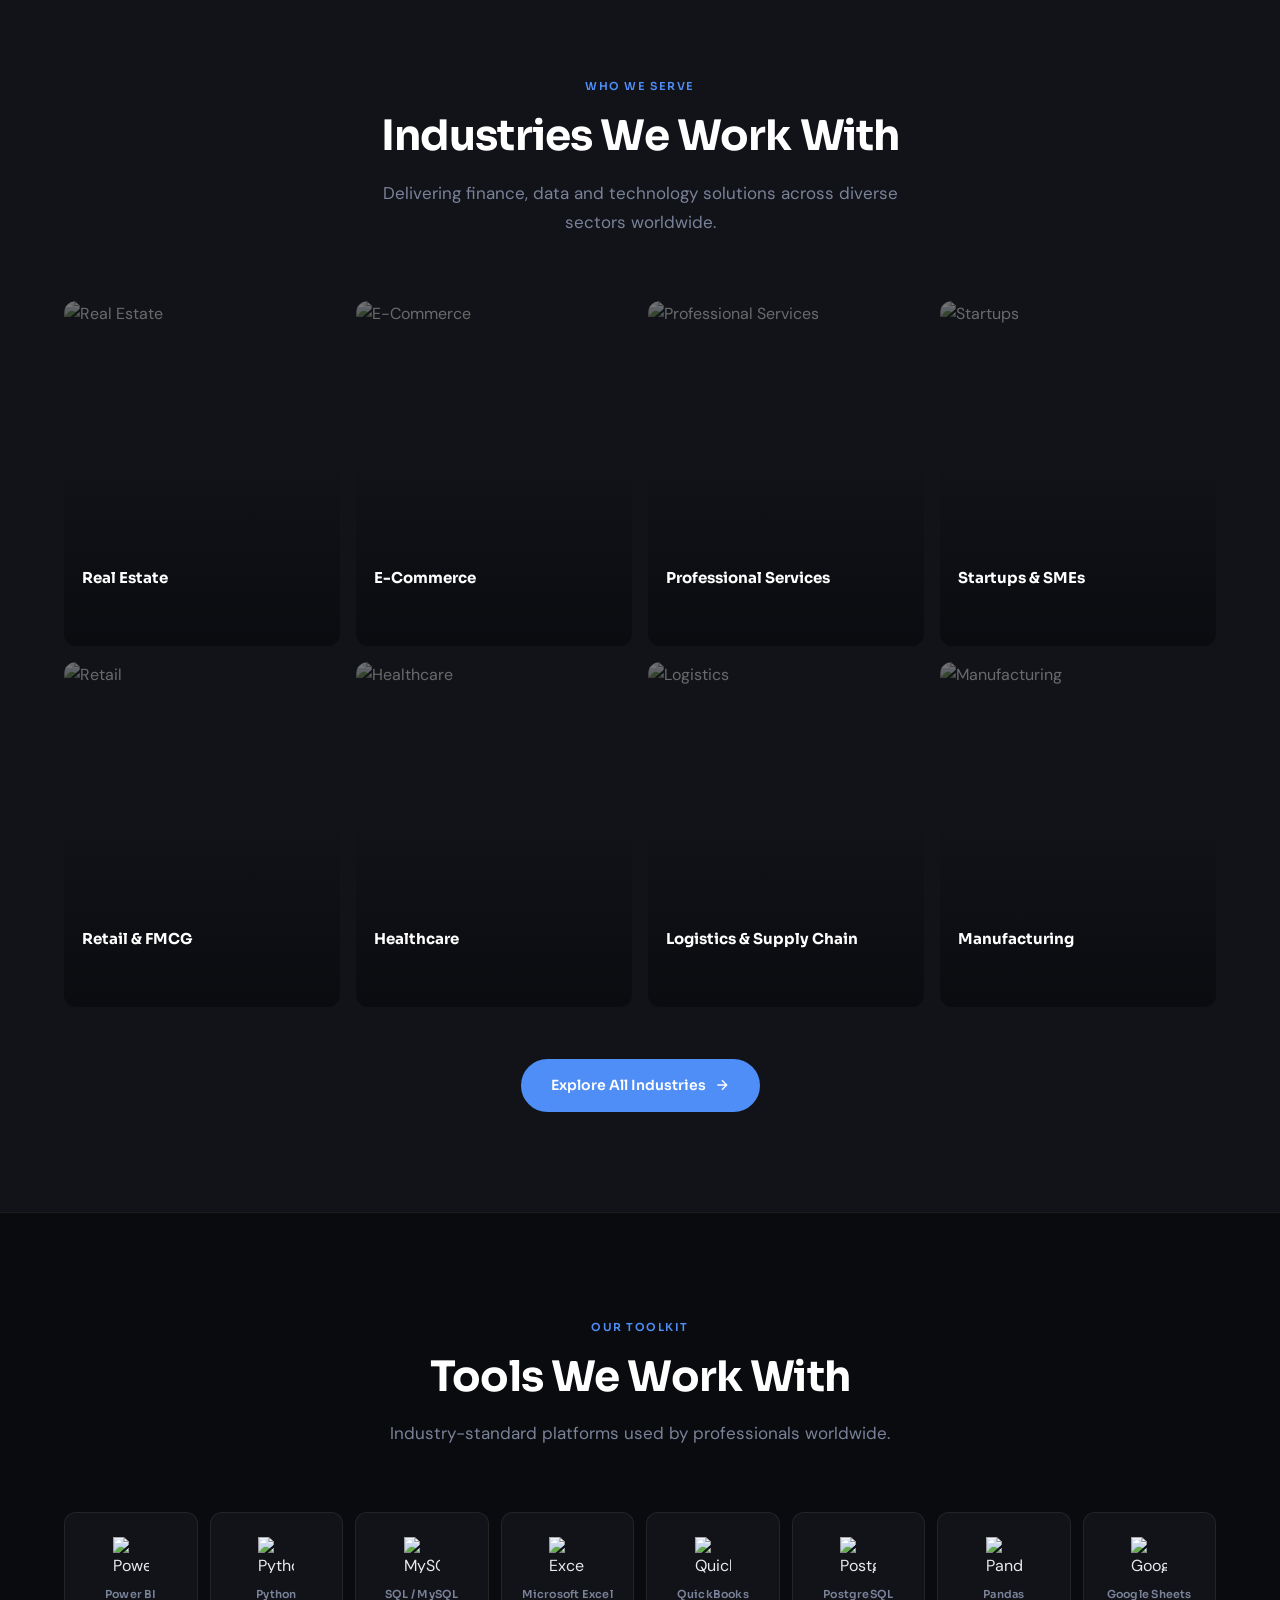
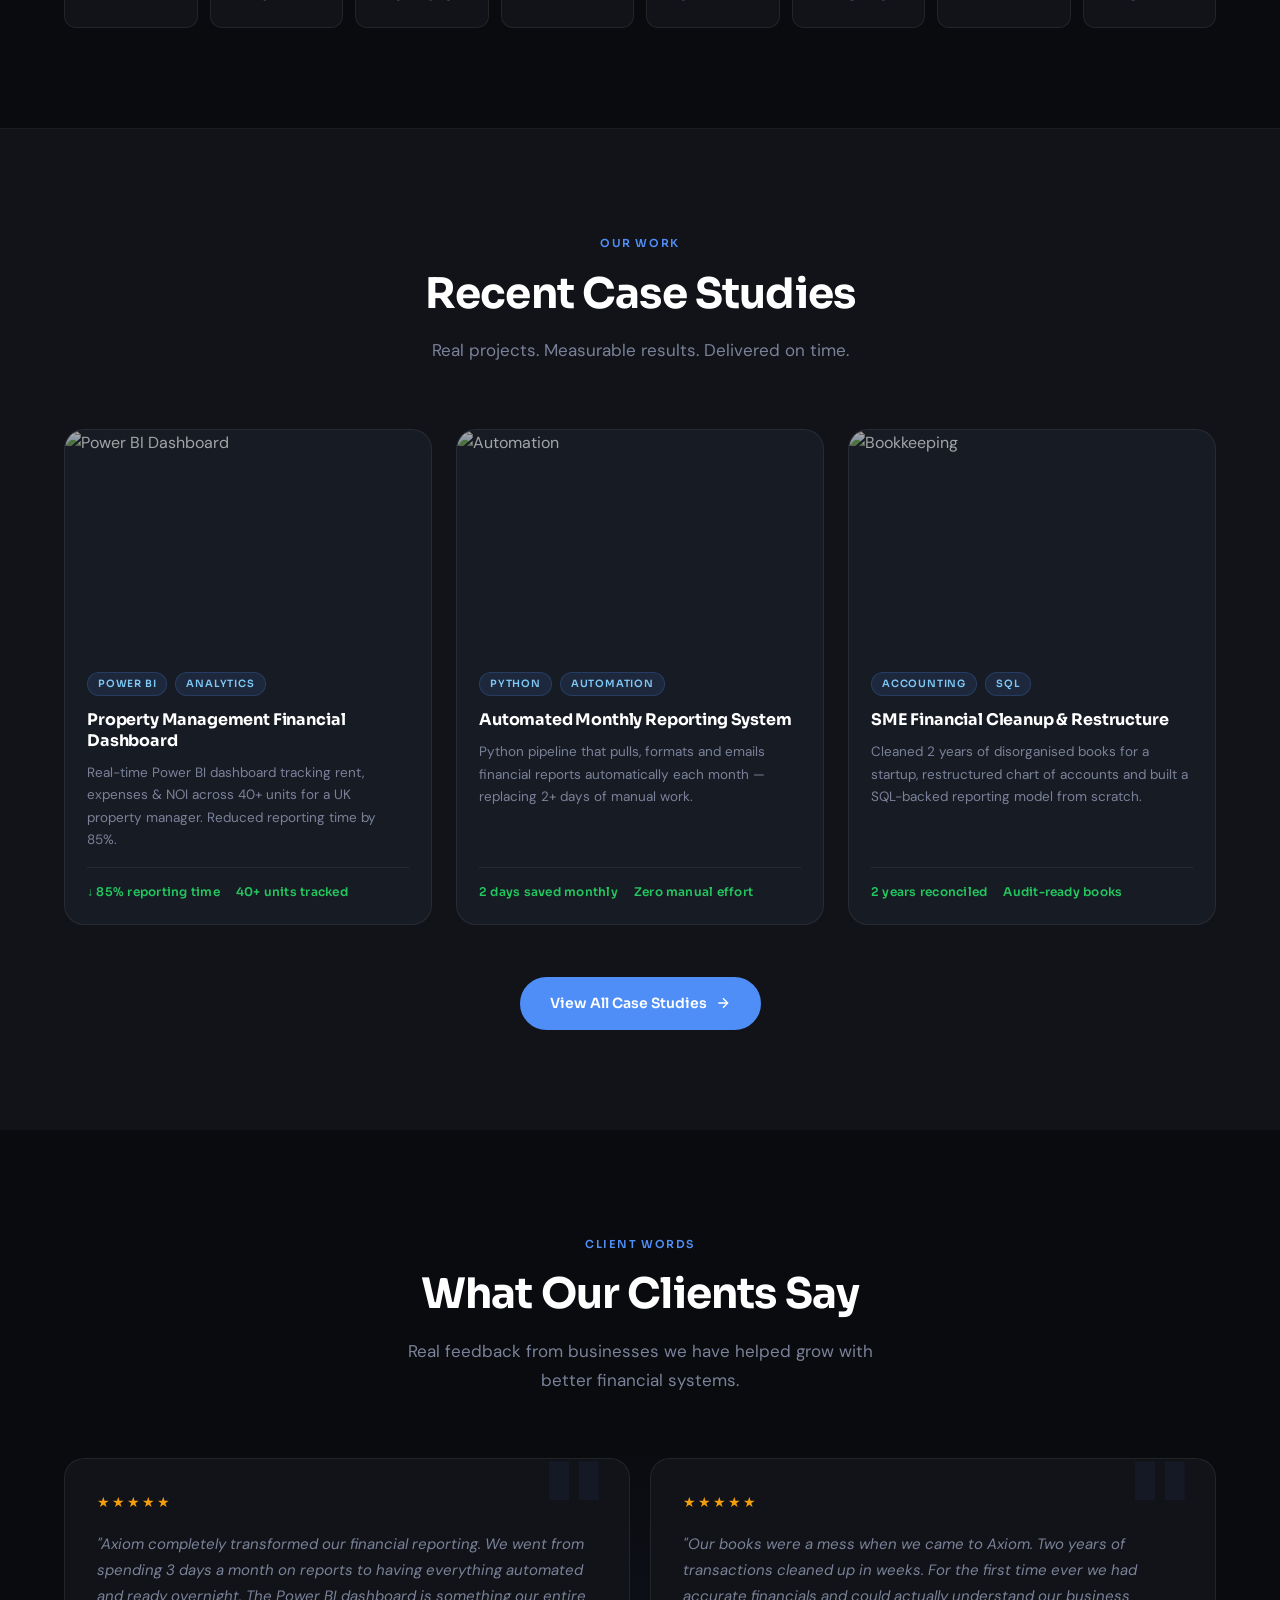
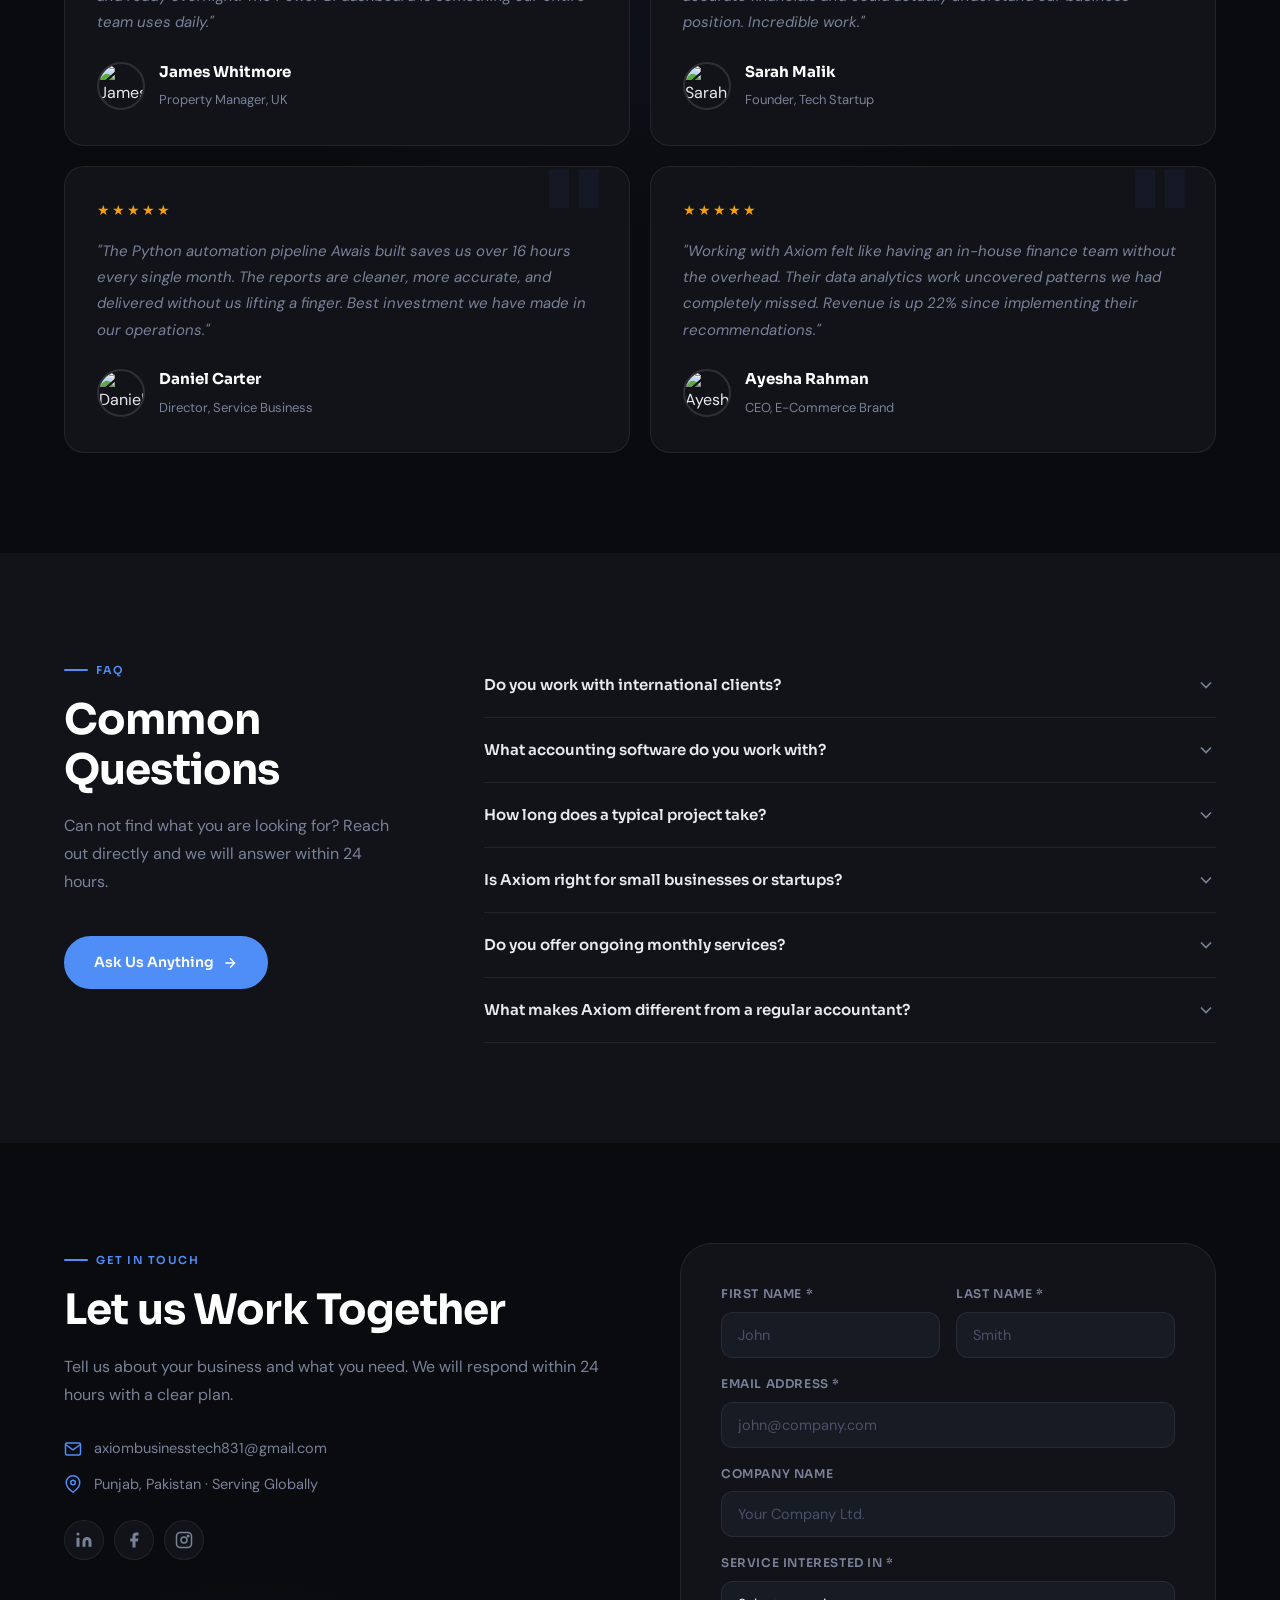
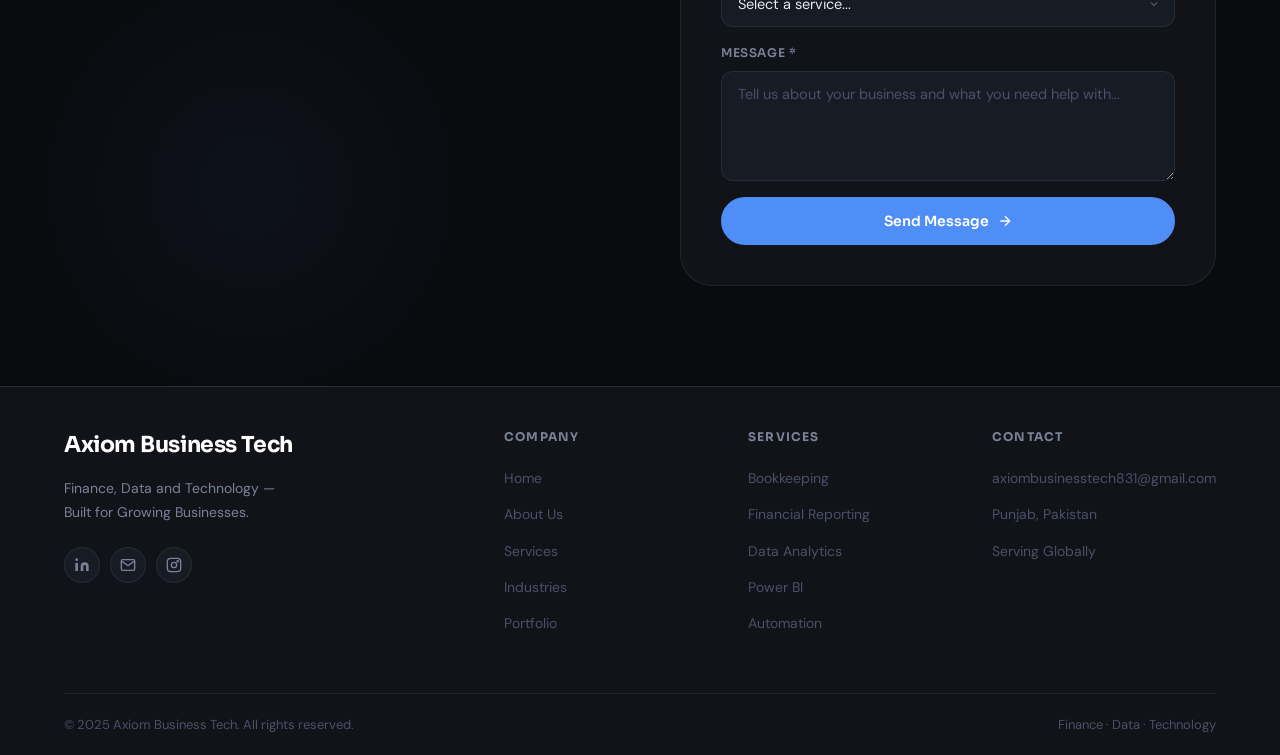
==== commit 898cfc8e: "Update index.html" ====
--- a/index.html
+++ b/index.html
@@ -3,7 +3,7 @@
 <head>
   <meta charset="UTF-8" />
   <meta name="viewport" content="width=device-width, initial-scale=1.0" />
-  <link rel="icon" type="image/svg+xml" href="Assets/axiologo.svg">
+   <link rel="icon" href="Assets/axiomlogo.png" type="image/png">
   <title>Axiom Business Tech — Finance, Data & Technology</title>
   <meta name="description" content="Axiom Business Tech combines accounting expertise, data analytics, and technology to help businesses grow with financial clarity." />
   <link rel="preconnect" href="https://fonts.googleapis.com" />
--- a/style.css
+++ b/style.css
@@ -264,8 +264,8 @@
 }
 
 .logo-img {
-  width: 52px;
-  height: 52px;
+  width: 70px;
+  height: 70px;
   border-radius: var(--radius-sm);
   object-fit: contain;
 }
@@ -396,7 +396,7 @@
   height: 100%;
   object-fit: cover;
   object-position: center;
-  filter: brightness(0.35) saturate(0.7);
+  filter: brightness(0.45) saturate(0.7);
 }
 
 .hero-overlay {
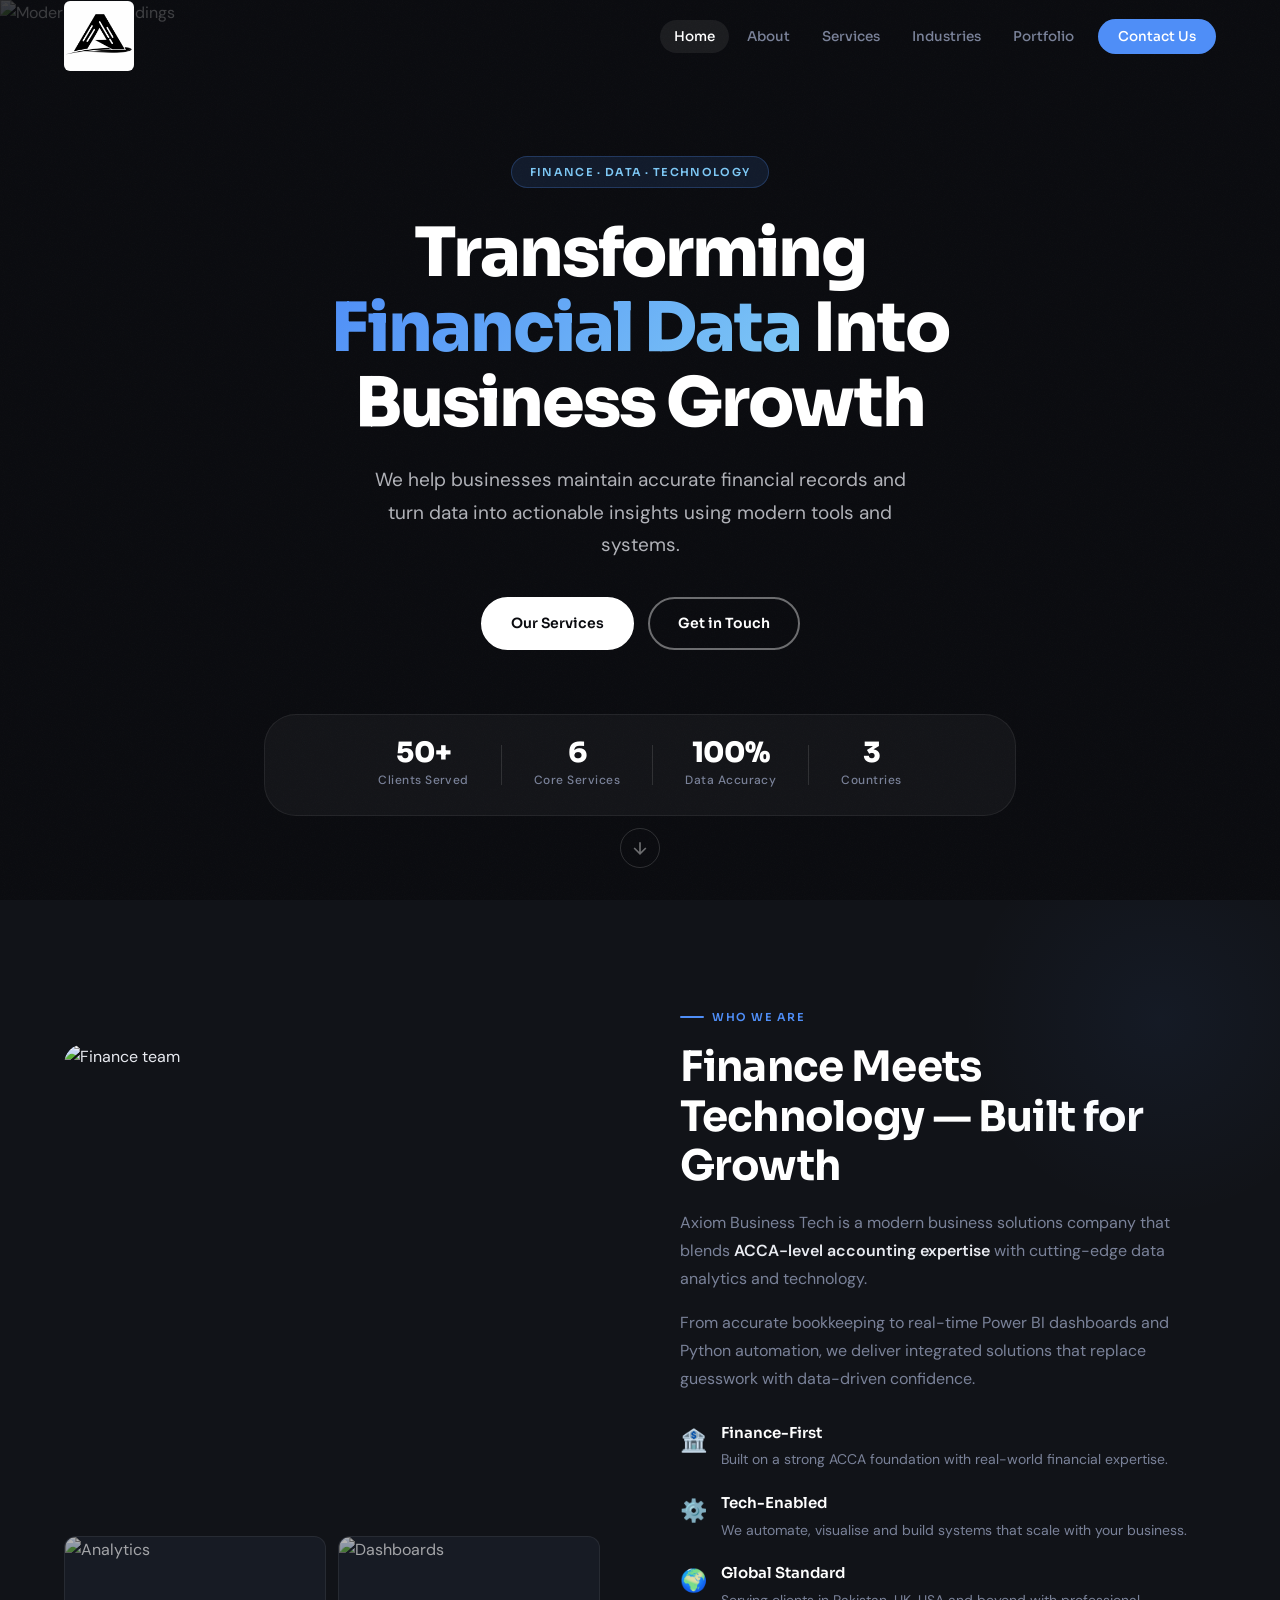
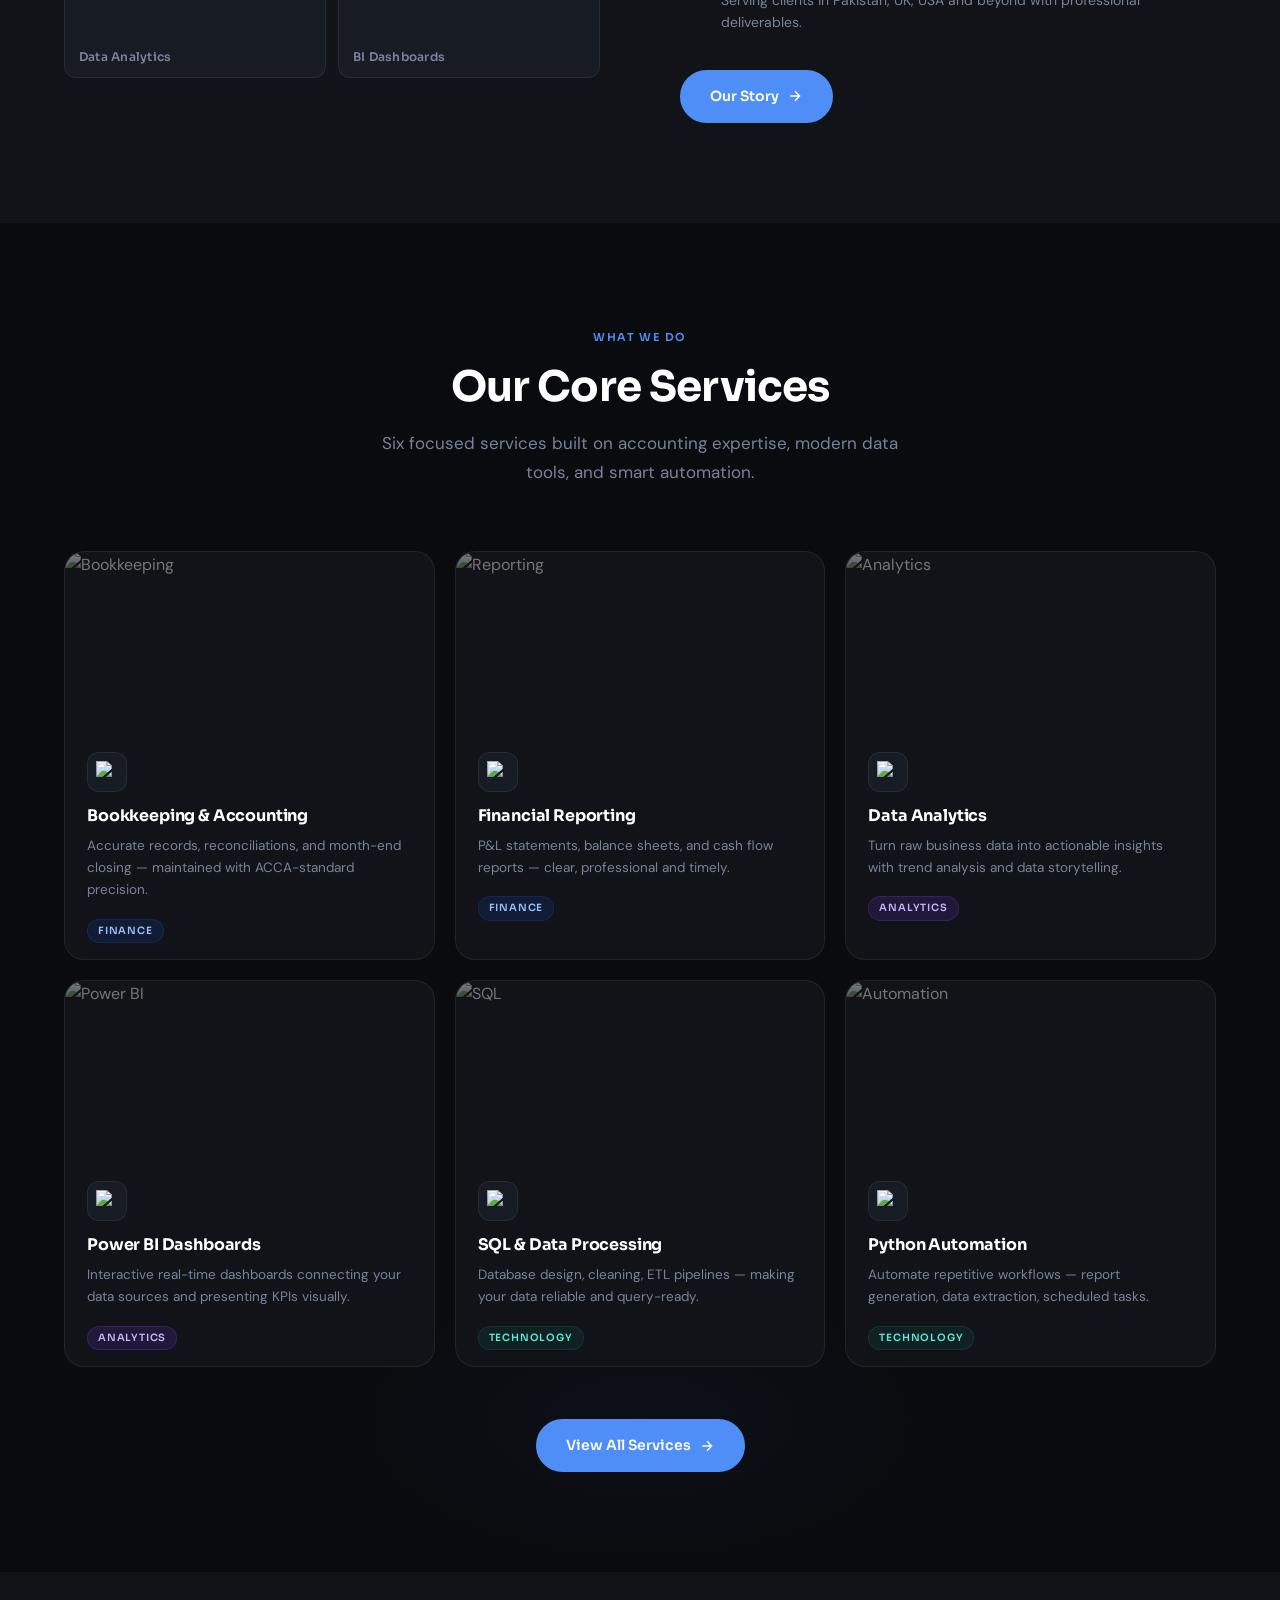
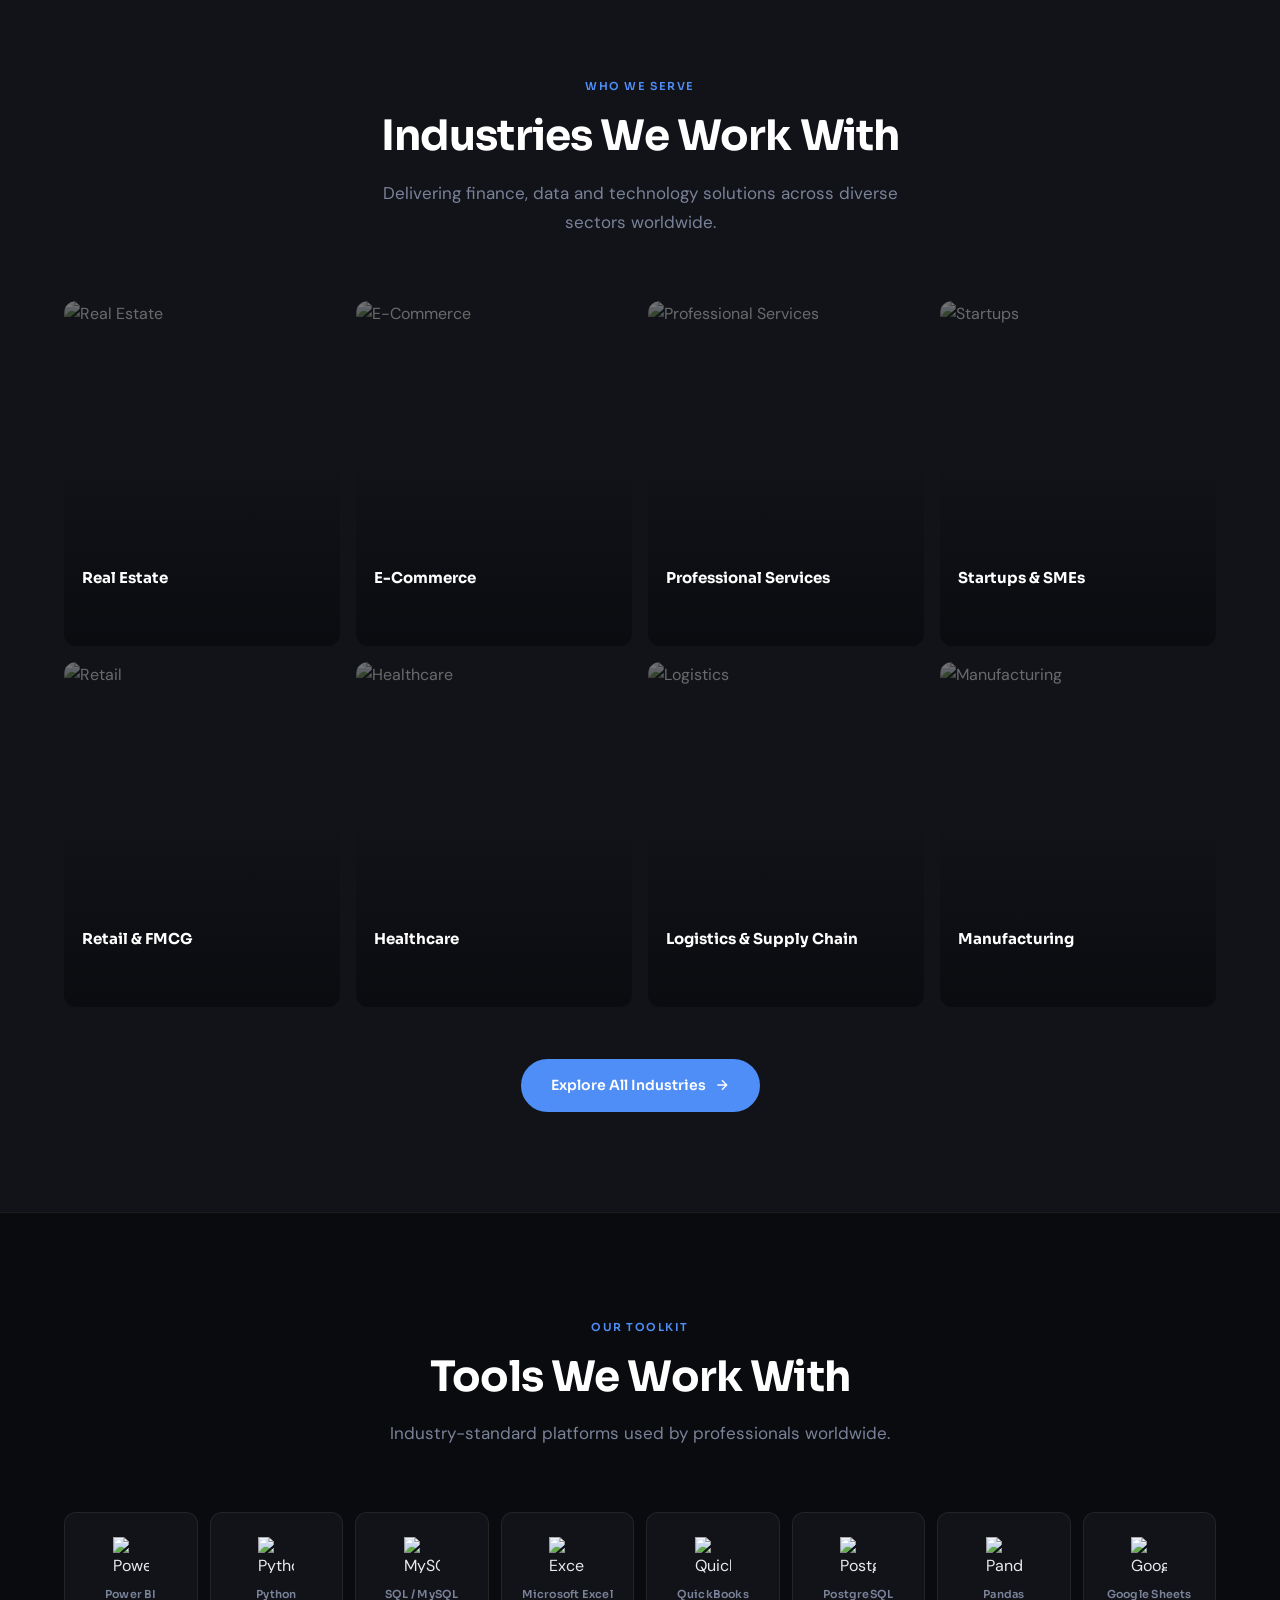
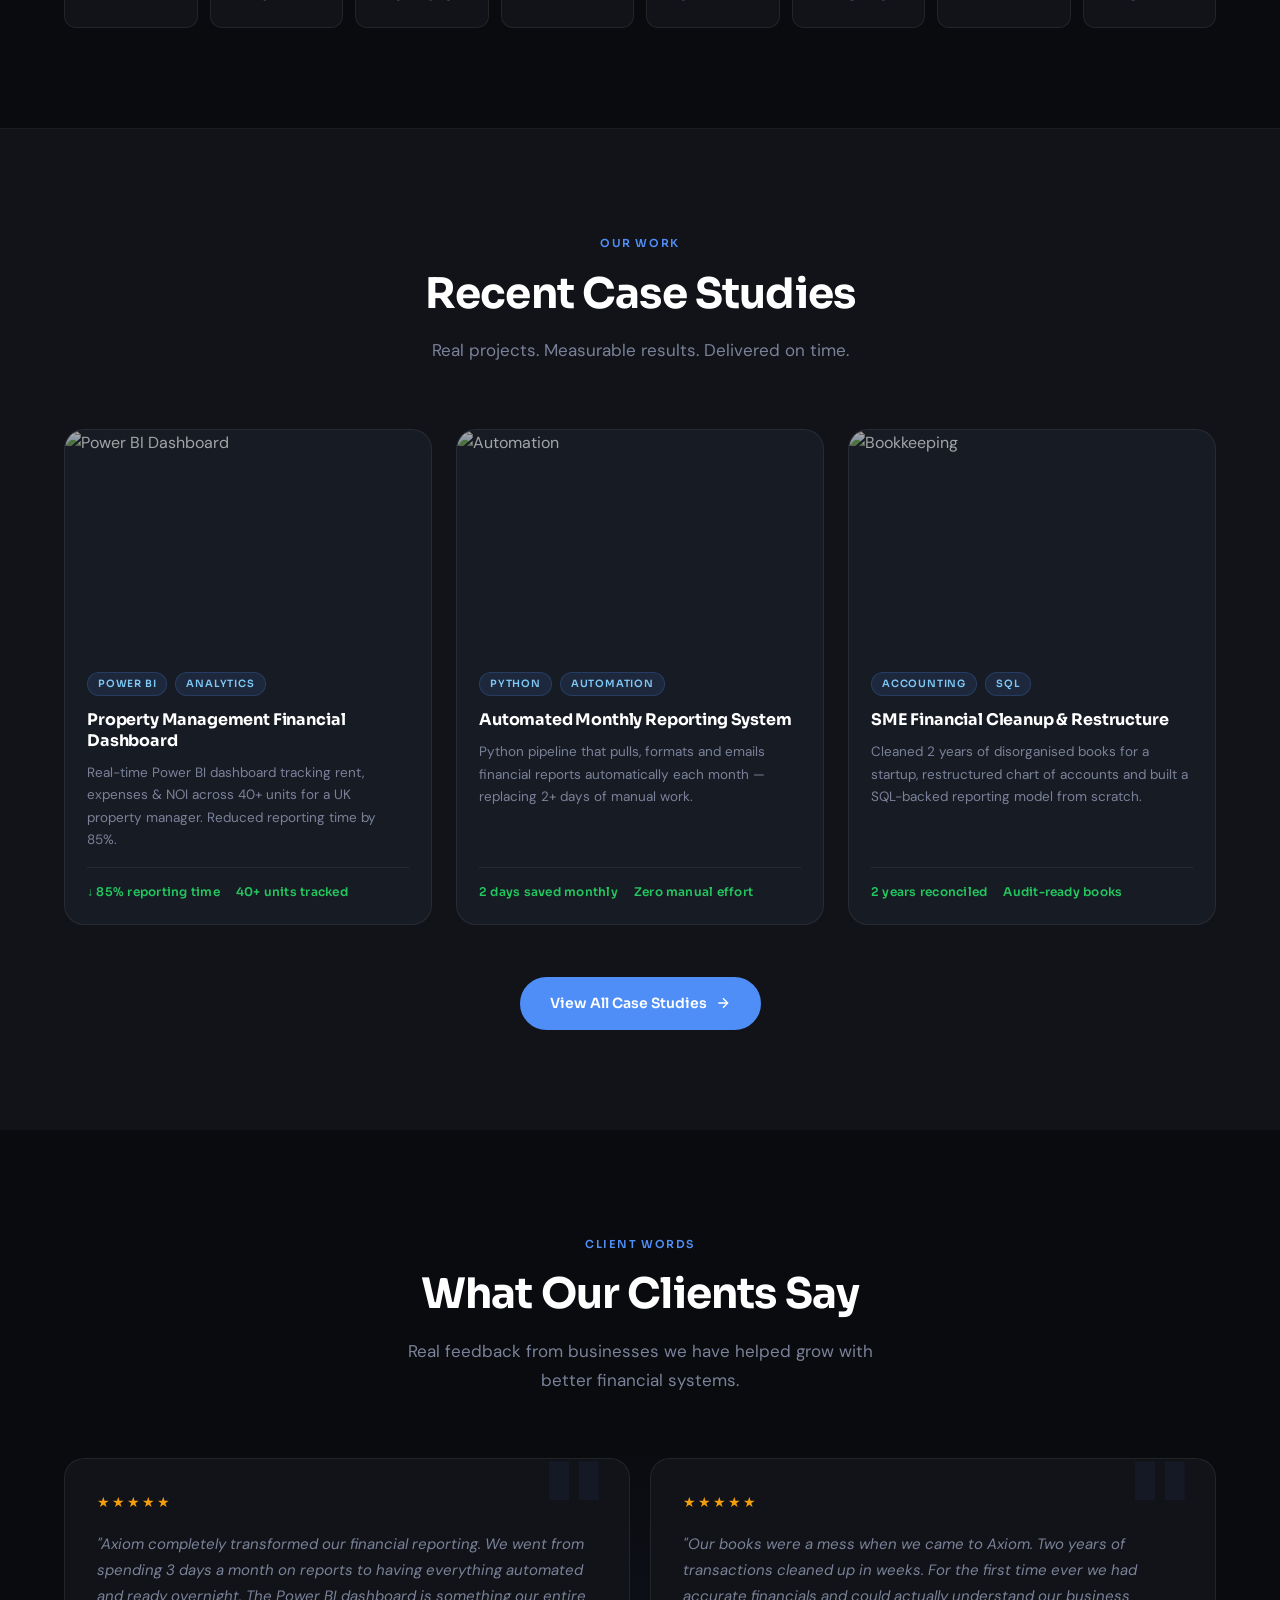
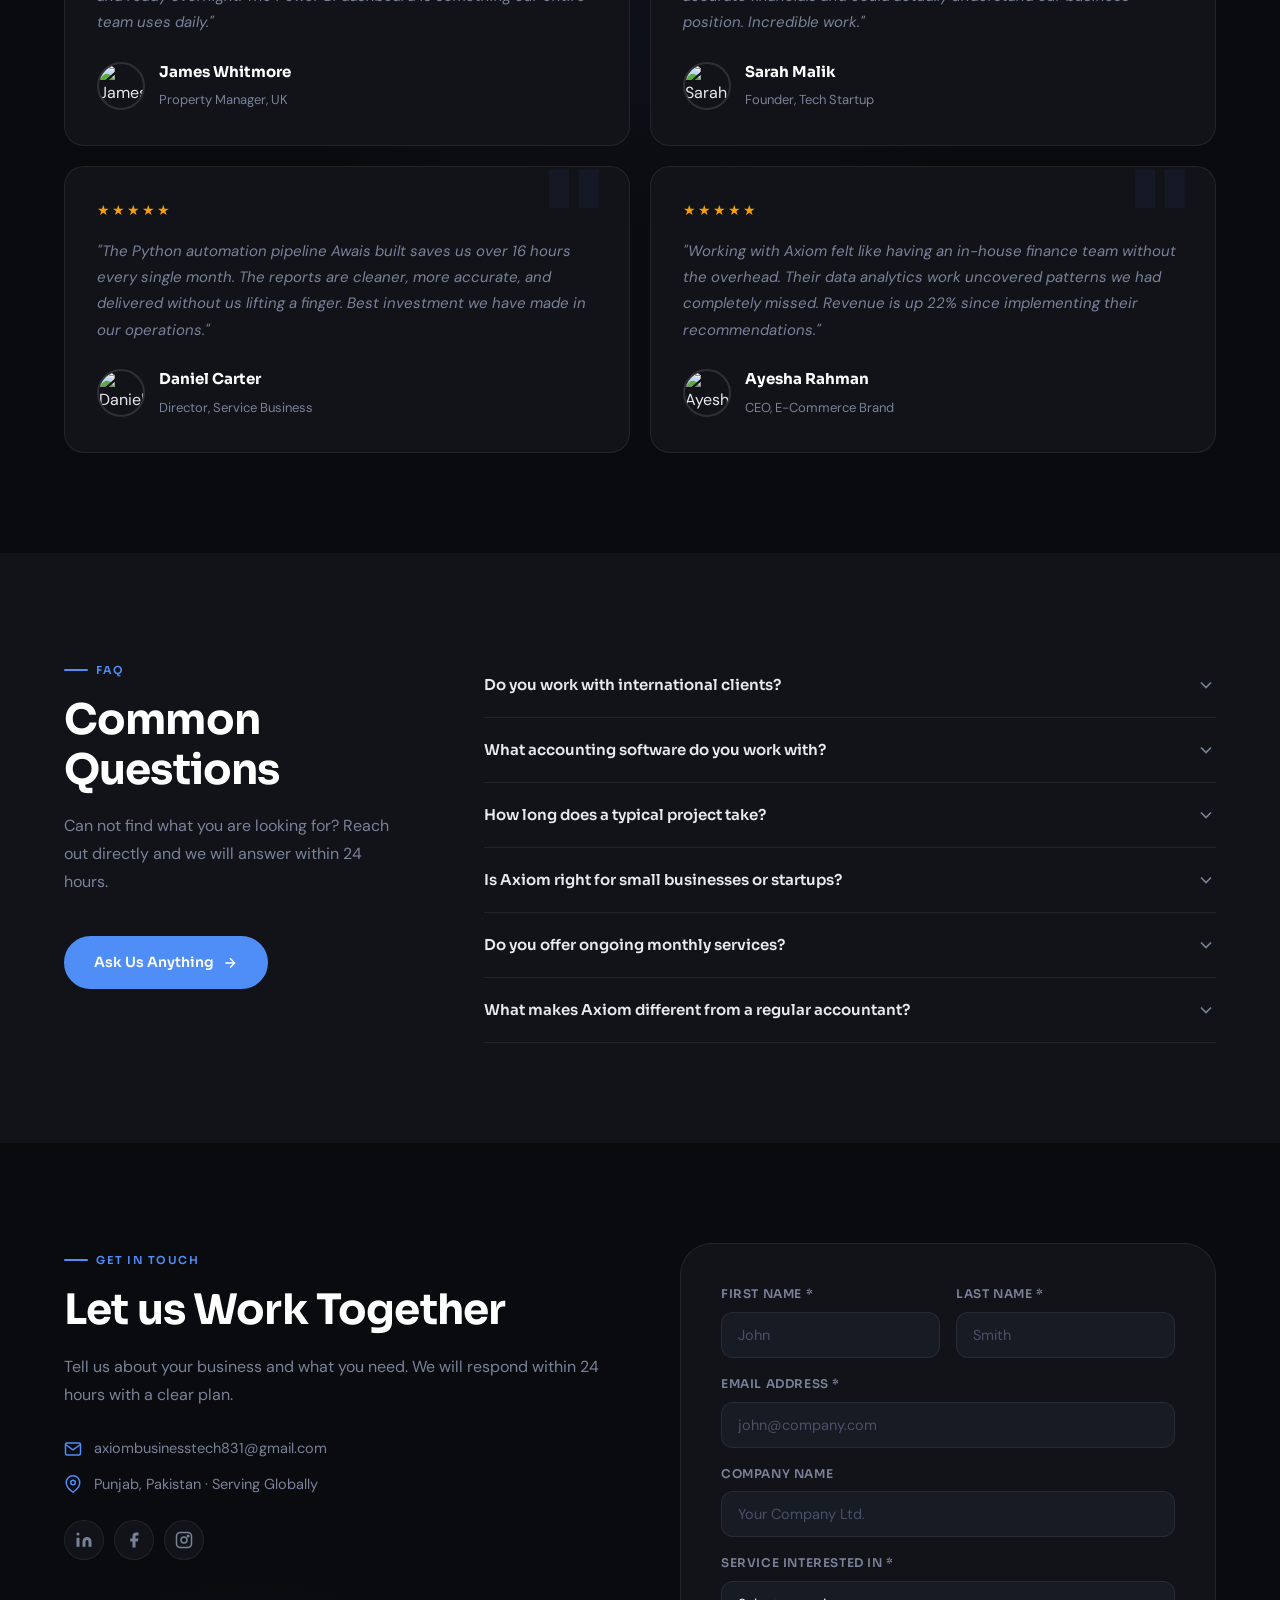
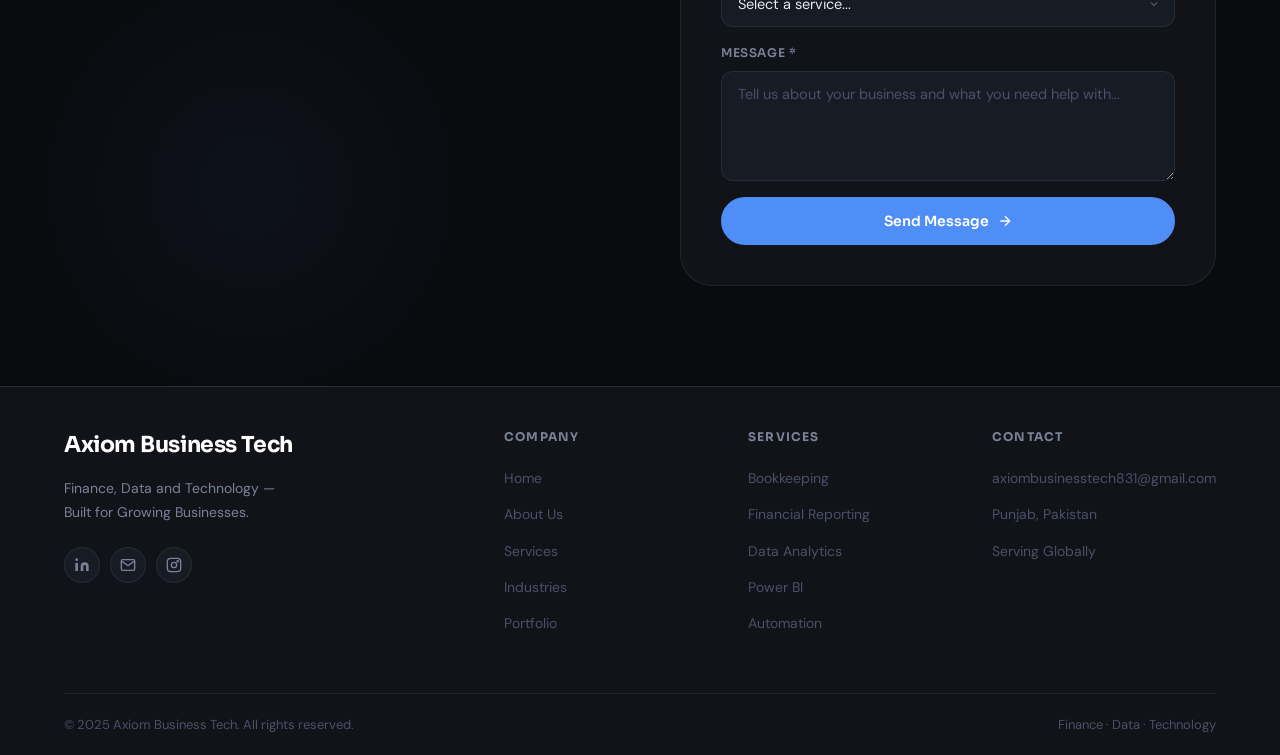
==== commit 8bab3a25: "Update index.html" ====
--- a/index.html
+++ b/index.html
@@ -17,7 +17,7 @@
   <nav class="navbar" id="navbar">
     <div class="nav-inner">
       <a href="index.html" class="nav-logo" id="navLogo">
-        <img src="Assets/axiomlogo.png" alt="Axiom" class="logo-img" />
+        <img src="Assets/axiomlogo.jpg" alt="Axiom" class="logo-img" />
         <span class="logo-name">Axiom Business Tech</span>
       </a>
       <ul class="nav-links">
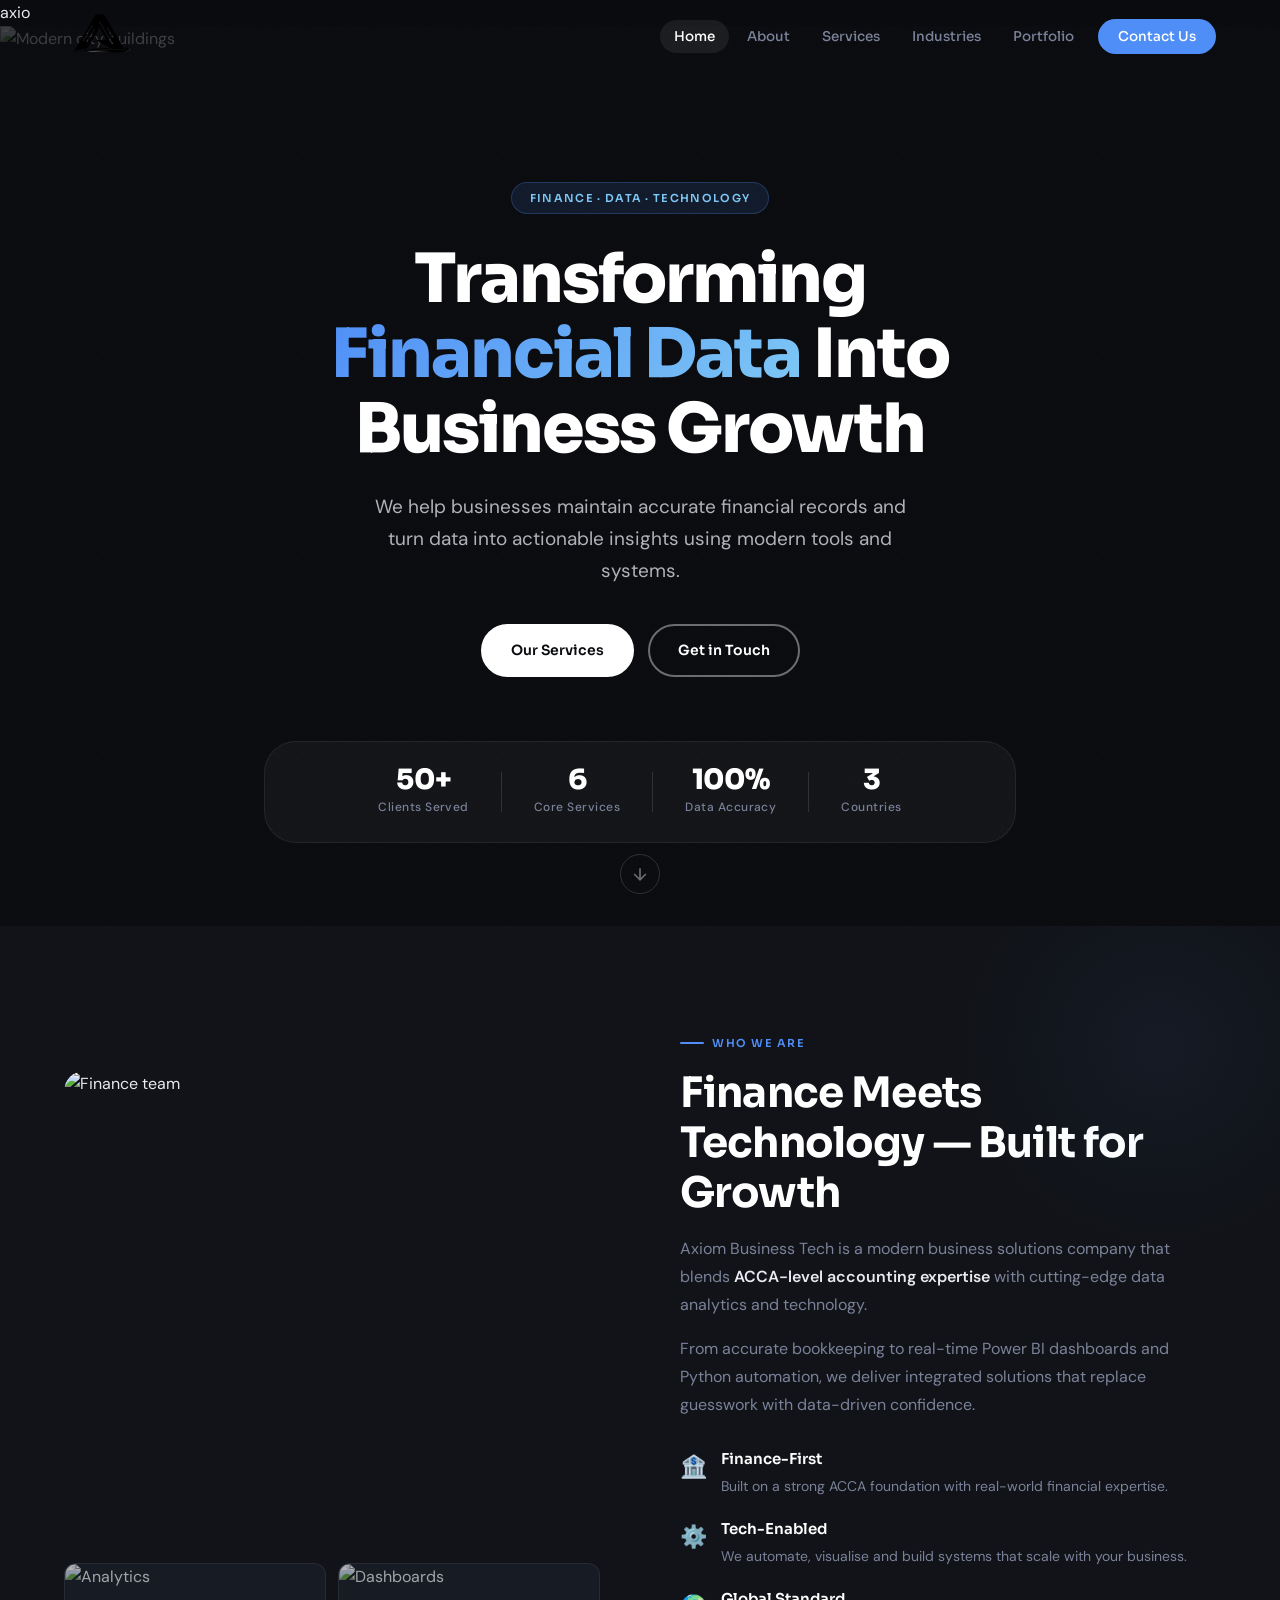
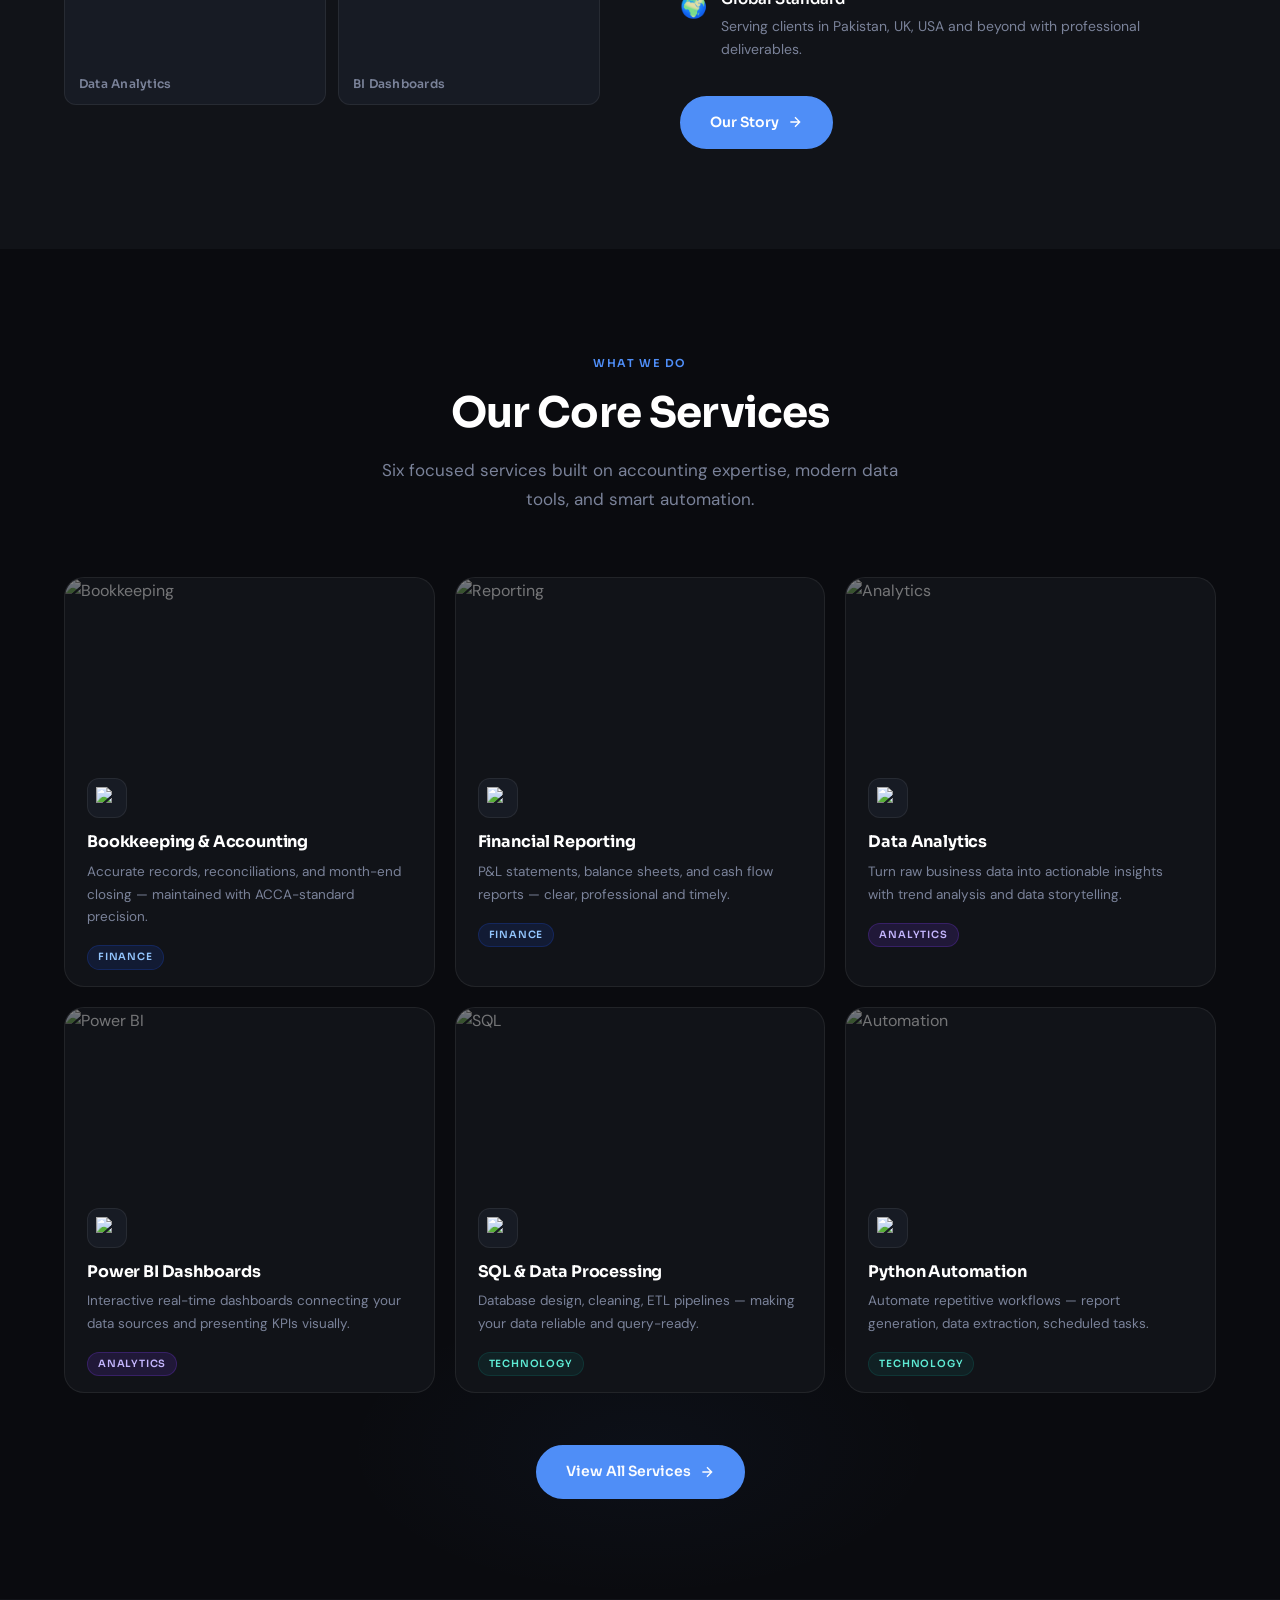
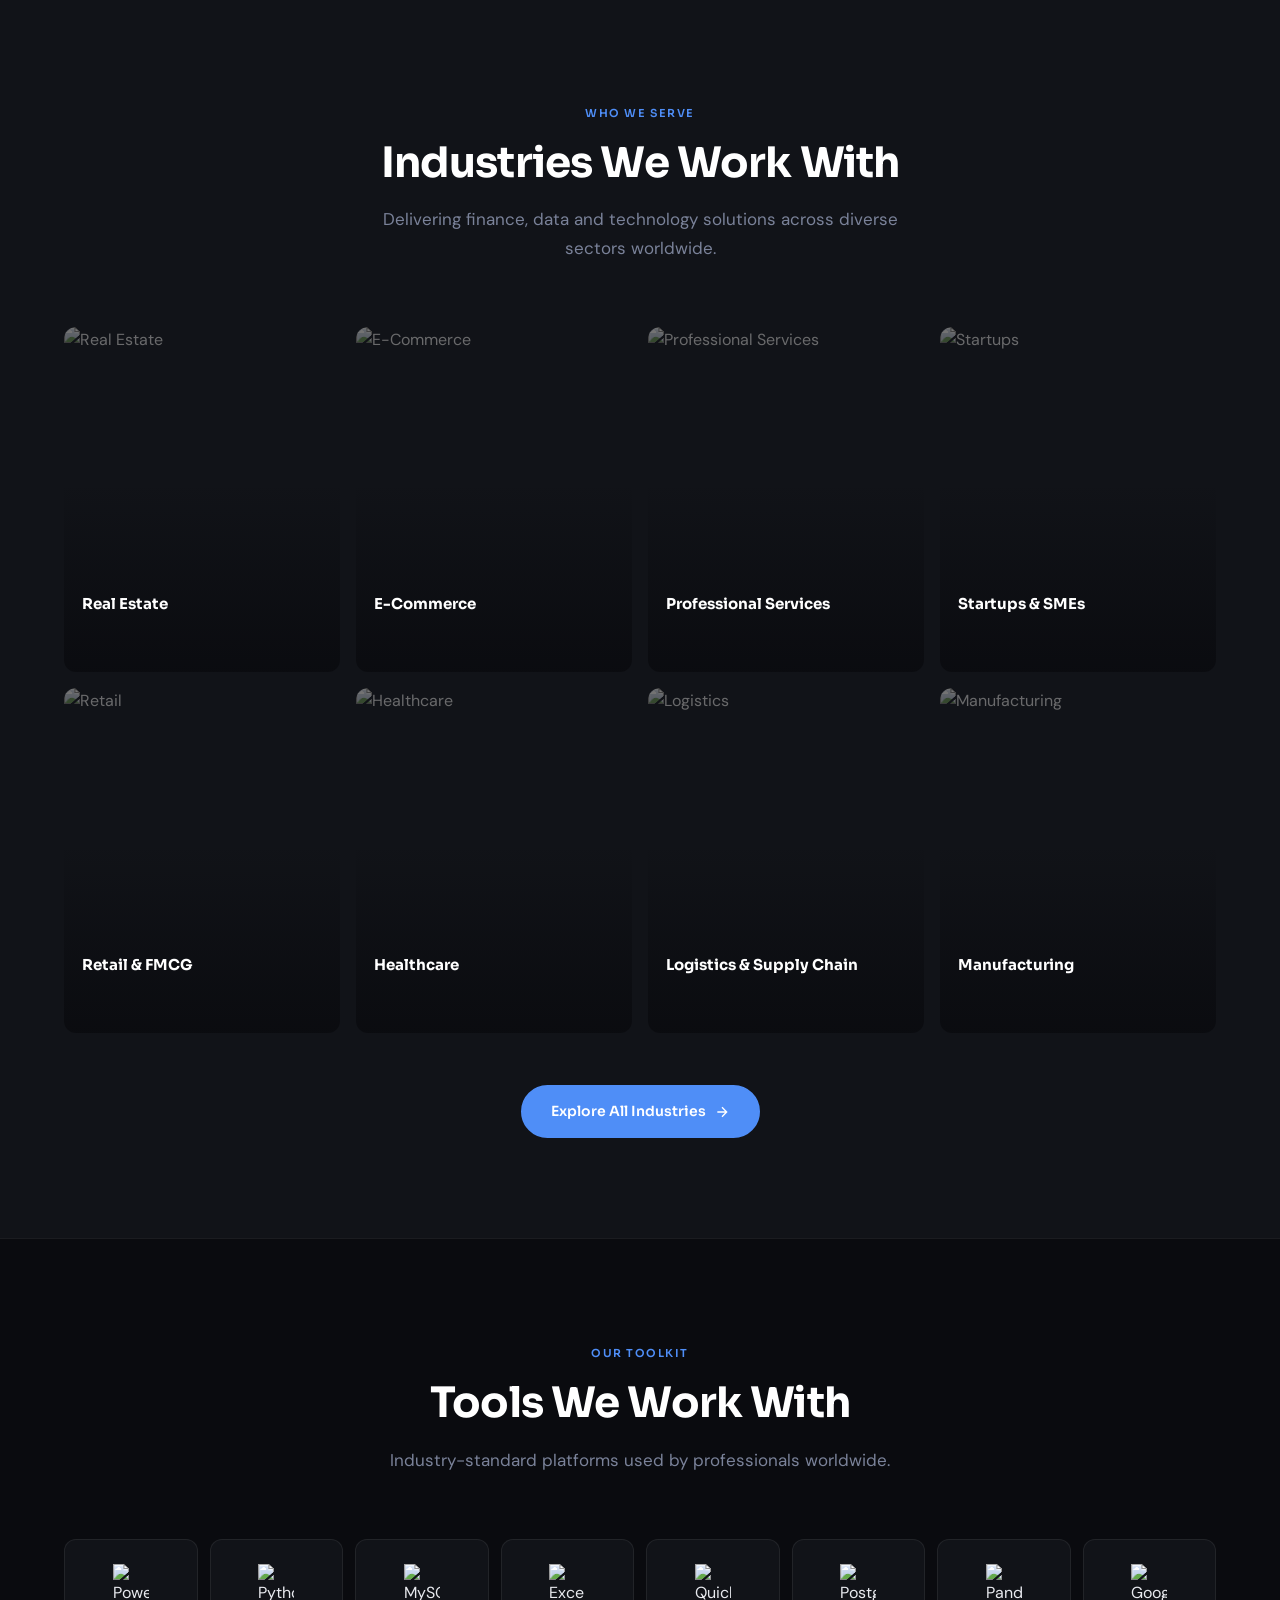
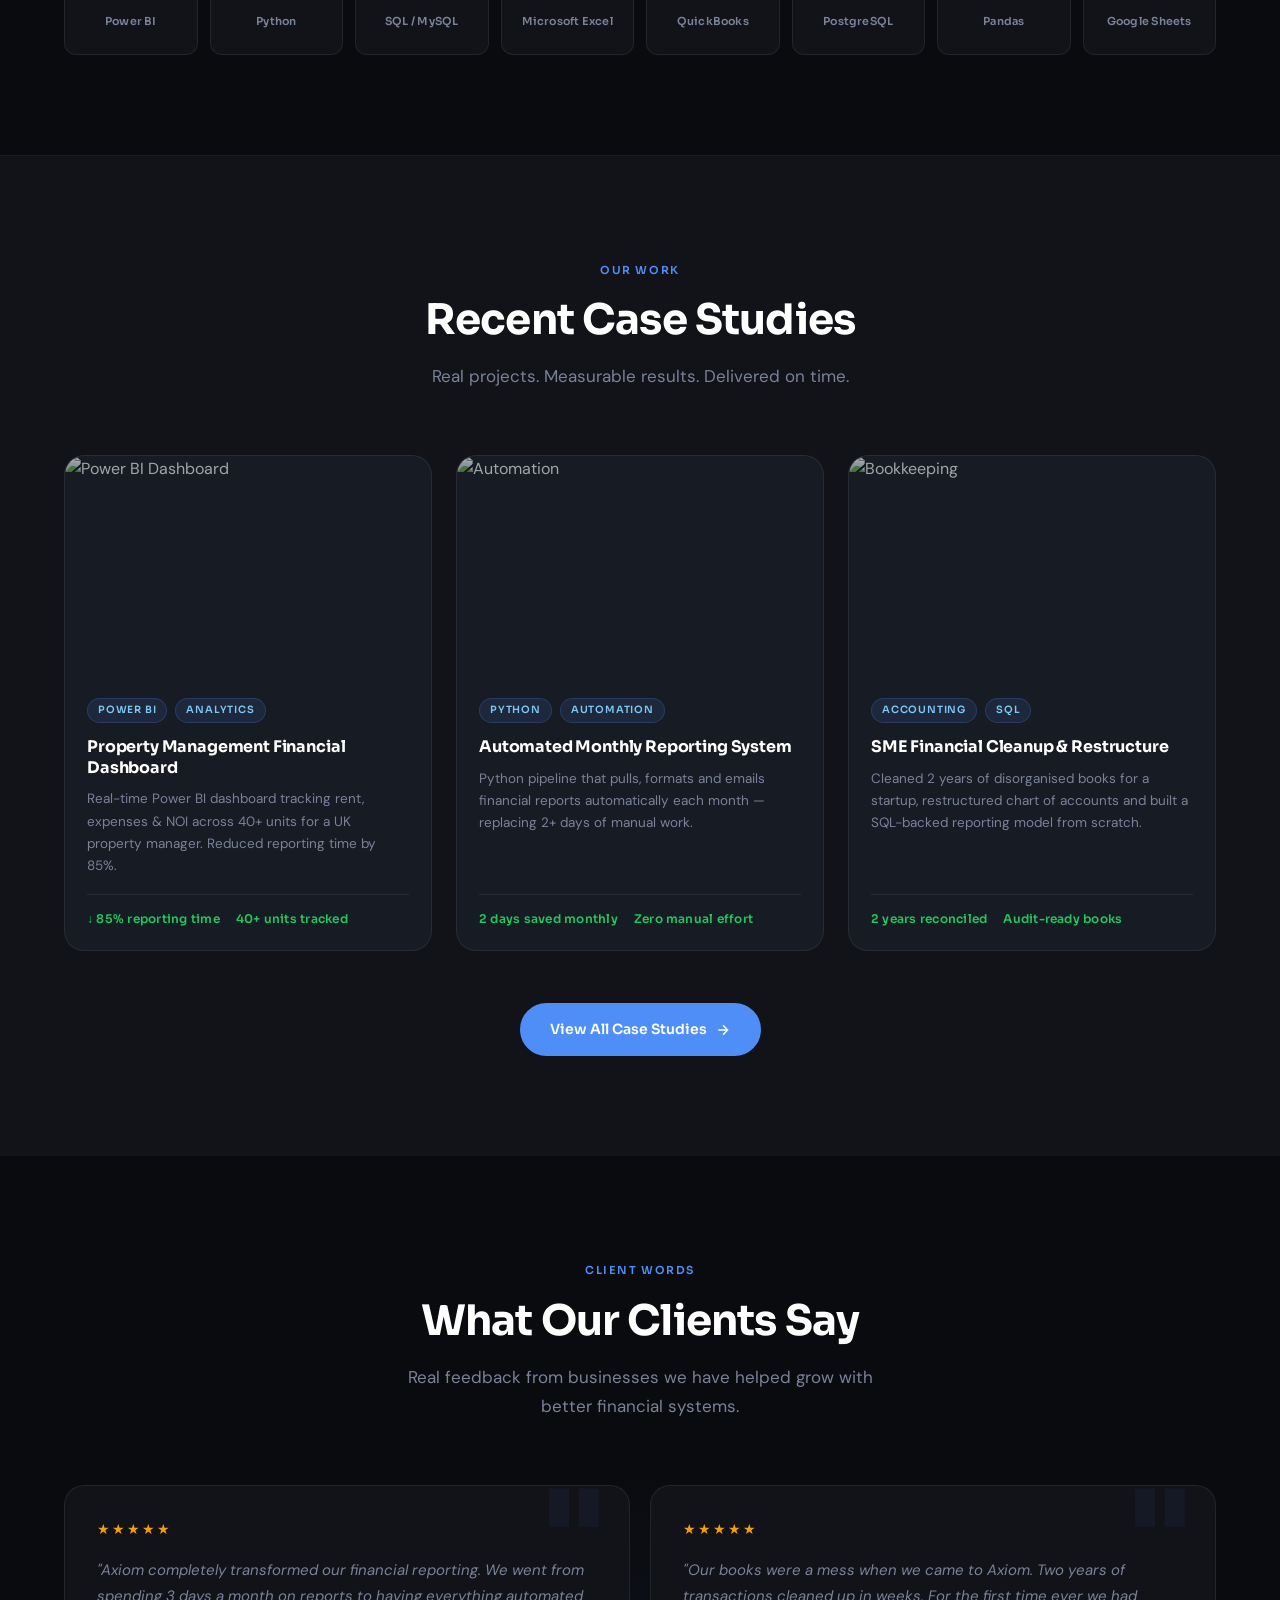
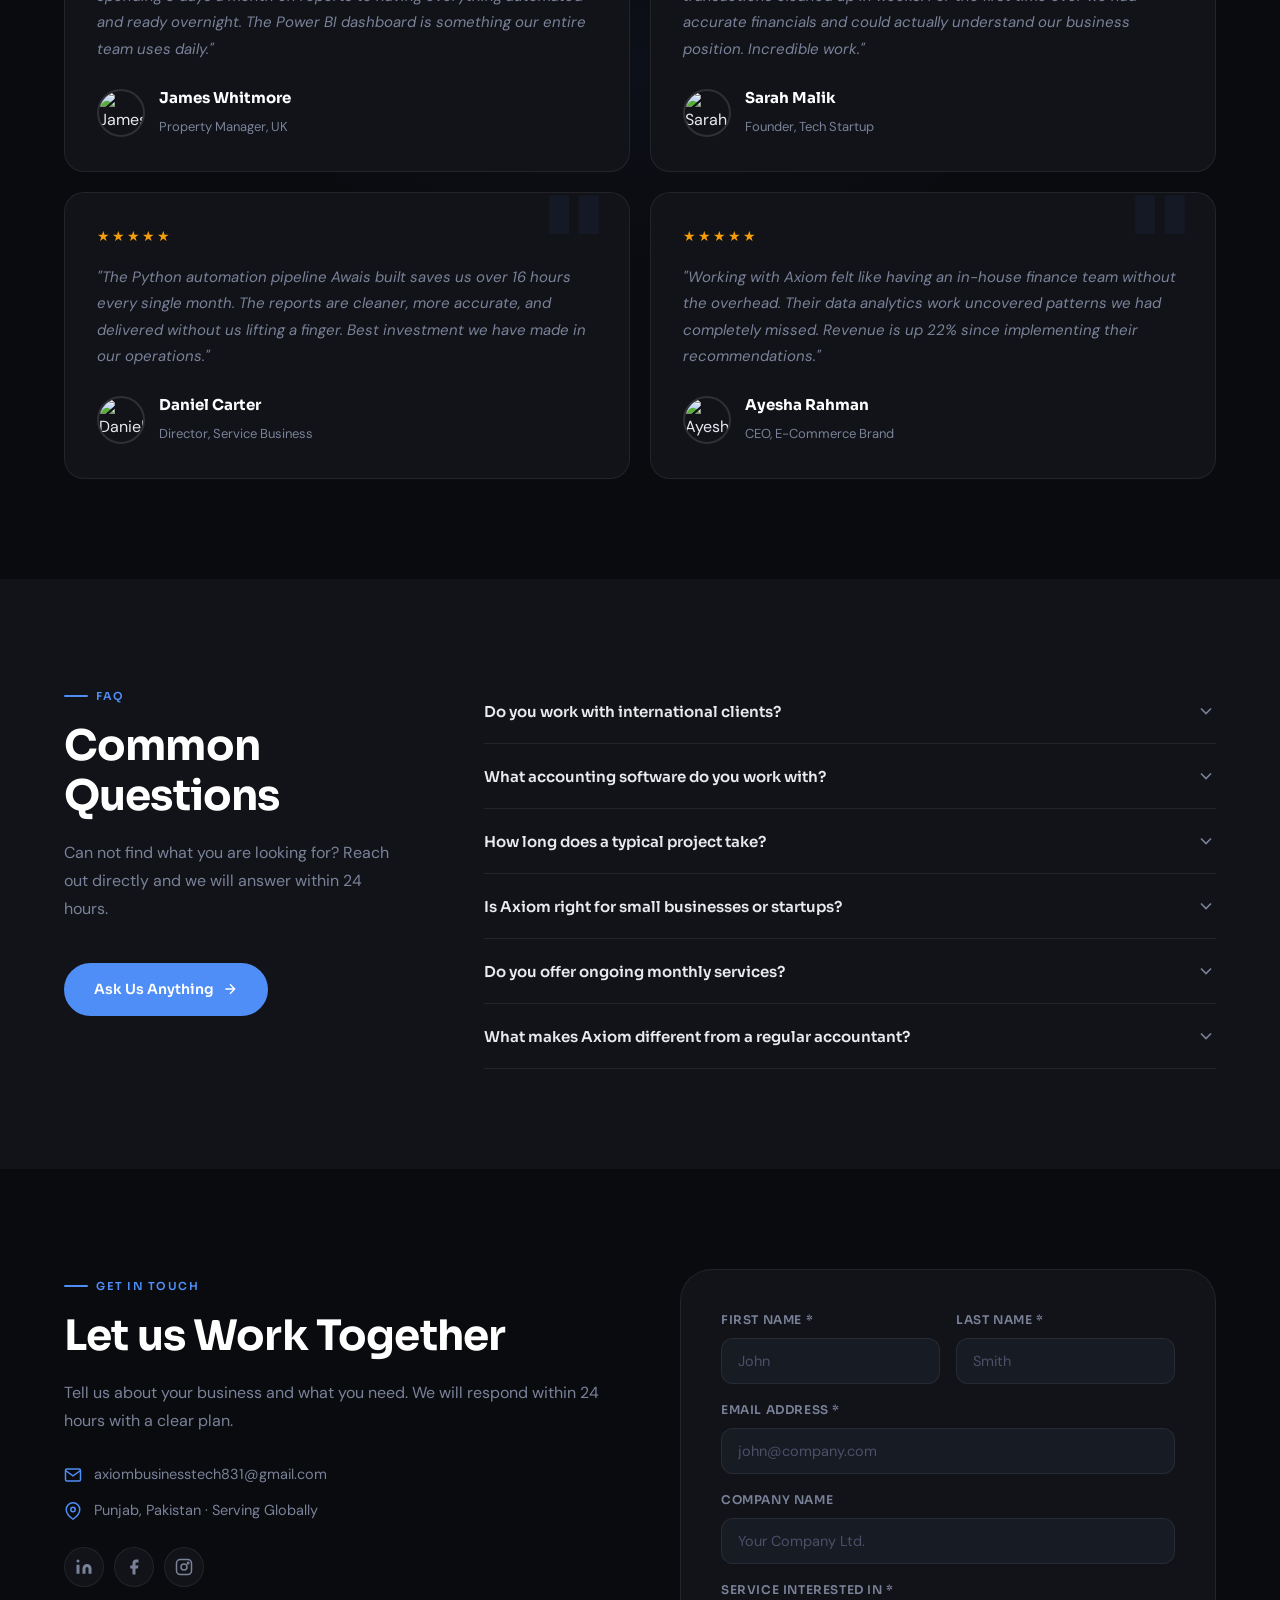
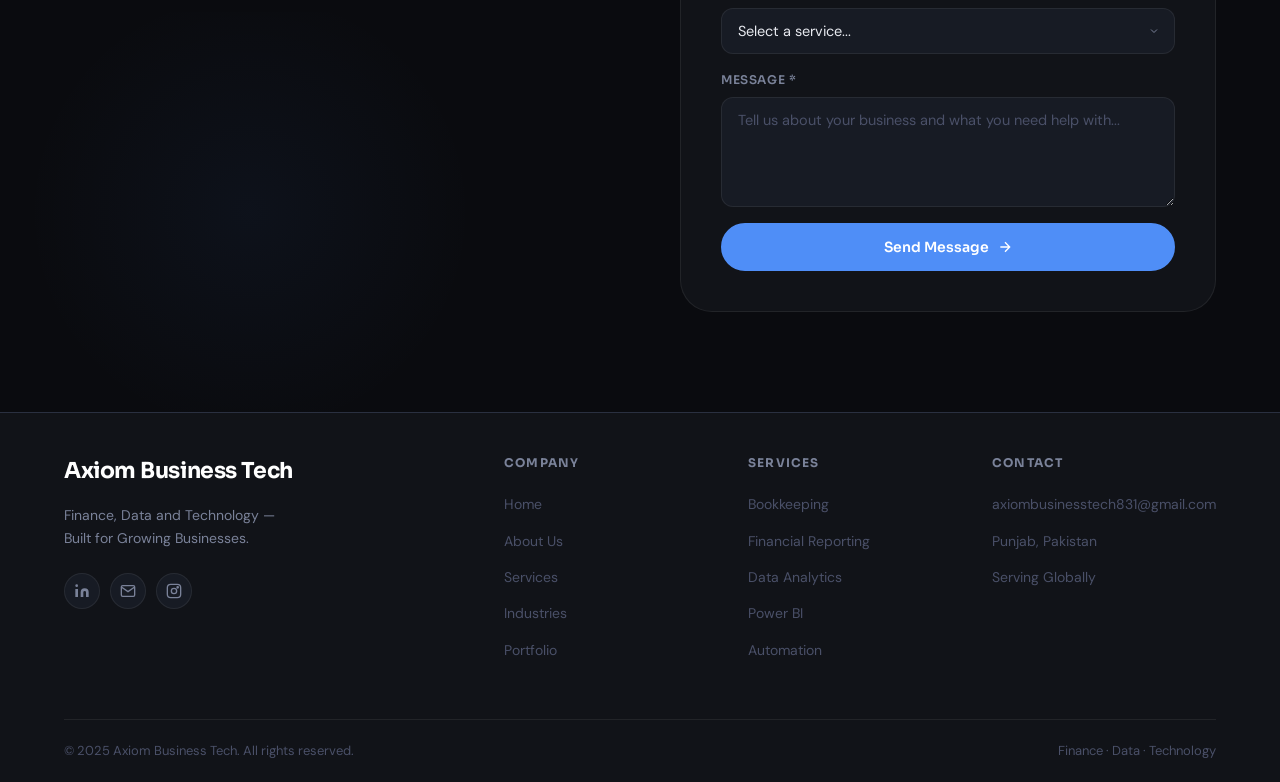
==== commit 86e2840c: "Update index.html" ====
--- a/index.html
+++ b/index.html
@@ -3,7 +3,7 @@
 <head>
   <meta charset="UTF-8" />
   <meta name="viewport" content="width=device-width, initial-scale=1.0" />
-   <link rel="icon" href="Assets/axiomlogo.png" type="image/png">
+   <link rel="icon" href="Assets/axiomlogo.jpg" type="image/png">
   <title>Axiom Business Tech — Finance, Data & Technology</title>
   <meta name="description" content="Axiom Business Tech combines accounting expertise, data analytics, and technology to help businesses grow with financial clarity." />
   <link rel="preconnect" href="https://fonts.googleapis.com" />
@@ -11,13 +11,13 @@
   <link href="https://fonts.googleapis.com/css2?family=Sora:wght@300;400;500;600;700;800&family=DM+Sans:ital,opsz,wght@0,9..40,300;0,9..40,400;0,9..40,500;0,9..40,600;1,9..40,400&display=swap" rel="stylesheet" />
   <link rel="stylesheet" href="style.css" />
 </head>
-<body>
+<body>axio
 
   <!-- NAVBAR -->
   <nav class="navbar" id="navbar">
     <div class="nav-inner">
       <a href="index.html" class="nav-logo" id="navLogo">
-        <img src="Assets/axiomlogo.jpg" alt="Axiom" class="logo-img" />
+        <img src="Assets/axiomlogo.png" alt="Axiom" class="logo-img" />
         <span class="logo-name">Axiom Business Tech</span>
       </a>
       <ul class="nav-links">
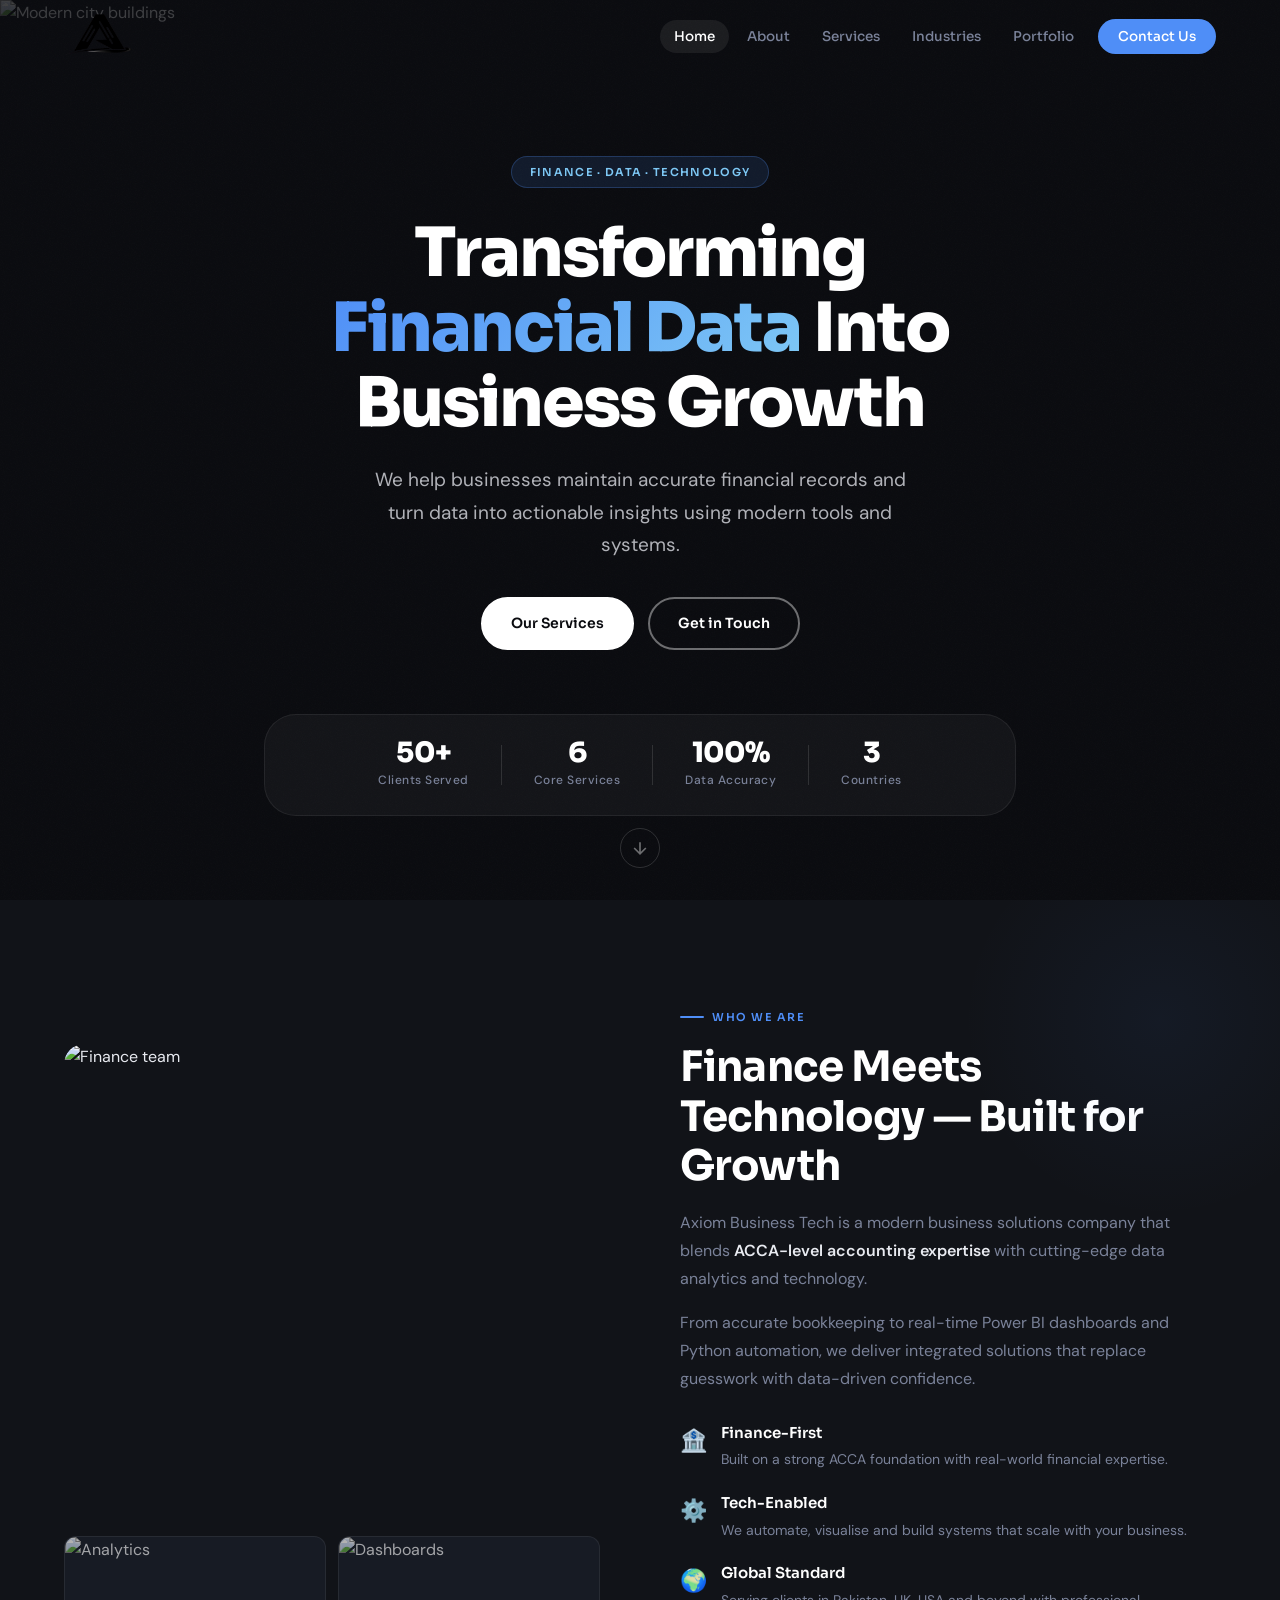
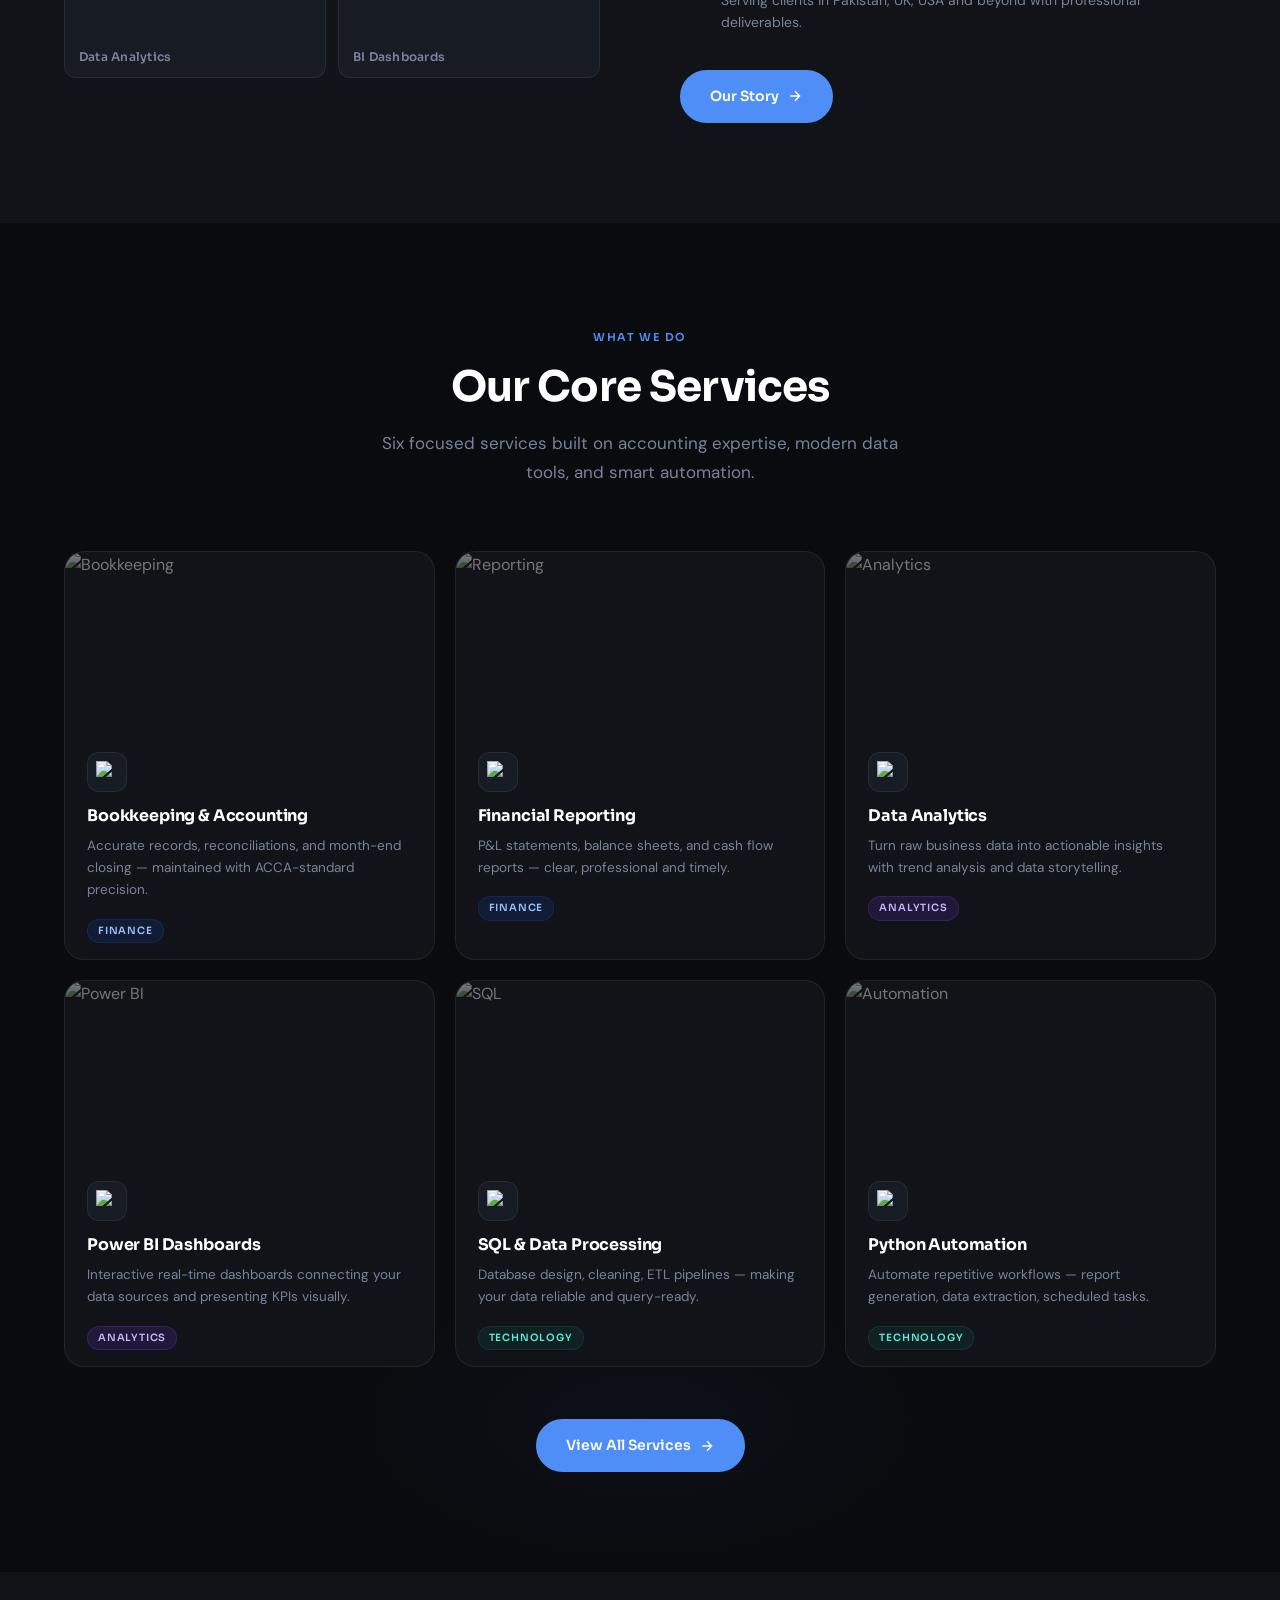
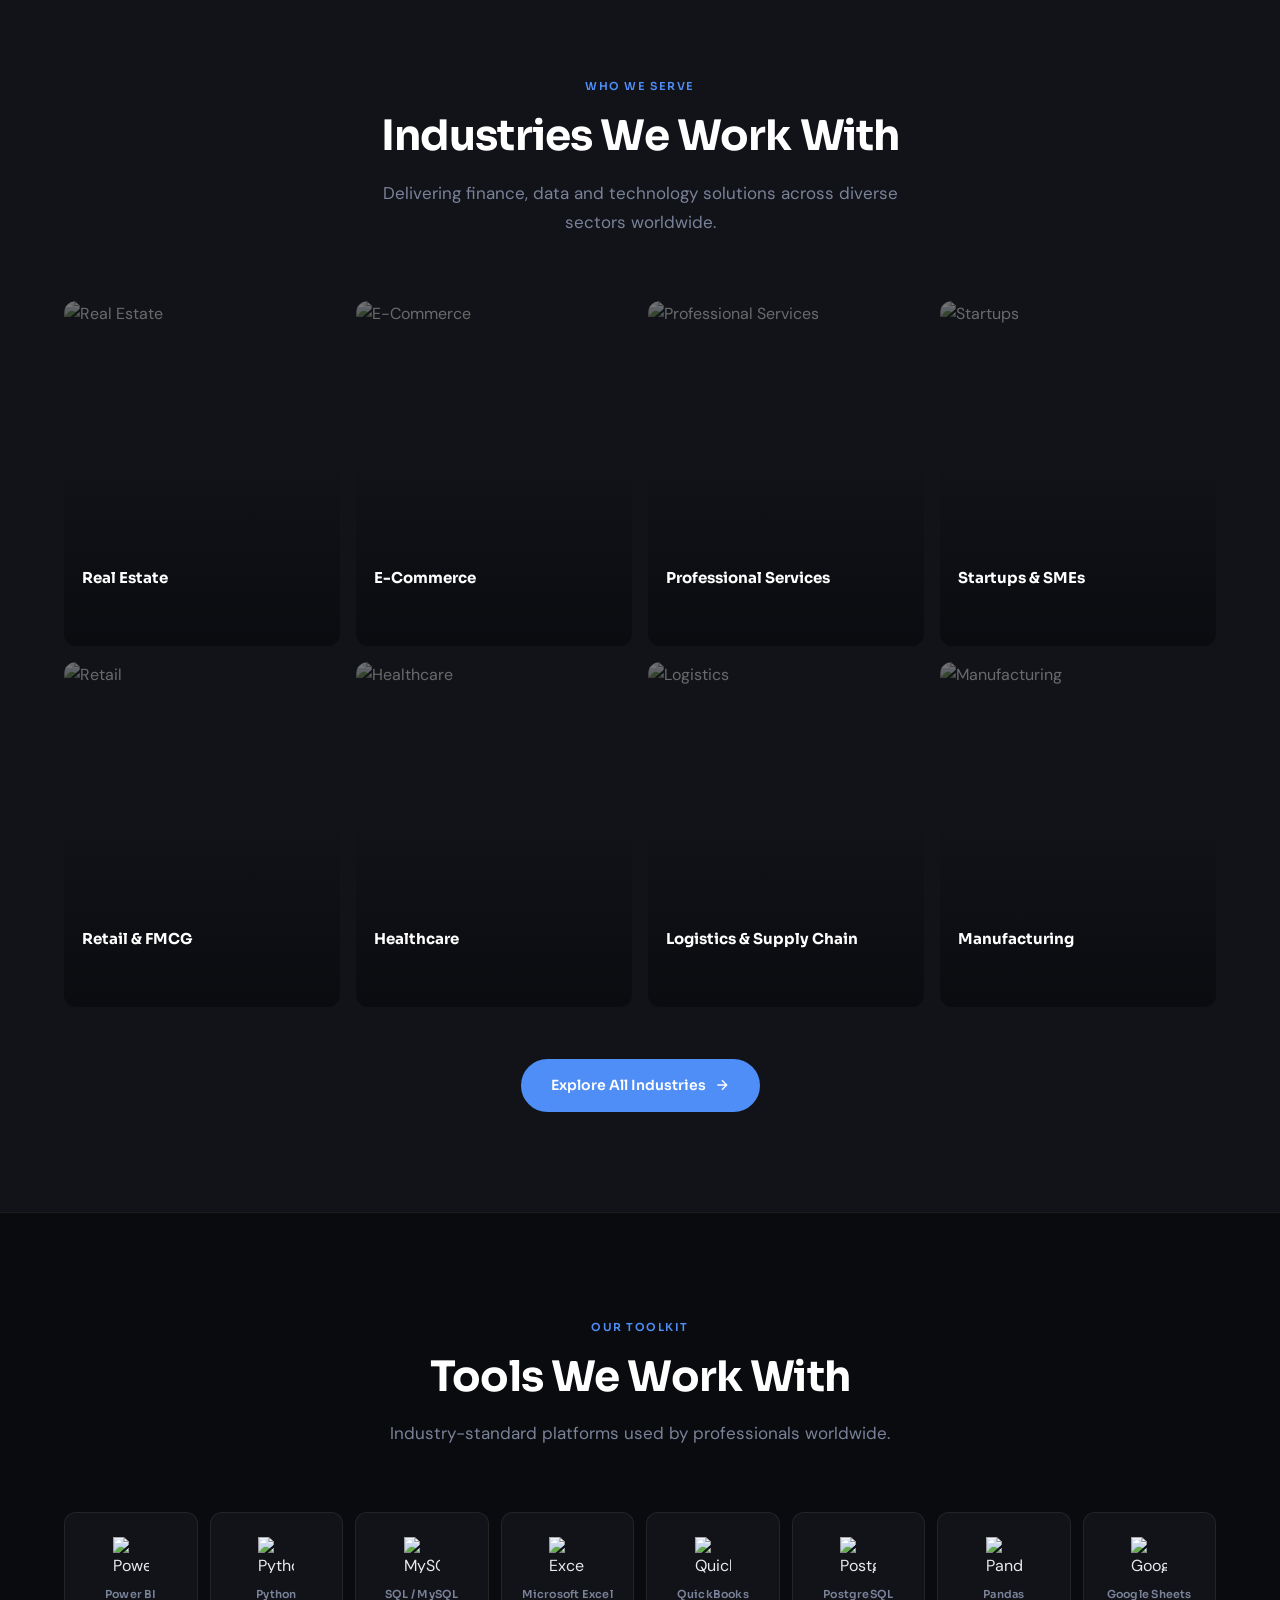
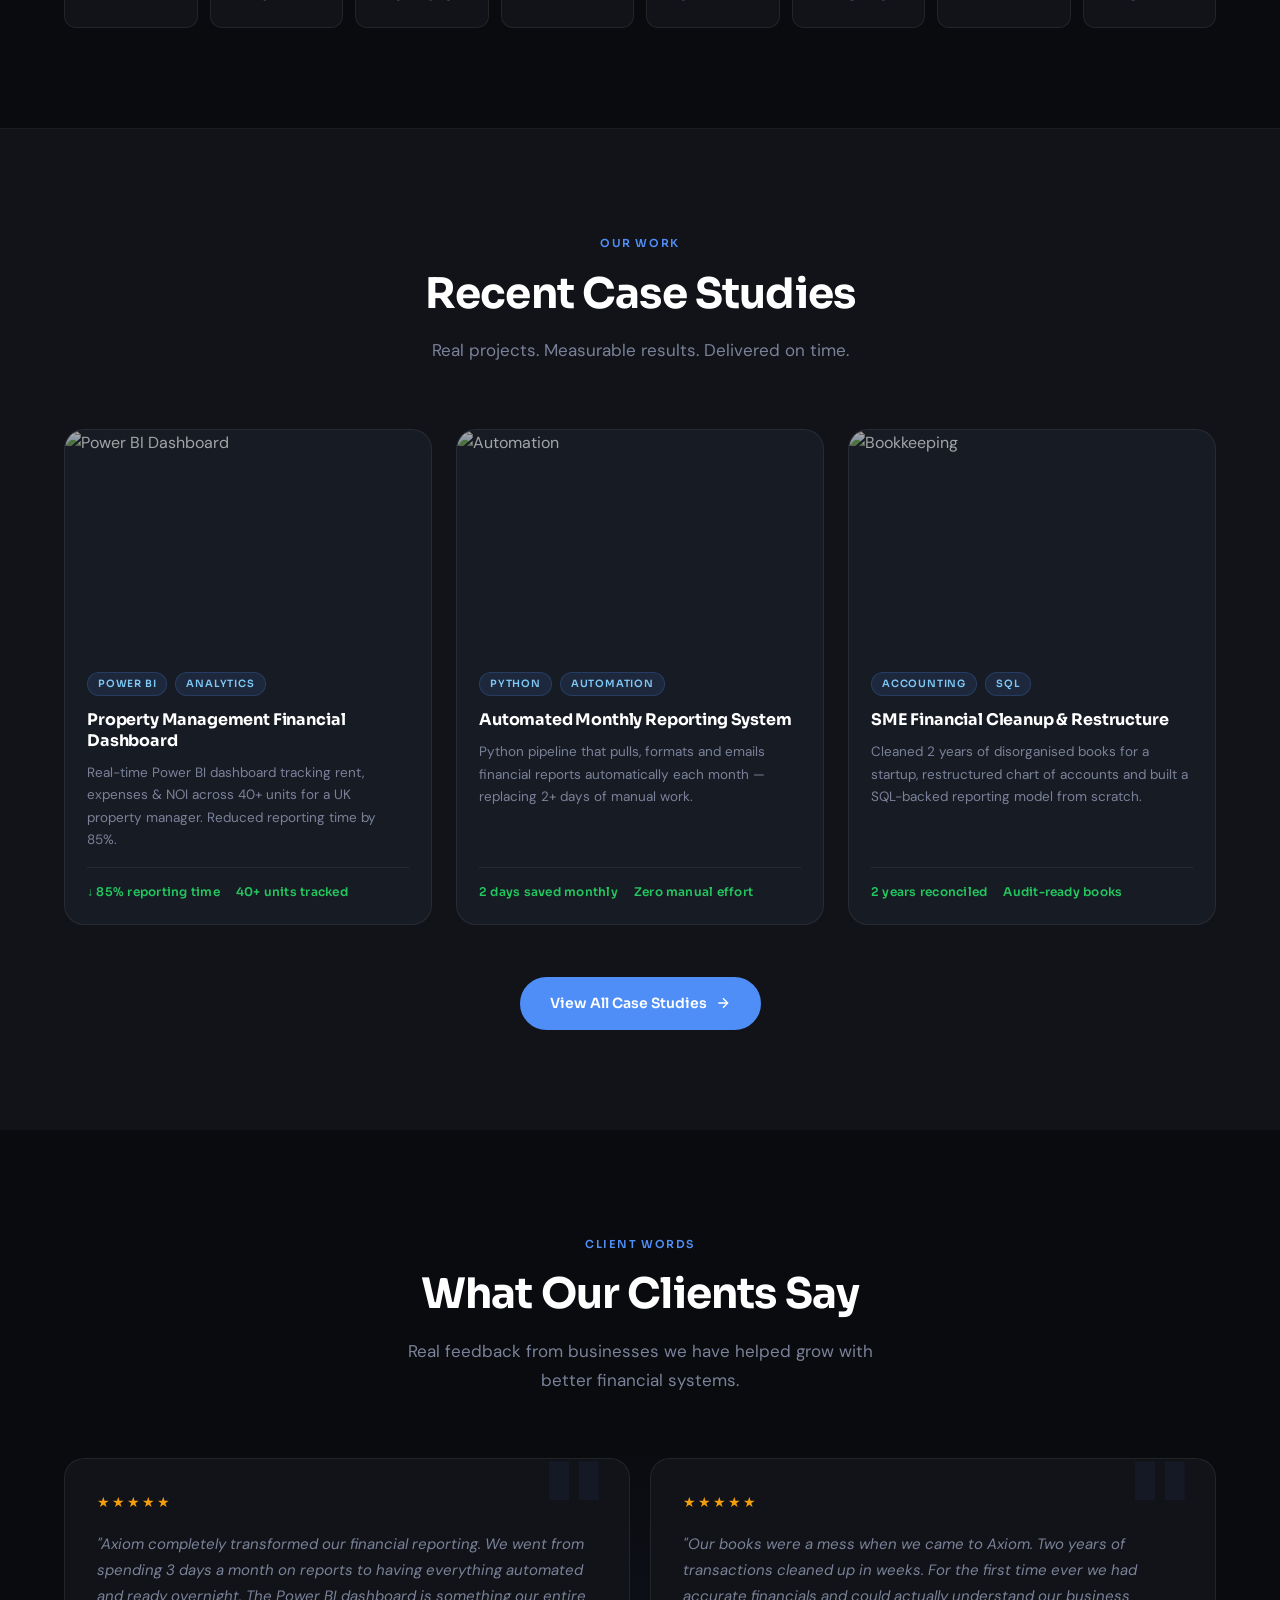
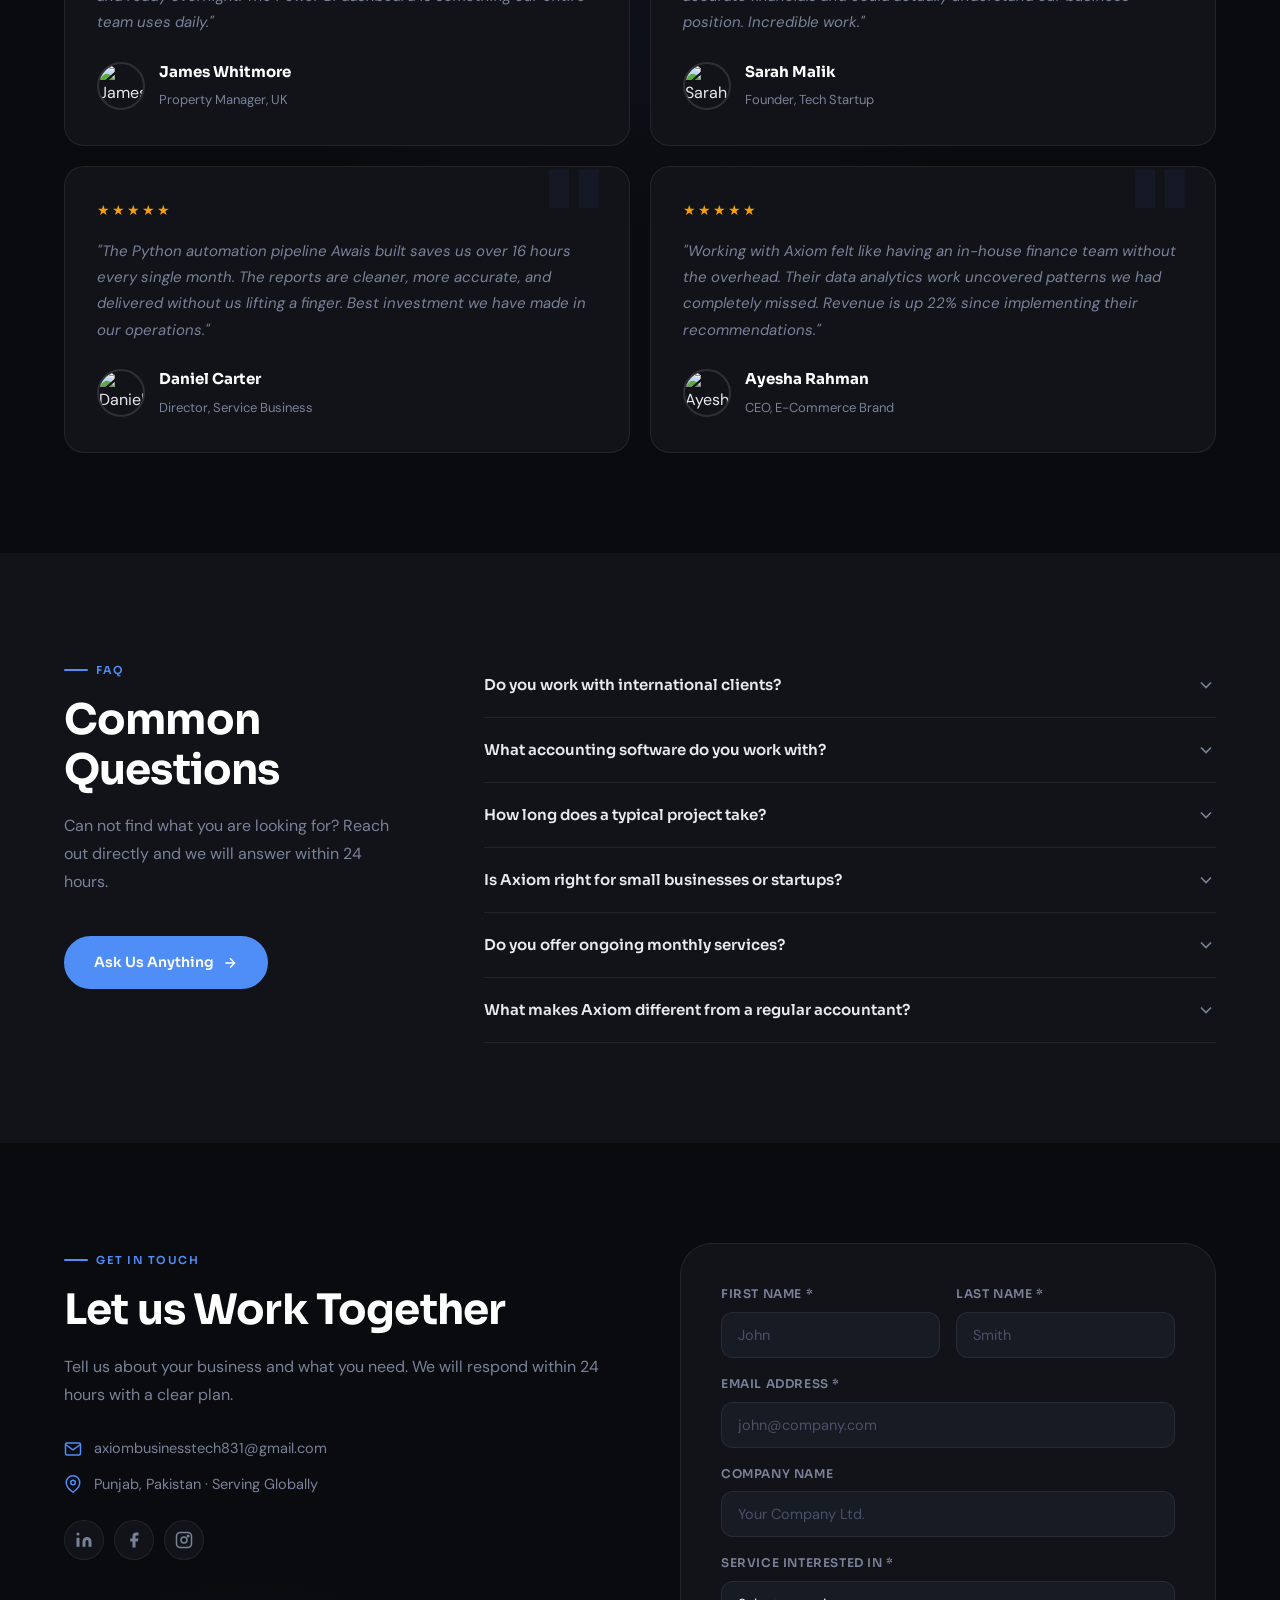
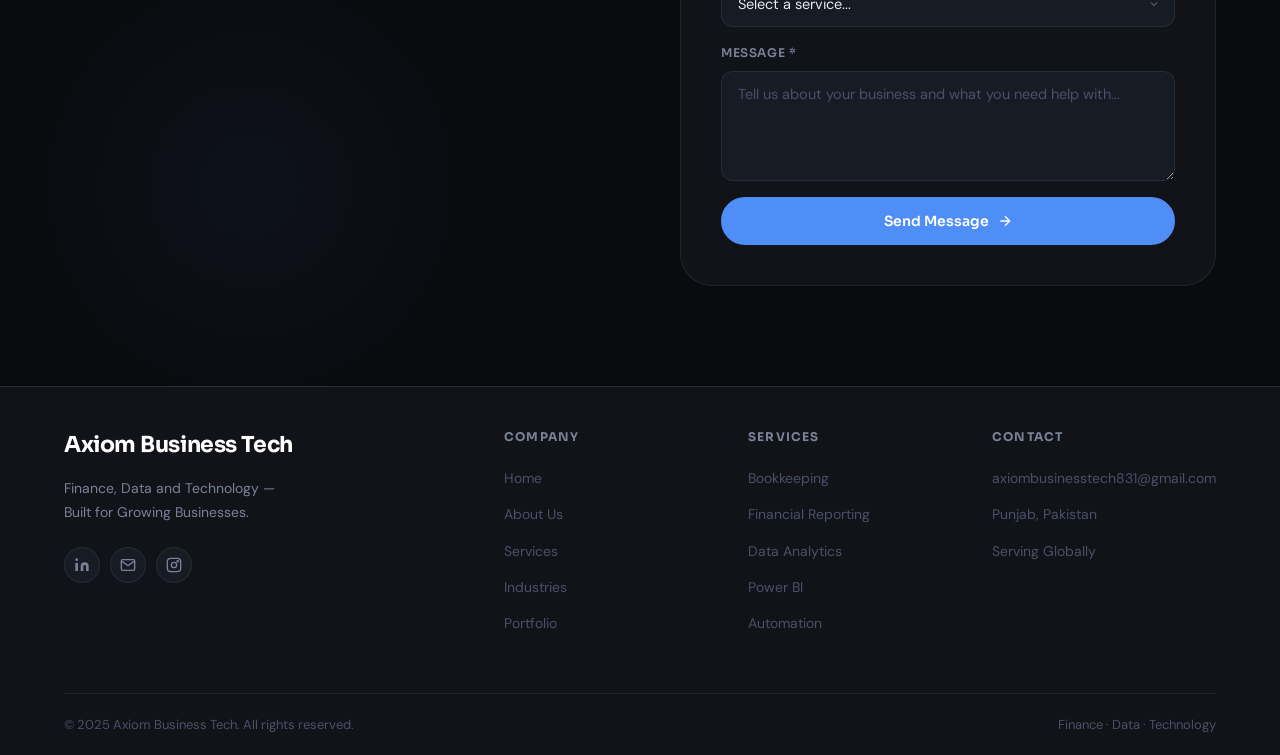
==== commit 53825877: "Update index.html" ====
--- a/index.html
+++ b/index.html
@@ -11,7 +11,7 @@
   <link href="https://fonts.googleapis.com/css2?family=Sora:wght@300;400;500;600;700;800&family=DM+Sans:ital,opsz,wght@0,9..40,300;0,9..40,400;0,9..40,500;0,9..40,600;1,9..40,400&display=swap" rel="stylesheet" />
   <link rel="stylesheet" href="style.css" />
 </head>
-<body>axio
+<body>
 
   <!-- NAVBAR -->
   <nav class="navbar" id="navbar">
